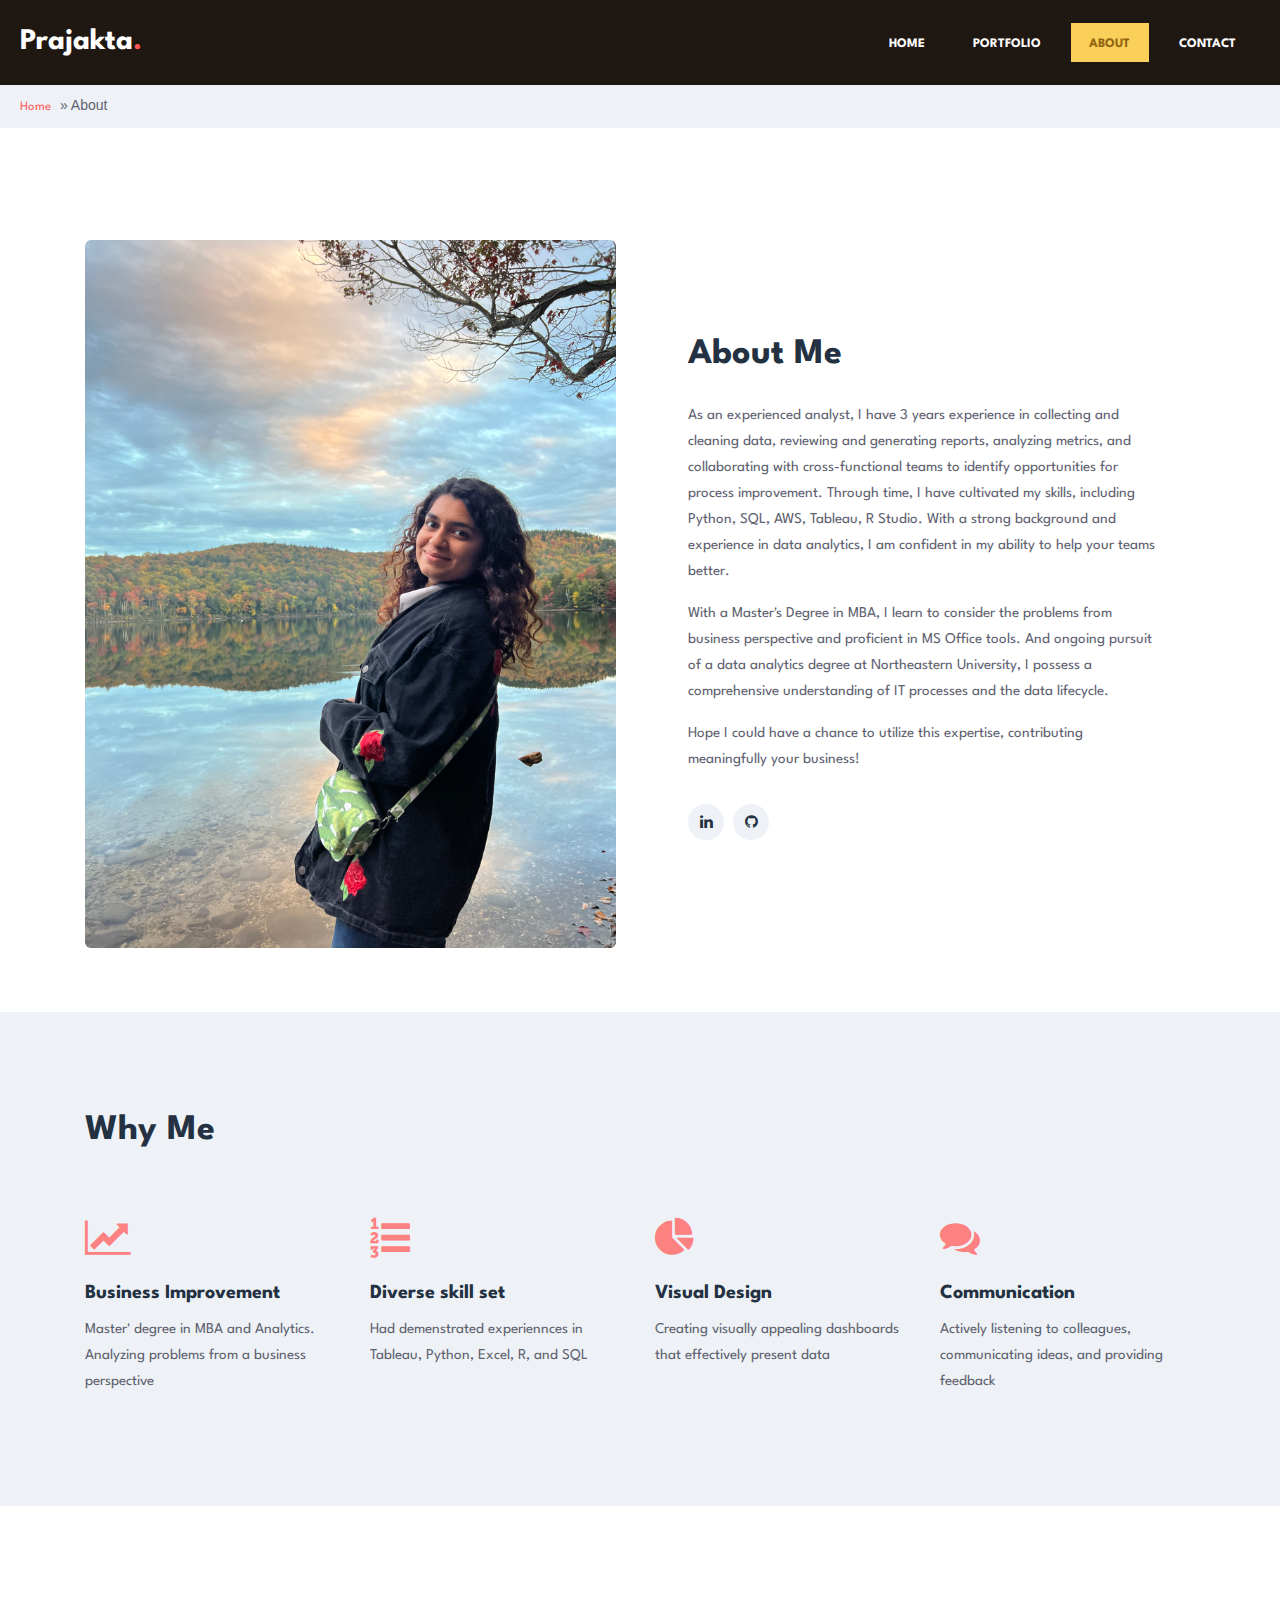
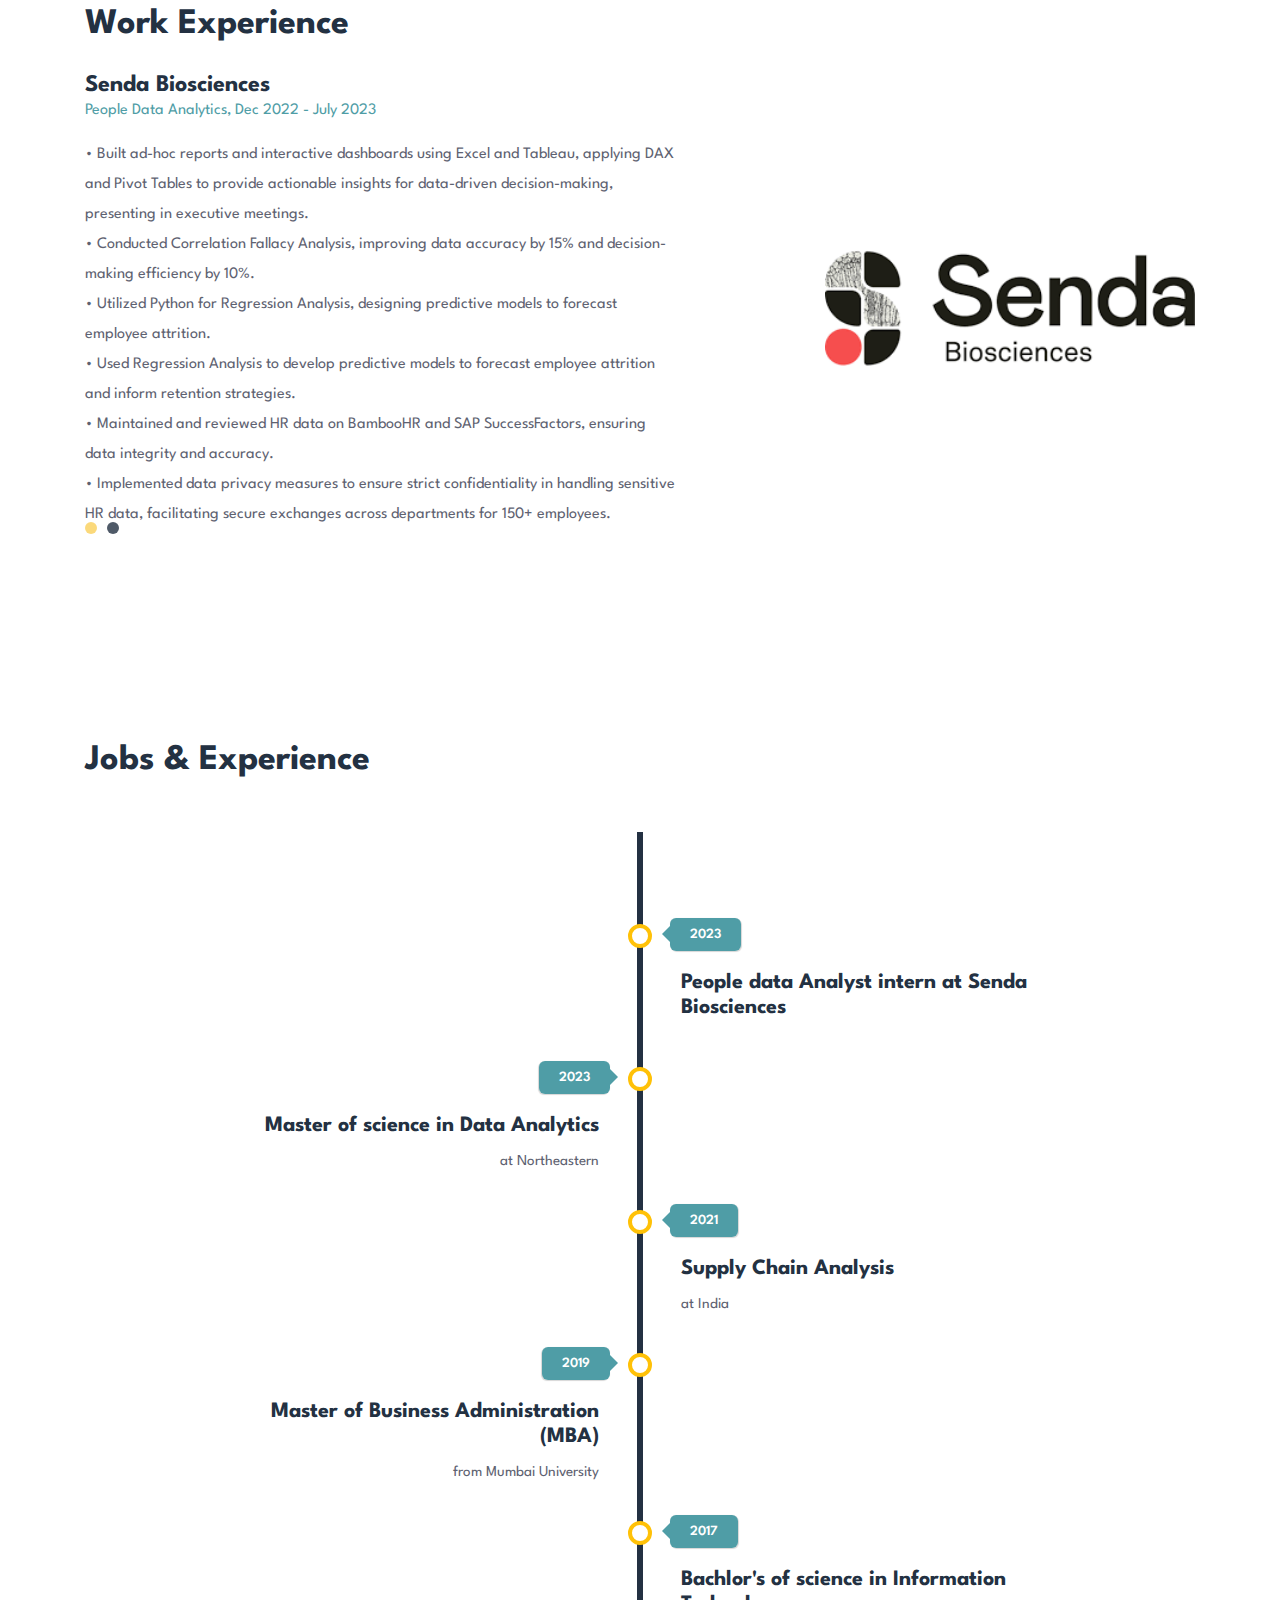
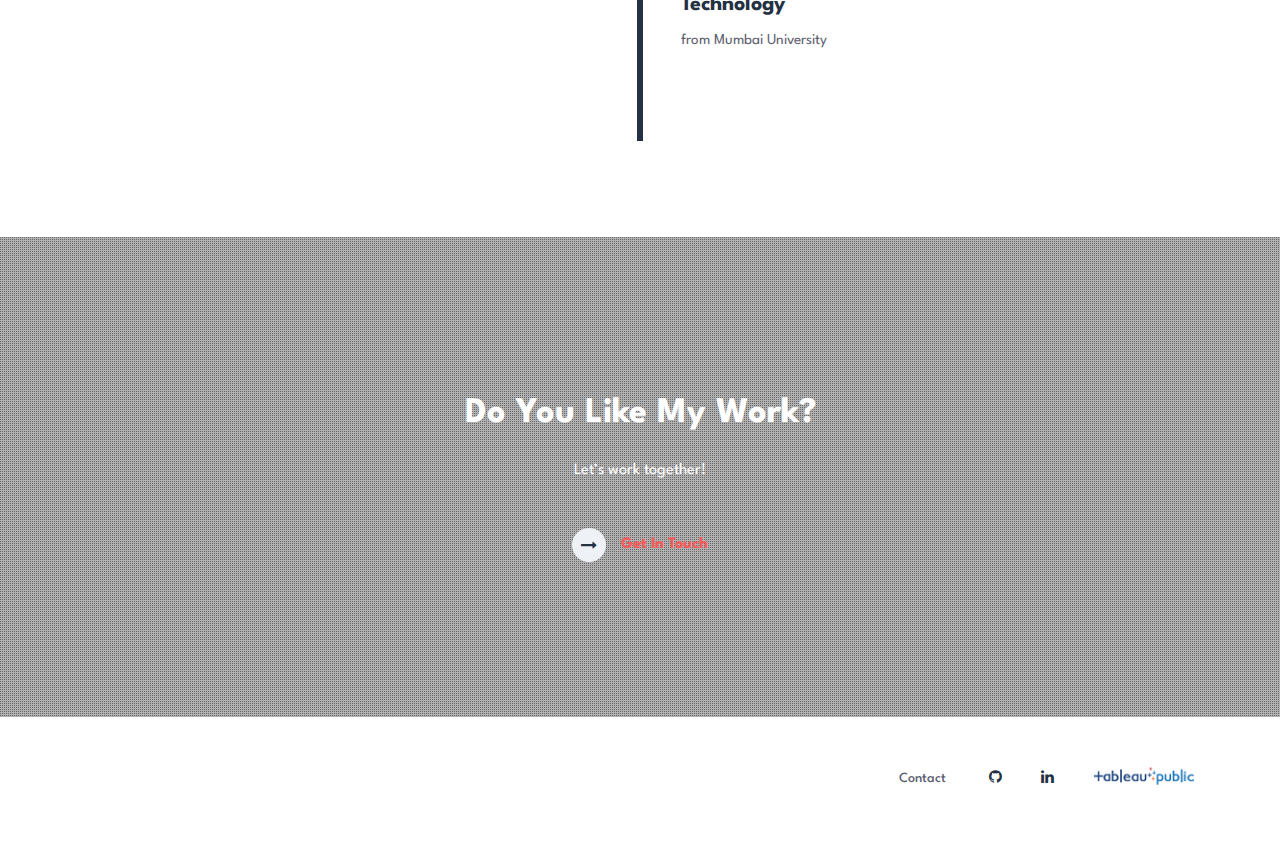
==== about.html @ 6fd49021 "Bos Fire anls update" ====
<!doctype html>
<html lang="zxx">

<head>
  <!-- Required meta tags -->
  <meta charset="utf-8">
  <meta name="viewport" content="width=device-width, initial-scale=1, shrink-to-fit=no">
  <title>About</title>
  <!-- Template CSS -->
  <link rel="stylesheet" href="assets/css/style-starter.css">
  <!-- Template CSS -->
  <link href="http://fonts.googleapis.com/css?family=Spartan:400,500,600,700,900&display=swap" rel="stylesheet">
  <!-- Template CSS -->

</head>
<!-- Google tag (gtag.js) -->
<script async src="https://www.googletagmanager.com/gtag/js?id=G-33QVKZ4LHF"></script>
<script>
  window.dataLayer = window.dataLayer || [];
  function gtag(){dataLayer.push(arguments);}
  gtag('js', new Date());

  gtag('config', 'G-33QVKZ4LHF');
</script>
<body>
<section class="w3l-banner-main w3l-inner-page-main">
  <div class="breadcrumb-infhny">
    <header id="site-header" class="header-top">
      <nav class="navbar navbar-expand-lg shift " id="header">
        <a class="navbar-brand" href="index.html">
          Prajakta<span class="dot-1">.</span>
        </a>
        <button class="navbar-toggler bg-gradient" type="button" data-toggle="collapse"
          data-target="#navbarTogglerDemo02" aria-controls="navbarTogglerDemo02" aria-expanded="false"
          aria-label="Toggle navigation"><span class="navbar-toggler-icon fa fa-bars"> </span>
        </button>

        <div class="collapse navbar-collapse" id="navbarTogglerDemo02">
          <ul class="navbar-nav ml-auto">
            <li class="nav-item">
              <a class="nav-link" href="index.html">Home <span class="sr-only">(current)</span></a>
            </li>
            <li class="nav-item">
				<a class="nav-link effect-3" href="portfolio.html">Portfolio</a>
            </li>
            <li class="nav-item active">
              <a class="nav-link effect-3" href="about.html">About</a>
            </li>          
            <li class="nav-item">
              <a class="nav-link effect-3" href="contact.html">Contact</a>
            </li>
          </ul>

        </div>
      </nav>
    </header>

  </div>
  <nav id="breadcrumbs" class="breadcrumbs">
    <div class="page-wrapper">
      <a href="index.html">Home</a> » <span class="breadcrumb_last" aria-current="page">About</span></div>
  </nav>
</section>

<section class="w3l-content-w-photo-6" id="about">
	<!-- /content-grids-->
	<div class="content-photo-info py-5">
		<div class="container py-lg-3">
			<!-- /row-->
			<div class="content-photo-grids row mt-lg-5 mt-4">
				<div class="photo-6-inf-left col-lg-6 pr-lg-4">
					<img src="assets/images/ab.jpg" class="img-fluid" alt="">
				</div>
				<div class="photo-6-inf-right col-lg-6 text-left pl-lg-5">

					<h3 class="hny-title">
						About Me<span class="dot-1"></span></h3>
					<p>As an experienced analyst, I have 3 years experience in collecting and cleaning data, reviewing and generating reports, analyzing metrics, and collaborating with cross-functional teams to identify opportunities for process improvement. Through time, I have cultivated my skills, including Python, SQL, AWS, Tableau, R Studio. With a strong background and experience in data analytics, I am confident in my ability to help your teams better.</p>
						
					<p>With a Master's Degree in MBA, I learn to consider the problems from business perspective and proficient in MS Office tools. And ongoing pursuit of a data analytics degree at Northeastern University, I possess a comprehensive understanding of IT processes and the data lifecycle. </p>
					<p>Hope I could have a chance to utilize this expertise, contributing meaningfully your business!</p>
					<ul class="social-about py-lg-3">
						<li><a href="https://www.linkedin.com/in/prajaktasable/"><span class="fa fa-linkedin" aria-hidden="true"></span></a>
						</li>
						<li><a href="https://github.com/BASH-EPIC"><span class="fa fa-github" aria-hidden="true"></span></a>
						</li>
					</ul>
				</div>
			</div>
			<!-- //row-->
			

		</div>
	</div>
</section>

<section class="w3l-ab-content-6">
	<div class="work-content">
		<!-- /about-grids-->
		<div class="work-process py-5">
			<div class="container py-lg-5">
				<h3 class="hny-title">Why Me<span class="dot-1"></span></h3>
				<!-- /row-->
				<div class="row about-content-grids mt-lg-5 mt-4">
					<div class="col-lg-3 col-md-6 about-gd mt-3">
						<div class="about-gd-inn">
							<span class="fa fa-line-chart icon-fea1" aria-hidden="true"></span>
							<h5><a href="#URL">Business Improvement</a></h5>
							<p>Master' degree in MBA and Analytics. Analyzing problems from a business perspective</p>

						</div>
					</div>
					<div class="col-lg-3 col-md-6 about-gd mt-3">
						<div class="about-gd-inn">
							<span class="fa fa-list-ol icon-fea1" aria-hidden="true"></span>
							<h5><a href="#URL">Diverse skill set</a></h5>
							<p>Had demenstrated experiennces in Tableau, Python, Excel, R, and SQL</p>

						</div>
					</div>
					<div class="col-lg-3 col-md-6 about-gd mt-3">
						<div class="about-gd-inn">
							<span class="fa fa-pie-chart icon-fea1" aria-hidden="true"></span>
							<h5><a href="#URL">Visual Design</a></h5>
							<p>Creating visually appealing dashboards that effectively present data </p>
						</div>
					</div>
					<div class="col-lg-3 col-md-6 about-gd mt-3">
						<div class="about-gd-inn">
							<span class="fa fa-comments icon-fea1" aria-hidden="true"></span>
							<h5><a href="#URL">Communication</a></h5>
							<p>Actively listening to colleagues, communicating ideas, and providing feedback</p>

						</div>
					</div>

				</div>
				<!-- //row-->
			</section>		
<!-- //about-grids-->
<!-- //blog with slider -->
<section class="w3l-customers-6">
	<!--/customers -->
	<div class="customers-6-infhny py-5">
		<div class="container py-lg-5">
			<h3 class="hny-title">Work Experience<span class="dot-1"></span></h3>
			<!--/customers -->
			<div id="owl-demo2" class="owl-carousel owl-theme">
				<!--/slide1-->
				<div class="item">
					<div class="teastimonials-content">
						<div class="teastimonials-left">
								<div class="teasti-innf">
										<p class="overview"><b>Senda Biosciences</b><span class="city">People Data Analytics, Dec 2022 - July 2023</span></p>
										<p class="testimonial"> • Built ad-hoc reports and interactive dashboards using Excel and Tableau, applying DAX and Pivot Tables to
											provide actionable insights for data-driven decision-making, presenting in executive meetings.<br>
											• Conducted Correlation Fallacy Analysis, improving data accuracy by 15% and decision-making efficiency by
											10%.<br>
											• Utilized Python for Regression Analysis, designing predictive models to forecast employee attrition.<br>
											• Used Regression Analysis to develop predictive models to forecast employee attrition and inform retention strategies.<br>
											• Maintained and reviewed HR data on BambooHR and SAP SuccessFactors, ensuring data integrity and
											accuracy.<br>
											• Implemented data privacy measures to ensure strict confidentiality in handling sensitive HR data, facilitating
											secure exchanges across departments for 150+ employees.<br>
											</p>
								</div>
						</div>
						<div class="teastimonials-right">
								<img
								src="assets/images/SENDA.png" class="img-fluid" alt="">
						</div>
					</div>
				</div>
				<!--//slide1-->
				<!--/slide1-->
				<div class="item">
					<div class="teastimonials-content">
						<div class="teastimonials-left">
								<div class="teasti-innf">
										<p class="overview"><b>Pooja Packaging (Supply chain Firm)</b><span class="city">Supply Chain Analysis,March 2019 - July 2021</span></p>
										<p class="testimonial"> • Created dashboards in Excel, deploying Pivot Tables, to provide actionable recommendations based on data
											analysis to drive informed decision-making during pandemic. <br>
											• Collaborated with cross-functional teams to examine data, generating reports & actionable insights, leading
											to a 10% reduction in warehouse costs and a 15% improvement in operational efficiency.<br>
											• Performed Random Forests algorithm using Python to generate demand forecasts by reviewing historical
											data and market trends to reduce overstocking and minimize unnecessary storage expenses.<br>
										 <br>
											</p>
								</div>
						</div>
						<div class="teastimonials-right">
								<img
								src="assets/images/Pills-bottles-pharmacy-600.jpg" class="img-fluid" alt="">
						</div>
					</div>
				</div>
				<!--//slide1-->
				<!--/slide1-->
				
				<!--//slide1-->

			</div>
			<!--//customers -->
		</div>
</section>
<!-- /experience-education--->
<section class="w3l-timeline-content-6">
	<div class="timeline-content-6 py-5">
	    <div class="container py-lg-5">
			<h3 class="hny-title">Jobs & Experience<span class="dot-1"></span></h3>
				<ul class="timeline mt-lg-5 mt-4">
						<!-- Item 1 -->
						<li>
							<div class="direction-r">
								<div class="flag-wrapper">
									<span class="flag">2023 </span>
									<span class="time-wrapper"><span class="time">2023 - present</span></span>
								</div>
								<div class="desc">
										<span class="title"> People data Analyst intern at Senda Biosciences</span> 
									</div>
							</div>
						</li>
				
						<!-- Item 2 -->
						<li>
							<div class="direction-l">
								<div class="flag-wrapper">
									<span class="flag"> 2023</span>
									<span class="time-wrapper"><span class="time"> 2023 - present</span></span>
								</div>
								<div class="desc">
										<span class="title"> Master of science in Data Analytics </span> at Northeastern
									</div>
						</li>
				     
            <!-- Item 3 -->
						<li>
							<div class="direction-r">
								<div class="flag-wrapper">
									<span class="flag">2021 </span>
									<span class="time-wrapper"><span class="time">2021 </span></span>
								</div>
								<div class="desc">
										<span class="title"> Supply Chain Analysis </span> at India
									</div>
						</li>
						
				   <!-- Item 4 -->
						<li>
							<div class="direction-l">
								<div class="flag-wrapper">
									<span class="flag">2019</span>
									<span class="time-wrapper"><span class="time">2019</span></span>
								</div>
								<div class="desc">
										<span class="title"> Master of Business Administration (MBA) </span> from Mumbai University
									</div>
						</li>
				
            <!-- Item 5 -->
						<li>
							<div class="direction-r">
								<div class="flag-wrapper">
									<span class="flag"> 2017 </span>
									<span class="time-wrapper"><span class="time">2017 </span></span>
								</div>
								<div class="desc">
										<span class="title"> Bachlor's of science in Information Technology </span> from Mumbai University
									</div>
						</li>
				
					
				
			
						
					</ul>
		</div>
	</div>
</section>
<!-- //experience-education--->
    <!--/w3l-download-main-->
    <section class="w3l-download-main">
    	<!--/download-->
    	<div class="download-content text-center">
    		<div class="layer-2 py-5">
    			<div class="container py-lg-3">
    				<h3 class="hny-title two">Do you like my work<span class="dot-1"></span>?</h3>
    				<h6>Let’s work together!</h6>
    				<div class="read-more mt-lg-5 mt-4">
    					<a href="contact.html" class="read-more">
    						<span class="more_icon fa fa-long-arrow-right"></span>
    						<span class="more_text">Get In Touch</span>
    					</a>
    				</div>
    			</div>
    		</div>
    	</div>
    	</div>
    	<!--//download-->
    </section>
    <!--//w3l-download-main-->
<!-- footer -->
<footer class="w3l-footer-16">
    <div class="footer-content py-lg-5 py-4 text-center">
        <div class="container">
            <div class="row copy-right">
                <div class="col-lg-6 footer-left text-lg-left text-center">
                </div>
                <div class="col-lg-6 footer-right text-lg-right text-center">
                    <ul class="footer-gd-16">
                        <li><a href="contact.html">Contact</a></li>
                    </ul>

					<div class="share-icons-footer ml-lg-4">
						<a href="https://github.com/BASH-EPIC" target="_blank"><span class="fa fa-github"></span></a>
					</div>
					
                    <div class="share-icons-footer ml-lg-4">
                        <a href= "https://www.linkedin.com/in/prajaktasable/" target=”_blank”><span class="fa fa-linkedin"></span></a>
                    </div>
					<div class="share-icons-footer ml-lg-4">
						<a href="https://public.tableau.com/app/profile/prajakta.sable" target="_blank"><img src="assets/images/tableau_logo.png" alt="Tableau" height="40px"></a>
					</div>
                </div>
	
            </div>
            <button onclick="topFunction()" id="movetop" title="Go to top">
                <span class="fa fa-angle-up"></span>
            </button>
        </div>
    </div>

    <!-- move top -->
    <script>
        // When the user scrolls down 20px from the top of the document, show the button
        window.onscroll = function () {
            scrollFunction()
        };

        function scrollFunction() {
            if (document.body.scrollTop > 20 || document.documentElement.scrollTop > 20) {
                document.getElementById("movetop").style.display = "block";
            } else {
                document.getElementById("movetop").style.display = "none";
            }
        }

        // When the user clicks on the button, scroll to the top of the document
        function topFunction() {
            document.body.scrollTop = 0;
            document.documentElement.scrollTop = 0;
        }
    </script>
    <!-- //move top -->
    <script>
        $(function () {
            $('.navbar-toggler').click(function () {
                $('body').toggleClass('noscroll');
            })
        });
    </script>
</footer>
<!-- //footer -->
</body>

</html>

<script src="assets/js/jquery-3.3.1.min.js"></script>
<!-- disable body scroll which navbar is in active -->
<script>
  $(function () {
    $('.navbar-toggler').click(function () {
      $('body').toggleClass('noscroll');
    })
  });
</script>
<!--/MENU-JS-->
<script>

  $(window).on("scroll", function() {
    var scroll = $(window).scrollTop();

    if (scroll >= 80) {
      $("#site-header").addClass("nav-fixed");
    } else {
      $("#site-header").removeClass("nav-fixed");
    }
  });

  //Main navigation Active Class Add Remove
  $(".navbar-toggler").on("click", function() {
    $("header").toggleClass("active");
  });
  $(document).on("ready", function() {
    if ($(window).width() > 991) {
      $("header").removeClass("active");
    }
    $(window).on("resize", function() {
      if ($(window).width() > 991) {
        $("header").removeClass("active");
      }
    });
  });
</script>
<!--//MENU-JS-->

<!-- disable body scroll which navbar is in active -->
<!-- //jQuery-Photo-filter-lightbox-portfolio-plugin -->
<script src="assets/js/bootstrap.min.js"></script>


<!-- for blog carousel slider -->
<script src="assets/js/owl.carousel1.js"></script>
<script>
  $(document).ready(function () {
    $("#owl-demo2").owlCarousel({
      items:1,
		        lazyLoad : true,
		        autoPlay : true,
		        navigation : false,
			    navigationText : ["",""],
			    rewindNav : false,
			    scrollPerPage :true,
			    pagination : false,
    			paginationNumbers: false,
      
    })
  })
</script>


<!-- //for blog carousel slider -->
<!-- jQuery-Photo-filter-lightbox-portfolio-plugin -->
<script src="assets/js/jquery-1.7.2.js"></script>
<script src="assets/js/jquery.quicksand.js"></script>
<script src="assets/js/script.js"></script>
<script src="assets/js/jquery.prettyPhoto.js"></script>
<!-- //jQuery-Photo-filter-lightbox-portfolio-plugin -->

<script src="assets/js/bootstrap.min.js"></script>
---- assets/css/style-starter.css ----
@charset "UTF-8";

html {
  scroll-behavior: smooth;
}

h1,
h2,
h3,
h4,
h5,
h6 {
  font-family: 'Spartan', sans-serif;
  font-weight: 700;
}

body,
body a,
body li,
body p,
.btn,
input {
  font-family: 'Spartan', sans-serif;
}

body p {
  line-height: 26px;
  font-weight: 400;
  font-size: 15px;
}

ol,
ul,
dl {
  margin-top: 0;
  margin-bottom: 0rem;
  padding: 0;
}

.form-control:focus {
  box-shadow: none !important;
}

body a:hover {
  color: #ff5959;
  transition: 0.3s ease;
}

body input,
button,
.btn,
textarea {
  border-radius: 6px;
  font-family: 'Spartan', sans-serif;
}

body img {
  border-radius: 6px;
}

.noscroll {
  overflow: hidden;
}

h3.hny-title,
h3.hny-title.two {
  font-size: 36px;
  line-height: 46px;
  color: #233142;
  margin-bottom: 24px;
  text-transform: capitalize;
  font-weight: 700;
}

h3.hny-title.two {
  color: #fff;
}

span.dot-1 {
  color: #ff5959;
}

.read-more a {
  color: #ff5959;
  font-weight: 700;
  font-size: 16px;
}

.read-more a:hover {
  color: #4f9da6;
}

.read-more .more_text {
  margin-left: 0.7em;
  display: inline-block;
  vertical-align: middle;
  transition: color 0.3s ease;
}

.read-more .more_icon {
  display: inline-block;
  vertical-align: middle;
  width: 34px;
  height: 34px;
  line-height: 34px;
  text-align: center;
  color: #233142;
  background-color: #EEF2F6;
  transition: color 0.3s ease, background-color 0.3s ease, border-color 0.3s ease;
  border-radius: 50%;
}

span.red-color {
  color: #ff5959;
}

@media (max-width: 1280px) {

  h3.hny-title,
  h3.hny-title.two {
    font-size: 36px;
    line-height: 46px;
  }
}

@media (max-width: 991px) {

  h3.hny-title,
  h3.hny-title.two {
    font-size: 30px;
    line-height: 40px;
  }

  a.read-more-btn.btn {
    margin-top: 10px;
  }
}

@media (max-width: 480px) {

  h3.hny-title,
  h3.hny-title.two {
    font-size: 28px;
    line-height: 38px;
  }
}

@media (max-width: 440px) {

  h3.hny-title,
  h3.hny-title.two {
    font-size: 26px;
    line-height: 36px;
  }
}

/*!
 *  Font Awesome 4.7.0 by @davegandy - http://fontawesome.io - @fontawesome
 *  License - http://fontawesome.io/license (Font: SIL OFL 1.1, CSS: MIT License)
 */
/* FONT PATH
 * -------------------------- */
@font-face {
  font-family: 'FontAwesome';
  src: url("../fonts/fontawesome-webfont.eot?v=4.7.0");
  src: url("../fonts/fontawesome-webfont.eot?#iefix&v=4.7.0") format("embedded-opentype"), url("../fonts/fontawesome-webfont.woff2?v=4.7.0") format("woff2"), url("../fonts/fontawesome-webfont.woff?v=4.7.0") format("woff"), url("../fonts/fontawesome-webfont.ttf?v=4.7.0") format("truetype"), url("../fonts/fontawesome-webfont.svg?v=4.7.0#fontawesomeregular") format("svg");
  font-weight: normal;
  font-style: normal;
}

.fa {
  display: inline-block;
  font: normal normal normal 14px/1 FontAwesome;
  font-size: inherit;
  text-rendering: auto;
  -webkit-font-smoothing: antialiased;
  -moz-osx-font-smoothing: grayscale;
}

/* makes the font 33% larger relative to the icon container */
.fa-lg {
  font-size: 1.33333em;
  line-height: 0.75em;
  vertical-align: -15%;
}

.fa-2x {
  font-size: 2em;
}

.fa-3x {
  font-size: 3em;
}

.fa-4x {
  font-size: 4em;
}

.fa-5x {
  font-size: 5em;
}

.fa-fw {
  width: 1.28571em;
  text-align: center;
}

.fa-ul {
  padding-left: 0;
  margin-left: 2.14286em;
  list-style-type: none;
}

.fa-ul>li {
  position: relative;
}

.fa-li {
  position: absolute;
  left: -2.14286em;
  width: 2.14286em;
  top: 0.14286em;
  text-align: center;
}

.fa-li.fa-lg {
  left: -1.85714em;
}

.fa-border {
  padding: .2em .25em .15em;
  border: solid 0.08em #eee;
  border-radius: .1em;
}

.fa-pull-left {
  float: left;
}

.fa-pull-right {
  float: right;
}

.fa.fa-pull-left {
  margin-right: .3em;
}

.fa.fa-pull-right {
  margin-left: .3em;
}

/* Deprecated as of 4.4.0 */
.pull-right {
  float: right;
}

.pull-left {
  float: left;
}

.fa.pull-left {
  margin-right: .3em;
}

.fa.pull-right {
  margin-left: .3em;
}

.fa-spin {
  -webkit-animation: fa-spin 2s infinite linear;
  animation: fa-spin 2s infinite linear;
}

.fa-pulse {
  -webkit-animation: fa-spin 1s infinite steps(8);
  animation: fa-spin 1s infinite steps(8);
}

@-webkit-keyframes fa-spin {
  0% {
    transform: rotate(0deg);
  }

  100% {
    transform: rotate(359deg);
  }
}

@keyframes fa-spin {
  0% {
    transform: rotate(0deg);
  }

  100% {
    transform: rotate(359deg);
  }
}

.fa-rotate-90 {
  -ms-filter: "progid:DXImageTransform.Microsoft.BasicImage(rotation=1)";
  transform: rotate(90deg);
}

.fa-rotate-180 {
  -ms-filter: "progid:DXImageTransform.Microsoft.BasicImage(rotation=2)";
  transform: rotate(180deg);
}

.fa-rotate-270 {
  -ms-filter: "progid:DXImageTransform.Microsoft.BasicImage(rotation=3)";
  transform: rotate(270deg);
}

.fa-flip-horizontal {
  -ms-filter: "progid:DXImageTransform.Microsoft.BasicImage(rotation=0, mirror=1)";
  transform: scale(-1, 1);
}

.fa-flip-vertical {
  -ms-filter: "progid:DXImageTransform.Microsoft.BasicImage(rotation=2, mirror=1)";
  transform: scale(1, -1);
}

:root .fa-rotate-90,
:root .fa-rotate-180,
:root .fa-rotate-270,
:root .fa-flip-horizontal,
:root .fa-flip-vertical {
  -webkit-filter: none;
  filter: none;
}

.fa-stack {
  position: relative;
  display: inline-block;
  width: 2em;
  height: 2em;
  line-height: 2em;
  vertical-align: middle;
}

.fa-stack-1x,
.fa-stack-2x {
  position: absolute;
  left: 0;
  width: 100%;
  text-align: center;
}

.fa-stack-1x {
  line-height: inherit;
}

.fa-stack-2x {
  font-size: 2em;
}

.fa-inverse {
  color: #fff;
}

/* Font Awesome uses the Unicode Private Use Area (PUA) to ensure screen
   readers do not read off random characters that represent icons */
.fa-glass:before {
  content: "";
}

.fa-music:before {
  content: "";
}

.fa-search:before {
  content: "";
}

.fa-envelope-o:before {
  content: "";
}

.fa-heart:before {
  content: "";
}

.fa-star:before {
  content: "";
}

.fa-star-o:before {
  content: "";
}

.fa-user:before {
  content: "";
}

.fa-film:before {
  content: "";
}

.fa-th-large:before {
  content: "";
}

.fa-th:before {
  content: "";
}

.fa-th-list:before {
  content: "";
}

.fa-check:before {
  content: "";
}

.fa-remove:before,
.fa-close:before,
.fa-times:before {
  content: "";
}

.fa-search-plus:before {
  content: "";
}

.fa-search-minus:before {
  content: "";
}

.fa-power-off:before {
  content: "";
}

.fa-signal:before {
  content: "";
}

.fa-gear:before,
.fa-cog:before {
  content: "";
}

.fa-trash-o:before {
  content: "";
}

.fa-home:before {
  content: "";
}

.fa-file-o:before {
  content: "";
}

.fa-clock-o:before {
  content: "";
}

.fa-road:before {
  content: "";
}

.fa-download:before {
  content: "";
}

.fa-arrow-circle-o-down:before {
  content: "";
}

.fa-arrow-circle-o-up:before {
  content: "";
}

.fa-inbox:before {
  content: "";
}

.fa-play-circle-o:before {
  content: "";
}

.fa-rotate-right:before,
.fa-repeat:before {
  content: "";
}

.fa-refresh:before {
  content: "";
}

.fa-list-alt:before {
  content: "";
}

.fa-lock:before {
  content: "";
}

.fa-flag:before {
  content: "";
}

.fa-headphones:before {
  content: "";
}

.fa-volume-off:before {
  content: "";
}

.fa-volume-down:before {
  content: "";
}

.fa-volume-up:before {
  content: "";
}

.fa-qrcode:before {
  content: "";
}

.fa-barcode:before {
  content: "";
}

.fa-tag:before {
  content: "";
}

.fa-tags:before {
  content: "";
}

.fa-book:before {
  content: "";
}

.fa-bookmark:before {
  content: "";
}

.fa-print:before {
  content: "";
}

.fa-camera:before {
  content: "";
}

.fa-font:before {
  content: "";
}

.fa-bold:before {
  content: "";
}

.fa-italic:before {
  content: "";
}

.fa-text-height:before {
  content: "";
}

.fa-text-width:before {
  content: "";
}

.fa-align-left:before {
  content: "";
}

.fa-align-center:before {
  content: "";
}

.fa-align-right:before {
  content: "";
}

.fa-align-justify:before {
  content: "";
}

.fa-list:before {
  content: "";
}

.fa-dedent:before,
.fa-outdent:before {
  content: "";
}

.fa-indent:before {
  content: "";
}

.fa-video-camera:before {
  content: "";
}

.fa-photo:before,
.fa-image:before,
.fa-picture-o:before {
  content: "";
}

.fa-pencil:before {
  content: "";
}

.fa-map-marker:before {
  content: "";
}

.fa-adjust:before {
  content: "";
}

.fa-tint:before {
  content: "";
}

.fa-edit:before,
.fa-pencil-square-o:before {
  content: "";
}

.fa-share-square-o:before {
  content: "";
}

.fa-check-square-o:before {
  content: "";
}

.fa-arrows:before {
  content: "";
}

.fa-step-backward:before {
  content: "";
}

.fa-fast-backward:before {
  content: "";
}

.fa-backward:before {
  content: "";
}

.fa-play:before {
  content: "";
}

.fa-pause:before {
  content: "";
}

.fa-stop:before {
  content: "";
}

.fa-forward:before {
  content: "";
}

.fa-fast-forward:before {
  content: "";
}

.fa-step-forward:before {
  content: "";
}

.fa-eject:before {
  content: "";
}

.fa-chevron-left:before {
  content: "";
}

.fa-chevron-right:before {
  content: "";
}

.fa-plus-circle:before {
  content: "";
}

.fa-minus-circle:before {
  content: "";
}

.fa-times-circle:before {
  content: "";
}

.fa-check-circle:before {
  content: "";
}

.fa-question-circle:before {
  content: "";
}

.fa-info-circle:before {
  content: "";
}

.fa-crosshairs:before {
  content: "";
}

.fa-times-circle-o:before {
  content: "";
}

.fa-check-circle-o:before {
  content: "";
}

.fa-ban:before {
  content: "";
}

.fa-arrow-left:before {
  content: "";
}

.fa-arrow-right:before {
  content: "";
}

.fa-arrow-up:before {
  content: "";
}

.fa-arrow-down:before {
  content: "";
}

.fa-mail-forward:before,
.fa-share:before {
  content: "";
}

.fa-expand:before {
  content: "";
}

.fa-compress:before {
  content: "";
}

.fa-plus:before {
  content: "";
}

.fa-minus:before {
  content: "";
}

.fa-asterisk:before {
  content: "";
}

.fa-exclamation-circle:before {
  content: "";
}

.fa-gift:before {
  content: "";
}

.fa-leaf:before {
  content: "";
}

.fa-fire:before {
  content: "";
}

.fa-eye:before {
  content: "";
}

.fa-eye-slash:before {
  content: "";
}

.fa-warning:before,
.fa-exclamation-triangle:before {
  content: "";
}

.fa-plane:before {
  content: "";
}

.fa-calendar:before {
  content: "";
}

.fa-random:before {
  content: "";
}

.fa-comment:before {
  content: "";
}

.fa-magnet:before {
  content: "";
}

.fa-chevron-up:before {
  content: "";
}

.fa-chevron-down:before {
  content: "";
}

.fa-retweet:before {
  content: "";
}

.fa-shopping-cart:before {
  content: "";
}

.fa-folder:before {
  content: "";
}

.fa-folder-open:before {
  content: "";
}

.fa-arrows-v:before {
  content: "";
}

.fa-arrows-h:before {
  content: "";
}

.fa-bar-chart-o:before,
.fa-bar-chart:before {
  content: "";
}

.fa-twitter-square:before {
  content: "";
}

.fa-facebook-square:before {
  content: "";
}

.fa-camera-retro:before {
  content: "";
}

.fa-key:before {
  content: "";
}

.fa-gears:before,
.fa-cogs:before {
  content: "";
}

.fa-comments:before {
  content: "";
}

.fa-thumbs-o-up:before {
  content: "";
}

.fa-thumbs-o-down:before {
  content: "";
}

.fa-star-half:before {
  content: "";
}

.fa-heart-o:before {
  content: "";
}

.fa-sign-out:before {
  content: "";
}

.fa-linkedin-square:before {
  content: "";
}

.fa-thumb-tack:before {
  content: "";
}

.fa-external-link:before {
  content: "";
}

.fa-sign-in:before {
  content: "";
}

.fa-trophy:before {
  content: "";
}

.fa-github-square:before {
  content: "";
}

.fa-upload:before {
  content: "";
}

.fa-lemon-o:before {
  content: "";
}

.fa-phone:before {
  content: "";
}

.fa-square-o:before {
  content: "";
}

.fa-bookmark-o:before {
  content: "";
}

.fa-phone-square:before {
  content: "";
}

.fa-twitter:before {
  content: "";
}

.fa-facebook-f:before,
.fa-facebook:before {
  content: "";
}

.fa-github:before {
  content: "";
}

.fa-unlock:before {
  content: "";
}

.fa-credit-card:before {
  content: "";
}

.fa-feed:before,
.fa-rss:before {
  content: "";
}

.fa-hdd-o:before {
  content: "";
}

.fa-bullhorn:before {
  content: "";
}

.fa-bell:before {
  content: "";
}

.fa-certificate:before {
  content: "";
}

.fa-hand-o-right:before {
  content: "";
}

.fa-hand-o-left:before {
  content: "";
}

.fa-hand-o-up:before {
  content: "";
}

.fa-hand-o-down:before {
  content: "";
}

.fa-arrow-circle-left:before {
  content: "";
}

.fa-arrow-circle-right:before {
  content: "";
}

.fa-arrow-circle-up:before {
  content: "";
}

.fa-arrow-circle-down:before {
  content: "";
}

.fa-globe:before {
  content: "";
}

.fa-wrench:before {
  content: "";
}

.fa-tasks:before {
  content: "";
}

.fa-filter:before {
  content: "";
}

.fa-briefcase:before {
  content: "";
}

.fa-arrows-alt:before {
  content: "";
}

.fa-group:before,
.fa-users:before {
  content: "";
}

.fa-chain:before,
.fa-link:before {
  content: "";
}

.fa-cloud:before {
  content: "";
}

.fa-flask:before {
  content: "";
}

.fa-cut:before,
.fa-scissors:before {
  content: "";
}

.fa-copy:before,
.fa-files-o:before {
  content: "";
}

.fa-paperclip:before {
  content: "";
}

.fa-save:before,
.fa-floppy-o:before {
  content: "";
}

.fa-square:before {
  content: "";
}

.fa-navicon:before,
.fa-reorder:before,
.fa-bars:before {
  content: "";
}

.fa-list-ul:before {
  content: "";
}

.fa-list-ol:before {
  content: "";
}

.fa-strikethrough:before {
  content: "";
}

.fa-underline:before {
  content: "";
}

.fa-table:before {
  content: "";
}

.fa-magic:before {
  content: "";
}

.fa-truck:before {
  content: "";
}

.fa-pinterest:before {
  content: "";
}

.fa-pinterest-square:before {
  content: "";
}

.fa-google-plus-square:before {
  content: "";
}

.fa-google-plus:before {
  content: "";
}

.fa-money:before {
  content: "";
}

.fa-caret-down:before {
  content: "";
}

.fa-caret-up:before {
  content: "";
}

.fa-caret-left:before {
  content: "";
}

.fa-caret-right:before {
  content: "";
}

.fa-columns:before {
  content: "";
}

.fa-unsorted:before,
.fa-sort:before {
  content: "";
}

.fa-sort-down:before,
.fa-sort-desc:before {
  content: "";
}

.fa-sort-up:before,
.fa-sort-asc:before {
  content: "";
}

.fa-envelope:before {
  content: "";
}

.fa-linkedin:before {
  content: "";
}

.fa-rotate-left:before,
.fa-undo:before {
  content: "";
}

.fa-legal:before,
.fa-gavel:before {
  content: "";
}

.fa-dashboard:before,
.fa-tachometer:before {
  content: "";
}

.fa-comment-o:before {
  content: "";
}

.fa-comments-o:before {
  content: "";
}

.fa-flash:before,
.fa-bolt:before {
  content: "";
}

.fa-sitemap:before {
  content: "";
}

.fa-umbrella:before {
  content: "";
}

.fa-paste:before,
.fa-clipboard:before {
  content: "";
}

.fa-lightbulb-o:before {
  content: "";
}

.fa-exchange:before {
  content: "";
}

.fa-cloud-download:before {
  content: "";
}

.fa-cloud-upload:before {
  content: "";
}

.fa-user-md:before {
  content: "";
}

.fa-stethoscope:before {
  content: "";
}

.fa-suitcase:before {
  content: "";
}

.fa-bell-o:before {
  content: "";
}

.fa-coffee:before {
  content: "";
}

.fa-cutlery:before {
  content: "";
}

.fa-file-text-o:before {
  content: "";
}

.fa-building-o:before {
  content: "";
}

.fa-hospital-o:before {
  content: "";
}

.fa-ambulance:before {
  content: "";
}

.fa-medkit:before {
  content: "";
}

.fa-fighter-jet:before {
  content: "";
}

.fa-beer:before {
  content: "";
}

.fa-h-square:before {
  content: "";
}

.fa-plus-square:before {
  content: "";
}

.fa-angle-double-left:before {
  content: "";
}

.fa-angle-double-right:before {
  content: "";
}

.fa-angle-double-up:before {
  content: "";
}

.fa-angle-double-down:before {
  content: "";
}

.fa-angle-left:before {
  content: "";
}

.fa-angle-right:before {
  content: "";
}

.fa-angle-up:before {
  content: "";
}

.fa-angle-down:before {
  content: "";
}

.fa-desktop:before {
  content: "";
}

.fa-laptop:before {
  content: "";
}

.fa-tablet:before {
  content: "";
}

.fa-mobile-phone:before,
.fa-mobile:before {
  content: "";
}

.fa-circle-o:before {
  content: "";
}

.fa-quote-left:before {
  content: "";
}

.fa-quote-right:before {
  content: "";
}

.fa-spinner:before {
  content: "";
}

.fa-circle:before {
  content: "";
}

.fa-mail-reply:before,
.fa-reply:before {
  content: "";
}

.fa-github-alt:before {
  content: "";
}

.fa-folder-o:before {
  content: "";
}

.fa-folder-open-o:before {
  content: "";
}

.fa-smile-o:before {
  content: "";
}

.fa-frown-o:before {
  content: "";
}

.fa-meh-o:before {
  content: "";
}

.fa-gamepad:before {
  content: "";
}

.fa-keyboard-o:before {
  content: "";
}

.fa-flag-o:before {
  content: "";
}

.fa-flag-checkered:before {
  content: "";
}

.fa-terminal:before {
  content: "";
}

.fa-code:before {
  content: "";
}

.fa-mail-reply-all:before,
.fa-reply-all:before {
  content: "";
}

.fa-star-half-empty:before,
.fa-star-half-full:before,
.fa-star-half-o:before {
  content: "";
}

.fa-location-arrow:before {
  content: "";
}

.fa-crop:before {
  content: "";
}

.fa-code-fork:before {
  content: "";
}

.fa-unlink:before,
.fa-chain-broken:before {
  content: "";
}

.fa-question:before {
  content: "";
}

.fa-info:before {
  content: "";
}

.fa-exclamation:before {
  content: "";
}

.fa-superscript:before {
  content: "";
}

.fa-subscript:before {
  content: "";
}

.fa-eraser:before {
  content: "";
}

.fa-puzzle-piece:before {
  content: "";
}

.fa-microphone:before {
  content: "";
}

.fa-microphone-slash:before {
  content: "";
}

.fa-shield:before {
  content: "";
}

.fa-calendar-o:before {
  content: "";
}

.fa-fire-extinguisher:before {
  content: "";
}

.fa-rocket:before {
  content: "";
}

.fa-maxcdn:before {
  content: "";
}

.fa-chevron-circle-left:before {
  content: "";
}

.fa-chevron-circle-right:before {
  content: "";
}

.fa-chevron-circle-up:before {
  content: "";
}

.fa-chevron-circle-down:before {
  content: "";
}

.fa-html5:before {
  content: "";
}

.fa-css3:before {
  content: "";
}

.fa-anchor:before {
  content: "";
}

.fa-unlock-alt:before {
  content: "";
}

.fa-bullseye:before {
  content: "";
}

.fa-ellipsis-h:before {
  content: "";
}

.fa-ellipsis-v:before {
  content: "";
}

.fa-rss-square:before {
  content: "";
}

.fa-play-circle:before {
  content: "";
}

.fa-ticket:before {
  content: "";
}

.fa-minus-square:before {
  content: "";
}

.fa-minus-square-o:before {
  content: "";
}

.fa-level-up:before {
  content: "";
}

.fa-level-down:before {
  content: "";
}

.fa-check-square:before {
  content: "";
}

.fa-pencil-square:before {
  content: "";
}

.fa-external-link-square:before {
  content: "";
}

.fa-share-square:before {
  content: "";
}

.fa-compass:before {
  content: "";
}

.fa-toggle-down:before,
.fa-caret-square-o-down:before {
  content: "";
}

.fa-toggle-up:before,
.fa-caret-square-o-up:before {
  content: "";
}

.fa-toggle-right:before,
.fa-caret-square-o-right:before {
  content: "";
}

.fa-euro:before,
.fa-eur:before {
  content: "";
}

.fa-gbp:before {
  content: "";
}

.fa-dollar:before,
.fa-usd:before {
  content: "";
}

.fa-rupee:before,
.fa-inr:before {
  content: "";
}

.fa-cny:before,
.fa-rmb:before,
.fa-yen:before,
.fa-jpy:before {
  content: "";
}

.fa-ruble:before,
.fa-rouble:before,
.fa-rub:before {
  content: "";
}

.fa-won:before,
.fa-krw:before {
  content: "";
}

.fa-bitcoin:before,
.fa-btc:before {
  content: "";
}

.fa-file:before {
  content: "";
}

.fa-file-text:before {
  content: "";
}

.fa-sort-alpha-asc:before {
  content: "";
}

.fa-sort-alpha-desc:before {
  content: "";
}

.fa-sort-amount-asc:before {
  content: "";
}

.fa-sort-amount-desc:before {
  content: "";
}

.fa-sort-numeric-asc:before {
  content: "";
}

.fa-sort-numeric-desc:before {
  content: "";
}

.fa-thumbs-up:before {
  content: "";
}

.fa-thumbs-down:before {
  content: "";
}

.fa-youtube-square:before {
  content: "";
}

.fa-youtube:before {
  content: "";
}

.fa-xing:before {
  content: "";
}

.fa-xing-square:before {
  content: "";
}

.fa-youtube-play:before {
  content: "";
}

.fa-dropbox:before {
  content: "";
}

.fa-stack-overflow:before {
  content: "";
}

.fa-instagram:before {
  content: "";
}

.fa-flickr:before {
  content: "";
}

.fa-adn:before {
  content: "";
}

.fa-bitbucket:before {
  content: "";
}

.fa-bitbucket-square:before {
  content: "";
}

.fa-tumblr:before {
  content: "";
}

.fa-tumblr-square:before {
  content: "";
}

.fa-long-arrow-down:before {
  content: "";
}

.fa-long-arrow-up:before {
  content: "";
}

.fa-long-arrow-left:before {
  content: "";
}

.fa-long-arrow-right:before {
  content: "";
}

.fa-apple:before {
  content: "";
}

.fa-windows:before {
  content: "";
}

.fa-android:before {
  content: "";
}

.fa-linux:before {
  content: "";
}

.fa-dribbble:before {
  content: "";
}

.fa-skype:before {
  content: "";
}

.fa-foursquare:before {
  content: "";
}

.fa-trello:before {
  content: "";
}

.fa-female:before {
  content: "";
}

.fa-male:before {
  content: "";
}

.fa-gittip:before,
.fa-gratipay:before {
  content: "";
}

.fa-sun-o:before {
  content: "";
}

.fa-moon-o:before {
  content: "";
}

.fa-archive:before {
  content: "";
}

.fa-bug:before {
  content: "";
}

.fa-vk:before {
  content: "";
}

.fa-weibo:before {
  content: "";
}

.fa-renren:before {
  content: "";
}

.fa-pagelines:before {
  content: "";
}

.fa-stack-exchange:before {
  content: "";
}

.fa-arrow-circle-o-right:before {
  content: "";
}

.fa-arrow-circle-o-left:before {
  content: "";
}

.fa-toggle-left:before,
.fa-caret-square-o-left:before {
  content: "";
}

.fa-dot-circle-o:before {
  content: "";
}

.fa-wheelchair:before {
  content: "";
}

.fa-vimeo-square:before {
  content: "";
}

.fa-turkish-lira:before,
.fa-try:before {
  content: "";
}

.fa-plus-square-o:before {
  content: "";
}

.fa-space-shuttle:before {
  content: "";
}

.fa-slack:before {
  content: "";
}

.fa-envelope-square:before {
  content: "";
}

.fa-wordpress:before {
  content: "";
}

.fa-openid:before {
  content: "";
}

.fa-institution:before,
.fa-bank:before,
.fa-university:before {
  content: "";
}

.fa-mortar-board:before,
.fa-graduation-cap:before {
  content: "";
}

.fa-yahoo:before {
  content: "";
}

.fa-google:before {
  content: "";
}

.fa-reddit:before {
  content: "";
}

.fa-reddit-square:before {
  content: "";
}

.fa-stumbleupon-circle:before {
  content: "";
}

.fa-stumbleupon:before {
  content: "";
}

.fa-delicious:before {
  content: "";
}

.fa-digg:before {
  content: "";
}

.fa-pied-piper-pp:before {
  content: "";
}

.fa-pied-piper-alt:before {
  content: "";
}

.fa-drupal:before {
  content: "";
}

.fa-joomla:before {
  content: "";
}

.fa-language:before {
  content: "";
}

.fa-fax:before {
  content: "";
}

.fa-building:before {
  content: "";
}

.fa-child:before {
  content: "";
}

.fa-paw:before {
  content: "";
}

.fa-spoon:before {
  content: "";
}

.fa-cube:before {
  content: "";
}

.fa-cubes:before {
  content: "";
}

.fa-behance:before {
  content: "";
}

.fa-behance-square:before {
  content: "";
}

.fa-steam:before {
  content: "";
}

.fa-steam-square:before {
  content: "";
}

.fa-recycle:before {
  content: "";
}

.fa-automobile:before,
.fa-car:before {
  content: "";
}

.fa-cab:before,
.fa-taxi:before {
  content: "";
}

.fa-tree:before {
  content: "";
}

.fa-spotify:before {
  content: "";
}

.fa-deviantart:before {
  content: "";
}

.fa-soundcloud:before {
  content: "";
}

.fa-database:before {
  content: "";
}

.fa-file-pdf-o:before {
  content: "";
}

.fa-file-word-o:before {
  content: "";
}

.fa-file-excel-o:before {
  content: "";
}

.fa-file-powerpoint-o:before {
  content: "";
}

.fa-file-photo-o:before,
.fa-file-picture-o:before,
.fa-file-image-o:before {
  content: "";
}

.fa-file-zip-o:before,
.fa-file-archive-o:before {
  content: "";
}

.fa-file-sound-o:before,
.fa-file-audio-o:before {
  content: "";
}

.fa-file-movie-o:before,
.fa-file-video-o:before {
  content: "";
}

.fa-file-code-o:before {
  content: "";
}

.fa-vine:before {
  content: "";
}

.fa-codepen:before {
  content: "";
}

.fa-jsfiddle:before {
  content: "";
}

.fa-life-bouy:before,
.fa-life-buoy:before,
.fa-life-saver:before,
.fa-support:before,
.fa-life-ring:before {
  content: "";
}

.fa-circle-o-notch:before {
  content: "";
}

.fa-ra:before,
.fa-resistance:before,
.fa-rebel:before {
  content: "";
}

.fa-ge:before,
.fa-empire:before {
  content: "";
}

.fa-git-square:before {
  content: "";
}

.fa-git:before {
  content: "";
}

.fa-y-combinator-square:before,
.fa-yc-square:before,
.fa-hacker-news:before {
  content: "";
}

.fa-tencent-weibo:before {
  content: "";
}

.fa-qq:before {
  content: "";
}

.fa-wechat:before,
.fa-weixin:before {
  content: "";
}

.fa-send:before,
.fa-paper-plane:before {
  content: "";
}

.fa-send-o:before,
.fa-paper-plane-o:before {
  content: "";
}

.fa-history:before {
  content: "";
}

.fa-circle-thin:before {
  content: "";
}

.fa-header:before {
  content: "";
}

.fa-paragraph:before {
  content: "";
}

.fa-sliders:before {
  content: "";
}

.fa-share-alt:before {
  content: "";
}

.fa-share-alt-square:before {
  content: "";
}

.fa-bomb:before {
  content: "";
}

.fa-soccer-ball-o:before,
.fa-futbol-o:before {
  content: "";
}

.fa-tty:before {
  content: "";
}

.fa-binoculars:before {
  content: "";
}

.fa-plug:before {
  content: "";
}

.fa-slideshare:before {
  content: "";
}

.fa-twitch:before {
  content: "";
}

.fa-yelp:before {
  content: "";
}

.fa-newspaper-o:before {
  content: "";
}

.fa-wifi:before {
  content: "";
}

.fa-calculator:before {
  content: "";
}

.fa-paypal:before {
  content: "";
}

.fa-google-wallet:before {
  content: "";
}

.fa-cc-visa:before {
  content: "";
}

.fa-cc-mastercard:before {
  content: "";
}

.fa-cc-discover:before {
  content: "";
}

.fa-cc-amex:before {
  content: "";
}

.fa-cc-paypal:before {
  content: "";
}

.fa-cc-stripe:before {
  content: "";
}

.fa-bell-slash:before {
  content: "";
}

.fa-bell-slash-o:before {
  content: "";
}

.fa-trash:before {
  content: "";
}

.fa-copyright:before {
  content: "";
}

.fa-at:before {
  content: "";
}

.fa-eyedropper:before {
  content: "";
}

.fa-paint-brush:before {
  content: "";
}

.fa-birthday-cake:before {
  content: "";
}

.fa-area-chart:before {
  content: "";
}

.fa-pie-chart:before {
  content: "";
}

.fa-line-chart:before {
  content: "";
}

.fa-lastfm:before {
  content: "";
}

.fa-lastfm-square:before {
  content: "";
}

.fa-toggle-off:before {
  content: "";
}

.fa-toggle-on:before {
  content: "";
}

.fa-bicycle:before {
  content: "";
}

.fa-bus:before {
  content: "";
}

.fa-ioxhost:before {
  content: "";
}

.fa-angellist:before {
  content: "";
}

.fa-cc:before {
  content: "";
}

.fa-shekel:before,
.fa-sheqel:before,
.fa-ils:before {
  content: "";
}

.fa-meanpath:before {
  content: "";
}

.fa-buysellads:before {
  content: "";
}

.fa-connectdevelop:before {
  content: "";
}

.fa-dashcube:before {
  content: "";
}

.fa-forumbee:before {
  content: "";
}

.fa-leanpub:before {
  content: "";
}

.fa-sellsy:before {
  content: "";
}

.fa-shirtsinbulk:before {
  content: "";
}

.fa-simplybuilt:before {
  content: "";
}

.fa-skyatlas:before {
  content: "";
}

.fa-cart-plus:before {
  content: "";
}

.fa-cart-arrow-down:before {
  content: "";
}

.fa-diamond:before {
  content: "";
}

.fa-ship:before {
  content: "";
}

.fa-user-secret:before {
  content: "";
}

.fa-motorcycle:before {
  content: "";
}

.fa-street-view:before {
  content: "";
}

.fa-heartbeat:before {
  content: "";
}

.fa-venus:before {
  content: "";
}

.fa-mars:before {
  content: "";
}

.fa-mercury:before {
  content: "";
}

.fa-intersex:before,
.fa-transgender:before {
  content: "";
}

.fa-transgender-alt:before {
  content: "";
}

.fa-venus-double:before {
  content: "";
}

.fa-mars-double:before {
  content: "";
}

.fa-venus-mars:before {
  content: "";
}

.fa-mars-stroke:before {
  content: "";
}

.fa-mars-stroke-v:before {
  content: "";
}

.fa-mars-stroke-h:before {
  content: "";
}

.fa-neuter:before {
  content: "";
}

.fa-genderless:before {
  content: "";
}

.fa-facebook-official:before {
  content: "";
}

.fa-pinterest-p:before {
  content: "";
}

.fa-whatsapp:before {
  content: "";
}

.fa-server:before {
  content: "";
}

.fa-user-plus:before {
  content: "";
}

.fa-user-times:before {
  content: "";
}

.fa-hotel:before,
.fa-bed:before {
  content: "";
}

.fa-viacoin:before {
  content: "";
}

.fa-train:before {
  content: "";
}

.fa-subway:before {
  content: "";
}

.fa-medium:before {
  content: "";
}

.fa-yc:before,
.fa-y-combinator:before {
  content: "";
}

.fa-optin-monster:before {
  content: "";
}

.fa-opencart:before {
  content: "";
}

.fa-expeditedssl:before {
  content: "";
}

.fa-battery-4:before,
.fa-battery:before,
.fa-battery-full:before {
  content: "";
}

.fa-battery-3:before,
.fa-battery-three-quarters:before {
  content: "";
}

.fa-battery-2:before,
.fa-battery-half:before {
  content: "";
}

.fa-battery-1:before,
.fa-battery-quarter:before {
  content: "";
}

.fa-battery-0:before,
.fa-battery-empty:before {
  content: "";
}

.fa-mouse-pointer:before {
  content: "";
}

.fa-i-cursor:before {
  content: "";
}

.fa-object-group:before {
  content: "";
}

.fa-object-ungroup:before {
  content: "";
}

.fa-sticky-note:before {
  content: "";
}

.fa-sticky-note-o:before {
  content: "";
}

.fa-cc-jcb:before {
  content: "";
}

.fa-cc-diners-club:before {
  content: "";
}

.fa-clone:before {
  content: "";
}

.fa-balance-scale:before {
  content: "";
}

.fa-hourglass-o:before {
  content: "";
}

.fa-hourglass-1:before,
.fa-hourglass-start:before {
  content: "";
}

.fa-hourglass-2:before,
.fa-hourglass-half:before {
  content: "";
}

.fa-hourglass-3:before,
.fa-hourglass-end:before {
  content: "";
}

.fa-hourglass:before {
  content: "";
}

.fa-hand-grab-o:before,
.fa-hand-rock-o:before {
  content: "";
}

.fa-hand-stop-o:before,
.fa-hand-paper-o:before {
  content: "";
}

.fa-hand-scissors-o:before {
  content: "";
}

.fa-hand-lizard-o:before {
  content: "";
}

.fa-hand-spock-o:before {
  content: "";
}

.fa-hand-pointer-o:before {
  content: "";
}

.fa-hand-peace-o:before {
  content: "";
}

.fa-trademark:before {
  content: "";
}

.fa-registered:before {
  content: "";
}

.fa-creative-commons:before {
  content: "";
}

.fa-gg:before {
  content: "";
}

.fa-gg-circle:before {
  content: "";
}

.fa-tripadvisor:before {
  content: "";
}

.fa-odnoklassniki:before {
  content: "";
}

.fa-odnoklassniki-square:before {
  content: "";
}

.fa-get-pocket:before {
  content: "";
}

.fa-wikipedia-w:before {
  content: "";
}

.fa-safari:before {
  content: "";
}

.fa-chrome:before {
  content: "";
}

.fa-firefox:before {
  content: "";
}

.fa-opera:before {
  content: "";
}

.fa-internet-explorer:before {
  content: "";
}

.fa-tv:before,
.fa-television:before {
  content: "";
}

.fa-contao:before {
  content: "";
}

.fa-500px:before {
  content: "";
}

.fa-amazon:before {
  content: "";
}

.fa-calendar-plus-o:before {
  content: "";
}

.fa-calendar-minus-o:before {
  content: "";
}

.fa-calendar-times-o:before {
  content: "";
}

.fa-calendar-check-o:before {
  content: "";
}

.fa-industry:before {
  content: "";
}

.fa-map-pin:before {
  content: "";
}

.fa-map-signs:before {
  content: "";
}

.fa-map-o:before {
  content: "";
}

.fa-map:before {
  content: "";
}

.fa-commenting:before {
  content: "";
}

.fa-commenting-o:before {
  content: "";
}

.fa-houzz:before {
  content: "";
}

.fa-vimeo:before {
  content: "";
}

.fa-black-tie:before {
  content: "";
}

.fa-fonticons:before {
  content: "";
}

.fa-reddit-alien:before {
  content: "";
}

.fa-edge:before {
  content: "";
}

.fa-credit-card-alt:before {
  content: "";
}

.fa-codiepie:before {
  content: "";
}

.fa-modx:before {
  content: "";
}

.fa-fort-awesome:before {
  content: "";
}

.fa-usb:before {
  content: "";
}

.fa-product-hunt:before {
  content: "";
}

.fa-mixcloud:before {
  content: "";
}

.fa-scribd:before {
  content: "";
}

.fa-pause-circle:before {
  content: "";
}

.fa-pause-circle-o:before {
  content: "";
}

.fa-stop-circle:before {
  content: "";
}

.fa-stop-circle-o:before {
  content: "";
}

.fa-shopping-bag:before {
  content: "";
}

.fa-shopping-basket:before {
  content: "";
}

.fa-hashtag:before {
  content: "";
}

.fa-bluetooth:before {
  content: "";
}

.fa-bluetooth-b:before {
  content: "";
}

.fa-percent:before {
  content: "";
}

.fa-gitlab:before {
  content: "";
}

.fa-wpbeginner:before {
  content: "";
}

.fa-wpforms:before {
  content: "";
}

.fa-envira:before {
  content: "";
}

.fa-universal-access:before {
  content: "";
}

.fa-wheelchair-alt:before {
  content: "";
}

.fa-question-circle-o:before {
  content: "";
}

.fa-blind:before {
  content: "";
}

.fa-audio-description:before {
  content: "";
}

.fa-volume-control-phone:before {
  content: "";
}

.fa-braille:before {
  content: "";
}

.fa-assistive-listening-systems:before {
  content: "";
}

.fa-asl-interpreting:before,
.fa-american-sign-language-interpreting:before {
  content: "";
}

.fa-deafness:before,
.fa-hard-of-hearing:before,
.fa-deaf:before {
  content: "";
}

.fa-glide:before {
  content: "";
}

.fa-glide-g:before {
  content: "";
}

.fa-signing:before,
.fa-sign-language:before {
  content: "";
}

.fa-low-vision:before {
  content: "";
}

.fa-viadeo:before {
  content: "";
}

.fa-viadeo-square:before {
  content: "";
}

.fa-snapchat:before {
  content: "";
}

.fa-snapchat-ghost:before {
  content: "";
}

.fa-snapchat-square:before {
  content: "";
}

.fa-pied-piper:before {
  content: "";
}

.fa-first-order:before {
  content: "";
}

.fa-yoast:before {
  content: "";
}

.fa-themeisle:before {
  content: "";
}

.fa-google-plus-circle:before,
.fa-google-plus-official:before {
  content: "";
}

.fa-fa:before,
.fa-font-awesome:before {
  content: "";
}

.fa-handshake-o:before {
  content: "";
}

.fa-envelope-open:before {
  content: "";
}

.fa-envelope-open-o:before {
  content: "";
}

.fa-linode:before {
  content: "";
}

.fa-address-book:before {
  content: "";
}

.fa-address-book-o:before {
  content: "";
}

.fa-vcard:before,
.fa-address-card:before {
  content: "";
}

.fa-vcard-o:before,
.fa-address-card-o:before {
  content: "";
}

.fa-user-circle:before {
  content: "";
}

.fa-user-circle-o:before {
  content: "";
}

.fa-user-o:before {
  content: "";
}

.fa-id-badge:before {
  content: "";
}

.fa-drivers-license:before,
.fa-id-card:before {
  content: "";
}

.fa-drivers-license-o:before,
.fa-id-card-o:before {
  content: "";
}

.fa-quora:before {
  content: "";
}

.fa-free-code-camp:before {
  content: "";
}

.fa-telegram:before {
  content: "";
}

.fa-thermometer-4:before,
.fa-thermometer:before,
.fa-thermometer-full:before {
  content: "";
}

.fa-thermometer-3:before,
.fa-thermometer-three-quarters:before {
  content: "";
}

.fa-thermometer-2:before,
.fa-thermometer-half:before {
  content: "";
}

.fa-thermometer-1:before,
.fa-thermometer-quarter:before {
  content: "";
}

.fa-thermometer-0:before,
.fa-thermometer-empty:before {
  content: "";
}

.fa-shower:before {
  content: "";
}

.fa-bathtub:before,
.fa-s15:before,
.fa-bath:before {
  content: "";
}

.fa-podcast:before {
  content: "";
}

.fa-window-maximize:before {
  content: "";
}

.fa-window-minimize:before {
  content: "";
}

.fa-window-restore:before {
  content: "";
}

.fa-times-rectangle:before,
.fa-window-close:before {
  content: "";
}

.fa-times-rectangle-o:before,
.fa-window-close-o:before {
  content: "";
}

.fa-bandcamp:before {
  content: "";
}

.fa-grav:before {
  content: "";
}

.fa-etsy:before {
  content: "";
}

.fa-imdb:before {
  content: "";
}

.fa-ravelry:before {
  content: "";
}

.fa-eercast:before {
  content: "";
}

.fa-microchip:before {
  content: "";
}

.fa-snowflake-o:before {
  content: "";
}

.fa-superpowers:before {
  content: "";
}

.fa-wpexplorer:before {
  content: "";
}

.fa-meetup:before {
  content: "";
}

.sr-only {
  position: absolute;
  width: 1px;
  height: 1px;
  padding: 0;
  margin: -1px;
  overflow: hidden;
  clip: rect(0, 0, 0, 0);
  border: 0;
}

.sr-only-focusable:active,
.sr-only-focusable:focus {
  position: static;
  width: auto;
  height: auto;
  margin: 0;
  overflow: visible;
  clip: auto;
}

.w3l-banner-main {
  /*--/header--*/
  /* NAVIGATION */
  /* SHIFT */
  /* Keyframes */
  /* Keyframes */
  /*--//header--*/
  /*--//slider--*/
  /*--//responsive design --*/
}

.w3l-banner-main .banner-main-inf {
  position: relative;
}

.w3l-banner-main a.navbar-brand {
  color: #fff;
  font-size: 30px;
  padding: 0;
  font-weight: 700;
}

.w3l-banner-main .navbar-nav .nav-link {
  padding: 0.6em 1.4em 0.4em 1.4em !important;
  color: #fff;
  background: transparent;
  text-transform: uppercase;
  font-size: 13px;
  font-weight: 700;
  display: block;
  line-height: 26px;
}

.w3l-banner-main .navbar {
  position: absolute;
  left: 0;
  top: 0;
  width: 100%;
  border: 0;
  background: transparent;
  z-index: 9;
  min-height: 70px;
  padding: 20px;
}

.w3l-banner-main .navbar-dark .navbar-nav .show>,
.w3l-banner-main .navbar-dark .navbar-nav .nav-link.show {
  color: #233142;
}

.w3l-banner-main nav ul li {
  display: inline-block;
}

.w3l-banner-main nav ul li a,
.w3l-banner-main nav ul li a:after,
.w3l-banner-main nav ul li a:before {
  transition: all .5s;
}

.w3l-banner-main nav ul li a:hover {
  color: #555;
}

.w3l-banner-main nav.shift ul li a {
  position: relative;
  z-index: 1;
}

.w3l-banner-main nav.shift ul li a:hover {
  color: #91640F;
}

.w3l-banner-main nav.shift ul li a:after {
  display: block;
  position: absolute;
  top: 0;
  left: 0;
  bottom: 0;
  right: 0;
  margin: auto;
  width: 100%;
  height: 1px;
  content: '.';
  color: transparent;
  background: #facf5a;
  visibility: none;
  opacity: 0;
  z-index: -1;
}

.w3l-banner-main nav.shift ul li a:hover:after {
  opacity: 1;
  visibility: visible;
  height: 100%;
}

@-webkit-keyframes fill {
  0% {
    width: 0%;
    height: 1px;
  }

  50% {
    width: 100%;
    height: 1px;
  }

  100% {
    width: 100%;
    height: 100%;
    background: #333;
  }
}

@-webkit-keyframes circle {
  0% {
    width: 1px;
    top: 0;
    left: 0;
    bottom: 0;
    right: 0;
    margin: auto;
    height: 1px;
    z-index: -1;
    background: #eee;
    border-radius: 100%;
  }

  100% {
    background: #aaa;
    height: 5000%;
    width: 5000%;
    z-index: -1;
    top: 0;
    bottom: 0;
    left: 0;
    right: 0;
    margin: auto;
    border-radius: 0;
  }
}

.w3l-banner-main nav.fill ul li a:hover:after {
  z-index: -10;
  animation: fill 1s forwards;
  -webkit-animation: fill 1s forwards;
  -moz-animation: fill 1s forwards;
  opacity: 1;
}

.w3l-banner-main li.nav-item {
  margin: 0 6px;
}
.w3l-banner-main li.nav-item.active,.w3l-banner-main li.nav-item.active .nav-link {
  color: #91640F;
  background: #facf5a;
}
.w3l-banner-main .dropdown-menu {
  padding: 0;
}

.w3l-banner-main .dropdown-item {
  display: block;
  width: 100%;
  padding: 0.6em 1em;
  font-weight: 500;
}

.w3l-banner-main .bannerhny-content {
  background: url(../images/banner2.jpg) top;
  background-size: cover;
  background-attachment: fixed;
  position: relative;
  z-index: 0;
  max-height: 100vh;
}

.w3l-banner-main .layer {
  /* background: url(../images/dots.png); */
  max-height: 100vh;
  display: grid;
  align-items: center;
}

.w3l-banner-main .bannerhny-content h3 {
  font-size: 50px;
  color: #000;
  font-weight: 700;
  margin: 0px 0 16px;
  line-height: 1.2;
}

.w3l-banner-main .bannerhny-content h6 {
  font-size: 2em;
  font-weight: 500;
  color: #000;
}

.w3l-banner-main .bannerhny-content h4 {
  font-size: 2em;
  padding: 0;
  font-weight: 700;
  text-align: center;
  overflow: hidden;
  color: #000;
}

.w3l-banner-main .bannerhny-content h4 span.typed-text {
  font-weight: normal;
  color: #ff2238;
}

.w3l-banner-main .bannerhny-content p span.cursor {
  display: inline-block;
  background-color: #fff;
  width: 3px;
  margin-left: 0.1rem;
  -webkit-animation: blink 1s infinite;
  animation: blink 1s infinite;
}

.w3l-banner-main .bannerhny-content p span.cursor.typing {
  -webkit-animation: none;
  animation: none;
}

@-webkit-keyframes blink {
  0% {
    background-color: #ccc;
  }

  49% {
    background-color: #ccc;
  }

  50% {
    background-color: transparent;
  }

  99% {
    background-color: transparent;
  }

  100% {
    background-color: #ccc;
  }
}

@keyframes blink {
  0% {
    background-color: #ccc;
  }

  49% {
    background-color: #ccc;
  }

  50% {
    background-color: transparent;
  }

  99% {
    background-color: transparent;
  }

  100% {
    background-color: #ccc;
  }
}

.w3l-banner-main .scroll-button {
  position: absolute;
  bottom: 10%;
  left: 0;
  right: 0;
}

.w3l-banner-main .icon-scroll {
  position: absolute;
  bottom: -29%;
  left: 50%;
  width: 1em;
  height: 3.125em;
  transform: translateX(-50%) scale(2);
  z-index: 1;
}

.w3l-banner-main .icon-arrows::after,
.w3l-banner-main .icon-arrows::before {
  content: '';
}

.w3l-banner-main .icon-arrows span,
.w3l-banner-main .icon-arrows::after,
.w3l-banner-main .icon-arrows::before {
  display: block;
  width: 0.315em;
  height: 0.315em;
  border-right: 1px solid #ff5959;
  border-bottom: 1px solid rgba(255, 255, 255, 0.8);
  margin: 0 0 0.125em 0.315em;
  transform: rotate(45deg);
  -webkit-animation: mouse-scroll 1s infinite;
  animation: mouse-scroll 1s infinite;
  -webkit-animation-direction: alternate;
  animation-direction: alternate;
}

.w3l-banner-main .icon-arrows::before {
  margin-top: 0.315em;
  -webkit-animation-delay: .1s;
  animation-delay: .1s;
}

.w3l-banner-main .icon-scroll span {
  -webkit-animation-delay: .2s;
  animation-delay: .2s;
}

.w3l-banner-main .icon-arrows::after {
  -webkit-animation-delay: .3s;
  animation-delay: .3s;
}

.w3l-banner-main .icon-scroll .mouse {
  height: 1.375em;
  width: .875em;
  border: 1px solid #d63031;
  border-radius: 2em;
}

.w3l-banner-main .icon-scroll .wheel {
  position: relative;
  display: block;
  height: 0.1875em;
  width: 0.1875em;
  margin: 0.1875em auto 0;
  background: #d63031;
  -webkit-animation: mouse-wheel 1.2s ease infinite;
  animation: mouse-wheel 1.2s ease infinite;
  border-radius: 50%;
}

@-webkit-keyframes mouse-wheel {
  0% {
    opacity: 1;
    transform: translateY(0);
  }

  100% {
    opacity: 0;
    transform: translateY(0.375em);
  }
}

@keyframes mouse-wheel {
  0% {
    opacity: 1;
    transform: translateY(0);
  }

  100% {
    opacity: 0;
    transform: translateY(0.375em);
  }
}

@-webkit-keyframes mouse-scroll {
  0% {
    opacity: 0;
  }

  50% {
    opacity: .5;
  }

  100% {
    opacity: 1;
  }
}

@keyframes mouse-scroll {
  0% {
    opacity: 0;
  }

  50% {
    opacity: .5;
  }

  100% {
    opacity: 1;
  }
}

.w3l-banner-main .breadcrumb-infhny {
  background: #1f1712;
  position: relative;
}

.w3l-banner-main .breadcrumb-infhny .navbar {
  position: static;
}

.w3l-banner-main nav#breadcrumbs {
  padding: 10px 20px;
  background: #EEF2F6;
}

.w3l-banner-main .page-wrapper {
  color: #5E6271;
  font-size: 14px;
}

.w3l-banner-main nav#breadcrumbs a {
  color: #ff5959;
  margin: 0 5px 0 0;
  font-size: 13px;
}

@media (max-width: 1080px) {
  .w3l-banner-main .bannerhny-content h3 {
    font-size: 60px;
  }
}

@media (max-width: 992px) {
  .w3l-banner-main {
    /*--/nav--*/
    /*--//nav--*/
  }

  .w3l-banner-main ul.navbar-nav.ml-auto {
    background: #150f0c;
    border-radius: 6px;
    margin-top: 10px;
    text-align: center;
    border: 1px solid #3c2f26;
  }

  .w3l-banner-main .navbar-toggler {
    padding: 0.4rem 0.4rem;
    font-size: 1.25rem;
    line-height: 1;
    background-color: #e6d3d330;
    border: 1px solid transparent;
    border-radius: 6px;
    color: #fff;
  }

  .w3l-banner-main span.navbar-toggler-icon.fa.fa-bars {
    line-height: 30px;
    font-size: 20px;
  }

  .w3l-banner-main li.nav-item {
    margin: 0px;
  }

  .w3l-banner-main .navbar-nav .nav-link {
    font-size: 13px;
  }

  .w3l-banner-main .dropdown-menu {
    color: #fff;
    background-color: #382c26;
    background-clip: padding-box;
    border: 1px solid #4e3e36;
    border-radius: 0;
    padding: 0em;
  }

  .w3l-banner-main .dropdown-item {
    padding: 0.6em 1.4em;
    clear: both;
    font-weight: 700;
    color: #fff;
    background-color: transparent;
    border: 0;
    font-size: 13px;
    text-transform: uppercase;
    text-align: center;
  }

  .w3l-banner-main .dropdown-item:hover,
  .w3l-banner-main .dropdown-item:focus {
    text-decoration: none;
    background-color: transparent;
  }
}

@media (max-width: 990px) {
  .w3l-banner-main .bannerhny-content {
    min-height: 38em;
  }
}

@media (max-width: 667px) {
  .w3l-banner-main .bannerhny-content {
    min-height: 30em;
  }
}

@media (max-width: 600px) {
  .w3l-banner-main .bannerhny-content h3 {
    font-size: 40px;
  }

  .w3l-banner-main .bannerhny-content h4 {
    font-size: 1.3em;
  }
}

@media (max-width: 490px) {
  .w3l-banner-main .bannerhny-content h3 {
    font-size: 36px;
  }
}

@media (max-width: 440px) {
  .w3l-banner-main .bannerhny-content h3 {
    font-size: 34px;
  }
}

.w3l-content-6 .content-6-mian {
  background: #EEF2F6;
}

.w3l-content-6 .content-info-in {
  align-items: center;
}

.w3l-content-6 .progress {
  display: flex;
  height: 0.5em;
  overflow: hidden;
  font-size: 0.75rem;
  background-color: #fff;
  border-radius: 0.25rem;
}

.w3l-content-6 h3 {
  text-align: left;
}

.w3l-content-6 .progress-info {
  margin-bottom: 30px;
  text-align: left;
}

.w3l-content-6 .progress-bar {
  background-color: #4f9da6;
  transition: width 0.6s ease;
}

.w3l-content-6 .progress-bar-striped {
  background-image: none;
  background-size: 1rem 1rem;
}

.w3l-content-6 h6.progress-tittle {
  font-size: 14px;
  color: #233142;
  margin-bottom: 10px;
  font-weight: 700;
}

@media (max-width: 1440px) {
  .w3l-content-6 .counter-6-inf-left h4 {
    line-height: 70px;
    font-size: 50px;
    width: 60%;
  }
}

@media (max-width: 991px) {
  .w3l-content-6 .content-gd:nth-child(2) {
    margin: 40px 0 0 0;
  }
}

@media (max-width: 668px) {
  .w3l-content-6 .content-6-mian h4 {
    font-size: 20px;
  }

  .w3l-content-6 .content-6-mian h4 span {
    font-size: 30px;
    line-height: 40px;
  }
}

@media (max-width: 568px) {
  .w3l-content-6 .content-6-mian h4 span {
    font-size: 26px;
    line-height: 26px;
  }
}

.w3l-content-w-photo-6 .content-photo-grids {
  align-items: center;
}

.w3l-content-w-photo-6 .content-photo-info h4 {
  color: #233142;
  font-size: 28px;
  line-height: 36px;
  font-weight: 700;
  margin-bottom: 16px;
}

.w3l-content-w-photo-6 .content-photo-info p {
  color: #5E6271;
  padding-right: 30px;
  font-weight: 400;
}

.w3l-content-w-photo-6 .about-gd-inn h5 {
  color: #233142;
  font-size: 20px;
  line-height: 30px;
  font-weight: 700;
}

.w3l-content-w-photo-6 .about-gd-inn h5 a {
  color: #233142;
}

.w3l-content-w-photo-6 .about-gd-inn h5 a:hover {
  color: #ff5959;
  transition: all .3s;
}

.w3l-content-w-photo-6 span.fa.icon-fea1 {
  color: #CDD8E5;
  font-size: 50px;
  line-height: 1;
  margin-bottom: 20px;
}

.w3l-content-w-photo-6 .about-gd-inn:hover span.fa.icon-fea1 {
  color: #4f9da6;
  transition: all .3s;
}

.w3l-content-w-photo-6 ul.social-about li {
  display: inline-block;
  margin-right: 5px;
}

.w3l-content-w-photo-6 ul.social-about li a {
  color: #233142;
  width: 36px;
  height: 36px;
  background: #EEF2F6;
  display: inline-block;
  border-radius: 50%;
  text-align: center;
  font-size: 15px;
}

.w3l-content-w-photo-6 ul.social-about li a:hover {
  color: #4f9da6;
}

.w3l-content-w-photo-6 ul.social-about li a span {
  line-height: 36px;
}

@media all and (max-width: 992px) {
  .w3l-content-w-photo-6 .photo-6-inf-left {
    margin-bottom: 40px;
  }

  .w3l-content-w-photo-6 .content-photo-info h4 {
    font-size: 26px;
    line-height: 32px;
  }
}


/* ------------------------------------------------------------------------------
	Works
-------------------------------------------------------------------------------*/
.work {
  -moz-box-shadow: 0 0 0 1px #fff;
  -webkit-box-shadow: 0 0 0 1px #fff;
  box-shadow: 0 0 0 1px #fff;

  overflow: hidden;
  position: relative;
  }
  .work img
  {
	width:100%;
	height:100%;  
  }
  .work .overlay {
    background: rgba(232, 83, 79, 0.9);
    height: 100%;
    left: 0;
    opacity: 0;
    position: absolute;
    top: 0;
    width: 100%;
    -moz-transition: opacity, 0.3s;
    -o-transition: opacity, 0.3s;
    -webkit-transition: opacity, 0.3s;
    transition: opacity, 0.3s; }
  .work .overlay-caption {
    position: absolute;
    text-align: center;
    top: 50%;
    width: 100%;
    -moz-transform: translateY(-50%);
    -ms-transform: translateY(-50%);
    -webkit-transform: translateY(-50%);
    transform: translateY(-50%); }
  .work h5, .work p, .work img {
    -moz-transition: all, 0.5s;
    -o-transition: all, 0.5s;
    -webkit-transition: all, 0.5s;
    transition: all, 0.5s; }
  .work h5, .work p {
    color: #fff;
    margin: 0;
    opacity: 0; }
  .work h5 {
    margin-bottom: 5px;
    -moz-transform: translate3d(0, -200%, 0);
    -ms-transform: translate3d(0, -200%, 0);
    -webkit-transform: translate3d(0, -200%, 0);
    transform: translate3d(0, -200%, 0); }
  .work p {
    -moz-transform: translate3d(0, 200%, 0);
    -ms-transform: translate3d(0, 200%, 0);
    -webkit-transform: translate3d(0, 200%, 0);
    transform: translate3d(0, 200%, 0); }

.work-box:hover img {
  -moz-transform: scale(1.2);
  -ms-transform: scale(1.2);
  -webkit-transform: scale(1.2);
  transform: scale(1.2); }
.work-box:hover .overlay {
  opacity: 1; }
  .work-box:hover .overlay h5, .work-box:hover .overlay p {
    opacity: 1;
    -moz-transform: translate3d(0, 0, 0);
    -ms-transform: translate3d(0, 0, 0);
    -webkit-transform: translate3d(0, 0, 0);
    transform: translate3d(0, 0, 0); }
.flex-control-paging li a 
{
	background: rgba(255, 255, 255, 0) none repeat scroll 0 0;
}

.flex-control-paging li a.flex-active {
	background: rgba(255, 255, 255, 0) none repeat scroll 0 0;
}

/* ------------------------------------------------------------------------------
	Work animation
-------------------------------------------------------------------------------*/
.work:nth-child(1) {
  -moz-animation-delay: 0.1s;
  -webkit-animation-delay: 0.1s;
  animation-delay: 0.1s; }
.work:nth-child(2) {
  -moz-animation-delay: 0.2s;
  -webkit-animation-delay: 0.2s;
  animation-delay: 0.2s; }
.work:nth-child(3) {
  -moz-animation-delay: 0.3s;
  -webkit-animation-delay: 0.3s;
  animation-delay: 0.3s; }
.work:nth-child(4) {
  -moz-animation-delay: 0.4s;
  -webkit-animation-delay: 0.4s;
  animation-delay: 0.4s; }
.work:nth-child(5) {
  -moz-animation-delay: 0.8s;
  -webkit-animation-delay: 0.8s;
  animation-delay: 0.8s; }
.work:nth-child(6) {
  -moz-animation-delay: 0.7s;
  -webkit-animation-delay: 0.7s;
  animation-delay: 0.7s; }
.work:nth-child(7) {
  -moz-animation-delay: 0.6s;
  -webkit-animation-delay: 0.6s;
  animation-delay: 0.6s; }
.work:nth-child(8) {
  -moz-animation-delay: 0.5s;
  -webkit-animation-delay: 0.5s;
  animation-delay: 0.5s; }

.animated {
  visibility: visible; }


.content {
  position: relative;
  width: 100%;
  margin: auto;
  overflow: hidden;
}

.content .content-overlay {
  background: rgba(16, 29, 41, 0.580392);
  position: absolute;
  height: 100%;
  width: 100%;
  left: 0;
  top: 0;
  bottom: 0;
  right: 0;
  opacity: 0;
  transition: all 0.4s ease-in-out 0s;
  border-radius: 6px;
}

.content:hover .content-overlay {
  opacity: 1;
}

.content-image {
  width: 100%;
}

.content-details {
  position: absolute;
  text-align: center;
  padding-left: 1em;
  padding-right: 1em;
  width: 100%;
  top: 50%;
  left: 50%;
  opacity: 0;
  transform: translate(-50%, -50%);
  transition: all 0.3s ease-in-out 0s;
}

.content:hover .content-details {
  top: 50%;
  left: 50%;
  opacity: 1;
}

.content-details h3 {
  color: #fff;
  font-weight: 700;
  margin-bottom: 0;
  /* text-transform: uppercase; */
  font-size: 22px;
}

.content-details p {
  color: #fff;
  font-size: 0.8em;
}

.fadeIn-bottom {
  top: 80%;
}

.fadeIn-top {
  top: 20%;
}

.fadeIn-left {
  left: 20%;
}

.fadeIn-right {
  left: 80%;
}

ul.portfolio-area li figure {
  margin: 0;
}

.portfolio-categ li {
  color: #233142;
  cursor: pointer;
  display: inline-block;
  padding: 0;
  font-size: 1em;
  text-transform: capitalize;
}

li.cat-item-1:before,
li.cat-item-2:before,
li.cat-item-3:before,
li.cat-item-4:before {
  content: "";
  background-color: #777;
  display: inline-block;
  border-radius: 50%;
  vertical-align: middle;
  margin: 0 15px;
  height: 5px;
  width: 5px;
}

.portfolio-categ li a {
  color: #233142;
  font-weight: 700;
}

.image-block {
  display: block;
  position: relative;
}

.portfolio-area li {
  float: left;
  list-style-type: none;
  overflow: hidden;
  width: 520px;
  margin: 1em;
}

.home-portfolio-text {
  margin-top: 10px;
}

.portfolio-categ li a:hover {
  color: #ff5959;
}

.portfolio-categ li.active a {
  color: #ff5959;
}

.home-portfolio-text {
  margin-top: 10px;
}

.portfolio-categ li.active a {
  color: #ff5959;
}

@media (max-width: 1190px) {
  .portfolio-area li {
    float: left;
    max-width: 430px;
    margin: 1em;
  }
}

@media (max-width: 1100px) {
  .portfolio-area li {
    float: left;
    max-width: 400px;
    margin: 1em;
  }
}

@media (max-width: 1080px) {
  .portfolio-area li {
    float: left;
    max-width: 374px;
    margin: 1em;
  }
}

@media (max-width: 992px) {
  .portfolio-area li {
    float: left;
    max-width: 300px;
    margin: 1em;
  }

  .portfolio-categ li {
    padding: 0px;
    font-size: 0.9em;
  }

  li.cat-item-1:before,
  li.cat-item-2:before,
  li.cat-item-3:before,
  li.cat-item-4:before {
    margin: 0 6px;
  }

  .content-details h3 {
    font-size: 16px;
  }
}

@media (max-width: 769px) {
  .portfolio-area li {
    float: left;
    max-width: 310px;
    margin: 1em;
  }
}

@media (max-width: 668px) {
  .portfolio-area li {
    max-width: 216px;
    margin: 0.6em;
  }
}

@media (max-width: 640px) {
  .portfolio-area li {
    max-width: 200px;
    margin: 0.6em;
  }
}

@media (max-width: 600px) {
  .portfolio-area li {
    max-width: 190px;
    margin: 0.6em;
  }
}

@media (max-width: 480px) {
  .portfolio-area li {
    max-width: 156px;
  }

  .content-details h3 {
    font-size: 14px;
  }
}

@media (max-width: 440px) {
  .portfolio-area li {
    max-width: 146px;
    margin: 0.6em;
  }

  li.cat-item-1:before,
  li.cat-item-2:before,
  li.cat-item-3:before,
  li.cat-item-4:before {
    margin: 0 2px;
  }
}

@media (max-width: 384px) {
  .portfolio-area li {
    max-width: 140px;
  }

  .content-details h3 {
    font-size: 12px;
  }
}

@media (max-width: 375px) {
  .portfolio-area li {
    max-width: 136px;
  }
}

.w3l-block {
  background: #f8f9fa;
}

div.light_rounded .pp_top .pp_left {
  background: url(../images/sprite.png) -88px -53px no-repeat;
}

div.light_rounded .pp_top .pp_middle {
  background: #fff;
}

div.light_rounded .pp_top .pp_right {
  background: url(../images/sprite.png) -110px -53px no-repeat;
}

div.light_rounded .pp_content .ppt {
  color: #000;
}

div.light_rounded .pp_content_container .pp_left,
div.light_rounded .pp_content_container .pp_right {
  background: #fff;
}

div.light_rounded .pp_content {
  background-color: #fff;
}

div.light_rounded .pp_next:hover {
  background: url(../images/btnNext.png) center right no-repeat;
  cursor: pointer;
}

div.light_rounded .pp_previous:hover {
  background: url(../images/btnPrevious.png) center left no-repeat;
  cursor: pointer;
}

div.light_rounded .pp_expand {
  background: url(../images/sprite.png) -31px -26px no-repeat;
  cursor: pointer;
}

div.light_rounded .pp_expand:hover {
  background: url(../images/sprite.png) -31px -47px no-repeat;
  cursor: pointer;
}

div.light_rounded .pp_contract {
  background: url(../images/sprite.png) 0 -26px no-repeat;
  cursor: pointer;
}

div.light_rounded .pp_contract:hover {
  background: url(../images/sprite.png) 0 -47px no-repeat;
  cursor: pointer;
}

div.light_rounded .pp_close {
  width: 75px;
  height: 22px;
  background: url(../images/sprite.png) -1px -1px no-repeat;
  cursor: pointer;
}

div.light_rounded #pp_full_res .pp_inline {
  color: #000;
}

div.light_rounded .pp_gallery a.pp_arrow_previous,
div.light_rounded .pp_gallery a.pp_arrow_next {
  margin-top: 12px !important;
}

div.light_rounded .pp_nav .pp_play {
  background: url(../images/sprite.png) -1px -100px no-repeat;
  height: 15px;
  width: 14px;
}

div.light_rounded .pp_nav .pp_pause {
  background: url(../images/sprite.png) -24px -100px no-repeat;
  height: 15px;
  width: 14px;
}

div.light_rounded .pp_arrow_previous {
  background: url(../images/sprite.png) 0 -71px no-repeat;
}

div.light_rounded .pp_arrow_previous.disabled {
  background-position: 0 -87px;
  cursor: default;
}

div.light_rounded .pp_arrow_next {
  background: url(../images/sprite.png) -22px -71px no-repeat;
}

div.light_rounded .pp_arrow_next.disabled {
  background-position: -22px -87px;
  cursor: default;
}

div.light_rounded .pp_bottom .pp_left {
  background: url(../images/sprite.png) -88px -80px no-repeat;
}

div.light_rounded .pp_bottom .pp_middle {
  background: #fff;
}

div.light_rounded .pp_bottom .pp_right {
  background: url(../images/sprite.png) -110px -80px no-repeat;
}

div.light_rounded .pp_loaderIcon {
  background: url(../images/loader.gif) center center no-repeat;
}

div.dark_rounded .pp_top .pp_left {
  background: url(../images/prettyPhoto/dark_rounded/sprite.png) -88px -53px no-repeat;
}

div.dark_rounded .pp_top .pp_middle {
  background: url(../images/prettyPhoto/dark_rounded/contentPattern.png) top left repeat;
}

div.dark_rounded .pp_top .pp_right {
  background: url(../images/prettyPhoto/dark_rounded/sprite.png) -110px -53px no-repeat;
}

div.dark_rounded .pp_content_container .pp_left {
  background: url(../images/prettyPhoto/dark_rounded/contentPattern.png) top left repeat-y;
}

div.dark_rounded .pp_content_container .pp_right {
  background: url(../images/prettyPhoto/dark_rounded/contentPattern.png) top right repeat-y;
}

div.dark_rounded .pp_content {
  background: url(../images/prettyPhoto/dark_rounded/contentPattern.png) top left repeat;
}

div.dark_rounded .pp_next:hover {
  background: url(../images/prettyPhoto/dark_rounded/btnNext.png) center right no-repeat;
  cursor: pointer;
}

div.dark_rounded .pp_previous:hover {
  background: url(../images/prettyPhoto/dark_rounded/btnPrevious.png) center left no-repeat;
  cursor: pointer;
}

div.dark_rounded .pp_expand {
  background: url(../images/prettyPhoto/dark_rounded/sprite.png) -31px -26px no-repeat;
  cursor: pointer;
}

div.dark_rounded .pp_expand:hover {
  background: url(../images/prettyPhoto/dark_rounded/sprite.png) -31px -47px no-repeat;
  cursor: pointer;
}

div.dark_rounded .pp_contract {
  background: url(../images/prettyPhoto/dark_rounded/sprite.png) 0 -26px no-repeat;
  cursor: pointer;
}

div.dark_rounded .pp_contract:hover {
  background: url(../images/prettyPhoto/dark_rounded/sprite.png) 0 -47px no-repeat;
  cursor: pointer;
}

div.dark_rounded .pp_close {
  width: 75px;
  height: 22px;
  background: url(../images/prettyPhoto/dark_rounded/sprite.png) -1px -1px no-repeat;
  cursor: pointer;
}

div.dark_rounded .currentTextHolder {
  color: #c4c4c4;
}

div.dark_rounded .pp_description {
  color: #fff;
}

div.dark_rounded #pp_full_res .pp_inline {
  color: #fff;
}

div.dark_rounded .pp_gallery a.pp_arrow_previous,
div.dark_rounded .pp_gallery a.pp_arrow_next {
  margin-top: 12px !important;
}

div.dark_rounded .pp_nav .pp_play {
  background: url(../images/prettyPhoto/dark_rounded/sprite.png) -1px -100px no-repeat;
  height: 15px;
  width: 14px;
}

div.dark_rounded .pp_nav .pp_pause {
  background: url(../images/prettyPhoto/dark_rounded/sprite.png) -24px -100px no-repeat;
  height: 15px;
  width: 14px;
}

div.dark_rounded .pp_arrow_previous {
  background: url(../images/prettyPhoto/dark_rounded/sprite.png) 0 -71px no-repeat;
}

div.dark_rounded .pp_arrow_previous.disabled {
  background-position: 0 -87px;
  cursor: default;
}

div.dark_rounded .pp_arrow_next {
  background: url(../images/prettyPhoto/dark_rounded/sprite.png) -22px -71px no-repeat;
}

div.dark_rounded .pp_arrow_next.disabled {
  background-position: -22px -87px;
  cursor: default;
}

div.dark_rounded .pp_bottom .pp_left {
  background: url(../images/prettyPhoto/dark_rounded/sprite.png) -88px -80px no-repeat;
}

div.dark_rounded .pp_bottom .pp_middle {
  background: url(../images/prettyPhoto/dark_rounded/contentPattern.png) top left repeat;
}

div.dark_rounded .pp_bottom .pp_right {
  background: url(../images/prettyPhoto/dark_rounded/sprite.png) -110px -80px no-repeat;
}

div.dark_rounded .pp_loaderIcon {
  background: url(../images/prettyPhoto/dark_rounded/loader.gif) center center no-repeat;
}

div.dark_square .pp_left,
div.dark_square .pp_middle,
div.dark_square .pp_right,
div.dark_square .pp_content {
  background: url(../images/prettyPhoto/dark_square/contentPattern.png) top left repeat;
}

div.dark_square .currentTextHolder {
  color: #c4c4c4;
}

div.dark_square .pp_description {
  color: #fff;
}

div.dark_square .pp_loaderIcon {
  background: url(../images/prettyPhoto/dark_rounded/loader.gif) center center no-repeat;
}

div.dark_square .pp_content_container .pp_left {
  background: url(../images/prettyPhoto/dark_rounded/contentPattern.png) top left repeat-y;
}

div.dark_square .pp_content_container .pp_right {
  background: url(../images/prettyPhoto/dark_rounded/contentPattern.png) top right repeat-y;
}

div.dark_square .pp_expand {
  background: url(../images/prettyPhoto/dark_square/sprite.png) -31px -26px no-repeat;
  cursor: pointer;
}

div.dark_square .pp_expand:hover {
  background: url(../images/prettyPhoto/dark_square/sprite.png) -31px -47px no-repeat;
  cursor: pointer;
}

div.dark_square .pp_contract {
  background: url(../images/prettyPhoto/dark_square/sprite.png) 0 -26px no-repeat;
  cursor: pointer;
}

div.dark_square .pp_contract:hover {
  background: url(../images/prettyPhoto/dark_square/sprite.png) 0 -47px no-repeat;
  cursor: pointer;
}

div.dark_square .pp_close {
  width: 75px;
  height: 22px;
  background: url(../images/prettyPhoto/dark_square/sprite.png) -1px -1px no-repeat;
  cursor: pointer;
}

div.dark_square #pp_full_res .pp_inline {
  color: #fff;
}

div.dark_square .pp_gallery a.pp_arrow_previous,
div.dark_square .pp_gallery a.pp_arrow_next {
  margin-top: 12px !important;
}

div.dark_square .pp_nav .pp_play {
  background: url(../images/prettyPhoto/dark_square/sprite.png) -1px -100px no-repeat;
  height: 15px;
  width: 14px;
}

div.dark_square .pp_nav .pp_pause {
  background: url(../images/prettyPhoto/dark_square/sprite.png) -24px -100px no-repeat;
  height: 15px;
  width: 14px;
}

div.dark_square .pp_arrow_previous {
  background: url(../images/prettyPhoto/dark_square/sprite.png) 0 -71px no-repeat;
}

div.dark_square .pp_arrow_previous.disabled {
  background-position: 0 -87px;
  cursor: default;
}

div.dark_square .pp_arrow_next {
  background: url(../images/prettyPhoto/dark_square/sprite.png) -22px -71px no-repeat;
}

div.dark_square .pp_arrow_next.disabled {
  background-position: -22px -87px;
  cursor: default;
}

div.dark_square .pp_next:hover {
  background: url(../images/prettyPhoto/dark_square/btnNext.png) center right no-repeat;
  cursor: pointer;
}

div.dark_square .pp_previous:hover {
  background: url(../images/prettyPhoto/dark_square/btnPrevious.png) center left no-repeat;
  cursor: pointer;
}

div.light_square .pp_left,
div.light_square .pp_middle,
div.light_square .pp_right,
div.light_square .pp_content {
  background: #fff;
}

div.light_square .pp_content .ppt {
  color: #000;
}

div.light_square .pp_expand {
  background: url(../images/prettyPhoto/light_square/sprite.png) -31px -26px no-repeat;
  cursor: pointer;
}

div.light_square .pp_expand:hover {
  background: url(../images/prettyPhoto/light_square/sprite.png) -31px -47px no-repeat;
  cursor: pointer;
}

div.light_square .pp_contract {
  background: url(../images/prettyPhoto/light_square/sprite.png) 0 -26px no-repeat;
  cursor: pointer;
}

div.light_square .pp_contract:hover {
  background: url(../images/prettyPhoto/light_square/sprite.png) 0 -47px no-repeat;
  cursor: pointer;
}

div.light_square .pp_close {
  width: 75px;
  height: 22px;
  background: url(../images/prettyPhoto/light_square/sprite.png) -1px -1px no-repeat;
  cursor: pointer;
}

div.light_square #pp_full_res .pp_inline {
  color: #000;
}

div.light_square .pp_gallery a.pp_arrow_previous,
div.light_square .pp_gallery a.pp_arrow_next {
  margin-top: 12px !important;
}

div.light_square .pp_nav .pp_play {
  background: url(../images/prettyPhoto/light_square/sprite.png) -1px -100px no-repeat;
  height: 15px;
  width: 14px;
}

div.light_square .pp_nav .pp_pause {
  background: url(../images/prettyPhoto/light_square/sprite.png) -24px -100px no-repeat;
  height: 15px;
  width: 14px;
}

div.light_square .pp_arrow_previous {
  background: url(../images/prettyPhoto/light_square/sprite.png) 0 -71px no-repeat;
}

div.light_square .pp_arrow_previous.disabled {
  background-position: 0 -87px;
  cursor: default;
}

div.light_square .pp_arrow_next {
  background: url(../images/prettyPhoto/light_square/sprite.png) -22px -71px no-repeat;
}

div.light_square .pp_arrow_next.disabled {
  background-position: -22px -87px;
  cursor: default;
}

div.light_square .pp_next:hover {
  background: url(../images/prettyPhoto/light_square/btnNext.png) center right no-repeat;
  cursor: pointer;
}

div.light_square .pp_previous:hover {
  background: url(../images/prettyPhoto/light_square/btnPrevious.png) center left no-repeat;
  cursor: pointer;
}

div.facebook .pp_top .pp_left {
  background: url(../images/prettyPhoto/facebook/sprite.png) -88px -53px no-repeat;
}

div.facebook .pp_top .pp_middle {
  background: url(../images/prettyPhoto/facebook/contentPatternTop.png) top left repeat-x;
}

div.facebook .pp_top .pp_right {
  background: url(../images/prettyPhoto/facebook/sprite.png) -110px -53px no-repeat;
}

div.facebook .pp_content .ppt {
  color: #000;
}

div.facebook .pp_content_container .pp_left {
  background: url(../images/prettyPhoto/facebook/contentPatternLeft.png) top left repeat-y;
}

div.facebook .pp_content_container .pp_right {
  background: url(../images/prettyPhoto/facebook/contentPatternRight.png) top right repeat-y;
}

div.facebook .pp_content {
  background: #fff;
}

div.facebook .pp_expand {
  background: url(../images/prettyPhoto/facebook/sprite.png) -31px -26px no-repeat;
  cursor: pointer;
}

div.facebook .pp_expand:hover {
  background: url(../images/prettyPhoto/facebook/sprite.png) -31px -47px no-repeat;
  cursor: pointer;
}

div.facebook .pp_contract {
  background: url(../images/prettyPhoto/facebook/sprite.png) 0 -26px no-repeat;
  cursor: pointer;
}

div.facebook .pp_contract:hover {
  background: url(../images/prettyPhoto/facebook/sprite.png) 0 -47px no-repeat;
  cursor: pointer;
}

div.facebook .pp_close {
  width: 22px;
  height: 22px;
  background: url(../images/prettyPhoto/facebook/sprite.png) -1px -1px no-repeat;
  cursor: pointer;
}

div.facebook #pp_full_res .pp_inline {
  color: #000;
}

div.facebook .pp_loaderIcon {
  background: url(../images/prettyPhoto/facebook/loader.gif) center center no-repeat;
}

div.facebook .pp_arrow_previous {
  background: url(../images/prettyPhoto/facebook/sprite.png) 0 -71px no-repeat;
  height: 22px;
  margin-top: 0;
  width: 22px;
}

div.facebook .pp_arrow_previous.disabled {
  background-position: 0 -96px;
  cursor: default;
}

div.facebook .pp_arrow_next {
  background: url(../images/prettyPhoto/facebook/sprite.png) -32px -71px no-repeat;
  height: 22px;
  margin-top: 0;
  width: 22px;
}

div.facebook .pp_arrow_next.disabled {
  background-position: -32px -96px;
  cursor: default;
}

div.facebook .pp_nav {
  margin-top: 0;
}

div.facebook .pp_nav p {
  font-size: 15px;
  padding: 0 3px 0 4px;
}

div.facebook .pp_nav .pp_play {
  background: url(../images/prettyPhoto/facebook/sprite.png) -1px -123px no-repeat;
  height: 22px;
  width: 22px;
}

div.facebook .pp_nav .pp_pause {
  background: url(../images/prettyPhoto/facebook/sprite.png) -32px -123px no-repeat;
  height: 22px;
  width: 22px;
}

div.facebook .pp_next:hover {
  background: url(../images/prettyPhoto/facebook/btnNext.png) center right no-repeat;
  cursor: pointer;
}

div.facebook .pp_previous:hover {
  background: url(../images/prettyPhoto/facebook/btnPrevious.png) center left no-repeat;
  cursor: pointer;
}

div.facebook .pp_bottom .pp_left {
  background: url(../images/prettyPhoto/facebook/sprite.png) -88px -80px no-repeat;
}

div.facebook .pp_bottom .pp_middle {
  background: url(../images/prettyPhoto/facebook/contentPatternBottom.png) top left repeat-x;
}

div.facebook .pp_bottom .pp_right {
  background: url(../images/prettyPhoto/facebook/sprite.png) -110px -80px no-repeat;
}

div.pp_pic_holder a:focus {
  outline: none;
}

div.pp_overlay {
  background: #000;
  display: none;
  left: 0;
  position: absolute;
  top: 0;
  width: 100%;
  z-index: 9500;
}

div.pp_pic_holder {
  display: none;
  position: absolute;
  width: 100px;
  z-index: 10000;
}

.pp_top {
  height: 20px;
  position: relative;
}

* html .pp_top {
  padding: 0 20px;
}

.pp_top .pp_left {
  height: 20px;
  left: 0;
  position: absolute;
  width: 20px;
}

.pp_top .pp_middle {
  height: 20px;
  left: 20px;
  position: absolute;
  right: 20px;
}

* html .pp_top .pp_middle {
  left: 0;
  position: static;
}

.pp_top .pp_right {
  height: 20px;
  left: auto;
  position: absolute;
  right: 0;
  top: 0;
  width: 20px;
}

.pp_content {
  height: 40px;
}

.pp_fade {
  display: none;
}

.pp_content_container {
  position: relative;
  text-align: left;
  width: 100%;
}

.pp_content_container .pp_left {
  padding-left: 20px;
}

.pp_content_container .pp_right {
  padding-right: 20px;
}

.pp_content_container .pp_details {
  float: left;
  margin: 10px 0 2px 0;
}

.pp_description {
  display: none;
  margin: 0 0 5px 0;
}

.pp_nav {
  clear: left;
  float: left;
  margin: 3px 0 0 0;
}

.pp_nav p {
  float: left;
  margin: 0 4px;
}

.pp_nav .pp_play,
.pp_nav .pp_pause {
  float: left;
  margin-right: 4px;
  text-indent: -10000px;
}

a.pp_arrow_previous,
a.pp_arrow_next {
  display: block;
  float: left;
  height: 15px;
  margin-top: 3px;
  overflow: hidden;
  text-indent: -10000px;
  width: 14px;
}

.pp_hoverContainer {
  position: absolute;
  top: 0;
  width: 100%;
  z-index: 2000;
}

.pp_gallery {
  left: 50%;
  margin-top: -50px;
  position: absolute;
  z-index: 10000;
}

.pp_gallery ul {
  float: left;
  height: 35px;
  margin: 0 0 0 5px;
  overflow: hidden;
  padding: 0;
  position: relative;
}

.pp_gallery ul a {
  border: 1px #000 solid;
  border: 1px rgba(0, 0, 0, 0.5) solid;
  display: block;
  float: left;
  height: 33px;
  overflow: hidden;
}

.pp_gallery ul a:hover,
.pp_gallery li.selected a {
  border-color: #fff;
}

.pp_gallery ul a img {
  border: 0;
}

.pp_gallery li {
  display: block;
  float: left;
  margin: 0 5px 0 0;
}

.pp_gallery li.default a {
  background: url(../images/prettyPhoto/facebook/default_thumbnail.gif) 0 0 no-repeat;
  display: block;
  height: 33px;
  width: 50px;
}

.pp_gallery li.default a img {
  display: none;
}

.pp_gallery .pp_arrow_previous,
.pp_gallery .pp_arrow_next {
  margin-top: 7px !important;
}

a.pp_next {
  background: url(../images//btnNext.png) 10000px 10000px no-repeat;
  display: block;
  float: right;
  height: 100%;
  text-indent: -10000px;
  width: 49%;
}

a.pp_previous {
  background: url(../images//btnNext.png) 10000px 10000px no-repeat;
  display: block;
  float: left;
  height: 100%;
  text-indent: -10000px;
  width: 49%;
}

a.pp_expand,
a.pp_contract {
  cursor: pointer;
  display: none;
  height: 20px;
  position: absolute;
  right: 30px;
  text-indent: -10000px;
  top: 10px;
  width: 20px;
  z-index: 20000;
}

a.pp_close {
  display: block;
  float: right;
  line-height: 22px;
  text-indent: -10000px;
}

.pp_bottom {
  height: 20px;
  position: relative;
}

* html .pp_bottom {
  padding: 0 20px;
}

.pp_bottom .pp_left {
  height: 20px;
  left: 0;
  position: absolute;
  width: 20px;
}

.pp_bottom .pp_middle {
  height: 20px;
  left: 20px;
  position: absolute;
  right: 20px;
}

* html .pp_bottom .pp_middle {
  left: 0;
  position: static;
}

.pp_bottom .pp_right {
  height: 20px;
  left: auto;
  position: absolute;
  right: 0;
  top: 0;
  width: 20px;
}

.pp_loaderIcon {
  display: block;
  height: 24px;
  left: 50%;
  margin: -12px 0 0 -12px;
  position: absolute;
  top: 50%;
  width: 24px;
}

#pp_full_res {
  line-height: 1 !important;
}

#pp_full_res .pp_inline {
  text-align: left;
}

#pp_full_res .pp_inline p {
  margin: 0 0 15px 0;
}

div.ppt {
  color: #fff;
  display: none;
  font-size: 17px;
  margin: 0 0 5px 15px;
  z-index: 9999;
}

.clearfix:after {
  content: ".";
  display: block;
  height: 0;
  clear: both;
  visibility: hidden;
}

.pp_gallery a {
  background: none !important;
  border: none !important;
  display: none !important;
  height: 146px;
  padding: 2px !important;
  width: 235px;
}

@media screen and (max-width: 375px) {
  div.light_rounded .pp_close {
    width: 40px;
    background-position: -50px 0px;
  }

  .pp_nav {
    float: none;
  }
}

.multi-post {
  background: #f8f9fa;
}

div.light_rounded .pp_top .pp_left {
  background: url(../images/sprite.png) -88px -53px no-repeat;
}

div.light_rounded .pp_top .pp_middle {
  background: #fff;
}

div.light_rounded .pp_top .pp_right {
  background: url(../images/sprite.png) -110px -53px no-repeat;
}

div.light_rounded .pp_content .ppt {
  color: #000;
}

div.light_rounded .pp_content_container .pp_left,
div.light_rounded .pp_content_container .pp_right {
  background: #fff;
}

div.light_rounded .pp_content {
  background-color: #fff;
}

div.light_rounded .pp_next:hover {
  background: url(../images/btnNext.png) center right no-repeat;
  cursor: pointer;
}

div.light_rounded .pp_previous:hover {
  background: url(../images/btnPrevious.png) center left no-repeat;
  cursor: pointer;
}

div.light_rounded .pp_expand {
  background: url(../images/sprite.png) -31px -26px no-repeat;
  cursor: pointer;
}

div.light_rounded .pp_expand:hover {
  background: url(../images/sprite.png) -31px -47px no-repeat;
  cursor: pointer;
}

div.light_rounded .pp_contract {
  background: url(../images/sprite.png) 0 -26px no-repeat;
  cursor: pointer;
}

div.light_rounded .pp_contract:hover {
  background: url(../images/sprite.png) 0 -47px no-repeat;
  cursor: pointer;
}

div.light_rounded .pp_close {
  width: 75px;
  height: 22px;
  background: url(../images/sprite.png) -1px -1px no-repeat;
  cursor: pointer;
}

div.light_rounded #pp_full_res .pp_inline {
  color: #000;
}

div.light_rounded .pp_gallery a.pp_arrow_previous,
div.light_rounded .pp_gallery a.pp_arrow_next {
  margin-top: 12px !important;
}

div.light_rounded .pp_nav .pp_play {
  background: url(../images/sprite.png) -1px -100px no-repeat;
  height: 15px;
  width: 14px;
}

div.light_rounded .pp_nav .pp_pause {
  background: url(../images/sprite.png) -24px -100px no-repeat;
  height: 15px;
  width: 14px;
}

div.light_rounded .pp_arrow_previous {
  background: url(../images/sprite.png) 0 -71px no-repeat;
}

div.light_rounded .pp_arrow_previous.disabled {
  background-position: 0 -87px;
  cursor: default;
}

div.light_rounded .pp_arrow_next {
  background: url(../images/sprite.png) -22px -71px no-repeat;
}

div.light_rounded .pp_arrow_next.disabled {
  background-position: -22px -87px;
  cursor: default;
}

div.light_rounded .pp_bottom .pp_left {
  background: url(../images/sprite.png) -88px -80px no-repeat;
}

div.light_rounded .pp_bottom .pp_middle {
  background: #fff;
}

div.light_rounded .pp_bottom .pp_right {
  background: url(../images/sprite.png) -110px -80px no-repeat;
}

div.light_rounded .pp_loaderIcon {
  background: url(../images/loader.gif) center center no-repeat;
}

div.dark_rounded .pp_top .pp_left {
  background: url(../images/prettyPhoto/dark_rounded/sprite.png) -88px -53px no-repeat;
}

div.dark_rounded .pp_top .pp_middle {
  background: url(../images/prettyPhoto/dark_rounded/contentPattern.png) top left repeat;
}

div.dark_rounded .pp_top .pp_right {
  background: url(../images/prettyPhoto/dark_rounded/sprite.png) -110px -53px no-repeat;
}

div.dark_rounded .pp_content_container .pp_left {
  background: url(../images/prettyPhoto/dark_rounded/contentPattern.png) top left repeat-y;
}

div.dark_rounded .pp_content_container .pp_right {
  background: url(../images/prettyPhoto/dark_rounded/contentPattern.png) top right repeat-y;
}

div.dark_rounded .pp_content {
  background: url(../images/prettyPhoto/dark_rounded/contentPattern.png) top left repeat;
}

div.dark_rounded .pp_next:hover {
  background: url(../images/prettyPhoto/dark_rounded/btnNext.png) center right no-repeat;
  cursor: pointer;
}

div.dark_rounded .pp_previous:hover {
  background: url(../images/prettyPhoto/dark_rounded/btnPrevious.png) center left no-repeat;
  cursor: pointer;
}

div.dark_rounded .pp_expand {
  background: url(../images/prettyPhoto/dark_rounded/sprite.png) -31px -26px no-repeat;
  cursor: pointer;
}

div.dark_rounded .pp_expand:hover {
  background: url(../images/prettyPhoto/dark_rounded/sprite.png) -31px -47px no-repeat;
  cursor: pointer;
}

div.dark_rounded .pp_contract {
  background: url(../images/prettyPhoto/dark_rounded/sprite.png) 0 -26px no-repeat;
  cursor: pointer;
}

div.dark_rounded .pp_contract:hover {
  background: url(../images/prettyPhoto/dark_rounded/sprite.png) 0 -47px no-repeat;
  cursor: pointer;
}

div.dark_rounded .pp_close {
  width: 75px;
  height: 22px;
  background: url(../images/prettyPhoto/dark_rounded/sprite.png) -1px -1px no-repeat;
  cursor: pointer;
}

div.dark_rounded .currentTextHolder {
  color: #c4c4c4;
}

div.dark_rounded .pp_description {
  color: #fff;
}

div.dark_rounded #pp_full_res .pp_inline {
  color: #fff;
}

div.dark_rounded .pp_gallery a.pp_arrow_previous,
div.dark_rounded .pp_gallery a.pp_arrow_next {
  margin-top: 12px !important;
}

div.dark_rounded .pp_nav .pp_play {
  background: url(../images/prettyPhoto/dark_rounded/sprite.png) -1px -100px no-repeat;
  height: 15px;
  width: 14px;
}

div.dark_rounded .pp_nav .pp_pause {
  background: url(../images/prettyPhoto/dark_rounded/sprite.png) -24px -100px no-repeat;
  height: 15px;
  width: 14px;
}

div.dark_rounded .pp_arrow_previous {
  background: url(../images/prettyPhoto/dark_rounded/sprite.png) 0 -71px no-repeat;
}

div.dark_rounded .pp_arrow_previous.disabled {
  background-position: 0 -87px;
  cursor: default;
}

div.dark_rounded .pp_arrow_next {
  background: url(../images/prettyPhoto/dark_rounded/sprite.png) -22px -71px no-repeat;
}

div.dark_rounded .pp_arrow_next.disabled {
  background-position: -22px -87px;
  cursor: default;
}

div.dark_rounded .pp_bottom .pp_left {
  background: url(../images/prettyPhoto/dark_rounded/sprite.png) -88px -80px no-repeat;
}

div.dark_rounded .pp_bottom .pp_middle {
  background: url(../images/prettyPhoto/dark_rounded/contentPattern.png) top left repeat;
}

div.dark_rounded .pp_bottom .pp_right {
  background: url(../images/prettyPhoto/dark_rounded/sprite.png) -110px -80px no-repeat;
}

div.dark_rounded .pp_loaderIcon {
  background: url(../images/prettyPhoto/dark_rounded/loader.gif) center center no-repeat;
}

div.dark_square .pp_left,
div.dark_square .pp_middle,
div.dark_square .pp_right,
div.dark_square .pp_content {
  background: url(../images/prettyPhoto/dark_square/contentPattern.png) top left repeat;
}

div.dark_square .currentTextHolder {
  color: #c4c4c4;
}

div.dark_square .pp_description {
  color: #fff;
}

div.dark_square .pp_loaderIcon {
  background: url(../images/prettyPhoto/dark_rounded/loader.gif) center center no-repeat;
}

div.dark_square .pp_content_container .pp_left {
  background: url(../images/prettyPhoto/dark_rounded/contentPattern.png) top left repeat-y;
}

div.dark_square .pp_content_container .pp_right {
  background: url(../images/prettyPhoto/dark_rounded/contentPattern.png) top right repeat-y;
}

div.dark_square .pp_expand {
  background: url(../images/prettyPhoto/dark_square/sprite.png) -31px -26px no-repeat;
  cursor: pointer;
}

div.dark_square .pp_expand:hover {
  background: url(../images/prettyPhoto/dark_square/sprite.png) -31px -47px no-repeat;
  cursor: pointer;
}

div.dark_square .pp_contract {
  background: url(../images/prettyPhoto/dark_square/sprite.png) 0 -26px no-repeat;
  cursor: pointer;
}

div.dark_square .pp_contract:hover {
  background: url(../images/prettyPhoto/dark_square/sprite.png) 0 -47px no-repeat;
  cursor: pointer;
}

div.dark_square .pp_close {
  width: 75px;
  height: 22px;
  background: url(../images/prettyPhoto/dark_square/sprite.png) -1px -1px no-repeat;
  cursor: pointer;
}

div.dark_square #pp_full_res .pp_inline {
  color: #fff;
}

div.dark_square .pp_gallery a.pp_arrow_previous,
div.dark_square .pp_gallery a.pp_arrow_next {
  margin-top: 12px !important;
}

div.dark_square .pp_nav .pp_play {
  background: url(../images/prettyPhoto/dark_square/sprite.png) -1px -100px no-repeat;
  height: 15px;
  width: 14px;
}

div.dark_square .pp_nav .pp_pause {
  background: url(../images/prettyPhoto/dark_square/sprite.png) -24px -100px no-repeat;
  height: 15px;
  width: 14px;
}

div.dark_square .pp_arrow_previous {
  background: url(../images/prettyPhoto/dark_square/sprite.png) 0 -71px no-repeat;
}

div.dark_square .pp_arrow_previous.disabled {
  background-position: 0 -87px;
  cursor: default;
}

div.dark_square .pp_arrow_next {
  background: url(../images/prettyPhoto/dark_square/sprite.png) -22px -71px no-repeat;
}

div.dark_square .pp_arrow_next.disabled {
  background-position: -22px -87px;
  cursor: default;
}

div.dark_square .pp_next:hover {
  background: url(../images/prettyPhoto/dark_square/btnNext.png) center right no-repeat;
  cursor: pointer;
}

div.dark_square .pp_previous:hover {
  background: url(../images/prettyPhoto/dark_square/btnPrevious.png) center left no-repeat;
  cursor: pointer;
}

div.light_square .pp_left,
div.light_square .pp_middle,
div.light_square .pp_right,
div.light_square .pp_content {
  background: #fff;
}

div.light_square .pp_content .ppt {
  color: #000;
}

div.light_square .pp_expand {
  background: url(../images/prettyPhoto/light_square/sprite.png) -31px -26px no-repeat;
  cursor: pointer;
}

div.light_square .pp_expand:hover {
  background: url(../images/prettyPhoto/light_square/sprite.png) -31px -47px no-repeat;
  cursor: pointer;
}

div.light_square .pp_contract {
  background: url(../images/prettyPhoto/light_square/sprite.png) 0 -26px no-repeat;
  cursor: pointer;
}

div.light_square .pp_contract:hover {
  background: url(../images/prettyPhoto/light_square/sprite.png) 0 -47px no-repeat;
  cursor: pointer;
}

div.light_square .pp_close {
  width: 75px;
  height: 22px;
  background: url(../images/prettyPhoto/light_square/sprite.png) -1px -1px no-repeat;
  cursor: pointer;
}

div.light_square #pp_full_res .pp_inline {
  color: #000;
}

div.light_square .pp_gallery a.pp_arrow_previous,
div.light_square .pp_gallery a.pp_arrow_next {
  margin-top: 12px !important;
}

div.light_square .pp_nav .pp_play {
  background: url(../images/prettyPhoto/light_square/sprite.png) -1px -100px no-repeat;
  height: 15px;
  width: 14px;
}

div.light_square .pp_nav .pp_pause {
  background: url(../images/prettyPhoto/light_square/sprite.png) -24px -100px no-repeat;
  height: 15px;
  width: 14px;
}

div.light_square .pp_arrow_previous {
  background: url(../images/prettyPhoto/light_square/sprite.png) 0 -71px no-repeat;
}

div.light_square .pp_arrow_previous.disabled {
  background-position: 0 -87px;
  cursor: default;
}

div.light_square .pp_arrow_next {
  background: url(../images/prettyPhoto/light_square/sprite.png) -22px -71px no-repeat;
}

div.light_square .pp_arrow_next.disabled {
  background-position: -22px -87px;
  cursor: default;
}

div.light_square .pp_next:hover {
  background: url(../images/prettyPhoto/light_square/btnNext.png) center right no-repeat;
  cursor: pointer;
}

div.light_square .pp_previous:hover {
  background: url(../images/prettyPhoto/light_square/btnPrevious.png) center left no-repeat;
  cursor: pointer;
}

div.facebook .pp_top .pp_left {
  background: url(../images/prettyPhoto/facebook/sprite.png) -88px -53px no-repeat;
}

div.facebook .pp_top .pp_middle {
  background: url(../images/prettyPhoto/facebook/contentPatternTop.png) top left repeat-x;
}

div.facebook .pp_top .pp_right {
  background: url(../images/prettyPhoto/facebook/sprite.png) -110px -53px no-repeat;
}

div.facebook .pp_content .ppt {
  color: #000;
}

div.facebook .pp_content_container .pp_left {
  background: url(../images/prettyPhoto/facebook/contentPatternLeft.png) top left repeat-y;
}

div.facebook .pp_content_container .pp_right {
  background: url(../images/prettyPhoto/facebook/contentPatternRight.png) top right repeat-y;
}

div.facebook .pp_content {
  background: #fff;
}

div.facebook .pp_expand {
  background: url(../images/prettyPhoto/facebook/sprite.png) -31px -26px no-repeat;
  cursor: pointer;
}

div.facebook .pp_expand:hover {
  background: url(../images/prettyPhoto/facebook/sprite.png) -31px -47px no-repeat;
  cursor: pointer;
}

div.facebook .pp_contract {
  background: url(../images/prettyPhoto/facebook/sprite.png) 0 -26px no-repeat;
  cursor: pointer;
}

div.facebook .pp_contract:hover {
  background: url(../images/prettyPhoto/facebook/sprite.png) 0 -47px no-repeat;
  cursor: pointer;
}

div.facebook .pp_close {
  width: 22px;
  height: 22px;
  background: url(../images/prettyPhoto/facebook/sprite.png) -1px -1px no-repeat;
  cursor: pointer;
}

div.facebook #pp_full_res .pp_inline {
  color: #000;
}

div.facebook .pp_loaderIcon {
  background: url(../images/prettyPhoto/facebook/loader.gif) center center no-repeat;
}

div.facebook .pp_arrow_previous {
  background: url(../images/prettyPhoto/facebook/sprite.png) 0 -71px no-repeat;
  height: 22px;
  margin-top: 0;
  width: 22px;
}

div.facebook .pp_arrow_previous.disabled {
  background-position: 0 -96px;
  cursor: default;
}

div.facebook .pp_arrow_next {
  background: url(../images/prettyPhoto/facebook/sprite.png) -32px -71px no-repeat;
  height: 22px;
  margin-top: 0;
  width: 22px;
}

div.facebook .pp_arrow_next.disabled {
  background-position: -32px -96px;
  cursor: default;
}

div.facebook .pp_nav {
  margin-top: 0;
}

div.facebook .pp_nav p {
  font-size: 15px;
  padding: 0 3px 0 4px;
}

div.facebook .pp_nav .pp_play {
  background: url(../images/prettyPhoto/facebook/sprite.png) -1px -123px no-repeat;
  height: 22px;
  width: 22px;
}

div.facebook .pp_nav .pp_pause {
  background: url(../images/prettyPhoto/facebook/sprite.png) -32px -123px no-repeat;
  height: 22px;
  width: 22px;
}

div.facebook .pp_next:hover {
  background: url(../images/prettyPhoto/facebook/btnNext.png) center right no-repeat;
  cursor: pointer;
}

div.facebook .pp_previous:hover {
  background: url(../images/prettyPhoto/facebook/btnPrevious.png) center left no-repeat;
  cursor: pointer;
}

div.facebook .pp_bottom .pp_left {
  background: url(../images/prettyPhoto/facebook/sprite.png) -88px -80px no-repeat;
}

div.facebook .pp_bottom .pp_middle {
  background: url(../images/prettyPhoto/facebook/contentPatternBottom.png) top left repeat-x;
}

div.facebook .pp_bottom .pp_right {
  background: url(../images/prettyPhoto/facebook/sprite.png) -110px -80px no-repeat;
}

div.pp_pic_holder a:focus {
  outline: none;
}

div.pp_overlay {
  background: #000;
  display: none;
  left: 0;
  position: absolute;
  top: 0;
  width: 100%;
  z-index: 9500;
}

div.pp_pic_holder {
  display: none;
  position: absolute;
  width: 100px;
  z-index: 10000;
}

.pp_top {
  height: 20px;
  position: relative;
}

* html .pp_top {
  padding: 0 20px;
}

.pp_top .pp_left {
  height: 20px;
  left: 0;
  position: absolute;
  width: 20px;
}

.pp_top .pp_middle {
  height: 20px;
  left: 20px;
  position: absolute;
  right: 20px;
}

* html .pp_top .pp_middle {
  left: 0;
  position: static;
}

.pp_top .pp_right {
  height: 20px;
  left: auto;
  position: absolute;
  right: 0;
  top: 0;
  width: 20px;
}

.pp_content {
  height: 40px;
}

.pp_fade {
  display: none;
}

.pp_content_container {
  position: relative;
  text-align: left;
  width: 100%;
}

.pp_content_container .pp_left {
  padding-left: 20px;
}

.pp_content_container .pp_right {
  padding-right: 20px;
}

.pp_content_container .pp_details {
  float: left;
  margin: 10px 0 2px 0;
}

.pp_description {
  display: none;
  margin: 0 0 5px 0;
}

.pp_nav {
  clear: left;
  float: left;
  margin: 3px 0 0 0;
}

.pp_nav p {
  float: left;
  margin: 0 4px;
}

.pp_nav .pp_play,
.pp_nav .pp_pause {
  float: left;
  margin-right: 4px;
  text-indent: -10000px;
}

a.pp_arrow_previous,
a.pp_arrow_next {
  display: block;
  float: left;
  height: 15px;
  margin-top: 3px;
  overflow: hidden;
  text-indent: -10000px;
  width: 14px;
}

.pp_hoverContainer {
  position: absolute;
  top: 0;
  width: 100%;
  z-index: 2000;
}

.pp_gallery {
  left: 50%;
  margin-top: -50px;
  position: absolute;
  z-index: 10000;
}

.pp_gallery ul {
  float: left;
  height: 35px;
  margin: 0 0 0 5px;
  overflow: hidden;
  padding: 0;
  position: relative;
}

.pp_gallery ul a {
  border: 1px #000 solid;
  border: 1px rgba(0, 0, 0, 0.5) solid;
  display: block;
  float: left;
  height: 33px;
  overflow: hidden;
}

.pp_gallery ul a:hover,
.pp_gallery li.selected a {
  border-color: #fff;
}

.pp_gallery ul a img {
  border: 0;
}

.pp_gallery li {
  display: block;
  float: left;
  margin: 0 5px 0 0;
}

.pp_gallery li.default a {
  background: url(../images/prettyPhoto/facebook/default_thumbnail.gif) 0 0 no-repeat;
  display: block;
  height: 33px;
  width: 50px;
}

.pp_gallery li.default a img {
  display: none;
}

.pp_gallery .pp_arrow_previous,
.pp_gallery .pp_arrow_next {
  margin-top: 7px !important;
}

a.pp_next {
  background: url(../images//btnNext.png) 10000px 10000px no-repeat;
  display: block;
  float: right;
  height: 100%;
  text-indent: -10000px;
  width: 49%;
}

a.pp_previous {
  background: url(../images//btnNext.png) 10000px 10000px no-repeat;
  display: block;
  float: left;
  height: 100%;
  text-indent: -10000px;
  width: 49%;
}

a.pp_expand,
a.pp_contract {
  cursor: pointer;
  display: none;
  height: 20px;
  position: absolute;
  right: 30px;
  text-indent: -10000px;
  top: 10px;
  width: 20px;
  z-index: 20000;
}

a.pp_close {
  display: block;
  float: right;
  line-height: 22px;
  text-indent: -10000px;
}

.pp_bottom {
  height: 20px;
  position: relative;
}

* html .pp_bottom {
  padding: 0 20px;
}

.pp_bottom .pp_left {
  height: 20px;
  left: 0;
  position: absolute;
  width: 20px;
}

.pp_bottom .pp_middle {
  height: 20px;
  left: 20px;
  position: absolute;
  right: 20px;
}

* html .pp_bottom .pp_middle {
  left: 0;
  position: static;
}

.pp_bottom .pp_right {
  height: 20px;
  left: auto;
  position: absolute;
  right: 0;
  top: 0;
  width: 20px;
}

.pp_loaderIcon {
  display: block;
  height: 24px;
  left: 50%;
  margin: -12px 0 0 -12px;
  position: absolute;
  top: 50%;
  width: 24px;
}

#pp_full_res {
  line-height: 1 !important;
}

#pp_full_res .pp_inline {
  text-align: left;
}

#pp_full_res .pp_inline p {
  margin: 0 0 15px 0;
}

div.ppt {
  color: #fff;
  display: none;
  font-size: 17px;
  margin: 0 0 5px 15px;
  z-index: 9999;
}

.clearfix:after {
  content: ".";
  display: block;
  height: 0;
  clear: both;
  visibility: hidden;
}

.clearfix {
  display: inline-block;
}

* html .clearfix {
  height: 1%;
}

.clearfix {
  display: block;
}

.pp_gallery a {
  background: none !important;
  border: none !important;
  display: none !important;
  height: 146px;
  padding: 2px !important;
  width: 235px;
}

@media screen and (max-width: 375px) {
  div.light_rounded .pp_close {
    width: 40px;
    background-position: -50px 0px;
  }

  .pp_nav {
    float: none;
  }
}

/*-- //Tabs --*/
.blog-slider .blog-slider-inner {
  background: #1f1712;
}

.blog-slider .blog-slide-grid {
  width: 100%;
  cursor: pointer;
  overflow: hidden;
  position: relative;
}

.blog-slider .blog-slide-img {
  position: relative;
}

.blog-slider .blog-slide-img:after {
  bottom: 0;
  left: 0;
  width: 100%;
  height: 40%;
  content: " ";
  position: absolute;
  background: rgba(0, 0, 0, 0);
  transition-duration: 300ms;
  transition-property: all;
  transition-timing-function: cubic-bezier(0.7, 1, 0.7, 1);
}

.blog-slider .blog-slide-img img {
  display: block;
  margin: 0 auto;
  text-align: center;
}

.blog-slider .blog-slide-info {
  left: auto;
  bottom: 0;
  width: 100%;
  padding: 0 20px;
  position: absolute;
  opacity: 0;
  color: #fff;
  transform: translate3d(0, 10%, 0);
  transition: opacity 0.3s;
}

.blog-slider .blog-slide-info h4 {
  font-size: 20px;
  letter-spacing: 1px;
  color: #fff;
}

.blog-slider .blog-slide-grid .blog-slide-img:after {
  background: linear-gradient(to bottom, rgba(0, 0, 0, 0) 0, rgba(0, 0, 0, 0.53) 69%, rgba(0, 0, 0, 0.76) 100%);
  transition-duration: 300ms;
  transition-property: all;
  transition-timing-function: cubic-bezier(0.7, 1, 0.7, 1);
}

.blog-slider .blog-slide-grid .blog-slide-info {
  transform: translate3d(0, -5%, 0);
  transform: translate3d(0, -10%, 0);
}

.blog-slider .blog-slide-grid .blog-slide-info {
  opacity: 1;
  transition: all 0.4s;
}

.blog-slider .content-left-sec a h4 {
  font-size: 24px;
  line-height: 30px;
  color: #fff;
  font-weight: 700;
}

.blog-slider .content-left-sec a:hover {
  text-decoration: none;
}

.blog-slider .content-left-sec a:hover {
  color: #4f9da6;
}

.blog-slider .content-left-sec h6 {
  display: inline-block;
  font-size: 15px;
  line-height: 25px;
  color: #ff5959;
  opacity: 0.8;
}

.blog-slider .content-left-sec a.category {
  font-size: 15px;
  color: #5E6271;
  padding-left: 10px;
}

.blog-slider .content-left-sec a.category:hover {
  color: #233142;
  text-decoration: none;
}

.w3l-customers-6 {
  /**
       * Owl Carousel v2.3.2
       * Copyright 2013-2018 David Deutsch
       * Licensed under: SEE LICENSE IN https://github.com/OwlCarousel2/OwlCarousel2/blob/master/LICENSE
       */
  /**
          * Owl Carousel v2.3.4
          * Copyright 2013-2018 David Deutsch
          * Licensed under: SEE LICENSE IN https://github.com/OwlCarousel2/OwlCarousel2/blob/master/LICENSE
          */
}

.w3l-customers-6 .teastimonials-left {
  background: #fff;
  display: grid;
  align-items: center;
}

.w3l-customers-6 .teastimonials-content {
  display: grid;
  grid-template-columns: 2fr 1fr;
  align-items: center;
}

.w3l-customers-6 .teasti-innf {
  margin-left: 0;
  width: 80%;
  text-align: left;
}

.w3l-customers-6 p.testimonial {
  font-size: 18px;
  color: #5E6271;
  line-height: 30px;
}

.w3l-customers-6 .teasti-innf p.overview {
  color: #233142;
  font-size: 24px;
}

.w3l-customers-6 .teasti-innf span.city {
  display: block;
  color: #4f9da6;
  font-size: 16px;
}

.w3l-customers-6 .owl-theme .owl-dots,
.w3l-customers-6 .owl-theme .owl-nav {
  text-align: right;
  -webkit-tap-highlight-color: transparent;
  margin-top: 20px;
}

.w3l-customers-6 .owl-theme .owl-nav {
  margin-top: 10px;
  display: none;
}

.w3l-customers-6 .owl-theme .owl-nav [class*=owl-] {
  color: #FFF;
  font-size: 14px;
  margin: 5px;
  padding: 4px 7px;
  background: #fff;
  display: inline-block;
  cursor: pointer;
  border-radius: 3px;
}

.w3l-customers-6 .owl-theme .owl-nav [class*=owl-]:hover {
  background: #fff;
  color: #FFF;
  text-decoration: none;
}

.w3l-customers-6 .owl-theme .owl-nav .disabled {
  opacity: .5;
  cursor: default;
}

.w3l-customers-6 .owl-theme .owl-nav.disabled+.owl-dots {
  margin-top: 0px;
  position: absolute;
  z-index: 9;
  left: -5px;
  /* right: 0; */
  bottom: 0px;
}

.w3l-customers-6 .owl-theme .owl-dots .owl-dot {
  display: inline-block;
  zoom: 1;
}

.w3l-customers-6 .owl-theme .owl-dots .owl-dot span {
  width: 12px;
  height: 12px;
  margin: 5px 5px;
  background: #233142;
  display: block;
  -webkit-backface-visibility: visible;
  transition: opacity .2s ease;
  border-radius: 30px;
  outline: none;
  opacity: 0.8;
}

.w3l-customers-6 .owl-theme .owl-dots .owl-dot.active span,
.w3l-customers-6 .owl-theme .owl-dots .owl-dot:hover span {
  background: #facf5a;
}

.w3l-customers-6 .owl-carousel .owl-stage {
  padding-left: 0 !important;
}

@media (max-width: 480px) {

  .w3l-customers-6 .owl-theme .owl-dots,
  .w3l-customers-6 .owl-theme .owl-nav {
    display: none;
  }
}

.w3l-customers-6 .owl-carousel,
.w3l-customers-6 .owl-carousel .owl-item {
  -webkit-tap-highlight-color: transparent;
  position: relative;
}

.w3l-customers-6 .owl-carousel {
  display: none;
  width: 100%;
  z-index: 1;
}

.w3l-customers-6 .owl-carousel .owl-stage {
  position: relative;
  touch-action: manipulation;
  -webkit-backface-visibility: hidden;
  backface-visibility: hidden;
  -moz-backface-visibility: hidden;
}

.w3l-customers-6 .owl-carousel .owl-stage:after {
  content: ".";
  display: block;
  clear: both;
  visibility: hidden;
  line-height: 0;
  height: 0;
}

.w3l-customers-6 .owl-carousel .owl-stage-outer {
  position: relative;
  overflow: hidden;
  transform: translate3d(0, 0, 0);
  -webkit-transform: translate3d(0, 0, 0);
}

.w3l-customers-6 .owl-carousel .owl-item,
.w3l-customers-6 .owl-carousel .owl-wrapper {
  backface-visibility: hidden;
  -webkit-backface-visibility: hidden;
  -moz-backface-visibility: hidden;
  -ms-backface-visibility: hidden;
  transform: translate3d(0, 0, 0);
  -webkit-transform: translate3d(0, 0, 0);
  -moz-transform: translate3d(0, 0, 0);
  -ms-transform: translate3d(0, 0, 0);
}

.w3l-customers-6 .owl-carousel .owl-item {
  min-height: 1px;
  float: left;
  backface-visibility: hidden;
  -webkit-backface-visibility: hidden;
  -webkit-touch-callout: none;
}

.w3l-customers-6 .owl-carousel .owl-item img {
  display: block;
  width: 100%;
  border-radius: 6px;
}

.w3l-customers-6 .owl-carousel .owl-dots.disabled,
.w3l-customers-6 .owl-carousel .owl-nav.disabled {
  display: none;
}

.w3l-customers-6 .no-js .owl-carousel,
.w3l-customers-6 .owl-carousel.owl-loaded {
  display: block;
}

.w3l-customers-6 .owl-carousel .owl-dot,
.w3l-customers-6 .owl-carousel .owl-nav .owl-next,
.w3l-customers-6 .owl-carousel .owl-nav .owl-prev {
  cursor: pointer;
  -webkit-user-select: none;
  -moz-user-select: none;
  -ms-user-select: none;
  user-select: none;
}

.w3l-customers-6 .owl-carousel .owl-nav button.owl-next,
.w3l-customers-6 .owl-carousel .owl-nav button.owl-prev,
.w3l-customers-6 .owl-carousel button.owl-dot {
  background: 0 0;
  color: inherit;
  border: none;
  padding: 0 !important;
  font: inherit;
}

.w3l-customers-6 .owl-carousel.owl-loading {
  opacity: 0;
  display: block;
}

.w3l-customers-6 .owl-carousel.owl-hidden {
  opacity: 0;
}

.w3l-customers-6 .owl-carousel.owl-refresh .owl-item {
  visibility: hidden;
}

.w3l-customers-6 .owl-carousel.owl-drag .owl-item {
  touch-action: pan-y;
  -webkit-user-select: none;
  -moz-user-select: none;
  -ms-user-select: none;
  user-select: none;
}

.w3l-customers-6 .owl-carousel.owl-grab {
  cursor: move;
  cursor: -webkit-grab;
  cursor: grab;
}

.w3l-customers-6 .owl-carousel.owl-rtl {
  direction: rtl;
}

.w3l-customers-6 .owl-carousel.owl-rtl .owl-item {
  float: right;
}

.w3l-customers-6 .owl-carousel .animated {
  -webkit-animation-duration: 1s;
  animation-duration: 1s;
  -webkit-animation-fill-mode: both;
  animation-fill-mode: both;
}

.w3l-customers-6 .owl-carousel .owl-animated-in {
  z-index: 0;
}

.w3l-customers-6 .owl-carousel .owl-animated-out {
  z-index: 1;
}

.w3l-customers-6 .owl-carousel .fadeOut {
  -webkit-animation-name: fadeOut;
  animation-name: fadeOut;
}

@-webkit-keyframes fadeOut {
  0% {
    opacity: 1;
  }

  100% {
    opacity: 0;
  }
}

@keyframes fadeOut {
  0% {
    opacity: 1;
  }

  100% {
    opacity: 0;
  }
}

.w3l-customers-6 .owl-height {
  transition: height .5s ease-in-out;
}

.w3l-customers-6 .owl-carousel .owl-item .owl-lazy {
  opacity: 0;
  transition: opacity .4s ease;
}

.w3l-customers-6 .owl-carousel .owl-item .owl-lazy:not([src]),
.w3l-customers-6 .owl-carousel .owl-item .owl-lazy[src^=""] {
  max-height: 0;
}

.w3l-customers-6 .owl-carousel .owl-item img.owl-lazy {
  transform-style: preserve-3d;
}

.w3l-customers-6 .owl-carousel .owl-video-wrapper {
  position: relative;
  height: 100%;
  background: #000;
}

.w3l-customers-6 .owl-carousel .owl-video-play-icon {
  position: absolute;
  height: 80px;
  width: 80px;
  left: 50%;
  top: 50%;
  margin-left: -40px;
  margin-top: -40px;
  background: url(owl.video.play.png) no-repeat;
  cursor: pointer;
  z-index: 1;
  backface-visibility: hidden;
  -webkit-backface-visibility: hidden;
  transition: transform .1s ease;
}

.w3l-customers-6 .owl-carousel .owl-video-play-icon:hover {
  transform: scale(1.3, 1.3);
}

.w3l-customers-6 .owl-carousel .owl-video-playing .owl-video-play-icon,
.w3l-customers-6 .owl-carousel .owl-video-playing .owl-video-tn {
  display: none;
}

.w3l-customers-6 .owl-carousel .owl-video-tn {
  opacity: 0;
  height: 100%;
  background-position: center center;
  background-repeat: no-repeat;
  background-size: contain;
  transition: opacity .4s ease;
}

.w3l-customers-6 .owl-carousel .owl-video-frame {
  position: relative;
  z-index: 1;
  height: 100%;
  width: 100%;
}

@media (max-width: 1280px) {
  .w3l-customers-6 p.testimonial {
    font-size: 16px;
  }
}

@media (max-width: 991px) {
  .w3l-customers-6 p.testimonial {
    font-size: 15px;
  }
}

@media (max-width: 768px) {
  .w3l-customers-6 .teasti-innf {
    margin-left: 0;
    width: 100%;
    text-align: left;
  }

  .w3l-customers-6 p.testimonial {
    font-size: 16px;
    line-height: 26px;
  }

  .w3l-customers-6 .teastimonials-left {
    display: grid;
    align-items: center;
  }
}

@media (max-width: 767px) {
  .w3l-customers-6 .teastimonials-content {
    display: grid;
    grid-template-columns: 1fr;
    align-items: center;
  }

  .w3l-customers-6 .teastimonials-left {
    min-height: auto;
    margin-bottom: 20px;
  }

  .w3l-customers-6 .owl-theme .owl-nav.disabled+.owl-dots {
    display: none;
  }
}

.w3l-download-main {
  /*--//slider--*/
  /*--//responsive design --*/
}

.w3l-download-main .download-content {
  background: url(../images/banner3.jpg) top;
  background-size: cover;
  background-attachment: fixed;
  position: relative;
  min-height: 30em;
}

.w3l-download-main .layer-2 {
  background: url(../images/dots.png);
  min-height: 30em;
  display: grid;
  align-items: center;
}

.w3l-download-main .download-content h6 {
  margin-top: 15px;
  color: #fff;
  font-size: 16px;
  font-weight: 400;
}

@media (max-width: 1080px) {

  .w3l-download-main .download-content,
  .w3l-download-main .layer-2 {
    min-height: 28em;
  }
}

@media (max-width: 900px) {
  .w3l-download-main .download-content h3 {
    font-size: 26px;
    line-height: 24px;
  }

  .w3l-download-main .download-content,
  .w3l-download-main .layer-2 {
    min-height: 20em;
  }
}

@media (max-width: 569px) {

  .w3l-download-main .download-content,
  .w3l-download-main .layer-2 {
    min-height: 20em;
  }
}

.w3l-footer-16 {
  /*--//responsive--*/
}

.w3l-footer-16 .footer-content {
  background: #ffffff;
  position: relative;
}

.w3l-footer-16 .copy-right h6 {
  font-size: 14px;
  line-height: 25px;
  color: #233142;
  font-weight: 400;
  margin: 0;
}

.w3l-footer-16 .copy-right h6 a {
  font-weight: 600;
}

.w3l-footer-16 .copy-right span.fa {
  color: #ff4c4c;
}

.w3l-footer-16 .footer-gd-16 li {
  display: inline-block;
  list-style: none;
  margin: 0px 4px;
  color: #5E6271;
  font-size: 14px;
}

.w3l-footer-16 .footer-gd-16 li a {
  color: #5E6271;
  padding: 0;
  font-weight: 500;
}

.w3l-footer-16 .footer-gd-16 li a:hover {
  opacity: 0.8;
}

.w3l-footer-16 .copy-right p {
  font-style: normal;
  font-weight: normal;
  line-height: 22px;
  color: #5E6271;
}

.w3l-footer-16 .footer-right {
  display: flex;
  justify-content: flex-end;
}

.w3l-footer-16 .share-icons-footer a {
  font-size: 15px;
  line-height: 1;
  color: #233142;
  margin-left: 15px;
}

.w3l-footer-16 .share-icons-footer a span.fa {
  color: #233142;
}

.w3l-footer-16 .share-icons-footer a:hover span.fa {
  transition: 0.3s ease;
  color: #4f9da6;
}

.w3l-footer-16 #movetop {
  display: none;
  position: fixed;
  bottom: 15px;
  right: 15px;
  z-index: 99;
  border: none;
  outline: none;
  cursor: pointer;
  width: 36px;
  height: 36px;
  background: #233142;
  border-radius: 50px;
  -webkit-border-radius: 50px;
  -o-border-radius: 50px;
  -moz-border-radius: 50px;
  -ms-border-radius: 50px;
  padding: 0;
}

.w3l-footer-16 #movetop span.fa {
  line-height: 24px;
  color: #fff;
  font-size: 22px;
}

@media screen and (max-width: 991px) {
  .w3l-footer-16 .footer-right {
    display: block;
    justify-content: center;
  }
}

@media screen and (max-width: 420px) {
  .w3l-footer-16 .footer-gd-16 li {
    margin: 0px 2px;
    font-size: 14px;
  }
}

.w3l-about-info-6 .grdis-about-inf {
  display: grid;
  grid-template-columns: 2fr 1fr;
  align-items: center;
  grid-gap: 30px;
  margin-top: 40px;
}

.w3l-about-info-6 ul.social-about li {
  display: inline-block;
  margin-right: 5px;
}

.w3l-about-info-6 ul.social-about li a {
  color: #233142;
  width: 36px;
  height: 36px;
  background: #EEF2F6;
  display: inline-block;
  border-radius: 50%;
  text-align: center;
  font-size: 15px;
}

.w3l-about-info-6 ul.social-about li a:hover {
  color: #4f9da6;
}

.w3l-about-info-6 ul.social-about li a span {
  line-height: 36px;
}

.w3l-about-info-6 p {
  color: #5E6271;
}

.w3l-about-info-6 .biography-para p {
  line-height: 16px;
}

@media (max-width: 991px) {
  .w3l-about-info-6 .grdis-about-inf {
    display: grid;
    grid-template-columns: 1fr 1fr;
    align-items: center;
    grid-gap: 30px;
    margin-top: 40px;
  }
}

@media (max-width: 767px) {
  .w3l-about-info-6 .grdis-about-inf {
    display: grid;
    grid-template-columns: 1fr;
    align-items: center;
    grid-gap: 30px;
    margin-top: 40px;
  }

  .w3l-about-info-6 .one-left-ab:nth-child(2) {
    margin-top: 24px;
  }
}

.w3l-ab-content-6 .work-content {
  background: #EEF2F6;
}

.w3l-ab-content-6 p {
  color: #5E6271;
}

.w3l-ab-content-6 .about-gd-inn h5 {
  color: #233142;
  font-size: 20px;
  line-height: 30px;
  font-weight: 700;
}

.w3l-ab-content-6 .about-gd-inn h5 a {
  color: #233142;
}

.w3l-ab-content-6 .about-gd-inn h5 a:hover {
  color: #ff5959;
  transition: all .3s;
}

.w3l-ab-content-6 span.fa.icon-fea1 {
  color: #fd8181;
  font-size: 40px;
  line-height: 1;
  margin-bottom: 20px;
}

.w3l-ab-content-6 .about-gd-inn:hover span.fa.icon-fea1 {
  color: #4f9da6;
  transition: all .3s;
}

.w3l-ab-content-6 .abouthy-img-grids {
  grid-template-columns: 1fr 1fr 1fr;
  align-items: center;
  display: grid;
}

.w3l-ab-content-6 .img-one img {
  border-radius: 0;
}

.w3l-ab-content-6 .img-one.content-mid {
  background: #4f9da6;
  min-height: 100%;
  align-items: center;
  display: grid;
  padding: 0px 40px;
}

.w3l-ab-content-6 .img-one.content-mid h3 {
  margin: 0;
  text-align: center;
}

@media all and (max-width: 992px) {
  .w3l-ab-content-6 .abouthy-img-grids {
    grid-template-columns: 1fr 1fr;
    align-items: center;
    display: grid;
  }
}

@media all and (max-width: 667px) {
  .w3l-ab-content-6 .img-one.content-mid h3 {
    margin-bottom: 0;
  }
}

@media all and (max-width: 640px) {
  .w3l-ab-content-6 .abouthy-img-grids {
    grid-template-columns: 1fr;
    align-items: center;
    display: grid;
  }

  .w3l-ab-content-6 .img-one.content-mid {
    padding: 40px 40px;
  }

  .w3l-ab-content-6 .img-one.content-mid h3 {
    margin-bottom: 0;
  }

  .w3l-ab-content-6 .img-one.content-mid {
    min-height: auto;
  }
}

@media all and (max-width: 568px) {
  .w3l-ab-content-6 .img-one.content-mid h3 {
    margin-bottom: 0;
  }
}

@media all and (max-width: 480px) {
  .w3l-ab-content-6 .img-one.content-mid h3 {
    margin-bottom: 0;
  }
}

.w3l-timeline-content-6 .timeline-content-6 .timeline {
  position: relative;
  width: 860px;
  margin: 0 auto;
  padding: 4.5em 0;
  list-style-type: none;
}

.w3l-timeline-content-6 .timeline-content-6 .timeline:before {
  position: absolute;
  left: 50%;
  top: 0;
  content: ' ';
  display: block;
  width: 6px;
  height: 100%;
  margin-left: -3px;
  background: #233142;
  z-index: 5;
}

.w3l-timeline-content-6 .timeline-content-6 .timeline li {
  padding: 1em 0;
}

.w3l-timeline-content-6 .timeline-content-6 .timeline li:after {
  content: "";
  display: block;
  height: 0;
  clear: both;
  visibility: hidden;
}

.w3l-timeline-content-6 .timeline-content-6 .direction-l {
  position: relative;
  width: 400px;
  float: left;
  text-align: right;
}

.w3l-timeline-content-6 .timeline-content-6 .direction-r {
  position: relative;
  width: 400px;
  float: right;
}

.w3l-timeline-content-6 .timeline-content-6 .flag-wrapper {
  position: relative;
  display: inline-block;
  text-align: center;
}

.w3l-timeline-content-6 .timeline-content-6 .flag {
  position: relative;
  display: inline;
  background: #4f9da6;
  padding: 10px 20px;
  border-radius: 6px;
  font-weight: 600;
  text-align: left;
  font-size: 14px;
  color: #fff;
  line-height: 30px;
}

.w3l-timeline-content-6 .timeline-content-6 .direction-l .flag {
  box-shadow: -1px 1px 1px rgba(0, 0, 0, 0.15), 0 0 1px rgba(0, 0, 0, 0.15);
}

.w3l-timeline-content-6 .timeline-content-6 .direction-r .flag {
  box-shadow: 1px 1px 1px rgba(0, 0, 0, 0.15), 0 0 1px rgba(0, 0, 0, 0.15);
}

.w3l-timeline-content-6 .timeline-content-6 .direction-l .flag:before,
.w3l-timeline-content-6 .timeline-content-6 .direction-r .flag:before {
  position: absolute;
  top: 50%;
  right: -42px;
  content: ' ';
  display: block;
  width: 24px;
  height: 24px;
  margin-top: -10px;
  background: #fff;
  border-radius: 50%;
  border: 4px solid #ffc107;
  z-index: 10;
}

.w3l-timeline-content-6 .timeline-content-6 .direction-r .flag:before {
  left: -42px;
}

.w3l-timeline-content-6 .timeline-content-6 .direction-l .flag:after {
  content: "";
  position: absolute;
  left: 100%;
  top: 50%;
  height: 0;
  width: 0;
  margin-top: -8px;
  border: solid transparent;
  border-left-color: #4f9da6;
  border-width: 8px;
  pointer-events: none;
}

.w3l-timeline-content-6 .timeline-content-6 .direction-r .flag:after {
  content: "";
  position: absolute;
  right: 100%;
  top: 50%;
  height: 0;
  width: 0;
  margin-top: -8px;
  border: solid transparent;
  border-right-color: #4f9da6;
  border-width: 8px;
  pointer-events: none;
}

.w3l-timeline-content-6 .timeline-content-6 .time-wrapper {
  display: inline;
  line-height: 1em;
  font-size: 0.66666em;
  color: #ff5959;
  vertical-align: middle;
}

.w3l-timeline-content-6 .timeline-content-6 .direction-l .time-wrapper {
  float: left;
}

.w3l-timeline-content-6 .timeline-content-6 .direction-r .time-wrapper {
  float: right;
}

.w3l-timeline-content-6 .timeline-content-6 .time {
  display: inline-block;
  padding: 6px 6px;
  background: #EEF2F6;
  color: #5E6271;
  display: none;
}

.w3l-timeline-content-6 .timeline-content-6 .desc {
  margin: 1.4em 0.75em 0 0;
  color: #5E6271;
  font-size: 15px;
  line-height: 25px;
}

.w3l-timeline-content-6 .timeline-content-6 .desc span.title {
  display: block;
  font-size: 22px;
  font-weight: 700;
  color: #233142;
  margin-bottom: 10px;
}

.w3l-timeline-content-6 .timeline-content-6 .direction-r .desc {
  margin: 1.4em 0 0 0.75em;
}

@media screen and (max-width: 991px) {
  .w3l-timeline-content-6 .timeline-content-6 .timeline {
    position: relative;
    width: 680px;
  }

  .w3l-timeline-content-6 .timeline-content-6 .direction-l {
    position: relative;
    width: 310px;
    float: left;
    text-align: right;
  }

  .w3l-timeline-content-6 .timeline-content-6 .direction-r {
    position: relative;
    width: 310px;
    float: right;
  }

  .w3l-timeline-content-6 .timeline-content-6 desc span.title {
    display: block;
    font-size: 18px;
  }
}

@media screen and (max-width: 737px) {
  .w3l-timeline-content-6 .timeline-content-6 .timeline {
    width: 100%;
    padding: 4em 0 1em 0;
  }

  .w3l-timeline-content-6 .timeline-content-6 .timeline li {
    padding: 2em 0;
  }

  .w3l-timeline-content-6 .timeline-content-6 .direction-l,
  .w3l-timeline-content-6 .timeline-content-6 .direction-r {
    float: none;
    width: 100%;
    text-align: center;
  }

  .w3l-timeline-content-6 .timeline-content-6 .flag-wrapper {
    text-align: center;
  }

  .w3l-timeline-content-6 .timeline-content-6 .flag {
    z-index: 15;
  }

  .w3l-timeline-content-6 .timeline-content-6 .direction-l .flag:before,
  .w3l-timeline-content-6 .timeline-content-6 .direction-r .flag:before {
    position: absolute;
    top: -30px;
    left: 50%;
    content: ' ';
    display: block;
    width: 16px;
    height: 16px;
    margin-left: -9px;
    background: #fff;
    border-radius: 10px;
    z-index: 10;
  }

  .w3l-timeline-content-6 .timeline-content-6 .direction-l .flag:after,
  .w3l-timeline-content-6 .timeline-content-6 .direction-r .flag:after {
    content: "";
    position: absolute;
    left: 50%;
    top: -8px;
    height: 0;
    width: 0;
    margin-left: -8px;
    border: solid transparent;
    border-bottom-color: #4f9da6;
    border-width: 8px;
    pointer-events: none;
  }

  .w3l-timeline-content-6 .timeline-content-6 .time-wrapper {
    display: block;
    position: relative;
    margin: 4px 0 0 0;
    z-index: 14;
  }

  .w3l-timeline-content-6 .timeline-content-6 .direction-l .time-wrapper {
    float: none;
  }

  .w3l-timeline-content-6 .timeline-content-6 .direction-r .time-wrapper {
    float: none;
  }

  .w3l-timeline-content-6 .timeline-content-6 .desc {
    position: relative;
    margin: 1em 0 0 0;
    padding: 1em;
    background: whitesmoke;
    box-shadow: 0 0 1px rgba(0, 0, 0, 0.2);
    z-index: 15;
  }

  .w3l-timeline-content-6 .timeline-content-6 .direction-l .desc,
  .w3l-timeline-content-6 .timeline-content-6 .direction-r .desc {
    position: relative;
    margin: 1em 1em 0 1em;
    padding: 1em;
    z-index: 15;
  }

  .w3l-timeline-content-6 .timeline-content-6 .desc span.title {
    display: block;
    font-size: 20px;
  }
}

.w3l-services-6-main .story-gd-right {
  align-items: center;
  padding-left: 30px;
}

.w3l-services-6-main .serve-6-hny h6 {
  color: #233142;
  font-size: 20px;
  line-height: 30px;
  font-weight: 700;
}

.w3l-services-6-main .serve-6-hny h6 a {
  color: #233142;
}

.w3l-services-6-main .serve-6-hny span.fa {
  color: #CDD8E5;
  font-size: 40px;
  line-height: 1;
  margin-bottom: 20px;
}

.w3l-services-6-main .serve-6-hny h6 a:hover {
  color: #ff5959;
}

.w3l-services-6-main .serve-6-hny:hover span.fa {
  color: #4f9da6;
}

@media (max-width: 991px) {
  .w3l-services-6-main .story-gd-right {

    align-items: center;

    padding-left: 15px;
    margin-top: 50px;
  }
}

@media (max-width: 767px) {
  .w3l-services-6-main .story-gd-right {
    grid-template-columns: 1fr;
    align-items: center;
    display: grid;
    grid-gap: 20px;
    padding-left: 15px;
    margin-top: 40px;
  }
}

.features-4 {
  /*--//features4--*/
}

.features-4 .features4-block {
  background: url(../images/services.jpg) top;
  background-size: cover;
  background-attachment: fixed;
  position: relative;
  z-index: 0;
}

.features-4 .features4-block::before {
  content: "";
  background: rgba(6, 14, 21, 0.55);
  position: absolute;
  top: 0;
  min-height: 100%;
  left: 0;
  right: 0;
  z-index: -1;
}

.features-4 .features4-grid-inn {
  padding: 30px 30px;
  transition: all 0.3s ease-in-out;
  -o-transition: all 0.3s ease-in-out;
  -webkit-transition: all 0.3s ease-in-out;
  background: #fff;
  border-radius: 6px;
}

.features-4 .features4-grid {
  margin-bottom: 30px;
}

.features-4 .features4-block h6 {
  text-align: center;
  font-weight: 700;
  text-transform: uppercase;
  color: #ff5959;
}

.features-4 .features4-grid h5 a {
  font-size: 20px;
  line-height: 25px;
  color: #233142;
  display: block;
  text-transform: capitalize;
  margin: 0;
  font-weight: 700;
}

.features-4 .features4-grid p {
  margin-top: 0px;
  margin-bottom: 0px;
  color: #5E6271;
}

.features-4 span.fa.icon-fea4 {
  font-size: 40px;
  margin-bottom: 16px;
  color: #ff5959;
}

.features-4 .features4-grid h5 a:hover,
.features-4 .features4-grid:hover span.fa.icon-fea4 {
  color: #4f9da6;
  transition: all 0.3s ease-in-out;
  -o-transition: all 0.3s ease-in-out;
  -webkit-transition: all 0.3s ease-in-out;
}

@media all and (max-width: 767px) {
  .features-4 .features4-grid {
    margin-bottom: 20px;
  }
}

.w3l-satisfied-main {
  /*-- stats --*/
  /*-- //stats --*/
}

.w3l-satisfied-main .satisfy-content {
  background: url(../images/clients.jpg) center;
  background-size: cover;
  background-attachment: fixed;
  position: relative;
  min-height: 30em;
}

.w3l-satisfied-main .layer-3 {
  background: url(../images/dots.png);
  display: grid;
  align-items: center;
  min-height: 30em;
}

.w3l-satisfied-main .skill_info {
  display: grid;
  grid-template-columns: 1fr 1fr 1fr;
  align-items: center;
  grid-gap: 30px;
}

.w3l-satisfied-main .stats_left {
  background: #fff;
  text-align: center;
  padding: 40px 20px;
  border-radius: 6px;
}

.w3l-satisfied-main .icon_info {
  text-align: left;
}

.w3l-satisfied-main .stats_left p {
  font-size: 36px;
  font-weight: 700;
  color: #4f9da6;
}

.w3l-satisfied-main .counter_grid {
  display: grid;
  grid-template-columns: 1fr 3fr;
  align-items: center;
  grid-gap: 20px;
}

.w3l-satisfied-main .icon_info_w3l {
  text-align: left;
}

.w3l-satisfied-main .stats_left h3 {
  color: #5E6271;
  font-size: 16px;
  font-weight: 300;
  text-align: left;
}

.w3l-satisfied-main .stats_left span.fa {
  font-size: 36px;
  color: #ff5959;
}

@media (max-width: 991px) {
  .w3l-satisfied-main .skill_info {
    display: grid;
    grid-template-columns: 1fr 1fr;
    align-items: center;
    grid-gap: 20px;
  }
}

@media (max-width: 667px) {
  .w3l-satisfied-main .skill_info {
    display: grid;
    grid-template-columns: 1fr;
    align-items: center;
    grid-gap: 20px;
  }
}

.w3l-pricing-12-main {
  /*-- Pricing --*/
  /*--/tabs --*/
  /*--//tabs--*/
  /*--// Pricing --*/
  /*--/responsive--*/
  /*--//responsive--*/
}

.w3l-pricing-12-main .price-main-info .card-body {
  background: transparent;
  padding: 4em 1em;
}

.w3l-pricing-12-main .price-inner.card.box-shadow {
  border-radius: 6px;
  border: 1px solid #ddd;
}

.w3l-pricing-12-main .pricing-card-title span {
  font-size: .5em;
  display: inline-block;
  color: #5E6271;
  font-weight: 300;
}

.w3l-pricing-12-main .price-main-info small.text-muted {
  font-size: 0.5em;
}

.w3l-pricing-12-main ul.list-unstyled li {
  font-size: 15px;
  color: #5E6271;
  line-height: 2.5em;
}

.w3l-pricing-12-main .price-main-info h5.card-title {
  font-size: 3em;
  color: #233142;
  font-weight: 700;
}

.w3l-pricing-12-main .card-deck .card {
  padding: 0px;
}

.w3l-pricing-12-main .price-inner.card h4 {
  color: #4f9da6;
  font-size: 13px;
  font-weight: 700;
}

.w3l-pricing-12-main .price-main-info.card {
  border-radius: 0;
  border: none;
  background: none;
}

.w3l-pricing-12-main .price-inner.card.box-shadow:hover,
.w3l-pricing-12-main .price-inner.card.box-shadow.active {
  background: #eff6f7;
  transition: all .3s;
  border: 1px solid rgba(28, 193, 224, 0.25);
}

.w3l-pricing-12-main .price-inner.card.box-shadow.active h5.card-title,
.w3l-pricing-12-main .price-inner.card.box-shadow:hover h5.card-title {
  color: #ff5959;
  transition: all .3s;
}

.w3l-pricing-12-main .nav-pills .nav-link {
  padding: 0em 2em;
  letter-spacing: 0;
  color: #233142;
  background: transparent;
  font-weight: 700;
  font-size: 16px;
  margin: 0 0.5em;
  border-radius: 6px;
  height: 50px;
  line-height: 55px;
}

.w3l-pricing-12-main .nav-pills .nav-link.active,
.w3l-pricing-12-main .nav-pills .show>.nav-link {
  color: #fff;
  background: #ff5959;
}

.w3l-pricing-12-main .tech-btm h5 {
  font-size: 0.9em;
  line-height: 1.4em;
  font-weight: 600;
}

.w3l-pricing-12-main .menu-img-info h5 {
  font-size: 1.8em;
  color: #7b7d80;
  text-shadow: 0 1px 2px rgba(0, 0, 0, 0.37);
  line-height: 1.4em;
}

.w3l-pricing-12-main p.sub-meta {
  color: #1cbbb4;
  font-size: 1.2em;
  font-weight: 600;
}

.w3l-pricing-12-main .text-info-sec p {
  color: #8c9398;
}

.w3l-pricing-12-main .text-info-sec h5 {
  font-size: 1.4em;
  color: #4e4f50;
  text-shadow: 0 1px 2px rgba(18, 18, 19, 0.13);
  font-weight: 700;
  text-transform: uppercase;
}

.w3l-pricing-12-main .text-info-sec i {
  color: #EB2941;
}

.w3l-pricing-12-main a.hover-2 {
  position: relative;
  color: inherit;
  text-decoration: none;
  line-height: 24px;
  padding: 0.7em 1.5em;
  font-weight: 700;
}

.w3l-pricing-12-main a.hover-2:before,
.w3l-pricing-12-main a.hover-2:after {
  content: '';
  position: absolute;
  transition: transform .5s ease;
}

.w3l-pricing-12-main .hover-2:before,
.w3l-pricing-12-main .hover-2:after {
  left: 0;
  top: 0;
  width: 100%;
  height: 100%;
  border-style: solid;
  border-color: #ec1c24;
}

.w3l-pricing-12-main .hover-2:before {
  border-width: 2px 0 2px 0;
  transform: scaleX(0);
}

.w3l-pricing-12-main .hover-2:after {
  border-width: 0 2px 0 2px;
  transform: scaleY(0);
}

.w3l-pricing-12-main .hover-2:hover:before,
.w3l-pricing-12-main .hover-2:hover:after {
  transform: scale(1, 1);
}

.w3l-pricing-12-main .bottom-bg a.hover-2 {
  color: #fff;
}

@media (max-width: 991px) {
  .w3l-pricing-12-main .price-main-info {
    margin-bottom: 20px;
  }
}

.w3l-contact-main .d-grid {
  display: grid;
}

.w3l-contact-main .grid-col-2 {
  grid-template-columns: 1fr 1fr;
}

.w3l-contact-main .grid-col-3 {
  grid-template-columns: 1fr 1fr 1fr;
}

.w3l-contact-main .grid-col-4 {
  grid-template-columns: 1fr 1fr 1fr 1fr;
}

.w3l-contact-main p {
  color: #5E6271;
}

.w3l-contact-main a.action img {
  margin-left: 4px;
}

.w3l-contact-main .form-top-left {
  display: grid;
  grid-template-columns: 1fr 1fr;
  grid-gap: 20px;
}

.w3l-contact-main .top-map {
  margin: 0 auto;
  max-width: 700px;
}

.w3l-contact-main .map iframe {
  border: none;
  width: 100%;
  min-height: 400px;
  display: block;
}

.w3l-contact-main .map-content-9 form input,
.w3l-contact-main .map-content-9 form textarea {
  outline: none;
  border: 1px solid #DEE5ED;
  padding: 10px 15px;
  font-size: 16px;
  line-height: 26px;
  color: #5E6271;
  width: 100%;
  height: inherit;
  border-radius: 6px;
  background: #fff;
}

.w3l-contact-main .map-content-9 h5 {
  font-size: 25px;
  line-height: 30px;
  margin-bottom: 20px;
  color: #233142;
}

.w3l-contact-main .map-content-9 form textarea {
  resize: none;
  height: 130px;
  margin: 30px 0;
  font-family: 'Spartan', sans-serif;
}

.w3l-contact-main .map-content-9 form input:focus,
.w3l-contact-main .map-content-9 form textarea:focus {
  outline: none;
  border: 1px solid #4f9da6;
  background: #fff;
}

.w3l-contact-main button {
  font-size: 14px;
  cursor: pointer;
  line-height: 25px;
  padding: 12px 35px;
  border-radius: 6px;
  transition: 0.3s ease;
  text-transform: uppercase;
  font-weight: bold;
  border: 1px solid #4f9da6;
  transition: 0.3s ease;
  background: #4f9da6;
  color: #fff;
}

.w3l-contact-main button:hover {
  border: 1px solid #ff5959;
  transition: 0.3s ease;
  background: #ff5959;
}

.w3l-contact-main .cont-details {
  border-top: 1px solid #ddd;
  margin-top: 60px;
  text-align: center;
}

.w3l-contact-main ul.address.two {
  display: grid;
  grid-template-columns: 1fr 1fr 1fr;
  margin-top: 50px;
  grid-gap: 20px;
}

.w3l-contact-main .cont-details h6 a {
  color: #ff5959;
}

.w3l-contact-main .address li,
.w3l-contact-main .address li a {
  list-style: none;
  display: inline-block;
  color: #5E6271;
  font-size: 14px;
}

.w3l-contact-main ul.address.two li,
.w3l-contact-main ul.address.two li a {
  color: #5E6271;
}

.w3l-contact-main .address li span.fa {
  margin-right: 8px;
  color: #ff5959;
  /* width: 26px; */
  /* height: 32px; */
  text-align: center;
  line-height: 30px;
}

@media (max-width: 992px) {

  .w3l-contact-main .cont-details p,
  .w3l-contact-main .cont-details p a {
    font-size: 16px;
  }

  .w3l-contact-main .cont-details h5 {
    font-size: 32px;
    line-height: 35px;
  }

  .w3l-contact-main .cont-details {
    grid-template-columns: 1fr;
    margin-top: 50px;
  }

  .w3l-contact-main .form-top-left {
    grid-template-columns: 1fr;
    grid-column-gap: 0px;
  }
}

@media (max-width: 800px) {
  .w3l-contact-main h4.sub-feat-text {
    margin-bottom: 10px;
    font-size: 33px;
  }

  .w3l-contact-main p.sub-para {
    font-size: 15px;
  }

  .w3l-contact-main ul.address.two {
    display: grid;
    grid-template-columns: 1fr 1fr;
    grid-gap: 30px;
  }
}

@media (max-width: 640px) {
  .w3l-contact-main .map iframe {
    min-height: 350px;
  }
}

@media (max-width: 600px) {
  .w3l-contact-main ul.address.two {
    display: grid;
    grid-template-columns: 1fr;
    grid-gap: 20px;
    margin-top: 40px;
  }
}

@media (max-width: 568px) {
  .w3l-contact-main .map iframe {
    min-height: 300px;
  }
}

@media (max-width: 480px) {
  .w3l-contact-main h4.sub-feat-text {
    margin-bottom: 8px;
    font-size: 30px;
  }

  .w3l-contact-main p.sub-para {
    font-size: 14px;
    margin-bottom: 35px;
    line-height: 20px;
  }

  .w3l-contact-main .map iframe {
    min-height: 270px;
  }

  .w3l-contact-main .twice-two {
    grid-template-columns: 1fr;
  }

  .w3l-contact-main button {
    width: 100%;
  }
}

@media (max-width: 414px) {
  .w3l-contact-main .cont-details h4 {
    font-size: 26px;
    line-height: 31px;
    margin-bottom: 30px;
  }

  .w3l-contact-main .cont-details h6 {
    font-size: 20px;
    line-height: 24px;
  }
}

@media (max-width: 384px) {
  .w3l-contact-main h4.sub-feat-text {
    margin-bottom: 20px;
    font-size: 28px;
    line-height: 28px;
  }
}

/*!
 * Bootstrap v4.4.1 (https://getbootstrap.com/)
 * Copyright 2011-2019 The Bootstrap Authors
 * Copyright 2011-2019 Twitter, Inc.
 * Licensed under MIT (https://github.com/twbs/bootstrap/blob/master/LICENSE)
 */
:root {
  --blue: #007bff;
  --indigo: #6610f2;
  --purple: #6f42c1;
  --pink: #e83e8c;
  --red: #dc3545;
  --orange: #fd7e14;
  --yellow: #ffc107;
  --green: #28a745;
  --teal: #20c997;
  --cyan: #17a2b8;
  --white: #fff;
  --gray: #6c757d;
  --gray-dark: #343a40;
  --primary: #007bff;
  --secondary: #6c757d;
  --success: #28a745;
  --info: #17a2b8;
  --warning: #ffc107;
  --danger: #dc3545;
  --light: #f8f9fa;
  --dark: #343a40;
  --breakpoint-xs: 0;
  --breakpoint-sm: 576px;
  --breakpoint-md: 768px;
  --breakpoint-lg: 992px;
  --breakpoint-xl: 1200px;
  --font-family-sans-serif: -apple-system, BlinkMacSystemFont, "Segoe UI", Roboto, "Helvetica Neue", Arial, "Noto Sans", sans-serif, "Apple Color Emoji", "Segoe UI Emoji", "Segoe UI Symbol", "Noto Color Emoji";
  --font-family-monospace: SFMono-Regular, Menlo, Monaco, Consolas, "Liberation Mono", "Courier New", monospace;
}

*,
*::before,
*::after {
  box-sizing: border-box;
}

html {
  font-family: sans-serif;
  line-height: 1.15;
  -webkit-text-size-adjust: 100%;
  -webkit-tap-highlight-color: rgba(0, 0, 0, 0);
}

article,
aside,
figcaption,
figure,
footer,
header,
hgroup,
main,
nav,
section {
  display: block;
}

body {
  margin: 0;
  font-family: -apple-system, BlinkMacSystemFont, "Segoe UI", Roboto, "Helvetica Neue", Arial, "Noto Sans", sans-serif, "Apple Color Emoji", "Segoe UI Emoji", "Segoe UI Symbol", "Noto Color Emoji";
  font-size: 1rem;
  font-weight: 400;
  line-height: 1.5;
  color: #212529;
  text-align: left;
  background-color: #fff;
}

[tabindex="-1"]:focus:not(:focus-visible) {
  outline: 0 !important;
}

hr {
  box-sizing: content-box;
  height: 0;
  overflow: visible;
}

h1,
h2,
h3,
h4,
h5,
h6 {
  margin-top: 0;
  margin-bottom: 0.5rem;
}

p {
  margin-top: 0;
  margin-bottom: 1rem;
}

abbr[title],
abbr[data-original-title] {
  text-decoration: underline;
  -webkit-text-decoration: underline dotted;
  text-decoration: underline dotted;
  cursor: help;
  border-bottom: 0;
  -webkit-text-decoration-skip-ink: none;
  text-decoration-skip-ink: none;
}

address {
  margin-bottom: 1rem;
  font-style: normal;
  line-height: inherit;
}

ol,
ul,
dl {
  margin-top: 0;
  margin-bottom: 0rem;
}

ol ol,
ul ul,
ol ul,
ul ol {
  margin-bottom: 0;
}

.section {
	padding: 50px 0;
}
.no-padding {
	padding: 0;
}
.no-gutter [class*=col-] {
	padding-right: 0;
	padding-left: 0;
}

dt {
  font-weight: 700;
}

dd {
  margin-bottom: .5rem;
  margin-left: 0;
}

blockquote {
  margin: 0 0 1rem;
}

b,
strong {
  font-weight: bolder;
}

small {
  font-size: 80%;
}

sub,
sup {
  position: relative;
  font-size: 75%;
  line-height: 0;
  vertical-align: baseline;
}

sub {
  bottom: -.25em;
}

sup {
  top: -.5em;
}

a {
  color: #232222;
  text-decoration: none;
  background-color: transparent;
}

a:hover {
  text-decoration: none;
  color: #232222;
}

a:not([href]) {
  color: #232222;
  text-decoration: none;
}

a:not([href]):hover {
  color: #232222;
  text-decoration: none;
}

pre,
code,
kbd,
samp {
  font-family: SFMono-Regular, Menlo, Monaco, Consolas, "Liberation Mono", "Courier New", monospace;
  font-size: 1em;
}

pre {
  margin-top: 0;
  margin-bottom: 1rem;
  overflow: auto;
}

figure {
  margin: 0 0 1rem;
}

img {
  vertical-align: middle;
  border-style: none;
}

svg {
  overflow: hidden;
  vertical-align: middle;
}

table {
  border-collapse: collapse;
}

caption {
  padding-top: 0.75rem;
  padding-bottom: 0.75rem;
  color: #6c757d;
  text-align: left;
  caption-side: bottom;
}

th {
  text-align: inherit;
}

label {
  display: inline-block;
  margin-bottom: 0.5rem;
}

button {
  border-radius: 0;
}

button:focus {
  outline: 1px dotted;
  outline: 5px auto -webkit-focus-ring-color;
}

input,
button,
select,
optgroup,
textarea {
  margin: 0;
  font-family: inherit;
  font-size: inherit;
  line-height: inherit;
}

button,
input {
  overflow: visible;
}

button,
select {
  text-transform: none;
}

select {
  word-wrap: normal;
}

button,
[type="button"],
[type="reset"],
[type="submit"] {
  -webkit-appearance: button;
}

button:not(:disabled),
[type="button"]:not(:disabled),
[type="reset"]:not(:disabled),
[type="submit"]:not(:disabled) {
  cursor: pointer;
}

button::-moz-focus-inner,
[type="button"]::-moz-focus-inner,
[type="reset"]::-moz-focus-inner,
[type="submit"]::-moz-focus-inner {
  padding: 0;
  border-style: none;
}

input[type="radio"],
input[type="checkbox"] {
  box-sizing: border-box;
  padding: 0;
}

input[type="date"],
input[type="time"],
input[type="datetime-local"],
input[type="month"] {
  -webkit-appearance: listbox;
}

textarea {
  overflow: auto;
  resize: vertical;
}

fieldset {
  min-width: 0;
  padding: 0;
  margin: 0;
  border: 0;
}

legend {
  display: block;
  width: 100%;
  max-width: 100%;
  padding: 0;
  margin-bottom: .5rem;
  font-size: 1.5rem;
  line-height: inherit;
  color: inherit;
  white-space: normal;
}

@media (max-width: 1200px) {
  legend {
    font-size: calc(1.275rem + 0.3vw);
  }
}

progress {
  vertical-align: baseline;
}

[type="number"]::-webkit-inner-spin-button,
[type="number"]::-webkit-outer-spin-button {
  height: auto;
}

[type="search"] {
  outline-offset: -2px;
  -webkit-appearance: none;
}

[type="search"]::-webkit-search-decoration {
  -webkit-appearance: none;
}

::-webkit-file-upload-button {
  font: inherit;
  -webkit-appearance: button;
}

output {
  display: inline-block;
}

summary {
  display: list-item;
  cursor: pointer;
}

template {
  display: none;
}

[hidden] {
  display: none !important;
}

h1,
h2,
h3,
h4,
h5,
h6,
.h1,
.h2,
.h3,
.h4,
.h5,
.h6 {
  margin-bottom: 0.5rem;
  font-weight: 500;
  line-height: 1.2;
}

h1,
.h1 {
  font-size: 2.5rem;
}

@media (max-width: 1200px) {

  h1,
  .h1 {
    font-size: calc(1.375rem + 1.5vw);
  }
}

h2,
.h2 {
  font-size: 2rem;
}

@media (max-width: 1200px) {

  h2,
  .h2 {
    font-size: calc(1.325rem + 0.9vw);
  }
}

h3,
.h3 {
  font-size: 1.75rem;
}

@media (max-width: 1200px) {

  h3,
  .h3 {
    font-size: calc(1.3rem + 0.6vw);
  }
}

h4,
.h4 {
  font-size: 1.5rem;
}

@media (max-width: 1200px) {

  h4,
  .h4 {
    font-size: calc(1.275rem + 0.3vw);
  }
}

h5,
.h5 {
  font-size: 1.25rem;
}

h6,
.h6 {
  font-size: 1rem;
}

.lead {
  font-size: 1.25rem;
  font-weight: 300;
}

.display-1 {
  font-size: 6rem;
  font-weight: 300;
  line-height: 1.2;
}

@media (max-width: 1200px) {
  .display-1 {
    font-size: calc(1.725rem + 5.7vw);
  }
}

.display-2 {
  font-size: 5.5rem;
  font-weight: 300;
  line-height: 1.2;
}

@media (max-width: 1200px) {
  .display-2 {
    font-size: calc(1.675rem + 5.1vw);
  }
}

.display-3 {
  font-size: 4.5rem;
  font-weight: 300;
  line-height: 1.2;
}

@media (max-width: 1200px) {
  .display-3 {
    font-size: calc(1.575rem + 3.9vw);
  }
}

.display-4 {
  font-size: 3.5rem;
  font-weight: 300;
  line-height: 1.2;
}

@media (max-width: 1200px) {
  .display-4 {
    font-size: calc(1.475rem + 2.7vw);
  }
}

hr {
  margin-top: 1rem;
  margin-bottom: 1rem;
  border: 0;
  border-top: 1px solid rgba(0, 0, 0, 0.1);
}

small,
.small {
  font-size: 80%;
  font-weight: 400;
}

mark,
.mark {
  padding: 0.2em;
  background-color: #fcf8e3;
}

.list-unstyled {
  padding-left: 0;
  list-style: none;
}

.list-inline {
  padding-left: 0;
  list-style: none;
}

.list-inline-item {
  display: inline-block;
}

.list-inline-item:not(:last-child) {
  margin-right: 0.5rem;
}

.initialism {
  font-size: 90%;
  text-transform: uppercase;
}

.blockquote {
  margin-bottom: 1rem;
  font-size: 1.25rem;
}

.blockquote-footer {
  display: block;
  font-size: 80%;
  color: #6c757d;
}

.blockquote-footer::before {
  content: "\2014\00A0";
}

.img-fluid {
  max-width: 100%;
  height: auto;
}

.img-customized {
  max-width: 60%;
  height: auto;
}

.img-thumbnail {
  padding: 0.25rem;
  background-color: #fff;
  border: 1px solid #dee2e6;
  border-radius: 0.25rem;
  max-width: 100%;
  height: auto;
}

.figure {
  display: inline-block;
}

.figure-img {
  margin-bottom: 0.5rem;
  line-height: 1;
}

.figure-caption {
  font-size: 90%;
  color: #6c757d;
}

code {
  font-size: 87.5%;
  color: #e83e8c;
  word-wrap: break-word;
}

a>code {
  color: inherit;
}

kbd {
  padding: 0.2rem 0.4rem;
  font-size: 87.5%;
  color: #fff;
  background-color: #212529;
  border-radius: 0.2rem;
}

kbd kbd {
  padding: 0;
  font-size: 100%;
  font-weight: 700;
}

pre {
  display: block;
  font-size: 87.5%;
  color: #212529;
}

pre code {
  font-size: inherit;
  color: inherit;
  word-break: normal;
}

.pre-scrollable {
  max-height: 340px;
  overflow-y: scroll;
}

.container {
  width: 100%;
  padding-right: 15px;
  padding-left: 15px;
  margin-right: auto;
  margin-left: auto;
}

@media (min-width: 576px) {
  .container {
    max-width: 540px;
  }
}

@media (min-width: 768px) {
  .container {
    max-width: 720px;
  }
}

@media (min-width: 992px) {
  .container {
    max-width: 960px;
  }
}

@media (min-width: 1200px) {
  .container {
    max-width: 1140px;
  }
}

.container-fluid,
.container-sm,
.container-md,
.container-lg,
.container-xl {
  width: 100%;
  padding-right: 15px;
  padding-left: 15px;
  margin-right: auto;
  margin-left: auto;
}

@media (min-width: 576px) {

  .container,
  .container-sm {
    max-width: 540px;
  }
}

@media (min-width: 768px) {

  .container,
  .container-sm,
  .container-md {
    max-width: 720px;
  }
}

@media (min-width: 992px) {

  .container,
  .container-sm,
  .container-md,
  .container-lg {
    max-width: 960px;
  }
}

@media (min-width: 1200px) {

  .container,
  .container-sm,
  .container-md,
  .container-lg,
  .container-xl {
    max-width: 1140px;
  }
}

.row {
  display: flex;
  flex-wrap: wrap;
  margin-right: -15px;
  margin-left: -15px;
}

.no-gutters {
  margin-right: 0;
  margin-left: 0;
}

.no-gutters>.col,
.no-gutters>[class*="col-"] {
  padding-right: 0;
  padding-left: 0;
}

.col-1,
.col-2,
.col-3,
.col-4,
.col-5,
.col-6,
.col-7,
.col-8,
.col-9,
.col-10,
.col-11,
.col-12,
.col,
.col-auto,
.col-sm-1,
.col-sm-2,
.col-sm-3,
.col-sm-4,
.col-sm-5,
.col-sm-6,
.col-sm-7,
.col-sm-8,
.col-sm-9,
.col-sm-10,
.col-sm-11,
.col-sm-12,
.col-sm,
.col-sm-auto,
.col-md-1,
.col-md-2,
.col-md-3,
.col-md-4,
.col-md-5,
.col-md-6,
.col-md-7,
.col-md-8,
.col-md-9,
.col-md-10,
.col-md-11,
.col-md-12,
.col-md,
.col-md-auto,
.col-lg-1,
.col-lg-2,
.col-lg-3,
.col-lg-4,
.col-lg-5,
.col-lg-6,
.col-lg-7,
.col-lg-8,
.col-lg-9,
.col-lg-10,
.col-lg-11,
.col-lg-12,
.col-lg,
.col-lg-auto,
.col-xl-1,
.col-xl-2,
.col-xl-3,
.col-xl-4,
.col-xl-5,
.col-xl-6,
.col-xl-7,
.col-xl-8,
.col-xl-9,
.col-xl-10,
.col-xl-11,
.col-xl-12,
.col-xl,
.col-xl-auto {
  position: relative;
  width: 100%;
  padding-right: 15px;
  padding-left: 15px;
}

.col {
  flex-basis: 0;
  flex-grow: 1;
  max-width: 100%;
}

.row-cols-1>* {
  flex: 0 0 100%;
  max-width: 100%;
}

.row-cols-2>* {
  flex: 0 0 50%;
  max-width: 50%;
}

.row-cols-3>* {
  flex: 0 0 33.33333%;
  max-width: 33.33333%;
}

.row-cols-4>* {
  flex: 0 0 25%;
  max-width: 25%;
}

.row-cols-5>* {
  flex: 0 0 20%;
  max-width: 20%;
}

.row-cols-6>* {
  flex: 0 0 16.66667%;
  max-width: 16.66667%;
}

.col-auto {
  flex: 0 0 auto;
  width: auto;
  max-width: 100%;
}

.col-1 {
  flex: 0 0 8.33333%;
  max-width: 8.33333%;
}

.col-2 {
  flex: 0 0 16.66667%;
  max-width: 16.66667%;
}

.col-3 {
  flex: 0 0 25%;
  max-width: 25%;
}

.col-4 {
  flex: 0 0 33.33333%;
  max-width: 33.33333%;
}

.col-5 {
  flex: 0 0 41.66667%;
  max-width: 41.66667%;
}

.col-6 {
  flex: 0 0 50%;
  max-width: 50%;
}

.col-7 {
  flex: 0 0 58.33333%;
  max-width: 58.33333%;
}

.col-8 {
  flex: 0 0 66.66667%;
  max-width: 66.66667%;
}

.col-9 {
  flex: 0 0 75%;
  max-width: 75%;
}

.col-10 {
  flex: 0 0 83.33333%;
  max-width: 83.33333%;
}

.col-11 {
  flex: 0 0 91.66667%;
  max-width: 91.66667%;
}

.col-12 {
  flex: 0 0 100%;
  max-width: 100%;
}

.order-first {
  order: -1;
}

.order-last {
  order: 13;
}

.order-0 {
  order: 0;
}

.order-1 {
  order: 1;
}

.order-2 {
  order: 2;
}

.order-3 {
  order: 3;
}

.order-4 {
  order: 4;
}

.order-5 {
  order: 5;
}

.order-6 {
  order: 6;
}

.order-7 {
  order: 7;
}

.order-8 {
  order: 8;
}

.order-9 {
  order: 9;
}

.order-10 {
  order: 10;
}

.order-11 {
  order: 11;
}

.order-12 {
  order: 12;
}

.offset-1 {
  margin-left: 8.33333%;
}

.offset-2 {
  margin-left: 16.66667%;
}

.offset-3 {
  margin-left: 25%;
}

.offset-4 {
  margin-left: 33.33333%;
}

.offset-5 {
  margin-left: 41.66667%;
}

.offset-6 {
  margin-left: 50%;
}

.offset-7 {
  margin-left: 58.33333%;
}

.offset-8 {
  margin-left: 66.66667%;
}

.offset-9 {
  margin-left: 75%;
}

.offset-10 {
  margin-left: 83.33333%;
}

.offset-11 {
  margin-left: 91.66667%;
}

@media (min-width: 576px) {
  .col-sm {
    flex-basis: 0;
    flex-grow: 1;
    max-width: 100%;
  }

  .row-cols-sm-1>* {
    flex: 0 0 100%;
    max-width: 100%;
  }

  .row-cols-sm-2>* {
    flex: 0 0 50%;
    max-width: 50%;
  }

  .row-cols-sm-3>* {
    flex: 0 0 33.33333%;
    max-width: 33.33333%;
  }

  .row-cols-sm-4>* {
    flex: 0 0 25%;
    max-width: 25%;
  }

  .row-cols-sm-5>* {
    flex: 0 0 20%;
    max-width: 20%;
  }

  .row-cols-sm-6>* {
    flex: 0 0 16.66667%;
    max-width: 16.66667%;
  }

  .col-sm-auto {
    flex: 0 0 auto;
    width: auto;
    max-width: 100%;
  }

  .col-sm-1 {
    flex: 0 0 8.33333%;
    max-width: 8.33333%;
  }

  .col-sm-2 {
    flex: 0 0 16.66667%;
    max-width: 16.66667%;
  }

  .col-sm-3 {
    flex: 0 0 25%;
    max-width: 25%;
  }

  .col-sm-4 {
    flex: 0 0 33.33333%;
    max-width: 33.33333%;
  }

  .col-sm-5 {
    flex: 0 0 41.66667%;
    max-width: 41.66667%;
  }

  .col-sm-6 {
    flex: 0 0 50%;
    max-width: 50%;
  }

  .col-sm-7 {
    flex: 0 0 58.33333%;
    max-width: 58.33333%;
  }

  .col-sm-8 {
    flex: 0 0 66.66667%;
    max-width: 66.66667%;
  }

  .col-sm-9 {
    flex: 0 0 75%;
    max-width: 75%;
  }

  .col-sm-10 {
    flex: 0 0 83.33333%;
    max-width: 83.33333%;
  }

  .col-sm-11 {
    flex: 0 0 91.66667%;
    max-width: 91.66667%;
  }

  .col-sm-12 {
    flex: 0 0 100%;
    max-width: 100%;
  }

  .order-sm-first {
    order: -1;
  }

  .order-sm-last {
    order: 13;
  }

  .order-sm-0 {
    order: 0;
  }

  .order-sm-1 {
    order: 1;
  }

  .order-sm-2 {
    order: 2;
  }

  .order-sm-3 {
    order: 3;
  }

  .order-sm-4 {
    order: 4;
  }

  .order-sm-5 {
    order: 5;
  }

  .order-sm-6 {
    order: 6;
  }

  .order-sm-7 {
    order: 7;
  }

  .order-sm-8 {
    order: 8;
  }

  .order-sm-9 {
    order: 9;
  }

  .order-sm-10 {
    order: 10;
  }

  .order-sm-11 {
    order: 11;
  }

  .order-sm-12 {
    order: 12;
  }

  .offset-sm-0 {
    margin-left: 0;
  }

  .offset-sm-1 {
    margin-left: 8.33333%;
  }

  .offset-sm-2 {
    margin-left: 16.66667%;
  }

  .offset-sm-3 {
    margin-left: 25%;
  }

  .offset-sm-4 {
    margin-left: 33.33333%;
  }

  .offset-sm-5 {
    margin-left: 41.66667%;
  }

  .offset-sm-6 {
    margin-left: 50%;
  }

  .offset-sm-7 {
    margin-left: 58.33333%;
  }

  .offset-sm-8 {
    margin-left: 66.66667%;
  }

  .offset-sm-9 {
    margin-left: 75%;
  }

  .offset-sm-10 {
    margin-left: 83.33333%;
  }

  .offset-sm-11 {
    margin-left: 91.66667%;
  }
}

@media (min-width: 768px) {
  .col-md {
    flex-basis: 0;
    flex-grow: 1;
    max-width: 100%;
  }

  .row-cols-md-1>* {
    flex: 0 0 100%;
    max-width: 100%;
  }

  .row-cols-md-2>* {
    flex: 0 0 50%;
    max-width: 50%;
  }

  .row-cols-md-3>* {
    flex: 0 0 33.33333%;
    max-width: 33.33333%;
  }

  .row-cols-md-4>* {
    flex: 0 0 25%;
    max-width: 25%;
  }

  .row-cols-md-5>* {
    flex: 0 0 20%;
    max-width: 20%;
  }

  .row-cols-md-6>* {
    flex: 0 0 16.66667%;
    max-width: 16.66667%;
  }

  .col-md-auto {
    flex: 0 0 auto;
    width: auto;
    max-width: 100%;
  }

  .col-md-1 {
    flex: 0 0 8.33333%;
    max-width: 8.33333%;
  }

  .col-md-2 {
    flex: 0 0 16.66667%;
    max-width: 16.66667%;
  }

  .col-md-3 {
    flex: 0 0 25%;
    max-width: 25%;
  }

  .col-md-4 {
    flex: 0 0 33.33333%;
    max-width: 33.33333%;
  }

  .col-md-5 {
    flex: 0 0 41.66667%;
    max-width: 41.66667%;
  }

  .col-md-6 {
    flex: 0 0 50%;
    max-width: 50%;
  }

  .col-md-7 {
    flex: 0 0 58.33333%;
    max-width: 58.33333%;
  }

  .col-md-8 {
    flex: 0 0 66.66667%;
    max-width: 66.66667%;
  }

  .col-md-9 {
    flex: 0 0 75%;
    max-width: 75%;
  }

  .col-md-10 {
    flex: 0 0 83.33333%;
    max-width: 83.33333%;
  }

  .col-md-11 {
    flex: 0 0 91.66667%;
    max-width: 91.66667%;
  }

  .col-md-12 {
    flex: 0 0 100%;
    max-width: 100%;
  }

  .order-md-first {
    order: -1;
  }

  .order-md-last {
    order: 13;
  }

  .order-md-0 {
    order: 0;
  }

  .order-md-1 {
    order: 1;
  }

  .order-md-2 {
    order: 2;
  }

  .order-md-3 {
    order: 3;
  }

  .order-md-4 {
    order: 4;
  }

  .order-md-5 {
    order: 5;
  }

  .order-md-6 {
    order: 6;
  }

  .order-md-7 {
    order: 7;
  }

  .order-md-8 {
    order: 8;
  }

  .order-md-9 {
    order: 9;
  }

  .order-md-10 {
    order: 10;
  }

  .order-md-11 {
    order: 11;
  }

  .order-md-12 {
    order: 12;
  }

  .offset-md-0 {
    margin-left: 0;
  }

  .offset-md-1 {
    margin-left: 8.33333%;
  }

  .offset-md-2 {
    margin-left: 16.66667%;
  }

  .offset-md-3 {
    margin-left: 25%;
  }

  .offset-md-4 {
    margin-left: 33.33333%;
  }

  .offset-md-5 {
    margin-left: 41.66667%;
  }

  .offset-md-6 {
    margin-left: 50%;
  }

  .offset-md-7 {
    margin-left: 58.33333%;
  }

  .offset-md-8 {
    margin-left: 66.66667%;
  }

  .offset-md-9 {
    margin-left: 75%;
  }

  .offset-md-10 {
    margin-left: 83.33333%;
  }

  .offset-md-11 {
    margin-left: 91.66667%;
  }
}

@media (min-width: 992px) {
  .col-lg {
    flex-basis: 0;
    flex-grow: 1;
    max-width: 100%;
  }

  .row-cols-lg-1>* {
    flex: 0 0 100%;
    max-width: 100%;
  }

  .row-cols-lg-2>* {
    flex: 0 0 50%;
    max-width: 50%;
  }

  .row-cols-lg-3>* {
    flex: 0 0 33.33333%;
    max-width: 33.33333%;
  }

  .row-cols-lg-4>* {
    flex: 0 0 25%;
    max-width: 25%;
  }

  .row-cols-lg-5>* {
    flex: 0 0 20%;
    max-width: 20%;
  }

  .row-cols-lg-6>* {
    flex: 0 0 16.66667%;
    max-width: 16.66667%;
  }

  .col-lg-auto {
    flex: 0 0 auto;
    width: auto;
    max-width: 100%;
  }

  .col-lg-1 {
    flex: 0 0 8.33333%;
    max-width: 8.33333%;
  }

  .col-lg-2 {
    flex: 0 0 16.66667%;
    max-width: 16.66667%;
  }

  .col-lg-3 {
    flex: 0 0 25%;
    max-width: 25%;
  }

  .col-lg-4 {
    flex: 0 0 33.33333%;
    max-width: 33.33333%;
  }

  .col-lg-5 {
    flex: 0 0 41.66667%;
    max-width: 41.66667%;
  }

  .col-lg-6 {
    flex: 0 0 50%;
    max-width: 50%;
  }

  .col-lg-7 {
    flex: 0 0 58.33333%;
    max-width: 58.33333%;
  }

  .col-lg-8 {
    flex: 0 0 66.66667%;
    max-width: 66.66667%;
  }

  .col-lg-9 {
    flex: 0 0 75%;
    max-width: 75%;
  }

  .col-lg-10 {
    flex: 0 0 83.33333%;
    max-width: 83.33333%;
  }

  .col-lg-11 {
    flex: 0 0 91.66667%;
    max-width: 91.66667%;
  }

  .col-lg-12 {
    flex: 0 0 100%;
    max-width: 100%;
  }

  .order-lg-first {
    order: -1;
  }

  .order-lg-last {
    order: 13;
  }

  .order-lg-0 {
    order: 0;
  }

  .order-lg-1 {
    order: 1;
  }

  .order-lg-2 {
    order: 2;
  }

  .order-lg-3 {
    order: 3;
  }

  .order-lg-4 {
    order: 4;
  }

  .order-lg-5 {
    order: 5;
  }

  .order-lg-6 {
    order: 6;
  }

  .order-lg-7 {
    order: 7;
  }

  .order-lg-8 {
    order: 8;
  }

  .order-lg-9 {
    order: 9;
  }

  .order-lg-10 {
    order: 10;
  }

  .order-lg-11 {
    order: 11;
  }

  .order-lg-12 {
    order: 12;
  }

  .offset-lg-0 {
    margin-left: 0;
  }

  .offset-lg-1 {
    margin-left: 8.33333%;
  }

  .offset-lg-2 {
    margin-left: 16.66667%;
  }

  .offset-lg-3 {
    margin-left: 25%;
  }

  .offset-lg-4 {
    margin-left: 33.33333%;
  }

  .offset-lg-5 {
    margin-left: 41.66667%;
  }

  .offset-lg-6 {
    margin-left: 50%;
  }

  .offset-lg-7 {
    margin-left: 58.33333%;
  }

  .offset-lg-8 {
    margin-left: 66.66667%;
  }

  .offset-lg-9 {
    margin-left: 75%;
  }

  .offset-lg-10 {
    margin-left: 83.33333%;
  }

  .offset-lg-11 {
    margin-left: 91.66667%;
  }
}

@media (min-width: 1200px) {
  .col-xl {
    flex-basis: 0;
    flex-grow: 1;
    max-width: 100%;
  }

  .row-cols-xl-1>* {
    flex: 0 0 100%;
    max-width: 100%;
  }

  .row-cols-xl-2>* {
    flex: 0 0 50%;
    max-width: 50%;
  }

  .row-cols-xl-3>* {
    flex: 0 0 33.33333%;
    max-width: 33.33333%;
  }

  .row-cols-xl-4>* {
    flex: 0 0 25%;
    max-width: 25%;
  }

  .row-cols-xl-5>* {
    flex: 0 0 20%;
    max-width: 20%;
  }

  .row-cols-xl-6>* {
    flex: 0 0 16.66667%;
    max-width: 16.66667%;
  }

  .col-xl-auto {
    flex: 0 0 auto;
    width: auto;
    max-width: 100%;
  }

  .col-xl-1 {
    flex: 0 0 8.33333%;
    max-width: 8.33333%;
  }

  .col-xl-2 {
    flex: 0 0 16.66667%;
    max-width: 16.66667%;
  }

  .col-xl-3 {
    flex: 0 0 25%;
    max-width: 25%;
  }

  .col-xl-4 {
    flex: 0 0 33.33333%;
    max-width: 33.33333%;
  }

  .col-xl-5 {
    flex: 0 0 41.66667%;
    max-width: 41.66667%;
  }

  .col-xl-6 {
    flex: 0 0 50%;
    max-width: 50%;
  }

  .col-xl-7 {
    flex: 0 0 58.33333%;
    max-width: 58.33333%;
  }

  .col-xl-8 {
    flex: 0 0 66.66667%;
    max-width: 66.66667%;
  }

  .col-xl-9 {
    flex: 0 0 75%;
    max-width: 75%;
  }

  .col-xl-10 {
    flex: 0 0 83.33333%;
    max-width: 83.33333%;
  }

  .col-xl-11 {
    flex: 0 0 91.66667%;
    max-width: 91.66667%;
  }

  .col-xl-12 {
    flex: 0 0 100%;
    max-width: 100%;
  }

  .order-xl-first {
    order: -1;
  }

  .order-xl-last {
    order: 13;
  }

  .order-xl-0 {
    order: 0;
  }

  .order-xl-1 {
    order: 1;
  }

  .order-xl-2 {
    order: 2;
  }

  .order-xl-3 {
    order: 3;
  }

  .order-xl-4 {
    order: 4;
  }

  .order-xl-5 {
    order: 5;
  }

  .order-xl-6 {
    order: 6;
  }

  .order-xl-7 {
    order: 7;
  }

  .order-xl-8 {
    order: 8;
  }

  .order-xl-9 {
    order: 9;
  }

  .order-xl-10 {
    order: 10;
  }

  .order-xl-11 {
    order: 11;
  }

  .order-xl-12 {
    order: 12;
  }

  .offset-xl-0 {
    margin-left: 0;
  }

  .offset-xl-1 {
    margin-left: 8.33333%;
  }

  .offset-xl-2 {
    margin-left: 16.66667%;
  }

  .offset-xl-3 {
    margin-left: 25%;
  }

  .offset-xl-4 {
    margin-left: 33.33333%;
  }

  .offset-xl-5 {
    margin-left: 41.66667%;
  }

  .offset-xl-6 {
    margin-left: 50%;
  }

  .offset-xl-7 {
    margin-left: 58.33333%;
  }

  .offset-xl-8 {
    margin-left: 66.66667%;
  }

  .offset-xl-9 {
    margin-left: 75%;
  }

  .offset-xl-10 {
    margin-left: 83.33333%;
  }

  .offset-xl-11 {
    margin-left: 91.66667%;
  }
}

.table {
  width: 100%;
  margin-bottom: 1rem;
  color: #212529;
}

.table th,
.table td {
  padding: 0.75rem;
  vertical-align: top;
  border-top: 1px solid #dee2e6;
}

.table thead th {
  vertical-align: bottom;
  border-bottom: 2px solid #dee2e6;
}

.table tbody+tbody {
  border-top: 2px solid #dee2e6;
}

.table-sm th,
.table-sm td {
  padding: 0.3rem;
}

.table-bordered {
  border: 1px solid #dee2e6;
}

.table-bordered th,
.table-bordered td {
  border: 1px solid #dee2e6;
}

.table-bordered thead th,
.table-bordered thead td {
  border-bottom-width: 2px;
}

.table-borderless th,
.table-borderless td,
.table-borderless thead th,
.table-borderless tbody+tbody {
  border: 0;
}

.table-striped tbody tr:nth-of-type(odd) {
  background-color: rgba(0, 0, 0, 0.05);
}

.table-hover tbody tr:hover {
  color: #212529;
  background-color: rgba(0, 0, 0, 0.075);
}

.table-primary,
.table-primary>th,
.table-primary>td {
  background-color: #b8daff;
}

.table-primary th,
.table-primary td,
.table-primary thead th,
.table-primary tbody+tbody {
  border-color: #7abaff;
}

.table-hover .table-primary:hover {
  background-color: #9fcdff;
}

.table-hover .table-primary:hover>td,
.table-hover .table-primary:hover>th {
  background-color: #9fcdff;
}

.table-secondary,
.table-secondary>th,
.table-secondary>td {
  background-color: #d6d8db;
}

.table-secondary th,
.table-secondary td,
.table-secondary thead th,
.table-secondary tbody+tbody {
  border-color: #b3b7bb;
}

.table-hover .table-secondary:hover {
  background-color: #c8cbcf;
}

.table-hover .table-secondary:hover>td,
.table-hover .table-secondary:hover>th {
  background-color: #c8cbcf;
}

.table-success,
.table-success>th,
.table-success>td {
  background-color: #c3e6cb;
}

.table-success th,
.table-success td,
.table-success thead th,
.table-success tbody+tbody {
  border-color: #8fd19e;
}

.table-hover .table-success:hover {
  background-color: #b1dfbb;
}

.table-hover .table-success:hover>td,
.table-hover .table-success:hover>th {
  background-color: #b1dfbb;
}

.table-info,
.table-info>th,
.table-info>td {
  background-color: #bee5eb;
}

.table-info th,
.table-info td,
.table-info thead th,
.table-info tbody+tbody {
  border-color: #86cfda;
}

.table-hover .table-info:hover {
  background-color: #abdde5;
}

.table-hover .table-info:hover>td,
.table-hover .table-info:hover>th {
  background-color: #abdde5;
}

.table-warning,
.table-warning>th,
.table-warning>td {
  background-color: #ffeeba;
}

.table-warning th,
.table-warning td,
.table-warning thead th,
.table-warning tbody+tbody {
  border-color: #ffdf7e;
}

.table-hover .table-warning:hover {
  background-color: #ffe8a1;
}

.table-hover .table-warning:hover>td,
.table-hover .table-warning:hover>th {
  background-color: #ffe8a1;
}

.table-danger,
.table-danger>th,
.table-danger>td {
  background-color: #f5c6cb;
}

.table-danger th,
.table-danger td,
.table-danger thead th,
.table-danger tbody+tbody {
  border-color: #ed969e;
}

.table-hover .table-danger:hover {
  background-color: #f1b0b7;
}

.table-hover .table-danger:hover>td,
.table-hover .table-danger:hover>th {
  background-color: #f1b0b7;
}

.table-light,
.table-light>th,
.table-light>td {
  background-color: #fdfdfe;
}

.table-light th,
.table-light td,
.table-light thead th,
.table-light tbody+tbody {
  border-color: #fbfcfc;
}

.table-hover .table-light:hover {
  background-color: #ececf6;
}

.table-hover .table-light:hover>td,
.table-hover .table-light:hover>th {
  background-color: #ececf6;
}

.table-dark,
.table-dark>th,
.table-dark>td {
  background-color: #c6c8ca;
}

.table-dark th,
.table-dark td,
.table-dark thead th,
.table-dark tbody+tbody {
  border-color: #95999c;
}

.table-hover .table-dark:hover {
  background-color: #b9bbbe;
}

.table-hover .table-dark:hover>td,
.table-hover .table-dark:hover>th {
  background-color: #b9bbbe;
}

.table-active,
.table-active>th,
.table-active>td {
  background-color: rgba(0, 0, 0, 0.075);
}

.table-hover .table-active:hover {
  background-color: rgba(0, 0, 0, 0.075);
}

.table-hover .table-active:hover>td,
.table-hover .table-active:hover>th {
  background-color: rgba(0, 0, 0, 0.075);
}

.table .thead-dark th {
  color: #fff;
  background-color: #343a40;
  border-color: #454d55;
}

.table .thead-light th {
  color: #495057;
  background-color: #e9ecef;
  border-color: #dee2e6;
}

.table-dark {
  color: #fff;
  background-color: #343a40;
}

.table-dark th,
.table-dark td,
.table-dark thead th {
  border-color: #454d55;
}

.table-dark.table-bordered {
  border: 0;
}

.table-dark.table-striped tbody tr:nth-of-type(odd) {
  background-color: rgba(255, 255, 255, 0.05);
}

.table-dark.table-hover tbody tr:hover {
  color: #fff;
  background-color: rgba(255, 255, 255, 0.075);
}

@media (max-width: 575.98px) {
  .table-responsive-sm {
    display: block;
    width: 100%;
    overflow-x: auto;
    -webkit-overflow-scrolling: touch;
  }

  .table-responsive-sm>.table-bordered {
    border: 0;
  }
}

@media (max-width: 767.98px) {
  .table-responsive-md {
    display: block;
    width: 100%;
    overflow-x: auto;
    -webkit-overflow-scrolling: touch;
  }

  .table-responsive-md>.table-bordered {
    border: 0;
  }
}

@media (max-width: 991.98px) {
  .table-responsive-lg {
    display: block;
    width: 100%;
    overflow-x: auto;
    -webkit-overflow-scrolling: touch;
  }

  .table-responsive-lg>.table-bordered {
    border: 0;
  }
}

@media (max-width: 1199.98px) {
  .table-responsive-xl {
    display: block;
    width: 100%;
    overflow-x: auto;
    -webkit-overflow-scrolling: touch;
  }

  .table-responsive-xl>.table-bordered {
    border: 0;
  }
}

.table-responsive {
  display: block;
  width: 100%;
  overflow-x: auto;
  -webkit-overflow-scrolling: touch;
}

.table-responsive>.table-bordered {
  border: 0;
}

.form-control {
  display: block;
  width: 100%;
  height: calc(1.5em + 0.75rem + 2px);
  padding: 0.375rem 0.75rem;
  font-size: 1rem;
  font-weight: 400;
  line-height: 1.5;
  color: #495057;
  background-color: #fff;
  background-clip: padding-box;
  border: 1px solid #ced4da;
  border-radius: 0.25rem;
  transition: border-color 0.15s ease-in-out, box-shadow 0.15s ease-in-out;
}

@media (prefers-reduced-motion: reduce) {
  .form-control {
    transition: none;
  }
}

.form-control::-ms-expand {
  background-color: transparent;
  border: 0;
}

.form-control:-moz-focusring {
  color: transparent;
  text-shadow: 0 0 0 #495057;
}

.form-control:focus {
  color: #495057;
  background-color: #fff;
  border-color: #80bdff;
  outline: 0;
  box-shadow: 0 0 0 0.2rem rgba(0, 123, 255, 0.25);
}

.form-control::-webkit-input-placeholder {
  color: #6c757d;
  opacity: 1;
}

.form-control::-moz-placeholder {
  color: #6c757d;
  opacity: 1;
}

.form-control:-ms-input-placeholder {
  color: #6c757d;
  opacity: 1;
}

.form-control::-ms-input-placeholder {
  color: #6c757d;
  opacity: 1;
}

.form-control::placeholder {
  color: #6c757d;
  opacity: 1;
}

.form-control:disabled,
.form-control[readonly] {
  background-color: #e9ecef;
  opacity: 1;
}

select.form-control:focus::-ms-value {
  color: #495057;
  background-color: #fff;
}

.form-control-file,
.form-control-range {
  display: block;
  width: 100%;
}

.col-form-label {
  padding-top: calc(0.375rem + 1px);
  padding-bottom: calc(0.375rem + 1px);
  margin-bottom: 0;
  font-size: inherit;
  line-height: 1.5;
}

.col-form-label-lg {
  padding-top: calc(0.5rem + 1px);
  padding-bottom: calc(0.5rem + 1px);
  font-size: 1.25rem;
  line-height: 1.5;
}

.col-form-label-sm {
  padding-top: calc(0.25rem + 1px);
  padding-bottom: calc(0.25rem + 1px);
  font-size: 0.875rem;
  line-height: 1.5;
}

.form-control-plaintext {
  display: block;
  width: 100%;
  padding: 0.375rem 0;
  margin-bottom: 0;
  font-size: 1rem;
  line-height: 1.5;
  color: #212529;
  background-color: transparent;
  border: solid transparent;
  border-width: 1px 0;
}

.form-control-plaintext.form-control-sm,
.form-control-plaintext.form-control-lg {
  padding-right: 0;
  padding-left: 0;
}

.form-control-sm {
  height: calc(1.5em + 0.5rem + 2px);
  padding: 0.25rem 0.5rem;
  font-size: 0.875rem;
  line-height: 1.5;
  border-radius: 0.2rem;
}

.form-control-lg {
  height: calc(1.5em + 1rem + 2px);
  padding: 0.5rem 1rem;
  font-size: 1.25rem;
  line-height: 1.5;
  border-radius: 0.3rem;
}

select.form-control[size],
select.form-control[multiple] {
  height: auto;
}

textarea.form-control {
  height: auto;
}

.form-group {
  margin-bottom: 1rem;
}

.form-text {
  display: block;
  margin-top: 0.25rem;
}

.form-row {
  display: flex;
  flex-wrap: wrap;
  margin-right: -5px;
  margin-left: -5px;
}

.form-row>.col,
.form-row>[class*="col-"] {
  padding-right: 5px;
  padding-left: 5px;
}

.form-check {
  position: relative;
  display: block;
  padding-left: 1.25rem;
}

.form-check-input {
  position: absolute;
  margin-top: 0.3rem;
  margin-left: -1.25rem;
}

.form-check-input[disabled]~.form-check-label,
.form-check-input:disabled~.form-check-label {
  color: #6c757d;
}

.form-check-label {
  margin-bottom: 0;
}

.form-check-inline {
  display: inline-flex;
  align-items: center;
  padding-left: 0;
  margin-right: 0.75rem;
}

.form-check-inline .form-check-input {
  position: static;
  margin-top: 0;
  margin-right: 0.3125rem;
  margin-left: 0;
}

.valid-feedback {
  display: none;
  width: 100%;
  margin-top: 0.25rem;
  font-size: 80%;
  color: #28a745;
}

.valid-tooltip {
  position: absolute;
  top: 100%;
  z-index: 5;
  display: none;
  max-width: 100%;
  padding: 0.25rem 0.5rem;
  margin-top: .1rem;
  font-size: 0.875rem;
  line-height: 1.5;
  color: #fff;
  background-color: rgba(40, 167, 69, 0.9);
  border-radius: 0.25rem;
}

.was-validated :valid~.valid-feedback,
.was-validated :valid~.valid-tooltip,
.is-valid~.valid-feedback,
.is-valid~.valid-tooltip {
  display: block;
}

.was-validated .form-control:valid,
.form-control.is-valid {
  border-color: #28a745;
  padding-right: calc(1.5em + 0.75rem);
  background-image: url("data:image/svg+xml,%3csvg xmlns='http://www.w3.org/2000/svg' width='8' height='8' viewBox='0 0 8 8'%3e%3cpath fill='%2328a745' d='M2.3 6.73L.6 4.53c-.4-1.04.46-1.4 1.1-.8l1.1 1.4 3.4-3.8c.6-.63 1.6-.27 1.2.7l-4 4.6c-.43.5-.8.4-1.1.1z'/%3e%3c/svg%3e");
  background-repeat: no-repeat;
  background-position: right calc(0.375em + 0.1875rem) center;
  background-size: calc(0.75em + 0.375rem) calc(0.75em + 0.375rem);
}

.was-validated .form-control:valid:focus,
.form-control.is-valid:focus {
  border-color: #28a745;
  box-shadow: 0 0 0 0.2rem rgba(40, 167, 69, 0.25);
}

.was-validated textarea.form-control:valid,
textarea.form-control.is-valid {
  padding-right: calc(1.5em + 0.75rem);
  background-position: top calc(0.375em + 0.1875rem) right calc(0.375em + 0.1875rem);
}

.was-validated .custom-select:valid,
.custom-select.is-valid {
  border-color: #28a745;
  padding-right: calc(0.75em + 2.3125rem);
  background: url("data:image/svg+xml,%3csvg xmlns='http://www.w3.org/2000/svg' width='4' height='5' viewBox='0 0 4 5'%3e%3cpath fill='%23343a40' d='M2 0L0 2h4zm0 5L0 3h4z'/%3e%3c/svg%3e") no-repeat right 0.75rem center/8px 10px, url("data:image/svg+xml,%3csvg xmlns='http://www.w3.org/2000/svg' width='8' height='8' viewBox='0 0 8 8'%3e%3cpath fill='%2328a745' d='M2.3 6.73L.6 4.53c-.4-1.04.46-1.4 1.1-.8l1.1 1.4 3.4-3.8c.6-.63 1.6-.27 1.2.7l-4 4.6c-.43.5-.8.4-1.1.1z'/%3e%3c/svg%3e") #fff no-repeat center right 1.75rem/calc(0.75em + 0.375rem) calc(0.75em + 0.375rem);
}

.was-validated .custom-select:valid:focus,
.custom-select.is-valid:focus {
  border-color: #28a745;
  box-shadow: 0 0 0 0.2rem rgba(40, 167, 69, 0.25);
}

.was-validated .form-check-input:valid~.form-check-label,
.form-check-input.is-valid~.form-check-label {
  color: #28a745;
}

.was-validated .form-check-input:valid~.valid-feedback,
.was-validated .form-check-input:valid~.valid-tooltip,
.form-check-input.is-valid~.valid-feedback,
.form-check-input.is-valid~.valid-tooltip {
  display: block;
}

.was-validated .custom-control-input:valid~.custom-control-label,
.custom-control-input.is-valid~.custom-control-label {
  color: #28a745;
}

.was-validated .custom-control-input:valid~.custom-control-label::before,
.custom-control-input.is-valid~.custom-control-label::before {
  border-color: #28a745;
}

.was-validated .custom-control-input:valid:checked~.custom-control-label::before,
.custom-control-input.is-valid:checked~.custom-control-label::before {
  border-color: #34ce57;
  background-color: #34ce57;
}

.was-validated .custom-control-input:valid:focus~.custom-control-label::before,
.custom-control-input.is-valid:focus~.custom-control-label::before {
  box-shadow: 0 0 0 0.2rem rgba(40, 167, 69, 0.25);
}

.was-validated .custom-control-input:valid:focus:not(:checked)~.custom-control-label::before,
.custom-control-input.is-valid:focus:not(:checked)~.custom-control-label::before {
  border-color: #28a745;
}

.was-validated .custom-file-input:valid~.custom-file-label,
.custom-file-input.is-valid~.custom-file-label {
  border-color: #28a745;
}

.was-validated .custom-file-input:valid:focus~.custom-file-label,
.custom-file-input.is-valid:focus~.custom-file-label {
  border-color: #28a745;
  box-shadow: 0 0 0 0.2rem rgba(40, 167, 69, 0.25);
}

.invalid-feedback {
  display: none;
  width: 100%;
  margin-top: 0.25rem;
  font-size: 80%;
  color: #dc3545;
}

.invalid-tooltip {
  position: absolute;
  top: 100%;
  z-index: 5;
  display: none;
  max-width: 100%;
  padding: 0.25rem 0.5rem;
  margin-top: .1rem;
  font-size: 0.875rem;
  line-height: 1.5;
  color: #fff;
  background-color: rgba(220, 53, 69, 0.9);
  border-radius: 0.25rem;
}

.was-validated :invalid~.invalid-feedback,
.was-validated :invalid~.invalid-tooltip,
.is-invalid~.invalid-feedback,
.is-invalid~.invalid-tooltip {
  display: block;
}

.was-validated .form-control:invalid,
.form-control.is-invalid {
  border-color: #dc3545;
  padding-right: calc(1.5em + 0.75rem);
  background-image: url("data:image/svg+xml,%3csvg xmlns='http://www.w3.org/2000/svg' width='12' height='12' fill='none' stroke='%23dc3545' viewBox='0 0 12 12'%3e%3ccircle cx='6' cy='6' r='4.5'/%3e%3cpath stroke-linejoin='round' d='M5.8 3.6h.4L6 6.5z'/%3e%3ccircle cx='6' cy='8.2' r='.6' fill='%23dc3545' stroke='none'/%3e%3c/svg%3e");
  background-repeat: no-repeat;
  background-position: right calc(0.375em + 0.1875rem) center;
  background-size: calc(0.75em + 0.375rem) calc(0.75em + 0.375rem);
}

.was-validated .form-control:invalid:focus,
.form-control.is-invalid:focus {
  border-color: #dc3545;
  box-shadow: 0 0 0 0.2rem rgba(220, 53, 69, 0.25);
}

.was-validated textarea.form-control:invalid,
textarea.form-control.is-invalid {
  padding-right: calc(1.5em + 0.75rem);
  background-position: top calc(0.375em + 0.1875rem) right calc(0.375em + 0.1875rem);
}

.was-validated .custom-select:invalid,
.custom-select.is-invalid {
  border-color: #dc3545;
  padding-right: calc(0.75em + 2.3125rem);
  background: url("data:image/svg+xml,%3csvg xmlns='http://www.w3.org/2000/svg' width='4' height='5' viewBox='0 0 4 5'%3e%3cpath fill='%23343a40' d='M2 0L0 2h4zm0 5L0 3h4z'/%3e%3c/svg%3e") no-repeat right 0.75rem center/8px 10px, url("data:image/svg+xml,%3csvg xmlns='http://www.w3.org/2000/svg' width='12' height='12' fill='none' stroke='%23dc3545' viewBox='0 0 12 12'%3e%3ccircle cx='6' cy='6' r='4.5'/%3e%3cpath stroke-linejoin='round' d='M5.8 3.6h.4L6 6.5z'/%3e%3ccircle cx='6' cy='8.2' r='.6' fill='%23dc3545' stroke='none'/%3e%3c/svg%3e") #fff no-repeat center right 1.75rem/calc(0.75em + 0.375rem) calc(0.75em + 0.375rem);
}

.was-validated .custom-select:invalid:focus,
.custom-select.is-invalid:focus {
  border-color: #dc3545;
  box-shadow: 0 0 0 0.2rem rgba(220, 53, 69, 0.25);
}

.was-validated .form-check-input:invalid~.form-check-label,
.form-check-input.is-invalid~.form-check-label {
  color: #dc3545;
}

.was-validated .form-check-input:invalid~.invalid-feedback,
.was-validated .form-check-input:invalid~.invalid-tooltip,
.form-check-input.is-invalid~.invalid-feedback,
.form-check-input.is-invalid~.invalid-tooltip {
  display: block;
}

.was-validated .custom-control-input:invalid~.custom-control-label,
.custom-control-input.is-invalid~.custom-control-label {
  color: #dc3545;
}

.was-validated .custom-control-input:invalid~.custom-control-label::before,
.custom-control-input.is-invalid~.custom-control-label::before {
  border-color: #dc3545;
}

.was-validated .custom-control-input:invalid:checked~.custom-control-label::before,
.custom-control-input.is-invalid:checked~.custom-control-label::before {
  border-color: #e4606d;
  background-color: #e4606d;
}

.was-validated .custom-control-input:invalid:focus~.custom-control-label::before,
.custom-control-input.is-invalid:focus~.custom-control-label::before {
  box-shadow: 0 0 0 0.2rem rgba(220, 53, 69, 0.25);
}

.was-validated .custom-control-input:invalid:focus:not(:checked)~.custom-control-label::before,
.custom-control-input.is-invalid:focus:not(:checked)~.custom-control-label::before {
  border-color: #dc3545;
}

.was-validated .custom-file-input:invalid~.custom-file-label,
.custom-file-input.is-invalid~.custom-file-label {
  border-color: #dc3545;
}

.was-validated .custom-file-input:invalid:focus~.custom-file-label,
.custom-file-input.is-invalid:focus~.custom-file-label {
  border-color: #dc3545;
  box-shadow: 0 0 0 0.2rem rgba(220, 53, 69, 0.25);
}

.form-inline {
  display: flex;
  flex-flow: row wrap;
  align-items: center;
}

.form-inline .form-check {
  width: 100%;
}

@media (min-width: 576px) {
  .form-inline label {
    display: flex;
    align-items: center;
    justify-content: center;
    margin-bottom: 0;
  }

  .form-inline .form-group {
    display: flex;
    flex: 0 0 auto;
    flex-flow: row wrap;
    align-items: center;
    margin-bottom: 0;
  }

  .form-inline .form-control {
    display: inline-block;
    width: auto;
    vertical-align: middle;
  }

  .form-inline .form-control-plaintext {
    display: inline-block;
  }

  .form-inline .input-group,
  .form-inline .custom-select {
    width: auto;
  }

  .form-inline .form-check {
    display: flex;
    align-items: center;
    justify-content: center;
    width: auto;
    padding-left: 0;
  }

  .form-inline .form-check-input {
    position: relative;
    flex-shrink: 0;
    margin-top: 0;
    margin-right: 0.25rem;
    margin-left: 0;
  }

  .form-inline .custom-control {
    align-items: center;
    justify-content: center;
  }

  .form-inline .custom-control-label {
    margin-bottom: 0;
  }
}

.btn {
  display: inline-block;
  font-weight: 400;
  color: #212529;
  text-align: center;
  vertical-align: middle;
  cursor: pointer;
  -webkit-user-select: none;
  -moz-user-select: none;
  -ms-user-select: none;
  user-select: none;
  background-color: transparent;
  border: 1px solid transparent;
  padding: 0.375rem 0.75rem;
  font-size: 1rem;
  line-height: 1.5;
  border-radius: 0.25rem;
  transition: color 0.15s ease-in-out, background-color 0.15s ease-in-out, border-color 0.15s ease-in-out, box-shadow 0.15s ease-in-out;
}

@media (prefers-reduced-motion: reduce) {
  .btn {
    transition: none;
  }
}

.btn:hover {
  color: #212529;
  text-decoration: none;
}

.btn:focus,
.btn.focus {
  outline: 0;
  box-shadow: 0 0 0 0.2rem rgba(0, 123, 255, 0.25);
}

.btn.disabled,
.btn:disabled {
  opacity: 0.65;
}

a.btn.disabled,
fieldset:disabled a.btn {
  pointer-events: none;
}

.btn-primary {
  color: #fff;
  background-color: #007bff;
  border-color: #007bff;
}

.btn-primary:hover {
  color: #fff;
  background-color: #0069d9;
  border-color: #0062cc;
}

.btn-primary:focus,
.btn-primary.focus {
  color: #fff;
  background-color: #0069d9;
  border-color: #0062cc;
  box-shadow: 0 0 0 0.2rem rgba(38, 143, 255, 0.5);
}

.btn-primary.disabled,
.btn-primary:disabled {
  color: #fff;
  background-color: #007bff;
  border-color: #007bff;
}

.btn-primary:not(:disabled):not(.disabled):active,
.btn-primary:not(:disabled):not(.disabled).active,
.show>.btn-primary.dropdown-toggle {
  color: #fff;
  background-color: #0062cc;
  border-color: #005cbf;
}

.btn-primary:not(:disabled):not(.disabled):active:focus,
.btn-primary:not(:disabled):not(.disabled).active:focus,
.show>.btn-primary.dropdown-toggle:focus {
  box-shadow: 0 0 0 0.2rem rgba(38, 143, 255, 0.5);
}

.btn-secondary {
  color: #fff;
  background-color: #6c757d;
  border-color: #6c757d;
}

.btn-secondary:hover {
  color: #fff;
  background-color: #5a6268;
  border-color: #545b62;
}

.btn-secondary:focus,
.btn-secondary.focus {
  color: #fff;
  background-color: #5a6268;
  border-color: #545b62;
  box-shadow: 0 0 0 0.2rem rgba(130, 138, 145, 0.5);
}

.btn-secondary.disabled,
.btn-secondary:disabled {
  color: #fff;
  background-color: #6c757d;
  border-color: #6c757d;
}

.btn-secondary:not(:disabled):not(.disabled):active,
.btn-secondary:not(:disabled):not(.disabled).active,
.show>.btn-secondary.dropdown-toggle {
  color: #fff;
  background-color: #545b62;
  border-color: #4e555b;
}

.btn-secondary:not(:disabled):not(.disabled):active:focus,
.btn-secondary:not(:disabled):not(.disabled).active:focus,
.show>.btn-secondary.dropdown-toggle:focus {
  box-shadow: 0 0 0 0.2rem rgba(130, 138, 145, 0.5);
}

.btn-success {
  color: #fff;
  background-color: #28a745;
  border-color: #28a745;
}

.btn-success:hover {
  color: #fff;
  background-color: #218838;
  border-color: #1e7e34;
}

.btn-success:focus,
.btn-success.focus {
  color: #fff;
  background-color: #218838;
  border-color: #1e7e34;
  box-shadow: 0 0 0 0.2rem rgba(72, 180, 97, 0.5);
}

.btn-success.disabled,
.btn-success:disabled {
  color: #fff;
  background-color: #28a745;
  border-color: #28a745;
}

.btn-success:not(:disabled):not(.disabled):active,
.btn-success:not(:disabled):not(.disabled).active,
.show>.btn-success.dropdown-toggle {
  color: #fff;
  background-color: #1e7e34;
  border-color: #1c7430;
}

.btn-success:not(:disabled):not(.disabled):active:focus,
.btn-success:not(:disabled):not(.disabled).active:focus,
.show>.btn-success.dropdown-toggle:focus {
  box-shadow: 0 0 0 0.2rem rgba(72, 180, 97, 0.5);
}

.btn-info {
  color: #fff;
  background-color: #17a2b8;
  border-color: #17a2b8;
}

.btn-info:hover {
  color: #fff;
  background-color: #138496;
  border-color: #117a8b;
}

.btn-info:focus,
.btn-info.focus {
  color: #fff;
  background-color: #138496;
  border-color: #117a8b;
  box-shadow: 0 0 0 0.2rem rgba(58, 176, 195, 0.5);
}

.btn-info.disabled,
.btn-info:disabled {
  color: #fff;
  background-color: #17a2b8;
  border-color: #17a2b8;
}

.btn-info:not(:disabled):not(.disabled):active,
.btn-info:not(:disabled):not(.disabled).active,
.show>.btn-info.dropdown-toggle {
  color: #fff;
  background-color: #117a8b;
  border-color: #10707f;
}

.btn-info:not(:disabled):not(.disabled):active:focus,
.btn-info:not(:disabled):not(.disabled).active:focus,
.show>.btn-info.dropdown-toggle:focus {
  box-shadow: 0 0 0 0.2rem rgba(58, 176, 195, 0.5);
}

.btn-warning {
  color: #212529;
  background-color: #ffc107;
  border-color: #ffc107;
}

.btn-warning:hover {
  color: #212529;
  background-color: #e0a800;
  border-color: #d39e00;
}

.btn-warning:focus,
.btn-warning.focus {
  color: #212529;
  background-color: #e0a800;
  border-color: #d39e00;
  box-shadow: 0 0 0 0.2rem rgba(222, 170, 12, 0.5);
}

.btn-warning.disabled,
.btn-warning:disabled {
  color: #212529;
  background-color: #ffc107;
  border-color: #ffc107;
}

.btn-warning:not(:disabled):not(.disabled):active,
.btn-warning:not(:disabled):not(.disabled).active,
.show>.btn-warning.dropdown-toggle {
  color: #212529;
  background-color: #d39e00;
  border-color: #c69500;
}

.btn-warning:not(:disabled):not(.disabled):active:focus,
.btn-warning:not(:disabled):not(.disabled).active:focus,
.show>.btn-warning.dropdown-toggle:focus {
  box-shadow: 0 0 0 0.2rem rgba(222, 170, 12, 0.5);
}

.btn-danger {
  color: #fff;
  background-color: #dc3545;
  border-color: #dc3545;
}

.btn-danger:hover {
  color: #fff;
  background-color: #c82333;
  border-color: #bd2130;
}

.btn-danger:focus,
.btn-danger.focus {
  color: #fff;
  background-color: #c82333;
  border-color: #bd2130;
  box-shadow: 0 0 0 0.2rem rgba(225, 83, 97, 0.5);
}

.btn-danger.disabled,
.btn-danger:disabled {
  color: #fff;
  background-color: #dc3545;
  border-color: #dc3545;
}

.btn-danger:not(:disabled):not(.disabled):active,
.btn-danger:not(:disabled):not(.disabled).active,
.show>.btn-danger.dropdown-toggle {
  color: #fff;
  background-color: #bd2130;
  border-color: #b21f2d;
}

.btn-danger:not(:disabled):not(.disabled):active:focus,
.btn-danger:not(:disabled):not(.disabled).active:focus,
.show>.btn-danger.dropdown-toggle:focus {
  box-shadow: 0 0 0 0.2rem rgba(225, 83, 97, 0.5);
}

.btn-light {
  color: #212529;
  background-color: #f8f9fa;
  border-color: #f8f9fa;
}

.btn-light:hover {
  color: #212529;
  background-color: #e2e6ea;
  border-color: #dae0e5;
}

.btn-light:focus,
.btn-light.focus {
  color: #212529;
  background-color: #e2e6ea;
  border-color: #dae0e5;
  box-shadow: 0 0 0 0.2rem rgba(216, 217, 219, 0.5);
}

.btn-light.disabled,
.btn-light:disabled {
  color: #212529;
  background-color: #f8f9fa;
  border-color: #f8f9fa;
}

.btn-light:not(:disabled):not(.disabled):active,
.btn-light:not(:disabled):not(.disabled).active,
.show>.btn-light.dropdown-toggle {
  color: #212529;
  background-color: #dae0e5;
  border-color: #d3d9df;
}

.btn-light:not(:disabled):not(.disabled):active:focus,
.btn-light:not(:disabled):not(.disabled).active:focus,
.show>.btn-light.dropdown-toggle:focus {
  box-shadow: 0 0 0 0.2rem rgba(216, 217, 219, 0.5);
}

.btn-dark {
  color: #fff;
  background-color: #343a40;
  border-color: #343a40;
}

.btn-dark:hover {
  color: #fff;
  background-color: #23272b;
  border-color: #1d2124;
}

.btn-dark:focus,
.btn-dark.focus {
  color: #fff;
  background-color: #23272b;
  border-color: #1d2124;
  box-shadow: 0 0 0 0.2rem rgba(82, 88, 93, 0.5);
}

.btn-dark.disabled,
.btn-dark:disabled {
  color: #fff;
  background-color: #343a40;
  border-color: #343a40;
}

.btn-dark:not(:disabled):not(.disabled):active,
.btn-dark:not(:disabled):not(.disabled).active,
.show>.btn-dark.dropdown-toggle {
  color: #fff;
  background-color: #1d2124;
  border-color: #171a1d;
}

.btn-dark:not(:disabled):not(.disabled):active:focus,
.btn-dark:not(:disabled):not(.disabled).active:focus,
.show>.btn-dark.dropdown-toggle:focus {
  box-shadow: 0 0 0 0.2rem rgba(82, 88, 93, 0.5);
}

.btn-outline-primary {
  color: #007bff;
  border-color: #007bff;
}

.btn-outline-primary:hover {
  color: #fff;
  background-color: #007bff;
  border-color: #007bff;
}

.btn-outline-primary:focus,
.btn-outline-primary.focus {
  box-shadow: 0 0 0 0.2rem rgba(0, 123, 255, 0.5);
}

.btn-outline-primary.disabled,
.btn-outline-primary:disabled {
  color: #007bff;
  background-color: transparent;
}

.btn-outline-primary:not(:disabled):not(.disabled):active,
.btn-outline-primary:not(:disabled):not(.disabled).active,
.show>.btn-outline-primary.dropdown-toggle {
  color: #fff;
  background-color: #007bff;
  border-color: #007bff;
}

.btn-outline-primary:not(:disabled):not(.disabled):active:focus,
.btn-outline-primary:not(:disabled):not(.disabled).active:focus,
.show>.btn-outline-primary.dropdown-toggle:focus {
  box-shadow: 0 0 0 0.2rem rgba(0, 123, 255, 0.5);
}

.btn-outline-secondary {
  color: #6c757d;
  border-color: #6c757d;
}

.btn-outline-secondary:hover {
  color: #fff;
  background-color: #6c757d;
  border-color: #6c757d;
}

.btn-outline-secondary:focus,
.btn-outline-secondary.focus {
  box-shadow: 0 0 0 0.2rem rgba(108, 117, 125, 0.5);
}

.btn-outline-secondary.disabled,
.btn-outline-secondary:disabled {
  color: #6c757d;
  background-color: transparent;
}

.btn-outline-secondary:not(:disabled):not(.disabled):active,
.btn-outline-secondary:not(:disabled):not(.disabled).active,
.show>.btn-outline-secondary.dropdown-toggle {
  color: #fff;
  background-color: #6c757d;
  border-color: #6c757d;
}

.btn-outline-secondary:not(:disabled):not(.disabled):active:focus,
.btn-outline-secondary:not(:disabled):not(.disabled).active:focus,
.show>.btn-outline-secondary.dropdown-toggle:focus {
  box-shadow: 0 0 0 0.2rem rgba(108, 117, 125, 0.5);
}

.btn-outline-success {
  color: #28a745;
  border-color: #28a745;
}

.btn-outline-success:hover {
  color: #fff;
  background-color: #28a745;
  border-color: #28a745;
}

.btn-outline-success:focus,
.btn-outline-success.focus {
  box-shadow: 0 0 0 0.2rem rgba(40, 167, 69, 0.5);
}

.btn-outline-success.disabled,
.btn-outline-success:disabled {
  color: #28a745;
  background-color: transparent;
}

.btn-outline-success:not(:disabled):not(.disabled):active,
.btn-outline-success:not(:disabled):not(.disabled).active,
.show>.btn-outline-success.dropdown-toggle {
  color: #fff;
  background-color: #28a745;
  border-color: #28a745;
}

.btn-outline-success:not(:disabled):not(.disabled):active:focus,
.btn-outline-success:not(:disabled):not(.disabled).active:focus,
.show>.btn-outline-success.dropdown-toggle:focus {
  box-shadow: 0 0 0 0.2rem rgba(40, 167, 69, 0.5);
}

.btn-outline-info {
  color: #17a2b8;
  border-color: #17a2b8;
}

.btn-outline-info:hover {
  color: #fff;
  background-color: #17a2b8;
  border-color: #17a2b8;
}

.btn-outline-info:focus,
.btn-outline-info.focus {
  box-shadow: 0 0 0 0.2rem rgba(23, 162, 184, 0.5);
}

.btn-outline-info.disabled,
.btn-outline-info:disabled {
  color: #17a2b8;
  background-color: transparent;
}

.btn-outline-info:not(:disabled):not(.disabled):active,
.btn-outline-info:not(:disabled):not(.disabled).active,
.show>.btn-outline-info.dropdown-toggle {
  color: #fff;
  background-color: #17a2b8;
  border-color: #17a2b8;
}

.btn-outline-info:not(:disabled):not(.disabled):active:focus,
.btn-outline-info:not(:disabled):not(.disabled).active:focus,
.show>.btn-outline-info.dropdown-toggle:focus {
  box-shadow: 0 0 0 0.2rem rgba(23, 162, 184, 0.5);
}

.btn-outline-warning {
  color: #ffc107;
  border-color: #ffc107;
}

.btn-outline-warning:hover {
  color: #212529;
  background-color: #ffc107;
  border-color: #ffc107;
}

.btn-outline-warning:focus,
.btn-outline-warning.focus {
  box-shadow: 0 0 0 0.2rem rgba(255, 193, 7, 0.5);
}

.btn-outline-warning.disabled,
.btn-outline-warning:disabled {
  color: #ffc107;
  background-color: transparent;
}

.btn-outline-warning:not(:disabled):not(.disabled):active,
.btn-outline-warning:not(:disabled):not(.disabled).active,
.show>.btn-outline-warning.dropdown-toggle {
  color: #212529;
  background-color: #ffc107;
  border-color: #ffc107;
}

.btn-outline-warning:not(:disabled):not(.disabled):active:focus,
.btn-outline-warning:not(:disabled):not(.disabled).active:focus,
.show>.btn-outline-warning.dropdown-toggle:focus {
  box-shadow: 0 0 0 0.2rem rgba(255, 193, 7, 0.5);
}

.btn-outline-danger {
  color: #dc3545;
  border-color: #dc3545;
}

.btn-outline-danger:hover {
  color: #fff;
  background-color: #dc3545;
  border-color: #dc3545;
}

.btn-outline-danger:focus,
.btn-outline-danger.focus {
  box-shadow: 0 0 0 0.2rem rgba(220, 53, 69, 0.5);
}

.btn-outline-danger.disabled,
.btn-outline-danger:disabled {
  color: #dc3545;
  background-color: transparent;
}

.btn-outline-danger:not(:disabled):not(.disabled):active,
.btn-outline-danger:not(:disabled):not(.disabled).active,
.show>.btn-outline-danger.dropdown-toggle {
  color: #fff;
  background-color: #dc3545;
  border-color: #dc3545;
}

.btn-outline-danger:not(:disabled):not(.disabled):active:focus,
.btn-outline-danger:not(:disabled):not(.disabled).active:focus,
.show>.btn-outline-danger.dropdown-toggle:focus {
  box-shadow: 0 0 0 0.2rem rgba(220, 53, 69, 0.5);
}

.btn-outline-light {
  color: #f8f9fa;
  border-color: #f8f9fa;
}

.btn-outline-light:hover {
  color: #212529;
  background-color: #f8f9fa;
  border-color: #f8f9fa;
}

.btn-outline-light:focus,
.btn-outline-light.focus {
  box-shadow: 0 0 0 0.2rem rgba(248, 249, 250, 0.5);
}

.btn-outline-light.disabled,
.btn-outline-light:disabled {
  color: #f8f9fa;
  background-color: transparent;
}

.btn-outline-light:not(:disabled):not(.disabled):active,
.btn-outline-light:not(:disabled):not(.disabled).active,
.show>.btn-outline-light.dropdown-toggle {
  color: #212529;
  background-color: #f8f9fa;
  border-color: #f8f9fa;
}

.btn-outline-light:not(:disabled):not(.disabled):active:focus,
.btn-outline-light:not(:disabled):not(.disabled).active:focus,
.show>.btn-outline-light.dropdown-toggle:focus {
  box-shadow: 0 0 0 0.2rem rgba(248, 249, 250, 0.5);
}

.btn-outline-dark {
  color: #343a40;
  border-color: #343a40;
}

.btn-outline-dark:hover {
  color: #fff;
  background-color: #343a40;
  border-color: #343a40;
}

.btn-outline-dark:focus,
.btn-outline-dark.focus {
  box-shadow: 0 0 0 0.2rem rgba(52, 58, 64, 0.5);
}

.btn-outline-dark.disabled,
.btn-outline-dark:disabled {
  color: #343a40;
  background-color: transparent;
}

.btn-outline-dark:not(:disabled):not(.disabled):active,
.btn-outline-dark:not(:disabled):not(.disabled).active,
.show>.btn-outline-dark.dropdown-toggle {
  color: #fff;
  background-color: #343a40;
  border-color: #343a40;
}

.btn-outline-dark:not(:disabled):not(.disabled):active:focus,
.btn-outline-dark:not(:disabled):not(.disabled).active:focus,
.show>.btn-outline-dark.dropdown-toggle:focus {
  box-shadow: 0 0 0 0.2rem rgba(52, 58, 64, 0.5);
}

.btn-link {
  font-weight: 400;
  color: #007bff;
  text-decoration: none;
}

.btn-link:hover {
  color: #0056b3;
  text-decoration: underline;
}

.btn-link:focus,
.btn-link.focus {
  text-decoration: underline;
  box-shadow: none;
}

.btn-link:disabled,
.btn-link.disabled {
  color: #6c757d;
  pointer-events: none;
}

.btn-lg,
.btn-group-lg>.btn {
  padding: 0.5rem 1rem;
  font-size: 1.25rem;
  line-height: 1.5;
  border-radius: 0.3rem;
}

.btn-sm,
.btn-group-sm>.btn {
  padding: 0.25rem 0.5rem;
  font-size: 0.875rem;
  line-height: 1.5;
  border-radius: 0.2rem;
}

.btn-block {
  display: block;
  width: 100%;
}

.btn-block+.btn-block {
  margin-top: 0.5rem;
}

input[type="submit"].btn-block,
input[type="reset"].btn-block,
input[type="button"].btn-block {
  width: 100%;
}

.fade {
  transition: opacity 0.15s linear;
}

@media (prefers-reduced-motion: reduce) {
  .fade {
    transition: none;
  }
}

.fade:not(.show) {
  opacity: 0;
}

.collapse:not(.show) {
  display: none;
}

.collapsing {
  position: relative;
  height: 0;
  overflow: hidden;
  transition: height 0.35s ease;
}

@media (prefers-reduced-motion: reduce) {
  .collapsing {
    transition: none;
  }
}

.dropup,
.dropright,
.dropdown,
.dropleft {
  position: relative;
}

.dropdown-toggle {
  white-space: nowrap;
}

.dropdown-toggle::after {
  display: inline-block;
  margin-left: 0.255em;
  vertical-align: 0.255em;
  content: "";
  border-top: 0.3em solid;
  border-right: 0.3em solid transparent;
  border-bottom: 0;
  border-left: 0.3em solid transparent;
}

.dropdown-toggle:empty::after {
  margin-left: 0;
}

.dropdown-menu {
  position: absolute;
  top: 100%;
  left: 0;
  z-index: 1000;
  display: none;
  float: left;
  min-width: 10rem;
  padding: 0.5rem 0;
  margin: 0.125rem 0 0;
  font-size: 1rem;
  color: #212529;
  text-align: left;
  list-style: none;
  background-color: #fff;
  background-clip: padding-box;
  border: 1px solid rgba(0, 0, 0, 0.15);
  border-radius: 0.25rem;
}

.dropdown-menu-left {
  right: auto;
  left: 0;
}

.dropdown-menu-right {
  right: 0;
  left: auto;
}

@media (min-width: 576px) {
  .dropdown-menu-sm-left {
    right: auto;
    left: 0;
  }

  .dropdown-menu-sm-right {
    right: 0;
    left: auto;
  }
}

@media (min-width: 768px) {
  .dropdown-menu-md-left {
    right: auto;
    left: 0;
  }

  .dropdown-menu-md-right {
    right: 0;
    left: auto;
  }
}

@media (min-width: 992px) {
  .dropdown-menu-lg-left {
    right: auto;
    left: 0;
  }

  .dropdown-menu-lg-right {
    right: 0;
    left: auto;
  }
}

@media (min-width: 1200px) {
  .dropdown-menu-xl-left {
    right: auto;
    left: 0;
  }

  .dropdown-menu-xl-right {
    right: 0;
    left: auto;
  }
}

.dropup .dropdown-menu {
  top: auto;
  bottom: 100%;
  margin-top: 0;
  margin-bottom: 0.125rem;
}

.dropup .dropdown-toggle::after {
  display: inline-block;
  margin-left: 0.255em;
  vertical-align: 0.255em;
  content: "";
  border-top: 0;
  border-right: 0.3em solid transparent;
  border-bottom: 0.3em solid;
  border-left: 0.3em solid transparent;
}

.dropup .dropdown-toggle:empty::after {
  margin-left: 0;
}

.dropright .dropdown-menu {
  top: 0;
  right: auto;
  left: 100%;
  margin-top: 0;
  margin-left: 0.125rem;
}

.dropright .dropdown-toggle::after {
  display: inline-block;
  margin-left: 0.255em;
  vertical-align: 0.255em;
  content: "";
  border-top: 0.3em solid transparent;
  border-right: 0;
  border-bottom: 0.3em solid transparent;
  border-left: 0.3em solid;
}

.dropright .dropdown-toggle:empty::after {
  margin-left: 0;
}

.dropright .dropdown-toggle::after {
  vertical-align: 0;
}

.dropleft .dropdown-menu {
  top: 0;
  right: 100%;
  left: auto;
  margin-top: 0;
  margin-right: 0.125rem;
}

.dropleft .dropdown-toggle::after {
  display: inline-block;
  margin-left: 0.255em;
  vertical-align: 0.255em;
  content: "";
}

.dropleft .dropdown-toggle::after {
  display: none;
}

.dropleft .dropdown-toggle::before {
  display: inline-block;
  margin-right: 0.255em;
  vertical-align: 0.255em;
  content: "";
  border-top: 0.3em solid transparent;
  border-right: 0.3em solid;
  border-bottom: 0.3em solid transparent;
}

.dropleft .dropdown-toggle:empty::after {
  margin-left: 0;
}

.dropleft .dropdown-toggle::before {
  vertical-align: 0;
}

.dropdown-menu[x-placement^="top"],
.dropdown-menu[x-placement^="right"],
.dropdown-menu[x-placement^="bottom"],
.dropdown-menu[x-placement^="left"] {
  right: auto;
  bottom: auto;
}

.dropdown-divider {
  height: 0;
  margin: 0.5rem 0;
  overflow: hidden;
  border-top: 1px solid #e9ecef;
}

.dropdown-item {
  display: block;
  width: 100%;
  padding: 0.25rem 1.5rem;
  clear: both;
  font-weight: 400;
  color: #212529;
  text-align: inherit;
  white-space: nowrap;
  background-color: transparent;
  border: 0;
}

.dropdown-item:hover,
.dropdown-item:focus {
  color: #16181b;
  text-decoration: none;
  background-color: #f8f9fa;
}

.dropdown-item.active,
.dropdown-item:active {
  color: #fff;
  text-decoration: none;
  background-color: #007bff;
}

.dropdown-item.disabled,
.dropdown-item:disabled {
  color: #6c757d;
  pointer-events: none;
  background-color: transparent;
}

.dropdown-menu.show {
  display: block;
}

.dropdown-header {
  display: block;
  padding: 0.5rem 1.5rem;
  margin-bottom: 0;
  font-size: 0.875rem;
  color: #6c757d;
  white-space: nowrap;
}

.dropdown-item-text {
  display: block;
  padding: 0.25rem 1.5rem;
  color: #212529;
}

.btn-group,
.btn-group-vertical {
  position: relative;
  display: inline-flex;
  vertical-align: middle;
}

.btn-group>.btn,
.btn-group-vertical>.btn {
  position: relative;
  flex: 1 1 auto;
}

.btn-group>.btn:hover,
.btn-group-vertical>.btn:hover {
  z-index: 1;
}

.btn-group>.btn:focus,
.btn-group>.btn:active,
.btn-group>.btn.active,
.btn-group-vertical>.btn:focus,
.btn-group-vertical>.btn:active,
.btn-group-vertical>.btn.active {
  z-index: 1;
}

.btn-toolbar {
  display: flex;
  flex-wrap: wrap;
  justify-content: flex-start;
}

.btn-toolbar .input-group {
  width: auto;
}

.btn-group>.btn:not(:first-child),
.btn-group>.btn-group:not(:first-child) {
  margin-left: -1px;
}

.btn-group>.btn:not(:last-child):not(.dropdown-toggle),
.btn-group>.btn-group:not(:last-child)>.btn {
  border-top-right-radius: 0;
  border-bottom-right-radius: 0;
}

.btn-group>.btn:not(:first-child),
.btn-group>.btn-group:not(:first-child)>.btn {
  border-top-left-radius: 0;
  border-bottom-left-radius: 0;
}

.dropdown-toggle-split {
  padding-right: 0.5625rem;
  padding-left: 0.5625rem;
}

.dropdown-toggle-split::after,
.dropup .dropdown-toggle-split::after,
.dropright .dropdown-toggle-split::after {
  margin-left: 0;
}

.dropleft .dropdown-toggle-split::before {
  margin-right: 0;
}

.btn-sm+.dropdown-toggle-split,
.btn-group-sm>.btn+.dropdown-toggle-split {
  padding-right: 0.375rem;
  padding-left: 0.375rem;
}

.btn-lg+.dropdown-toggle-split,
.btn-group-lg>.btn+.dropdown-toggle-split {
  padding-right: 0.75rem;
  padding-left: 0.75rem;
}

.btn-group-vertical {
  flex-direction: column;
  align-items: flex-start;
  justify-content: center;
}

.btn-group-vertical>.btn,
.btn-group-vertical>.btn-group {
  width: 100%;
}

.btn-group-vertical>.btn:not(:first-child),
.btn-group-vertical>.btn-group:not(:first-child) {
  margin-top: -1px;
}

.btn-group-vertical>.btn:not(:last-child):not(.dropdown-toggle),
.btn-group-vertical>.btn-group:not(:last-child)>.btn {
  border-bottom-right-radius: 0;
  border-bottom-left-radius: 0;
}

.btn-group-vertical>.btn:not(:first-child),
.btn-group-vertical>.btn-group:not(:first-child)>.btn {
  border-top-left-radius: 0;
  border-top-right-radius: 0;
}

.btn-group-toggle>.btn,
.btn-group-toggle>.btn-group>.btn {
  margin-bottom: 0;
}

.btn-group-toggle>.btn input[type="radio"],
.btn-group-toggle>.btn input[type="checkbox"],
.btn-group-toggle>.btn-group>.btn input[type="radio"],
.btn-group-toggle>.btn-group>.btn input[type="checkbox"] {
  position: absolute;
  clip: rect(0, 0, 0, 0);
  pointer-events: none;
}

.input-group {
  position: relative;
  display: flex;
  flex-wrap: wrap;
  align-items: stretch;
  width: 100%;
}

.input-group>.form-control,
.input-group>.form-control-plaintext,
.input-group>.custom-select,
.input-group>.custom-file {
  position: relative;
  flex: 1 1 0%;
  min-width: 0;
  margin-bottom: 0;
}

.input-group>.form-control+.form-control,
.input-group>.form-control+.custom-select,
.input-group>.form-control+.custom-file,
.input-group>.form-control-plaintext+.form-control,
.input-group>.form-control-plaintext+.custom-select,
.input-group>.form-control-plaintext+.custom-file,
.input-group>.custom-select+.form-control,
.input-group>.custom-select+.custom-select,
.input-group>.custom-select+.custom-file,
.input-group>.custom-file+.form-control,
.input-group>.custom-file+.custom-select,
.input-group>.custom-file+.custom-file {
  margin-left: -1px;
}

.input-group>.form-control:focus,
.input-group>.custom-select:focus,
.input-group>.custom-file .custom-file-input:focus~.custom-file-label {
  z-index: 3;
}

.input-group>.custom-file .custom-file-input:focus {
  z-index: 4;
}

.input-group>.form-control:not(:last-child),
.input-group>.custom-select:not(:last-child) {
  border-top-right-radius: 0;
  border-bottom-right-radius: 0;
}

.input-group>.form-control:not(:first-child),
.input-group>.custom-select:not(:first-child) {
  border-top-left-radius: 0;
  border-bottom-left-radius: 0;
}

.input-group>.custom-file {
  display: flex;
  align-items: center;
}

.input-group>.custom-file:not(:last-child) .custom-file-label,
.input-group>.custom-file:not(:last-child) .custom-file-label::after {
  border-top-right-radius: 0;
  border-bottom-right-radius: 0;
}

.input-group>.custom-file:not(:first-child) .custom-file-label {
  border-top-left-radius: 0;
  border-bottom-left-radius: 0;
}

.input-group-prepend,
.input-group-append {
  display: flex;
}

.input-group-prepend .btn,
.input-group-append .btn {
  position: relative;
  z-index: 2;
}

.input-group-prepend .btn:focus,
.input-group-append .btn:focus {
  z-index: 3;
}

.input-group-prepend .btn+.btn,
.input-group-prepend .btn+.input-group-text,
.input-group-prepend .input-group-text+.input-group-text,
.input-group-prepend .input-group-text+.btn,
.input-group-append .btn+.btn,
.input-group-append .btn+.input-group-text,
.input-group-append .input-group-text+.input-group-text,
.input-group-append .input-group-text+.btn {
  margin-left: -1px;
}

.input-group-prepend {
  margin-right: -1px;
}

.input-group-append {
  margin-left: -1px;
}

.input-group-text {
  display: flex;
  align-items: center;
  padding: 0.375rem 0.75rem;
  margin-bottom: 0;
  font-size: 1rem;
  font-weight: 400;
  line-height: 1.5;
  color: #495057;
  text-align: center;
  white-space: nowrap;
  background-color: #e9ecef;
  border: 1px solid #ced4da;
  border-radius: 0.25rem;
}

.input-group-text input[type="radio"],
.input-group-text input[type="checkbox"] {
  margin-top: 0;
}

.input-group-lg>.form-control:not(textarea),
.input-group-lg>.custom-select {
  height: calc(1.5em + 1rem + 2px);
}

.input-group-lg>.form-control,
.input-group-lg>.custom-select,
.input-group-lg>.input-group-prepend>.input-group-text,
.input-group-lg>.input-group-append>.input-group-text,
.input-group-lg>.input-group-prepend>.btn,
.input-group-lg>.input-group-append>.btn {
  padding: 0.5rem 1rem;
  font-size: 1.25rem;
  line-height: 1.5;
  border-radius: 0.3rem;
}

.input-group-sm>.form-control:not(textarea),
.input-group-sm>.custom-select {
  height: calc(1.5em + 0.5rem + 2px);
}

.input-group-sm>.form-control,
.input-group-sm>.custom-select,
.input-group-sm>.input-group-prepend>.input-group-text,
.input-group-sm>.input-group-append>.input-group-text,
.input-group-sm>.input-group-prepend>.btn,
.input-group-sm>.input-group-append>.btn {
  padding: 0.25rem 0.5rem;
  font-size: 0.875rem;
  line-height: 1.5;
  border-radius: 0.2rem;
}

.input-group-lg>.custom-select,
.input-group-sm>.custom-select {
  padding-right: 1.75rem;
}

.input-group>.input-group-prepend>.btn,
.input-group>.input-group-prepend>.input-group-text,
.input-group>.input-group-append:not(:last-child)>.btn,
.input-group>.input-group-append:not(:last-child)>.input-group-text,
.input-group>.input-group-append:last-child>.btn:not(:last-child):not(.dropdown-toggle),
.input-group>.input-group-append:last-child>.input-group-text:not(:last-child) {
  border-top-right-radius: 0;
  border-bottom-right-radius: 0;
}

.input-group>.input-group-append>.btn,
.input-group>.input-group-append>.input-group-text,
.input-group>.input-group-prepend:not(:first-child)>.btn,
.input-group>.input-group-prepend:not(:first-child)>.input-group-text,
.input-group>.input-group-prepend:first-child>.btn:not(:first-child),
.input-group>.input-group-prepend:first-child>.input-group-text:not(:first-child) {
  border-top-left-radius: 0;
  border-bottom-left-radius: 0;
}

.custom-control {
  position: relative;
  display: block;
  min-height: 1.5rem;
  padding-left: 1.5rem;
}

.custom-control-inline {
  display: inline-flex;
  margin-right: 1rem;
}

.custom-control-input {
  position: absolute;
  left: 0;
  z-index: -1;
  width: 1rem;
  height: 1.25rem;
  opacity: 0;
}

.custom-control-input:checked~.custom-control-label::before {
  color: #fff;
  border-color: #007bff;
  background-color: #007bff;
}

.custom-control-input:focus~.custom-control-label::before {
  box-shadow: 0 0 0 0.2rem rgba(0, 123, 255, 0.25);
}

.custom-control-input:focus:not(:checked)~.custom-control-label::before {
  border-color: #80bdff;
}

.custom-control-input:not(:disabled):active~.custom-control-label::before {
  color: #fff;
  background-color: #b3d7ff;
  border-color: #b3d7ff;
}

.custom-control-input[disabled]~.custom-control-label,
.custom-control-input:disabled~.custom-control-label {
  color: #6c757d;
}

.custom-control-input[disabled]~.custom-control-label::before,
.custom-control-input:disabled~.custom-control-label::before {
  background-color: #e9ecef;
}

.custom-control-label {
  position: relative;
  margin-bottom: 0;
  vertical-align: top;
}

.custom-control-label::before {
  position: absolute;
  top: 0.25rem;
  left: -1.5rem;
  display: block;
  width: 1rem;
  height: 1rem;
  pointer-events: none;
  content: "";
  background-color: #fff;
  border: #adb5bd solid 1px;
}

.custom-control-label::after {
  position: absolute;
  top: 0.25rem;
  left: -1.5rem;
  display: block;
  width: 1rem;
  height: 1rem;
  content: "";
  background: no-repeat 50% / 50% 50%;
}

.custom-checkbox .custom-control-label::before {
  border-radius: 0.25rem;
}

.custom-checkbox .custom-control-input:checked~.custom-control-label::after {
  background-image: url("data:image/svg+xml,%3csvg xmlns='http://www.w3.org/2000/svg' width='8' height='8' viewBox='0 0 8 8'%3e%3cpath fill='%23fff' d='M6.564.75l-3.59 3.612-1.538-1.55L0 4.26l2.974 2.99L8 2.193z'/%3e%3c/svg%3e");
}

.custom-checkbox .custom-control-input:indeterminate~.custom-control-label::before {
  border-color: #007bff;
  background-color: #007bff;
}

.custom-checkbox .custom-control-input:indeterminate~.custom-control-label::after {
  background-image: url("data:image/svg+xml,%3csvg xmlns='http://www.w3.org/2000/svg' width='4' height='4' viewBox='0 0 4 4'%3e%3cpath stroke='%23fff' d='M0 2h4'/%3e%3c/svg%3e");
}

.custom-checkbox .custom-control-input:disabled:checked~.custom-control-label::before {
  background-color: rgba(0, 123, 255, 0.5);
}

.custom-checkbox .custom-control-input:disabled:indeterminate~.custom-control-label::before {
  background-color: rgba(0, 123, 255, 0.5);
}

.custom-radio .custom-control-label::before {
  border-radius: 50%;
}

.custom-radio .custom-control-input:checked~.custom-control-label::after {
  background-image: url("data:image/svg+xml,%3csvg xmlns='http://www.w3.org/2000/svg' width='12' height='12' viewBox='-4 -4 8 8'%3e%3ccircle r='3' fill='%23fff'/%3e%3c/svg%3e");
}

.custom-radio .custom-control-input:disabled:checked~.custom-control-label::before {
  background-color: rgba(0, 123, 255, 0.5);
}

.custom-switch {
  padding-left: 2.25rem;
}

.custom-switch .custom-control-label::before {
  left: -2.25rem;
  width: 1.75rem;
  pointer-events: all;
  border-radius: 0.5rem;
}

.custom-switch .custom-control-label::after {
  top: calc(0.25rem + 2px);
  left: calc(-2.25rem + 2px);
  width: calc(1rem - 4px);
  height: calc(1rem - 4px);
  background-color: #adb5bd;
  border-radius: 0.5rem;
  transition: transform 0.15s ease-in-out, background-color 0.15s ease-in-out, border-color 0.15s ease-in-out, box-shadow 0.15s ease-in-out;
}

@media (prefers-reduced-motion: reduce) {
  .custom-switch .custom-control-label::after {
    transition: none;
  }
}

.custom-switch .custom-control-input:checked~.custom-control-label::after {
  background-color: #fff;
  transform: translateX(0.75rem);
}

.custom-switch .custom-control-input:disabled:checked~.custom-control-label::before {
  background-color: rgba(0, 123, 255, 0.5);
}

.custom-select {
  display: inline-block;
  width: 100%;
  height: calc(1.5em + 0.75rem + 2px);
  padding: 0.375rem 1.75rem 0.375rem 0.75rem;
  font-size: 1rem;
  font-weight: 400;
  line-height: 1.5;
  color: #495057;
  vertical-align: middle;
  background: #fff url("data:image/svg+xml,%3csvg xmlns='http://www.w3.org/2000/svg' width='4' height='5' viewBox='0 0 4 5'%3e%3cpath fill='%23343a40' d='M2 0L0 2h4zm0 5L0 3h4z'/%3e%3c/svg%3e") no-repeat right 0.75rem center/8px 10px;
  border: 1px solid #ced4da;
  border-radius: 0.25rem;
  -webkit-appearance: none;
  -moz-appearance: none;
  appearance: none;
}

.custom-select:focus {
  border-color: #80bdff;
  outline: 0;
  box-shadow: 0 0 0 0.2rem rgba(0, 123, 255, 0.25);
}

.custom-select:focus::-ms-value {
  color: #495057;
  background-color: #fff;
}

.custom-select[multiple],
.custom-select[size]:not([size="1"]) {
  height: auto;
  padding-right: 0.75rem;
  background-image: none;
}

.custom-select:disabled {
  color: #6c757d;
  background-color: #e9ecef;
}

.custom-select::-ms-expand {
  display: none;
}

.custom-select:-moz-focusring {
  color: transparent;
  text-shadow: 0 0 0 #495057;
}

.custom-select-sm {
  height: calc(1.5em + 0.5rem + 2px);
  padding-top: 0.25rem;
  padding-bottom: 0.25rem;
  padding-left: 0.5rem;
  font-size: 0.875rem;
}

.custom-select-lg {
  height: calc(1.5em + 1rem + 2px);
  padding-top: 0.5rem;
  padding-bottom: 0.5rem;
  padding-left: 1rem;
  font-size: 1.25rem;
}

.custom-file {
  position: relative;
  display: inline-block;
  width: 100%;
  height: calc(1.5em + 0.75rem + 2px);
  margin-bottom: 0;
}

.custom-file-input {
  position: relative;
  z-index: 2;
  width: 100%;
  height: calc(1.5em + 0.75rem + 2px);
  margin: 0;
  opacity: 0;
}

.custom-file-input:focus~.custom-file-label {
  border-color: #80bdff;
  box-shadow: 0 0 0 0.2rem rgba(0, 123, 255, 0.25);
}

.custom-file-input[disabled]~.custom-file-label,
.custom-file-input:disabled~.custom-file-label {
  background-color: #e9ecef;
}

.custom-file-input:lang(en)~.custom-file-label::after {
  content: "Browse";
}

.custom-file-input~.custom-file-label[data-browse]::after {
  content: attr(data-browse);
}

.custom-file-label {
  position: absolute;
  top: 0;
  right: 0;
  left: 0;
  z-index: 1;
  height: calc(1.5em + 0.75rem + 2px);
  padding: 0.375rem 0.75rem;
  font-weight: 400;
  line-height: 1.5;
  color: #495057;
  background-color: #fff;
  border: 1px solid #ced4da;
  border-radius: 0.25rem;
}

.custom-file-label::after {
  position: absolute;
  top: 0;
  right: 0;
  bottom: 0;
  z-index: 3;
  display: block;
  height: calc(1.5em + 0.75rem);
  padding: 0.375rem 0.75rem;
  line-height: 1.5;
  color: #495057;
  content: "Browse";
  background-color: #e9ecef;
  border-left: inherit;
  border-radius: 0 0.25rem 0.25rem 0;
}

.custom-range {
  width: 100%;
  height: 1.4rem;
  padding: 0;
  background-color: transparent;
  -webkit-appearance: none;
  -moz-appearance: none;
  appearance: none;
}

.custom-range:focus {
  outline: none;
}

.custom-range:focus::-webkit-slider-thumb {
  box-shadow: 0 0 0 1px #fff, 0 0 0 0.2rem rgba(0, 123, 255, 0.25);
}

.custom-range:focus::-moz-range-thumb {
  box-shadow: 0 0 0 1px #fff, 0 0 0 0.2rem rgba(0, 123, 255, 0.25);
}

.custom-range:focus::-ms-thumb {
  box-shadow: 0 0 0 1px #fff, 0 0 0 0.2rem rgba(0, 123, 255, 0.25);
}

.custom-range::-moz-focus-outer {
  border: 0;
}

.custom-range::-webkit-slider-thumb {
  width: 1rem;
  height: 1rem;
  margin-top: -0.25rem;
  background-color: #007bff;
  border: 0;
  border-radius: 1rem;
  transition: background-color 0.15s ease-in-out, border-color 0.15s ease-in-out, box-shadow 0.15s ease-in-out;
  -webkit-appearance: none;
  appearance: none;
}

@media (prefers-reduced-motion: reduce) {
  .custom-range::-webkit-slider-thumb {
    transition: none;
  }
}

.custom-range::-webkit-slider-thumb:active {
  background-color: #b3d7ff;
}

.custom-range::-webkit-slider-runnable-track {
  width: 100%;
  height: 0.5rem;
  color: transparent;
  cursor: pointer;
  background-color: #dee2e6;
  border-color: transparent;
  border-radius: 1rem;
}

.custom-range::-moz-range-thumb {
  width: 1rem;
  height: 1rem;
  background-color: #007bff;
  border: 0;
  border-radius: 1rem;
  transition: background-color 0.15s ease-in-out, border-color 0.15s ease-in-out, box-shadow 0.15s ease-in-out;
  -moz-appearance: none;
  appearance: none;
}

@media (prefers-reduced-motion: reduce) {
  .custom-range::-moz-range-thumb {
    transition: none;
  }
}

.custom-range::-moz-range-thumb:active {
  background-color: #b3d7ff;
}

.custom-range::-moz-range-track {
  width: 100%;
  height: 0.5rem;
  color: transparent;
  cursor: pointer;
  background-color: #dee2e6;
  border-color: transparent;
  border-radius: 1rem;
}

.custom-range::-ms-thumb {
  width: 1rem;
  height: 1rem;
  margin-top: 0;
  margin-right: 0.2rem;
  margin-left: 0.2rem;
  background-color: #007bff;
  border: 0;
  border-radius: 1rem;
  transition: background-color 0.15s ease-in-out, border-color 0.15s ease-in-out, box-shadow 0.15s ease-in-out;
  appearance: none;
}

@media (prefers-reduced-motion: reduce) {
  .custom-range::-ms-thumb {
    transition: none;
  }
}

.custom-range::-ms-thumb:active {
  background-color: #b3d7ff;
}

.custom-range::-ms-track {
  width: 100%;
  height: 0.5rem;
  color: transparent;
  cursor: pointer;
  background-color: transparent;
  border-color: transparent;
  border-width: 0.5rem;
}

.custom-range::-ms-fill-lower {
  background-color: #dee2e6;
  border-radius: 1rem;
}

.custom-range::-ms-fill-upper {
  margin-right: 15px;
  background-color: #dee2e6;
  border-radius: 1rem;
}

.custom-range:disabled::-webkit-slider-thumb {
  background-color: #adb5bd;
}

.custom-range:disabled::-webkit-slider-runnable-track {
  cursor: default;
}

.custom-range:disabled::-moz-range-thumb {
  background-color: #adb5bd;
}

.custom-range:disabled::-moz-range-track {
  cursor: default;
}

.custom-range:disabled::-ms-thumb {
  background-color: #adb5bd;
}

.custom-control-label::before,
.custom-file-label,
.custom-select {
  transition: background-color 0.15s ease-in-out, border-color 0.15s ease-in-out, box-shadow 0.15s ease-in-out;
}

@media (prefers-reduced-motion: reduce) {

  .custom-control-label::before,
  .custom-file-label,
  .custom-select {
    transition: none;
  }
}

.nav {
  display: flex;
  flex-wrap: wrap;
  padding-left: 0;
  margin-bottom: 0;
  list-style: none;
}

.nav-link {
  display: block;
  padding: 0.5rem 1rem;
}

.nav-link:hover,
.nav-link:focus {
  text-decoration: none;
}

.nav-link.disabled {
  color: #6c757d;
  pointer-events: none;
  cursor: default;
}

.nav-tabs {
  border-bottom: 1px solid #dee2e6;
}

.nav-tabs .nav-item {
  margin-bottom: -1px;
}

.nav-tabs .nav-link {
  border: 1px solid transparent;
  border-top-left-radius: 0.25rem;
  border-top-right-radius: 0.25rem;
}

.nav-tabs .nav-link:hover,
.nav-tabs .nav-link:focus {
  border-color: #e9ecef #e9ecef #dee2e6;
}

.nav-tabs .nav-link.disabled {
  color: #6c757d;
  background-color: transparent;
  border-color: transparent;
}

.nav-tabs .nav-link.active,
.nav-tabs .nav-item.show .nav-link {
  color: #495057;
  background-color: #fff;
  border-color: #dee2e6 #dee2e6 #fff;
}

.nav-tabs .dropdown-menu {
  margin-top: -1px;
  border-top-left-radius: 0;
  border-top-right-radius: 0;
}

.nav-pills .nav-link {
  border-radius: 0.25rem;
}

.nav-pills .nav-link.active,
.nav-pills .show>.nav-link {
  color: #fff;
  background-color: #007bff;
}

.nav-fill .nav-item {
  flex: 1 1 auto;
  text-align: center;
}

.nav-justified .nav-item {
  flex-basis: 0;
  flex-grow: 1;
  text-align: center;
}

.tab-content>.tab-pane {
  display: none;
}

.tab-content>.active {
  display: block;
}

.navbar {
  position: relative;
  display: flex;
  flex-wrap: wrap;
  align-items: center;
  justify-content: space-between;
  padding: 0.5rem 1rem;
}

.navbar .container,
.navbar .container-fluid,
.navbar .container-sm,
.navbar .container-md,
.navbar .container-lg,
.navbar .container-xl {
  display: flex;
  flex-wrap: wrap;
  align-items: center;
  justify-content: space-between;
}

.navbar-brand {
  display: inline-block;
  padding-top: 0.3125rem;
  padding-bottom: 0.3125rem;
  margin-right: 1rem;
  font-size: 1.25rem;
  line-height: inherit;
  white-space: nowrap;
}

.navbar-brand:hover,
.navbar-brand:focus {
  text-decoration: none;
}

.navbar-nav {
  display: flex;
  flex-direction: column;
  padding-left: 0;
  margin-bottom: 0;
  list-style: none;
}

.navbar-nav .nav-link {
  padding-right: 0;
  padding-left: 0;
}

.navbar-nav .dropdown-menu {
  position: static;
  float: none;
}

.navbar-text {
  display: inline-block;
  padding-top: 0.5rem;
  padding-bottom: 0.5rem;
}

.navbar-collapse {
  flex-basis: 100%;
  flex-grow: 1;
  align-items: center;
}

.navbar-toggler {
  padding: 0.25rem 0.75rem;
  font-size: 1.25rem;
  line-height: 1;
  background-color: transparent;
  border: 1px solid transparent;
  border-radius: 0.25rem;
}

.navbar-toggler:hover,
.navbar-toggler:focus {
  text-decoration: none;
}

.navbar-toggler-icon {
  display: inline-block;
  width: 1.5em;
  height: 1.5em;
  vertical-align: middle;
  content: "";
  background: no-repeat center center;
  background-size: 100% 100%;
}

@media (max-width: 575.98px) {

  .navbar-expand-sm>.container,
  .navbar-expand-sm>.container-fluid,
  .navbar-expand-sm>.container-sm,
  .navbar-expand-sm>.container-md,
  .navbar-expand-sm>.container-lg,
  .navbar-expand-sm>.container-xl {
    padding-right: 0;
    padding-left: 0;
  }
}

@media (min-width: 576px) {
  .navbar-expand-sm {
    flex-flow: row nowrap;
    justify-content: flex-start;
  }

  .navbar-expand-sm .navbar-nav {
    flex-direction: row;
  }

  .navbar-expand-sm .navbar-nav .dropdown-menu {
    position: absolute;
  }

  .navbar-expand-sm .navbar-nav .nav-link {
    padding-right: 0.5rem;
    padding-left: 0.5rem;
  }

  .navbar-expand-sm>.container,
  .navbar-expand-sm>.container-fluid,
  .navbar-expand-sm>.container-sm,
  .navbar-expand-sm>.container-md,
  .navbar-expand-sm>.container-lg,
  .navbar-expand-sm>.container-xl {
    flex-wrap: nowrap;
  }

  .navbar-expand-sm .navbar-collapse {
    display: flex !important;
    flex-basis: auto;
  }

  .navbar-expand-sm .navbar-toggler {
    display: none;
  }
}

@media (max-width: 767.98px) {

  .navbar-expand-md>.container,
  .navbar-expand-md>.container-fluid,
  .navbar-expand-md>.container-sm,
  .navbar-expand-md>.container-md,
  .navbar-expand-md>.container-lg,
  .navbar-expand-md>.container-xl {
    padding-right: 0;
    padding-left: 0;
  }
}

@media (min-width: 768px) {
  .navbar-expand-md {
    flex-flow: row nowrap;
    justify-content: flex-start;
  }

  .navbar-expand-md .navbar-nav {
    flex-direction: row;
  }

  .navbar-expand-md .navbar-nav .dropdown-menu {
    position: absolute;
  }

  .navbar-expand-md .navbar-nav .nav-link {
    padding-right: 0.5rem;
    padding-left: 0.5rem;
  }

  .navbar-expand-md>.container,
  .navbar-expand-md>.container-fluid,
  .navbar-expand-md>.container-sm,
  .navbar-expand-md>.container-md,
  .navbar-expand-md>.container-lg,
  .navbar-expand-md>.container-xl {
    flex-wrap: nowrap;
  }

  .navbar-expand-md .navbar-collapse {
    display: flex !important;
    flex-basis: auto;
  }

  .navbar-expand-md .navbar-toggler {
    display: none;
  }
}

@media (max-width: 991.98px) {

  .navbar-expand-lg>.container,
  .navbar-expand-lg>.container-fluid,
  .navbar-expand-lg>.container-sm,
  .navbar-expand-lg>.container-md,
  .navbar-expand-lg>.container-lg,
  .navbar-expand-lg>.container-xl {
    padding-right: 0;
    padding-left: 0;
  }
}

@media (min-width: 992px) {
  .navbar-expand-lg {
    flex-flow: row nowrap;
    justify-content: flex-start;
  }

  .navbar-expand-lg .navbar-nav {
    flex-direction: row;
  }

  .navbar-expand-lg .navbar-nav .dropdown-menu {
    position: absolute;
  }

  .navbar-expand-lg .navbar-nav .nav-link {
    padding-right: 0.5rem;
    padding-left: 0.5rem;
  }

  .navbar-expand-lg>.container,
  .navbar-expand-lg>.container-fluid,
  .navbar-expand-lg>.container-sm,
  .navbar-expand-lg>.container-md,
  .navbar-expand-lg>.container-lg,
  .navbar-expand-lg>.container-xl {
    flex-wrap: nowrap;
  }

  .navbar-expand-lg .navbar-collapse {
    display: flex !important;
    flex-basis: auto;
  }

  .navbar-expand-lg .navbar-toggler {
    display: none;
  }
}

@media (max-width: 1199.98px) {

  .navbar-expand-xl>.container,
  .navbar-expand-xl>.container-fluid,
  .navbar-expand-xl>.container-sm,
  .navbar-expand-xl>.container-md,
  .navbar-expand-xl>.container-lg,
  .navbar-expand-xl>.container-xl {
    padding-right: 0;
    padding-left: 0;
  }
}

@media (min-width: 1200px) {
  .navbar-expand-xl {
    flex-flow: row nowrap;
    justify-content: flex-start;
  }

  .navbar-expand-xl .navbar-nav {
    flex-direction: row;
  }

  .navbar-expand-xl .navbar-nav .dropdown-menu {
    position: absolute;
  }

  .navbar-expand-xl .navbar-nav .nav-link {
    padding-right: 0.5rem;
    padding-left: 0.5rem;
  }

  .navbar-expand-xl>.container,
  .navbar-expand-xl>.container-fluid,
  .navbar-expand-xl>.container-sm,
  .navbar-expand-xl>.container-md,
  .navbar-expand-xl>.container-lg,
  .navbar-expand-xl>.container-xl {
    flex-wrap: nowrap;
  }

  .navbar-expand-xl .navbar-collapse {
    display: flex !important;
    flex-basis: auto;
  }

  .navbar-expand-xl .navbar-toggler {
    display: none;
  }
}

.navbar-expand {
  flex-flow: row nowrap;
  justify-content: flex-start;
}

.navbar-expand>.container,
.navbar-expand>.container-fluid,
.navbar-expand>.container-sm,
.navbar-expand>.container-md,
.navbar-expand>.container-lg,
.navbar-expand>.container-xl {
  padding-right: 0;
  padding-left: 0;
}

.navbar-expand .navbar-nav {
  flex-direction: row;
}

.navbar-expand .navbar-nav .dropdown-menu {
  position: absolute;
}

.navbar-expand .navbar-nav .nav-link {
  padding-right: 0.5rem;
  padding-left: 0.5rem;
}

.navbar-expand>.container,
.navbar-expand>.container-fluid,
.navbar-expand>.container-sm,
.navbar-expand>.container-md,
.navbar-expand>.container-lg,
.navbar-expand>.container-xl {
  flex-wrap: nowrap;
}

.navbar-expand .navbar-collapse {
  display: flex !important;
  flex-basis: auto;
}

.navbar-expand .navbar-toggler {
  display: none;
}

.navbar-light .navbar-brand {
  color: rgba(0, 0, 0, 0.9);
}

.navbar-light .navbar-brand:hover,
.navbar-light .navbar-brand:focus {
  color: rgba(0, 0, 0, 0.9);
}

.navbar-light .navbar-nav .nav-link {
  color: rgba(0, 0, 0, 0.5);
}

.navbar-light .navbar-nav .nav-link:hover,
.navbar-light .navbar-nav .nav-link:focus {
  color: rgba(0, 0, 0, 0.7);
}

.navbar-light .navbar-nav .nav-link.disabled {
  color: rgba(0, 0, 0, 0.3);
}

.navbar-light .navbar-nav .show>.nav-link,
.navbar-light .navbar-nav .active>.nav-link,
.navbar-light .navbar-nav .nav-link.show,
.navbar-light .navbar-nav .nav-link.active {
  color: rgba(0, 0, 0, 0.9);
}

.navbar-light .navbar-toggler {
  color: rgba(0, 0, 0, 0.5);
  border-color: rgba(0, 0, 0, 0.1);
}

.navbar-light .navbar-toggler-icon {
  background-image: url("data:image/svg+xml,%3csvg xmlns='http://www.w3.org/2000/svg' width='30' height='30' viewBox='0 0 30 30'%3e%3cpath stroke='rgba(0, 0, 0, 0.5)' stroke-linecap='round' stroke-miterlimit='10' stroke-width='2' d='M4 7h22M4 15h22M4 23h22'/%3e%3c/svg%3e");
}

.navbar-light .navbar-text {
  color: rgba(0, 0, 0, 0.5);
}

.navbar-light .navbar-text a {
  color: rgba(0, 0, 0, 0.9);
}

.navbar-light .navbar-text a:hover,
.navbar-light .navbar-text a:focus {
  color: rgba(0, 0, 0, 0.9);
}

.navbar-dark .navbar-brand {
  color: #fff;
}

.navbar-dark .navbar-brand:hover,
.navbar-dark .navbar-brand:focus {
  color: #fff;
}

.navbar-dark .navbar-nav .nav-link {
  color: rgba(255, 255, 255, 0.5);
}

.navbar-dark .navbar-nav .nav-link:hover,
.navbar-dark .navbar-nav .nav-link:focus {
  color: rgba(255, 255, 255, 0.75);
}

.navbar-dark .navbar-nav .nav-link.disabled {
  color: rgba(255, 255, 255, 0.25);
}

.navbar-dark .navbar-nav .show>.nav-link,
.navbar-dark .navbar-nav .active>.nav-link,
.navbar-dark .navbar-nav .nav-link.show,
.navbar-dark .navbar-nav .nav-link.active {
  color: #fff;
}

.navbar-dark .navbar-toggler {
  color: rgba(255, 255, 255, 0.5);
  border-color: rgba(255, 255, 255, 0.1);
}

.navbar-dark .navbar-toggler-icon {
  background-image: url("data:image/svg+xml,%3csvg xmlns='http://www.w3.org/2000/svg' width='30' height='30' viewBox='0 0 30 30'%3e%3cpath stroke='rgba(255, 255, 255, 0.5)' stroke-linecap='round' stroke-miterlimit='10' stroke-width='2' d='M4 7h22M4 15h22M4 23h22'/%3e%3c/svg%3e");
}

.navbar-dark .navbar-text {
  color: rgba(255, 255, 255, 0.5);
}

.navbar-dark .navbar-text a {
  color: #fff;
}

.navbar-dark .navbar-text a:hover,
.navbar-dark .navbar-text a:focus {
  color: #fff;
}

.card {
  position: relative;
  display: flex;
  flex-direction: column;
  min-width: 0;
  word-wrap: break-word;
  background-color: #fff;
  background-clip: border-box;
  border: 1px solid rgba(0, 0, 0, 0.125);
  border-radius: 0.25rem;
}

.card>hr {
  margin-right: 0;
  margin-left: 0;
}

.card>.list-group:first-child .list-group-item:first-child {
  border-top-left-radius: 0.25rem;
  border-top-right-radius: 0.25rem;
}

.card>.list-group:last-child .list-group-item:last-child {
  border-bottom-right-radius: 0.25rem;
  border-bottom-left-radius: 0.25rem;
}

.card-body {
  flex: 1 1 auto;
  min-height: 1px;
  padding: 1.25rem;
}

.card-title {
  margin-bottom: 0.75rem;
}

.card-subtitle {
  margin-top: -0.375rem;
  margin-bottom: 0;
}

.card-text:last-child {
  margin-bottom: 0;
}

.card-link:hover {
  text-decoration: none;
}

.card-link+.card-link {
  margin-left: 1.25rem;
}

.card-header {
  padding: 0.75rem 1.25rem;
  margin-bottom: 0;
  background-color: rgba(0, 0, 0, 0.03);
  border-bottom: 1px solid rgba(0, 0, 0, 0.125);
}

.card-header:first-child {
  border-radius: calc(0.25rem - 1px) calc(0.25rem - 1px) 0 0;
}

.card-header+.list-group .list-group-item:first-child {
  border-top: 0;
}

.card-footer {
  padding: 0.75rem 1.25rem;
  background-color: rgba(0, 0, 0, 0.03);
  border-top: 1px solid rgba(0, 0, 0, 0.125);
}

.card-footer:last-child {
  border-radius: 0 0 calc(0.25rem - 1px) calc(0.25rem - 1px);
}

.card-header-tabs {
  margin-right: -0.625rem;
  margin-bottom: -0.75rem;
  margin-left: -0.625rem;
  border-bottom: 0;
}

.card-header-pills {
  margin-right: -0.625rem;
  margin-left: -0.625rem;
}

.card-img-overlay {
  position: absolute;
  top: 0;
  right: 0;
  bottom: 0;
  left: 0;
  padding: 1.25rem;
}

.card-img,
.card-img-top,
.card-img-bottom {
  flex-shrink: 0;
  width: 100%;
}

.card-img,
.card-img-top {
  border-top-left-radius: calc(0.25rem - 1px);
  border-top-right-radius: calc(0.25rem - 1px);
}

.card-img,
.card-img-bottom {
  border-bottom-right-radius: calc(0.25rem - 1px);
  border-bottom-left-radius: calc(0.25rem - 1px);
}

.card-deck .card {
  margin-bottom: 15px;
}

@media (min-width: 576px) {
  .card-deck {
    display: flex;
    flex-flow: row wrap;
    margin-right: -15px;
    margin-left: -15px;
  }

  .card-deck .card {
    flex: 1 0 0%;
    margin-right: 15px;
    margin-bottom: 0;
    margin-left: 15px;
  }
}

.card-group>.card {
  margin-bottom: 15px;
}

@media (min-width: 576px) {
  .card-group {
    display: flex;
    flex-flow: row wrap;
  }

  .card-group>.card {
    flex: 1 0 0%;
    margin-bottom: 0;
  }

  .card-group>.card+.card {
    margin-left: 0;
    border-left: 0;
  }

  .card-group>.card:not(:last-child) {
    border-top-right-radius: 0;
    border-bottom-right-radius: 0;
  }

  .card-group>.card:not(:last-child) .card-img-top,
  .card-group>.card:not(:last-child) .card-header {
    border-top-right-radius: 0;
  }

  .card-group>.card:not(:last-child) .card-img-bottom,
  .card-group>.card:not(:last-child) .card-footer {
    border-bottom-right-radius: 0;
  }

  .card-group>.card:not(:first-child) {
    border-top-left-radius: 0;
    border-bottom-left-radius: 0;
  }

  .card-group>.card:not(:first-child) .card-img-top,
  .card-group>.card:not(:first-child) .card-header {
    border-top-left-radius: 0;
  }

  .card-group>.card:not(:first-child) .card-img-bottom,
  .card-group>.card:not(:first-child) .card-footer {
    border-bottom-left-radius: 0;
  }
}

.card-columns .card {
  margin-bottom: 0.75rem;
}

@media (min-width: 576px) {
  .card-columns {
    -webkit-column-count: 3;
    -moz-column-count: 3;
    column-count: 3;
    -webkit-column-gap: 1.25rem;
    -moz-column-gap: 1.25rem;
    column-gap: 1.25rem;
    orphans: 1;
    widows: 1;
  }

  .card-columns .card {
    display: inline-block;
    width: 100%;
  }
}

.accordion>.card {
  overflow: hidden;
}

.accordion>.card:not(:last-of-type) {
  border-bottom: 0;
  border-bottom-right-radius: 0;
  border-bottom-left-radius: 0;
}

.accordion>.card:not(:first-of-type) {
  border-top-left-radius: 0;
  border-top-right-radius: 0;
}

.accordion>.card>.card-header {
  border-radius: 0;
  margin-bottom: -1px;
}

.breadcrumb {
  display: flex;
  flex-wrap: wrap;
  padding: 0.75rem 1rem;
  margin-bottom: 1rem;
  list-style: none;
  background-color: #e9ecef;
  border-radius: 0.25rem;
}

.breadcrumb-item+.breadcrumb-item {
  padding-left: 0.5rem;
}

.breadcrumb-item+.breadcrumb-item::before {
  display: inline-block;
  padding-right: 0.5rem;
  color: #6c757d;
  content: "/";
}

.breadcrumb-item+.breadcrumb-item:hover::before {
  text-decoration: underline;
}

.breadcrumb-item+.breadcrumb-item:hover::before {
  text-decoration: none;
}

.breadcrumb-item.active {
  color: #6c757d;
}

.pagination {
  display: flex;
  padding-left: 0;
  list-style: none;
  border-radius: 0.25rem;
}

.page-link {
  position: relative;
  display: block;
  padding: 0.5rem 0.75rem;
  margin-left: -1px;
  line-height: 1.25;
  color: #007bff;
  background-color: #fff;
  border: 1px solid #dee2e6;
}

.page-link:hover {
  z-index: 2;
  color: #0056b3;
  text-decoration: none;
  background-color: #e9ecef;
  border-color: #dee2e6;
}

.page-link:focus {
  z-index: 3;
  outline: 0;
  box-shadow: 0 0 0 0.2rem rgba(0, 123, 255, 0.25);
}

.page-item:first-child .page-link {
  margin-left: 0;
  border-top-left-radius: 0.25rem;
  border-bottom-left-radius: 0.25rem;
}

.page-item:last-child .page-link {
  border-top-right-radius: 0.25rem;
  border-bottom-right-radius: 0.25rem;
}

.page-item.active .page-link {
  z-index: 3;
  color: #fff;
  background-color: #007bff;
  border-color: #007bff;
}

.page-item.disabled .page-link {
  color: #6c757d;
  pointer-events: none;
  cursor: auto;
  background-color: #fff;
  border-color: #dee2e6;
}

.pagination-lg .page-link {
  padding: 0.75rem 1.5rem;
  font-size: 1.25rem;
  line-height: 1.5;
}

.pagination-lg .page-item:first-child .page-link {
  border-top-left-radius: 0.3rem;
  border-bottom-left-radius: 0.3rem;
}

.pagination-lg .page-item:last-child .page-link {
  border-top-right-radius: 0.3rem;
  border-bottom-right-radius: 0.3rem;
}

.pagination-sm .page-link {
  padding: 0.25rem 0.5rem;
  font-size: 0.875rem;
  line-height: 1.5;
}

.pagination-sm .page-item:first-child .page-link {
  border-top-left-radius: 0.2rem;
  border-bottom-left-radius: 0.2rem;
}

.pagination-sm .page-item:last-child .page-link {
  border-top-right-radius: 0.2rem;
  border-bottom-right-radius: 0.2rem;
}

.badge {
  display: inline-block;
  padding: 0.25em 0.4em;
  font-size: 75%;
  font-weight: 700;
  line-height: 1;
  text-align: center;
  white-space: nowrap;
  vertical-align: baseline;
  border-radius: 0.25rem;
  transition: color 0.15s ease-in-out, background-color 0.15s ease-in-out, border-color 0.15s ease-in-out, box-shadow 0.15s ease-in-out;
}

@media (prefers-reduced-motion: reduce) {
  .badge {
    transition: none;
  }
}

a.badge:hover,
a.badge:focus {
  text-decoration: none;
}

.badge:empty {
  display: none;
}

.btn .badge {
  position: relative;
  top: -1px;
}

.badge-pill {
  padding-right: 0.6em;
  padding-left: 0.6em;
  border-radius: 10rem;
}

.badge-primary {
  color: #fff;
  background-color: #007bff;
}

a.badge-primary:hover,
a.badge-primary:focus {
  color: #fff;
  background-color: #0062cc;
}

a.badge-primary:focus,
a.badge-primary.focus {
  outline: 0;
  box-shadow: 0 0 0 0.2rem rgba(0, 123, 255, 0.5);
}

.badge-secondary {
  color: #fff;
  background-color: #6c757d;
}

a.badge-secondary:hover,
a.badge-secondary:focus {
  color: #fff;
  background-color: #545b62;
}

a.badge-secondary:focus,
a.badge-secondary.focus {
  outline: 0;
  box-shadow: 0 0 0 0.2rem rgba(108, 117, 125, 0.5);
}

.badge-success {
  color: #fff;
  background-color: #28a745;
}

a.badge-success:hover,
a.badge-success:focus {
  color: #fff;
  background-color: #1e7e34;
}

a.badge-success:focus,
a.badge-success.focus {
  outline: 0;
  box-shadow: 0 0 0 0.2rem rgba(40, 167, 69, 0.5);
}

.badge-info {
  color: #fff;
  background-color: #17a2b8;
}

a.badge-info:hover,
a.badge-info:focus {
  color: #fff;
  background-color: #117a8b;
}

a.badge-info:focus,
a.badge-info.focus {
  outline: 0;
  box-shadow: 0 0 0 0.2rem rgba(23, 162, 184, 0.5);
}

.badge-warning {
  color: #212529;
  background-color: #ffc107;
}

a.badge-warning:hover,
a.badge-warning:focus {
  color: #212529;
  background-color: #d39e00;
}

a.badge-warning:focus,
a.badge-warning.focus {
  outline: 0;
  box-shadow: 0 0 0 0.2rem rgba(255, 193, 7, 0.5);
}

.badge-danger {
  color: #fff;
  background-color: #dc3545;
}

a.badge-danger:hover,
a.badge-danger:focus {
  color: #fff;
  background-color: #bd2130;
}

a.badge-danger:focus,
a.badge-danger.focus {
  outline: 0;
  box-shadow: 0 0 0 0.2rem rgba(220, 53, 69, 0.5);
}

.badge-light {
  color: #212529;
  background-color: #f8f9fa;
}

a.badge-light:hover,
a.badge-light:focus {
  color: #212529;
  background-color: #dae0e5;
}

a.badge-light:focus,
a.badge-light.focus {
  outline: 0;
  box-shadow: 0 0 0 0.2rem rgba(248, 249, 250, 0.5);
}

.badge-dark {
  color: #fff;
  background-color: #343a40;
}

a.badge-dark:hover,
a.badge-dark:focus {
  color: #fff;
  background-color: #1d2124;
}

a.badge-dark:focus,
a.badge-dark.focus {
  outline: 0;
  box-shadow: 0 0 0 0.2rem rgba(52, 58, 64, 0.5);
}

.jumbotron {
  padding: 2rem 1rem;
  margin-bottom: 2rem;
  background-color: #e9ecef;
  border-radius: 0.3rem;
}

@media (min-width: 576px) {
  .jumbotron {
    padding: 4rem 2rem;
  }
}

.jumbotron-fluid {
  padding-right: 0;
  padding-left: 0;
  border-radius: 0;
}

.alert {
  position: relative;
  padding: 0.75rem 1.25rem;
  margin-bottom: 1rem;
  border: 1px solid transparent;
  border-radius: 0.25rem;
}

.alert-heading {
  color: inherit;
}

.alert-link {
  font-weight: 700;
}

.alert-dismissible {
  padding-right: 4rem;
}

.alert-dismissible .close {
  position: absolute;
  top: 0;
  right: 0;
  padding: 0.75rem 1.25rem;
  color: inherit;
}

.alert-primary {
  color: #004085;
  background-color: #cce5ff;
  border-color: #b8daff;
}

.alert-primary hr {
  border-top-color: #9fcdff;
}

.alert-primary .alert-link {
  color: #002752;
}

.alert-secondary {
  color: #383d41;
  background-color: #e2e3e5;
  border-color: #d6d8db;
}

.alert-secondary hr {
  border-top-color: #c8cbcf;
}

.alert-secondary .alert-link {
  color: #202326;
}

.alert-success {
  color: #155724;
  background-color: #d4edda;
  border-color: #c3e6cb;
}

.alert-success hr {
  border-top-color: #b1dfbb;
}

.alert-success .alert-link {
  color: #0b2e13;
}

.alert-info {
  color: #0c5460;
  background-color: #d1ecf1;
  border-color: #bee5eb;
}

.alert-info hr {
  border-top-color: #abdde5;
}

.alert-info .alert-link {
  color: #062c33;
}

.alert-warning {
  color: #856404;
  background-color: #fff3cd;
  border-color: #ffeeba;
}

.alert-warning hr {
  border-top-color: #ffe8a1;
}

.alert-warning .alert-link {
  color: #533f03;
}

.alert-danger {
  color: #721c24;
  background-color: #f8d7da;
  border-color: #f5c6cb;
}

.alert-danger hr {
  border-top-color: #f1b0b7;
}

.alert-danger .alert-link {
  color: #491217;
}

.alert-light {
  color: #818182;
  background-color: #fefefe;
  border-color: #fdfdfe;
}

.alert-light hr {
  border-top-color: #ececf6;
}

.alert-light .alert-link {
  color: #686868;
}

.alert-dark {
  color: #1b1e21;
  background-color: #d6d8d9;
  border-color: #c6c8ca;
}

.alert-dark hr {
  border-top-color: #b9bbbe;
}

.alert-dark .alert-link {
  color: #040505;
}

@-webkit-keyframes progress-bar-stripes {
  from {
    background-position: 1rem 0;
  }

  to {
    background-position: 0 0;
  }
}

@keyframes progress-bar-stripes {
  from {
    background-position: 1rem 0;
  }

  to {
    background-position: 0 0;
  }
}

.progress {
  display: flex;
  height: 1rem;
  overflow: hidden;
  font-size: 0.75rem;
  background-color: #e9ecef;
  border-radius: 0.25rem;
}

.progress-bar {
  display: flex;
  flex-direction: column;
  justify-content: center;
  overflow: hidden;
  color: #fff;
  text-align: center;
  white-space: nowrap;
  background-color: #007bff;
  transition: width 0.6s ease;
}

@media (prefers-reduced-motion: reduce) {
  .progress-bar {
    transition: none;
  }
}

.progress-bar-striped {
  background-image: linear-gradient(45deg, rgba(255, 255, 255, 0.15) 25%, transparent 25%, transparent 50%, rgba(255, 255, 255, 0.15) 50%, rgba(255, 255, 255, 0.15) 75%, transparent 75%, transparent);
  background-size: 1rem 1rem;
}

.progress-bar-animated {
  -webkit-animation: progress-bar-stripes 1s linear infinite;
  animation: progress-bar-stripes 1s linear infinite;
}

@media (prefers-reduced-motion: reduce) {
  .progress-bar-animated {
    -webkit-animation: none;
    animation: none;
  }
}

.media {
  display: flex;
  align-items: flex-start;
}

.media-body {
  flex: 1;
}

.list-group {
  display: flex;
  flex-direction: column;
  padding-left: 0;
  margin-bottom: 0;
}

.list-group-item-action {
  width: 100%;
  color: #495057;
  text-align: inherit;
}

.list-group-item-action:hover,
.list-group-item-action:focus {
  z-index: 1;
  color: #495057;
  text-decoration: none;
  background-color: #f8f9fa;
}

.list-group-item-action:active {
  color: #212529;
  background-color: #e9ecef;
}

.list-group-item {
  position: relative;
  display: block;
  padding: 0.75rem 1.25rem;
  background-color: #fff;
  border: 1px solid rgba(0, 0, 0, 0.125);
}

.list-group-item:first-child {
  border-top-left-radius: 0.25rem;
  border-top-right-radius: 0.25rem;
}

.list-group-item:last-child {
  border-bottom-right-radius: 0.25rem;
  border-bottom-left-radius: 0.25rem;
}

.list-group-item.disabled,
.list-group-item:disabled {
  color: #6c757d;
  pointer-events: none;
  background-color: #fff;
}

.list-group-item.active {
  z-index: 2;
  color: #fff;
  background-color: #007bff;
  border-color: #007bff;
}

.list-group-item+.list-group-item {
  border-top-width: 0;
}

.list-group-item+.list-group-item.active {
  margin-top: -1px;
  border-top-width: 1px;
}

.list-group-horizontal {
  flex-direction: row;
}

.list-group-horizontal .list-group-item:first-child {
  border-bottom-left-radius: 0.25rem;
  border-top-right-radius: 0;
}

.list-group-horizontal .list-group-item:last-child {
  border-top-right-radius: 0.25rem;
  border-bottom-left-radius: 0;
}

.list-group-horizontal .list-group-item.active {
  margin-top: 0;
}

.list-group-horizontal .list-group-item+.list-group-item {
  border-top-width: 1px;
  border-left-width: 0;
}

.list-group-horizontal .list-group-item+.list-group-item.active {
  margin-left: -1px;
  border-left-width: 1px;
}

@media (min-width: 576px) {
  .list-group-horizontal-sm {
    flex-direction: row;
  }

  .list-group-horizontal-sm .list-group-item:first-child {
    border-bottom-left-radius: 0.25rem;
    border-top-right-radius: 0;
  }

  .list-group-horizontal-sm .list-group-item:last-child {
    border-top-right-radius: 0.25rem;
    border-bottom-left-radius: 0;
  }

  .list-group-horizontal-sm .list-group-item.active {
    margin-top: 0;
  }

  .list-group-horizontal-sm .list-group-item+.list-group-item {
    border-top-width: 1px;
    border-left-width: 0;
  }

  .list-group-horizontal-sm .list-group-item+.list-group-item.active {
    margin-left: -1px;
    border-left-width: 1px;
  }
}

@media (min-width: 768px) {
  .list-group-horizontal-md {
    flex-direction: row;
  }

  .list-group-horizontal-md .list-group-item:first-child {
    border-bottom-left-radius: 0.25rem;
    border-top-right-radius: 0;
  }

  .list-group-horizontal-md .list-group-item:last-child {
    border-top-right-radius: 0.25rem;
    border-bottom-left-radius: 0;
  }

  .list-group-horizontal-md .list-group-item.active {
    margin-top: 0;
  }

  .list-group-horizontal-md .list-group-item+.list-group-item {
    border-top-width: 1px;
    border-left-width: 0;
  }

  .list-group-horizontal-md .list-group-item+.list-group-item.active {
    margin-left: -1px;
    border-left-width: 1px;
  }
}

@media (min-width: 992px) {
  .list-group-horizontal-lg {
    flex-direction: row;
  }

  .list-group-horizontal-lg .list-group-item:first-child {
    border-bottom-left-radius: 0.25rem;
    border-top-right-radius: 0;
  }

  .list-group-horizontal-lg .list-group-item:last-child {
    border-top-right-radius: 0.25rem;
    border-bottom-left-radius: 0;
  }

  .list-group-horizontal-lg .list-group-item.active {
    margin-top: 0;
  }

  .list-group-horizontal-lg .list-group-item+.list-group-item {
    border-top-width: 1px;
    border-left-width: 0;
  }

  .list-group-horizontal-lg .list-group-item+.list-group-item.active {
    margin-left: -1px;
    border-left-width: 1px;
  }
}

@media (min-width: 1200px) {
  .list-group-horizontal-xl {
    flex-direction: row;
  }

  .list-group-horizontal-xl .list-group-item:first-child {
    border-bottom-left-radius: 0.25rem;
    border-top-right-radius: 0;
  }

  .list-group-horizontal-xl .list-group-item:last-child {
    border-top-right-radius: 0.25rem;
    border-bottom-left-radius: 0;
  }

  .list-group-horizontal-xl .list-group-item.active {
    margin-top: 0;
  }

  .list-group-horizontal-xl .list-group-item+.list-group-item {
    border-top-width: 1px;
    border-left-width: 0;
  }

  .list-group-horizontal-xl .list-group-item+.list-group-item.active {
    margin-left: -1px;
    border-left-width: 1px;
  }
}

.list-group-flush .list-group-item {
  border-right-width: 0;
  border-left-width: 0;
  border-radius: 0;
}

.list-group-flush .list-group-item:first-child {
  border-top-width: 0;
}

.list-group-flush:last-child .list-group-item:last-child {
  border-bottom-width: 0;
}

.list-group-item-primary {
  color: #004085;
  background-color: #b8daff;
}

.list-group-item-primary.list-group-item-action:hover,
.list-group-item-primary.list-group-item-action:focus {
  color: #004085;
  background-color: #9fcdff;
}

.list-group-item-primary.list-group-item-action.active {
  color: #fff;
  background-color: #004085;
  border-color: #004085;
}

.list-group-item-secondary {
  color: #383d41;
  background-color: #d6d8db;
}

.list-group-item-secondary.list-group-item-action:hover,
.list-group-item-secondary.list-group-item-action:focus {
  color: #383d41;
  background-color: #c8cbcf;
}

.list-group-item-secondary.list-group-item-action.active {
  color: #fff;
  background-color: #383d41;
  border-color: #383d41;
}

.list-group-item-success {
  color: #155724;
  background-color: #c3e6cb;
}

.list-group-item-success.list-group-item-action:hover,
.list-group-item-success.list-group-item-action:focus {
  color: #155724;
  background-color: #b1dfbb;
}

.list-group-item-success.list-group-item-action.active {
  color: #fff;
  background-color: #155724;
  border-color: #155724;
}

.list-group-item-info {
  color: #0c5460;
  background-color: #bee5eb;
}

.list-group-item-info.list-group-item-action:hover,
.list-group-item-info.list-group-item-action:focus {
  color: #0c5460;
  background-color: #abdde5;
}

.list-group-item-info.list-group-item-action.active {
  color: #fff;
  background-color: #0c5460;
  border-color: #0c5460;
}

.list-group-item-warning {
  color: #856404;
  background-color: #ffeeba;
}

.list-group-item-warning.list-group-item-action:hover,
.list-group-item-warning.list-group-item-action:focus {
  color: #856404;
  background-color: #ffe8a1;
}

.list-group-item-warning.list-group-item-action.active {
  color: #fff;
  background-color: #856404;
  border-color: #856404;
}

.list-group-item-danger {
  color: #721c24;
  background-color: #f5c6cb;
}

.list-group-item-danger.list-group-item-action:hover,
.list-group-item-danger.list-group-item-action:focus {
  color: #721c24;
  background-color: #f1b0b7;
}

.list-group-item-danger.list-group-item-action.active {
  color: #fff;
  background-color: #721c24;
  border-color: #721c24;
}

.list-group-item-light {
  color: #818182;
  background-color: #fdfdfe;
}

.list-group-item-light.list-group-item-action:hover,
.list-group-item-light.list-group-item-action:focus {
  color: #818182;
  background-color: #ececf6;
}

.list-group-item-light.list-group-item-action.active {
  color: #fff;
  background-color: #818182;
  border-color: #818182;
}

.list-group-item-dark {
  color: #1b1e21;
  background-color: #c6c8ca;
}

.list-group-item-dark.list-group-item-action:hover,
.list-group-item-dark.list-group-item-action:focus {
  color: #1b1e21;
  background-color: #b9bbbe;
}

.list-group-item-dark.list-group-item-action.active {
  color: #fff;
  background-color: #1b1e21;
  border-color: #1b1e21;
}

.close {
  float: right;
  font-size: 1.5rem;
  font-weight: 700;
  line-height: 1;
  color: #000;
  text-shadow: 0 1px 0 #fff;
  opacity: .5;
}

@media (max-width: 1200px) {
  .close {
    font-size: calc(1.275rem + 0.3vw);
  }
}

.close:hover {
  color: #000;
  text-decoration: none;
}

.close:not(:disabled):not(.disabled):hover,
.close:not(:disabled):not(.disabled):focus {
  opacity: .75;
}

button.close {
  padding: 0;
  background-color: transparent;
  border: 0;
  -webkit-appearance: none;
  -moz-appearance: none;
  appearance: none;
}

a.close.disabled {
  pointer-events: none;
}

.toast {
  max-width: 350px;
  overflow: hidden;
  font-size: 0.875rem;
  background-color: rgba(255, 255, 255, 0.85);
  background-clip: padding-box;
  border: 1px solid rgba(0, 0, 0, 0.1);
  box-shadow: 0 0.25rem 0.75rem rgba(0, 0, 0, 0.1);
  -webkit-backdrop-filter: blur(10px);
  backdrop-filter: blur(10px);
  opacity: 0;
  border-radius: 0.25rem;
}

.toast:not(:last-child) {
  margin-bottom: 0.75rem;
}

.toast.showing {
  opacity: 1;
}

.toast.show {
  display: block;
  opacity: 1;
}

.toast.hide {
  display: none;
}

.toast-header {
  display: flex;
  align-items: center;
  padding: 0.25rem 0.75rem;
  color: #6c757d;
  background-color: rgba(255, 255, 255, 0.85);
  background-clip: padding-box;
  border-bottom: 1px solid rgba(0, 0, 0, 0.05);
}

.toast-body {
  padding: 0.75rem;
}

.modal-open {
  overflow: hidden;
}

.modal-open .modal {
  overflow-x: hidden;
  overflow-y: auto;
}

.modal {
  position: fixed;
  top: 0;
  left: 0;
  z-index: 1050;
  display: none;
  width: 100%;
  height: 100%;
  overflow: hidden;
  outline: 0;
}

.modal-dialog {
  position: relative;
  width: auto;
  margin: 0.5rem;
  pointer-events: none;
}

.modal.fade .modal-dialog {
  transition: transform 0.3s ease-out;
  transform: translate(0, -50px);
}

@media (prefers-reduced-motion: reduce) {
  .modal.fade .modal-dialog {
    transition: none;
  }
}

.modal.show .modal-dialog {
  transform: none;
}

.modal.modal-static .modal-dialog {
  transform: scale(1.02);
}

.modal-dialog-scrollable {
  display: flex;
  max-height: calc(100% - 1rem);
}

.modal-dialog-scrollable .modal-content {
  max-height: calc(100vh - 1rem);
  overflow: hidden;
}

.modal-dialog-scrollable .modal-header,
.modal-dialog-scrollable .modal-footer {
  flex-shrink: 0;
}

.modal-dialog-scrollable .modal-body {
  overflow-y: auto;
}

.modal-dialog-centered {
  display: flex;
  align-items: center;
  min-height: calc(100% - 1rem);
}

.modal-dialog-centered::before {
  display: block;
  height: calc(100vh - 1rem);
  content: "";
}

.modal-dialog-centered.modal-dialog-scrollable {
  flex-direction: column;
  justify-content: center;
  height: 100%;
}

.modal-dialog-centered.modal-dialog-scrollable .modal-content {
  max-height: none;
}

.modal-dialog-centered.modal-dialog-scrollable::before {
  content: none;
}

.modal-content {
  position: relative;
  display: flex;
  flex-direction: column;
  width: 100%;
  pointer-events: auto;
  background-color: #fff;
  background-clip: padding-box;
  border: 1px solid rgba(0, 0, 0, 0.2);
  border-radius: 0.3rem;
  outline: 0;
}

.modal-backdrop {
  position: fixed;
  top: 0;
  left: 0;
  z-index: 1040;
  width: 100vw;
  height: 100vh;
  background-color: #000;
}

.modal-backdrop.fade {
  opacity: 0;
}

.modal-backdrop.show {
  opacity: 0.5;
}

.modal-header {
  display: flex;
  align-items: flex-start;
  justify-content: space-between;
  padding: 1rem 1rem;
  border-bottom: 1px solid #dee2e6;
  border-top-left-radius: calc(0.3rem - 1px);
  border-top-right-radius: calc(0.3rem - 1px);
}

.modal-header .close {
  padding: 1rem 1rem;
  margin: -1rem -1rem -1rem auto;
}

.modal-title {
  margin-bottom: 0;
  line-height: 1.5;
}

.modal-body {
  position: relative;
  flex: 1 1 auto;
  padding: 1rem;
}

.modal-footer {
  display: flex;
  flex-wrap: wrap;
  align-items: center;
  justify-content: flex-end;
  padding: 0.75rem;
  border-top: 1px solid #dee2e6;
  border-bottom-right-radius: calc(0.3rem - 1px);
  border-bottom-left-radius: calc(0.3rem - 1px);
}

.modal-footer>* {
  margin: 0.25rem;
}

.modal-scrollbar-measure {
  position: absolute;
  top: -9999px;
  width: 50px;
  height: 50px;
  overflow: scroll;
}

@media (min-width: 576px) {
  .modal-dialog {
    max-width: 500px;
    margin: 1.75rem auto;
  }

  .modal-dialog-scrollable {
    max-height: calc(100% - 3.5rem);
  }

  .modal-dialog-scrollable .modal-content {
    max-height: calc(100vh - 3.5rem);
  }

  .modal-dialog-centered {
    min-height: calc(100% - 3.5rem);
  }

  .modal-dialog-centered::before {
    height: calc(100vh - 3.5rem);
  }

  .modal-sm {
    max-width: 300px;
  }
}

@media (min-width: 992px) {

  .modal-lg,
  .modal-xl {
    max-width: 800px;
  }
}

@media (min-width: 1200px) {
  .modal-xl {
    max-width: 1140px;
  }
}

.tooltip {
  position: absolute;
  z-index: 1070;
  display: block;
  margin: 0;
  font-family: -apple-system, BlinkMacSystemFont, "Segoe UI", Roboto, "Helvetica Neue", Arial, "Noto Sans", sans-serif, "Apple Color Emoji", "Segoe UI Emoji", "Segoe UI Symbol", "Noto Color Emoji";
  font-style: normal;
  font-weight: 400;
  line-height: 1.5;
  text-align: left;
  text-align: start;
  text-decoration: none;
  text-shadow: none;
  text-transform: none;
  letter-spacing: normal;
  word-break: normal;
  word-spacing: normal;
  white-space: normal;
  line-break: auto;
  font-size: 0.875rem;
  word-wrap: break-word;
  opacity: 0;
}

.tooltip.show {
  opacity: 0.9;
}

.tooltip .arrow {
  position: absolute;
  display: block;
  width: 0.8rem;
  height: 0.4rem;
}

.tooltip .arrow::before {
  position: absolute;
  content: "";
  border-color: transparent;
  border-style: solid;
}

.bs-tooltip-top,
.bs-tooltip-auto[x-placement^="top"] {
  padding: 0.4rem 0;
}

.bs-tooltip-top .arrow,
.bs-tooltip-auto[x-placement^="top"] .arrow {
  bottom: 0;
}

.bs-tooltip-top .arrow::before,
.bs-tooltip-auto[x-placement^="top"] .arrow::before {
  top: 0;
  border-width: 0.4rem 0.4rem 0;
  border-top-color: #000;
}

.bs-tooltip-right,
.bs-tooltip-auto[x-placement^="right"] {
  padding: 0 0.4rem;
}

.bs-tooltip-right .arrow,
.bs-tooltip-auto[x-placement^="right"] .arrow {
  left: 0;
  width: 0.4rem;
  height: 0.8rem;
}

.bs-tooltip-right .arrow::before,
.bs-tooltip-auto[x-placement^="right"] .arrow::before {
  right: 0;
  border-width: 0.4rem 0.4rem 0.4rem 0;
  border-right-color: #000;
}

.bs-tooltip-bottom,
.bs-tooltip-auto[x-placement^="bottom"] {
  padding: 0.4rem 0;
}

.bs-tooltip-bottom .arrow,
.bs-tooltip-auto[x-placement^="bottom"] .arrow {
  top: 0;
}

.bs-tooltip-bottom .arrow::before,
.bs-tooltip-auto[x-placement^="bottom"] .arrow::before {
  bottom: 0;
  border-width: 0 0.4rem 0.4rem;
  border-bottom-color: #000;
}

.bs-tooltip-left,
.bs-tooltip-auto[x-placement^="left"] {
  padding: 0 0.4rem;
}

.bs-tooltip-left .arrow,
.bs-tooltip-auto[x-placement^="left"] .arrow {
  right: 0;
  width: 0.4rem;
  height: 0.8rem;
}

.bs-tooltip-left .arrow::before,
.bs-tooltip-auto[x-placement^="left"] .arrow::before {
  left: 0;
  border-width: 0.4rem 0 0.4rem 0.4rem;
  border-left-color: #000;
}

.tooltip-inner {
  max-width: 200px;
  padding: 0.25rem 0.5rem;
  color: #fff;
  text-align: center;
  background-color: #000;
  border-radius: 0.25rem;
}

.popover {
  position: absolute;
  top: 0;
  left: 0;
  z-index: 1060;
  display: block;
  max-width: 276px;
  font-family: -apple-system, BlinkMacSystemFont, "Segoe UI", Roboto, "Helvetica Neue", Arial, "Noto Sans", sans-serif, "Apple Color Emoji", "Segoe UI Emoji", "Segoe UI Symbol", "Noto Color Emoji";
  font-style: normal;
  font-weight: 400;
  line-height: 1.5;
  text-align: left;
  text-align: start;
  text-decoration: none;
  text-shadow: none;
  text-transform: none;
  letter-spacing: normal;
  word-break: normal;
  word-spacing: normal;
  white-space: normal;
  line-break: auto;
  font-size: 0.875rem;
  word-wrap: break-word;
  background-color: #fff;
  background-clip: padding-box;
  border: 1px solid rgba(0, 0, 0, 0.2);
  border-radius: 0.3rem;
}

.popover .arrow {
  position: absolute;
  display: block;
  width: 1rem;
  height: 0.5rem;
  margin: 0 0.3rem;
}

.popover .arrow::before,
.popover .arrow::after {
  position: absolute;
  display: block;
  content: "";
  border-color: transparent;
  border-style: solid;
}

.bs-popover-top,
.bs-popover-auto[x-placement^="top"] {
  margin-bottom: 0.5rem;
}

.bs-popover-top>.arrow,
.bs-popover-auto[x-placement^="top"]>.arrow {
  bottom: calc(-0.5rem - 1px);
}

.bs-popover-top>.arrow::before,
.bs-popover-auto[x-placement^="top"]>.arrow::before {
  bottom: 0;
  border-width: 0.5rem 0.5rem 0;
  border-top-color: rgba(0, 0, 0, 0.25);
}

.bs-popover-top>.arrow::after,
.bs-popover-auto[x-placement^="top"]>.arrow::after {
  bottom: 1px;
  border-width: 0.5rem 0.5rem 0;
  border-top-color: #fff;
}

.bs-popover-right,
.bs-popover-auto[x-placement^="right"] {
  margin-left: 0.5rem;
}

.bs-popover-right>.arrow,
.bs-popover-auto[x-placement^="right"]>.arrow {
  left: calc(-0.5rem - 1px);
  width: 0.5rem;
  height: 1rem;
  margin: 0.3rem 0;
}

.bs-popover-right>.arrow::before,
.bs-popover-auto[x-placement^="right"]>.arrow::before {
  left: 0;
  border-width: 0.5rem 0.5rem 0.5rem 0;
  border-right-color: rgba(0, 0, 0, 0.25);
}

.bs-popover-right>.arrow::after,
.bs-popover-auto[x-placement^="right"]>.arrow::after {
  left: 1px;
  border-width: 0.5rem 0.5rem 0.5rem 0;
  border-right-color: #fff;
}

.bs-popover-bottom,
.bs-popover-auto[x-placement^="bottom"] {
  margin-top: 0.5rem;
}

.bs-popover-bottom>.arrow,
.bs-popover-auto[x-placement^="bottom"]>.arrow {
  top: calc(-0.5rem - 1px);
}

.bs-popover-bottom>.arrow::before,
.bs-popover-auto[x-placement^="bottom"]>.arrow::before {
  top: 0;
  border-width: 0 0.5rem 0.5rem 0.5rem;
  border-bottom-color: rgba(0, 0, 0, 0.25);
}

.bs-popover-bottom>.arrow::after,
.bs-popover-auto[x-placement^="bottom"]>.arrow::after {
  top: 1px;
  border-width: 0 0.5rem 0.5rem 0.5rem;
  border-bottom-color: #fff;
}

.bs-popover-bottom .popover-header::before,
.bs-popover-auto[x-placement^="bottom"] .popover-header::before {
  position: absolute;
  top: 0;
  left: 50%;
  display: block;
  width: 1rem;
  margin-left: -0.5rem;
  content: "";
  border-bottom: 1px solid #f7f7f7;
}

.bs-popover-left,
.bs-popover-auto[x-placement^="left"] {
  margin-right: 0.5rem;
}

.bs-popover-left>.arrow,
.bs-popover-auto[x-placement^="left"]>.arrow {
  right: calc(-0.5rem - 1px);
  width: 0.5rem;
  height: 1rem;
  margin: 0.3rem 0;
}

.bs-popover-left>.arrow::before,
.bs-popover-auto[x-placement^="left"]>.arrow::before {
  right: 0;
  border-width: 0.5rem 0 0.5rem 0.5rem;
  border-left-color: rgba(0, 0, 0, 0.25);
}

.bs-popover-left>.arrow::after,
.bs-popover-auto[x-placement^="left"]>.arrow::after {
  right: 1px;
  border-width: 0.5rem 0 0.5rem 0.5rem;
  border-left-color: #fff;
}

.popover-header {
  padding: 0.5rem 0.75rem;
  margin-bottom: 0;
  font-size: 1rem;
  background-color: #f7f7f7;
  border-bottom: 1px solid #ebebeb;
  border-top-left-radius: calc(0.3rem - 1px);
  border-top-right-radius: calc(0.3rem - 1px);
}

.popover-header:empty {
  display: none;
}

.popover-body {
  padding: 0.5rem 0.75rem;
  color: #212529;
}

.carousel {
  position: relative;
}

.carousel.pointer-event {
  touch-action: pan-y;
}

.carousel-inner {
  position: relative;
  width: 100%;
  overflow: hidden;
}

.carousel-inner::after {
  display: block;
  clear: both;
  content: "";
}

.carousel-item {
  position: relative;
  display: none;
  float: left;
  width: 100%;
  margin-right: -100%;
  -webkit-backface-visibility: hidden;
  backface-visibility: hidden;
  transition: transform 0.6s ease-in-out;
}

@media (prefers-reduced-motion: reduce) {
  .carousel-item {
    transition: none;
  }
}

.carousel-item.active,
.carousel-item-next,
.carousel-item-prev {
  display: block;
}

.carousel-item-next:not(.carousel-item-left),
.active.carousel-item-right {
  transform: translateX(100%);
}

.carousel-item-prev:not(.carousel-item-right),
.active.carousel-item-left {
  transform: translateX(-100%);
}

.carousel-fade .carousel-item {
  opacity: 0;
  transition-property: opacity;
  transform: none;
}

.carousel-fade .carousel-item.active,
.carousel-fade .carousel-item-next.carousel-item-left,
.carousel-fade .carousel-item-prev.carousel-item-right {
  z-index: 1;
  opacity: 1;
}

.carousel-fade .active.carousel-item-left,
.carousel-fade .active.carousel-item-right {
  z-index: 0;
  opacity: 0;
  transition: opacity 0s 0.6s;
}

@media (prefers-reduced-motion: reduce) {

  .carousel-fade .active.carousel-item-left,
  .carousel-fade .active.carousel-item-right {
    transition: none;
  }
}

.carousel-control-prev,
.carousel-control-next {
  position: absolute;
  top: 0;
  bottom: 0;
  z-index: 1;
  display: flex;
  align-items: center;
  justify-content: center;
  width: 15%;
  color: #fff;
  text-align: center;
  opacity: 0.5;
  transition: opacity 0.15s ease;
}

@media (prefers-reduced-motion: reduce) {

  .carousel-control-prev,
  .carousel-control-next {
    transition: none;
  }
}

.carousel-control-prev:hover,
.carousel-control-prev:focus,
.carousel-control-next:hover,
.carousel-control-next:focus {
  color: #fff;
  text-decoration: none;
  outline: 0;
  opacity: 0.9;
}

.carousel-control-prev {
  left: 0;
}

.carousel-control-next {
  right: 0;
}

.carousel-control-prev-icon,
.carousel-control-next-icon {
  display: inline-block;
  width: 20px;
  height: 20px;
  background: no-repeat 50% / 100% 100%;
}

.carousel-control-prev-icon {
  background-image: url("data:image/svg+xml,%3csvg xmlns='http://www.w3.org/2000/svg' fill='%23fff' width='8' height='8' viewBox='0 0 8 8'%3e%3cpath d='M5.25 0l-4 4 4 4 1.5-1.5L4.25 4l2.5-2.5L5.25 0z'/%3e%3c/svg%3e");
}

.carousel-control-next-icon {
  background-image: url("data:image/svg+xml,%3csvg xmlns='http://www.w3.org/2000/svg' fill='%23fff' width='8' height='8' viewBox='0 0 8 8'%3e%3cpath d='M2.75 0l-1.5 1.5L3.75 4l-2.5 2.5L2.75 8l4-4-4-4z'/%3e%3c/svg%3e");
}

.carousel-indicators {
  position: absolute;
  right: 0;
  bottom: 0;
  left: 0;
  z-index: 15;
  display: flex;
  justify-content: center;
  padding-left: 0;
  margin-right: 15%;
  margin-left: 15%;
  list-style: none;
}

.carousel-indicators li {
  box-sizing: content-box;
  flex: 0 1 auto;
  width: 30px;
  height: 3px;
  margin-right: 3px;
  margin-left: 3px;
  text-indent: -999px;
  cursor: pointer;
  background-color: #fff;
  background-clip: padding-box;
  border-top: 10px solid transparent;
  border-bottom: 10px solid transparent;
  opacity: .5;
  transition: opacity 0.6s ease;
}

@media (prefers-reduced-motion: reduce) {
  .carousel-indicators li {
    transition: none;
  }
}

.carousel-indicators .active {
  opacity: 1;
}

.carousel-caption {
  position: absolute;
  right: 15%;
  bottom: 20px;
  left: 15%;
  z-index: 10;
  padding-top: 20px;
  padding-bottom: 20px;
  color: #fff;
  text-align: center;
}

@-webkit-keyframes spinner-border {
  to {
    transform: rotate(360deg);
  }
}

@keyframes spinner-border {
  to {
    transform: rotate(360deg);
  }
}

.spinner-border {
  display: inline-block;
  width: 2rem;
  height: 2rem;
  vertical-align: text-bottom;
  border: 0.25em solid currentColor;
  border-right-color: transparent;
  border-radius: 50%;
  -webkit-animation: spinner-border .75s linear infinite;
  animation: spinner-border .75s linear infinite;
}

.spinner-border-sm {
  width: 1rem;
  height: 1rem;
  border-width: 0.2em;
}

@-webkit-keyframes spinner-grow {
  0% {
    transform: scale(0);
  }

  50% {
    opacity: 1;
  }
}

@keyframes spinner-grow {
  0% {
    transform: scale(0);
  }

  50% {
    opacity: 1;
  }
}

.spinner-grow {
  display: inline-block;
  width: 2rem;
  height: 2rem;
  vertical-align: text-bottom;
  background-color: currentColor;
  border-radius: 50%;
  opacity: 0;
  -webkit-animation: spinner-grow .75s linear infinite;
  animation: spinner-grow .75s linear infinite;
}

.spinner-grow-sm {
  width: 1rem;
  height: 1rem;
}

.align-baseline {
  vertical-align: baseline !important;
}

.align-top {
  vertical-align: top !important;
}

.align-middle {
  vertical-align: middle !important;
}

.align-bottom {
  vertical-align: bottom !important;
}

.align-text-bottom {
  vertical-align: text-bottom !important;
}

.align-text-top {
  vertical-align: text-top !important;
}

.bg-primary {
  background-color: #007bff !important;
}

a.bg-primary:hover,
a.bg-primary:focus,
button.bg-primary:hover,
button.bg-primary:focus {
  background-color: #0062cc !important;
}

.bg-secondary {
  background-color: #6c757d !important;
}

a.bg-secondary:hover,
a.bg-secondary:focus,
button.bg-secondary:hover,
button.bg-secondary:focus {
  background-color: #545b62 !important;
}

.bg-success {
  background-color: #28a745 !important;
}

a.bg-success:hover,
a.bg-success:focus,
button.bg-success:hover,
button.bg-success:focus {
  background-color: #1e7e34 !important;
}

.bg-info {
  background-color: #17a2b8 !important;
}

a.bg-info:hover,
a.bg-info:focus,
button.bg-info:hover,
button.bg-info:focus {
  background-color: #117a8b !important;
}

.bg-warning {
  background-color: #ffc107 !important;
}

a.bg-warning:hover,
a.bg-warning:focus,
button.bg-warning:hover,
button.bg-warning:focus {
  background-color: #d39e00 !important;
}

.bg-danger {
  background-color: #dc3545 !important;
}

a.bg-danger:hover,
a.bg-danger:focus,
button.bg-danger:hover,
button.bg-danger:focus {
  background-color: #bd2130 !important;
}

.bg-light {
  background-color: #f8f9fa !important;
}

a.bg-light:hover,
a.bg-light:focus,
button.bg-light:hover,
button.bg-light:focus {
  background-color: #dae0e5 !important;
}

.bg-dark {
  background-color: #343a40 !important;
}

a.bg-dark:hover,
a.bg-dark:focus,
button.bg-dark:hover,
button.bg-dark:focus {
  background-color: #1d2124 !important;
}

.bg-white {
  background-color: #fff !important;
}

.bg-transparent {
  background-color: transparent !important;
}

.border {
  border: 1px solid #dee2e6 !important;
}

.border-top {
  border-top: 1px solid #dee2e6 !important;
}

.border-right {
  border-right: 1px solid #dee2e6 !important;
}

.border-bottom {
  border-bottom: 1px solid #dee2e6 !important;
}

.border-left {
  border-left: 1px solid #dee2e6 !important;
}

.border-0 {
  border: 0 !important;
}

.border-top-0 {
  border-top: 0 !important;
}

.border-right-0 {
  border-right: 0 !important;
}

.border-bottom-0 {
  border-bottom: 0 !important;
}

.border-left-0 {
  border-left: 0 !important;
}

.border-primary {
  border-color: #007bff !important;
}

.border-secondary {
  border-color: #6c757d !important;
}

.border-success {
  border-color: #28a745 !important;
}

.border-info {
  border-color: #17a2b8 !important;
}

.border-warning {
  border-color: #ffc107 !important;
}

.border-danger {
  border-color: #dc3545 !important;
}

.border-light {
  border-color: #f8f9fa !important;
}

.border-dark {
  border-color: #343a40 !important;
}

.border-white {
  border-color: #fff !important;
}

.rounded-sm {
  border-radius: 0.2rem !important;
}

.rounded {
  border-radius: 0.25rem !important;
}

.rounded-top {
  border-top-left-radius: 0.25rem !important;
  border-top-right-radius: 0.25rem !important;
}

.rounded-right {
  border-top-right-radius: 0.25rem !important;
  border-bottom-right-radius: 0.25rem !important;
}

.rounded-bottom {
  border-bottom-right-radius: 0.25rem !important;
  border-bottom-left-radius: 0.25rem !important;
}

.rounded-left {
  border-top-left-radius: 0.25rem !important;
  border-bottom-left-radius: 0.25rem !important;
}

.rounded-lg {
  border-radius: 0.3rem !important;
}

.rounded-circle {
  border-radius: 50% !important;
}

.rounded-pill {
  border-radius: 50rem !important;
}

.rounded-0 {
  border-radius: 0 !important;
}

.clearfix::after {
  display: block;
  clear: both;
  content: "";
}

.d-none {
  display: none !important;
}

.d-inline {
  display: inline !important;
}

.d-inline-block {
  display: inline-block !important;
}

.d-block {
  display: block !important;
}

.d-table {
  display: table !important;
}

.d-table-row {
  display: table-row !important;
}

.d-table-cell {
  display: table-cell !important;
}

.d-flex {
  display: flex !important;
}

.d-inline-flex {
  display: inline-flex !important;
}

@media (min-width: 576px) {
  .d-sm-none {
    display: none !important;
  }

  .d-sm-inline {
    display: inline !important;
  }

  .d-sm-inline-block {
    display: inline-block !important;
  }

  .d-sm-block {
    display: block !important;
  }

  .d-sm-table {
    display: table !important;
  }

  .d-sm-table-row {
    display: table-row !important;
  }

  .d-sm-table-cell {
    display: table-cell !important;
  }

  .d-sm-flex {
    display: flex !important;
  }

  .d-sm-inline-flex {
    display: inline-flex !important;
  }
}

@media (min-width: 768px) {
  .d-md-none {
    display: none !important;
  }

  .d-md-inline {
    display: inline !important;
  }

  .d-md-inline-block {
    display: inline-block !important;
  }

  .d-md-block {
    display: block !important;
  }

  .d-md-table {
    display: table !important;
  }

  .d-md-table-row {
    display: table-row !important;
  }

  .d-md-table-cell {
    display: table-cell !important;
  }

  .d-md-flex {
    display: flex !important;
  }

  .d-md-inline-flex {
    display: inline-flex !important;
  }
}

@media (min-width: 992px) {
  .d-lg-none {
    display: none !important;
  }

  .d-lg-inline {
    display: inline !important;
  }

  .d-lg-inline-block {
    display: inline-block !important;
  }

  .d-lg-block {
    display: block !important;
  }

  .d-lg-table {
    display: table !important;
  }

  .d-lg-table-row {
    display: table-row !important;
  }

  .d-lg-table-cell {
    display: table-cell !important;
  }

  .d-lg-flex {
    display: flex !important;
  }

  .d-lg-inline-flex {
    display: inline-flex !important;
  }
}

@media (min-width: 1200px) {
  .d-xl-none {
    display: none !important;
  }

  .d-xl-inline {
    display: inline !important;
  }

  .d-xl-inline-block {
    display: inline-block !important;
  }

  .d-xl-block {
    display: block !important;
  }

  .d-xl-table {
    display: table !important;
  }

  .d-xl-table-row {
    display: table-row !important;
  }

  .d-xl-table-cell {
    display: table-cell !important;
  }

  .d-xl-flex {
    display: flex !important;
  }

  .d-xl-inline-flex {
    display: inline-flex !important;
  }
}

@media print {
  .d-print-none {
    display: none !important;
  }

  .d-print-inline {
    display: inline !important;
  }

  .d-print-inline-block {
    display: inline-block !important;
  }

  .d-print-block {
    display: block !important;
  }

  .d-print-table {
    display: table !important;
  }

  .d-print-table-row {
    display: table-row !important;
  }

  .d-print-table-cell {
    display: table-cell !important;
  }

  .d-print-flex {
    display: flex !important;
  }

  .d-print-inline-flex {
    display: inline-flex !important;
  }
}

.embed-responsive {
  position: relative;
  display: block;
  width: 100%;
  padding: 0;
  overflow: hidden;
}

.embed-responsive::before {
  display: block;
  content: "";
}

.embed-responsive .embed-responsive-item,
.embed-responsive iframe,
.embed-responsive embed,
.embed-responsive object,
.embed-responsive video {
  position: absolute;
  top: 0;
  bottom: 0;
  left: 0;
  width: 100%;
  height: 100%;
  border: 0;
}

.embed-responsive-21by9::before {
  padding-top: 42.85714%;
}

.embed-responsive-16by9::before {
  padding-top: 56.25%;
}

.embed-responsive-4by3::before {
  padding-top: 75%;
}

.embed-responsive-1by1::before {
  padding-top: 100%;
}

.embed-responsive-21by9::before {
  padding-top: 42.85714%;
}

.embed-responsive-16by9::before {
  padding-top: 56.25%;
}

.embed-responsive-4by3::before {
  padding-top: 75%;
}

.embed-responsive-1by1::before {
  padding-top: 100%;
}

.flex-row {
  flex-direction: row !important;
}

.flex-column {
  flex-direction: column !important;
}

.flex-row-reverse {
  flex-direction: row-reverse !important;
}

.flex-column-reverse {
  flex-direction: column-reverse !important;
}

.flex-wrap {
  flex-wrap: wrap !important;
}

.flex-nowrap {
  flex-wrap: nowrap !important;
}

.flex-wrap-reverse {
  flex-wrap: wrap-reverse !important;
}

.flex-fill {
  flex: 1 1 auto !important;
}

.flex-grow-0 {
  flex-grow: 0 !important;
}

.flex-grow-1 {
  flex-grow: 1 !important;
}

.flex-shrink-0 {
  flex-shrink: 0 !important;
}

.flex-shrink-1 {
  flex-shrink: 1 !important;
}

.justify-content-start {
  justify-content: flex-start !important;
}

.justify-content-end {
  justify-content: flex-end !important;
}

.justify-content-center {
  justify-content: center !important;
}

.justify-content-between {
  justify-content: space-between !important;
}

.justify-content-around {
  justify-content: space-around !important;
}

.align-items-start {
  align-items: flex-start !important;
}

.align-items-end {
  align-items: flex-end !important;
}

.align-items-center {
  align-items: center !important;
}

.align-items-baseline {
  align-items: baseline !important;
}

.align-items-stretch {
  align-items: stretch !important;
}

.align-content-start {
  align-content: flex-start !important;
}

.align-content-end {
  align-content: flex-end !important;
}

.align-content-center {
  align-content: center !important;
}

.align-content-between {
  align-content: space-between !important;
}

.align-content-around {
  align-content: space-around !important;
}

.align-content-stretch {
  align-content: stretch !important;
}

.align-self-auto {
  align-self: auto !important;
}

.align-self-start {
  align-self: flex-start !important;
}

.align-self-end {
  align-self: flex-end !important;
}

.align-self-center {
  align-self: center !important;
}

.align-self-baseline {
  align-self: baseline !important;
}

.align-self-stretch {
  align-self: stretch !important;
}

@media (min-width: 576px) {
  .flex-sm-row {
    flex-direction: row !important;
  }

  .flex-sm-column {
    flex-direction: column !important;
  }

  .flex-sm-row-reverse {
    flex-direction: row-reverse !important;
  }

  .flex-sm-column-reverse {
    flex-direction: column-reverse !important;
  }

  .flex-sm-wrap {
    flex-wrap: wrap !important;
  }

  .flex-sm-nowrap {
    flex-wrap: nowrap !important;
  }

  .flex-sm-wrap-reverse {
    flex-wrap: wrap-reverse !important;
  }

  .flex-sm-fill {
    flex: 1 1 auto !important;
  }

  .flex-sm-grow-0 {
    flex-grow: 0 !important;
  }

  .flex-sm-grow-1 {
    flex-grow: 1 !important;
  }

  .flex-sm-shrink-0 {
    flex-shrink: 0 !important;
  }

  .flex-sm-shrink-1 {
    flex-shrink: 1 !important;
  }

  .justify-content-sm-start {
    justify-content: flex-start !important;
  }

  .justify-content-sm-end {
    justify-content: flex-end !important;
  }

  .justify-content-sm-center {
    justify-content: center !important;
  }

  .justify-content-sm-between {
    justify-content: space-between !important;
  }

  .justify-content-sm-around {
    justify-content: space-around !important;
  }

  .align-items-sm-start {
    align-items: flex-start !important;
  }

  .align-items-sm-end {
    align-items: flex-end !important;
  }

  .align-items-sm-center {
    align-items: center !important;
  }

  .align-items-sm-baseline {
    align-items: baseline !important;
  }

  .align-items-sm-stretch {
    align-items: stretch !important;
  }

  .align-content-sm-start {
    align-content: flex-start !important;
  }

  .align-content-sm-end {
    align-content: flex-end !important;
  }

  .align-content-sm-center {
    align-content: center !important;
  }

  .align-content-sm-between {
    align-content: space-between !important;
  }

  .align-content-sm-around {
    align-content: space-around !important;
  }

  .align-content-sm-stretch {
    align-content: stretch !important;
  }

  .align-self-sm-auto {
    align-self: auto !important;
  }

  .align-self-sm-start {
    align-self: flex-start !important;
  }

  .align-self-sm-end {
    align-self: flex-end !important;
  }

  .align-self-sm-center {
    align-self: center !important;
  }

  .align-self-sm-baseline {
    align-self: baseline !important;
  }

  .align-self-sm-stretch {
    align-self: stretch !important;
  }
}

@media (min-width: 768px) {
  .flex-md-row {
    flex-direction: row !important;
  }

  .flex-md-column {
    flex-direction: column !important;
  }

  .flex-md-row-reverse {
    flex-direction: row-reverse !important;
  }

  .flex-md-column-reverse {
    flex-direction: column-reverse !important;
  }

  .flex-md-wrap {
    flex-wrap: wrap !important;
  }

  .flex-md-nowrap {
    flex-wrap: nowrap !important;
  }

  .flex-md-wrap-reverse {
    flex-wrap: wrap-reverse !important;
  }

  .flex-md-fill {
    flex: 1 1 auto !important;
  }

  .flex-md-grow-0 {
    flex-grow: 0 !important;
  }

  .flex-md-grow-1 {
    flex-grow: 1 !important;
  }

  .flex-md-shrink-0 {
    flex-shrink: 0 !important;
  }

  .flex-md-shrink-1 {
    flex-shrink: 1 !important;
  }

  .justify-content-md-start {
    justify-content: flex-start !important;
  }

  .justify-content-md-end {
    justify-content: flex-end !important;
  }

  .justify-content-md-center {
    justify-content: center !important;
  }

  .justify-content-md-between {
    justify-content: space-between !important;
  }

  .justify-content-md-around {
    justify-content: space-around !important;
  }

  .align-items-md-start {
    align-items: flex-start !important;
  }

  .align-items-md-end {
    align-items: flex-end !important;
  }

  .align-items-md-center {
    align-items: center !important;
  }

  .align-items-md-baseline {
    align-items: baseline !important;
  }

  .align-items-md-stretch {
    align-items: stretch !important;
  }

  .align-content-md-start {
    align-content: flex-start !important;
  }

  .align-content-md-end {
    align-content: flex-end !important;
  }

  .align-content-md-center {
    align-content: center !important;
  }

  .align-content-md-between {
    align-content: space-between !important;
  }

  .align-content-md-around {
    align-content: space-around !important;
  }

  .align-content-md-stretch {
    align-content: stretch !important;
  }

  .align-self-md-auto {
    align-self: auto !important;
  }

  .align-self-md-start {
    align-self: flex-start !important;
  }

  .align-self-md-end {
    align-self: flex-end !important;
  }

  .align-self-md-center {
    align-self: center !important;
  }

  .align-self-md-baseline {
    align-self: baseline !important;
  }

  .align-self-md-stretch {
    align-self: stretch !important;
  }
}

@media (min-width: 992px) {
  .flex-lg-row {
    flex-direction: row !important;
  }

  .flex-lg-column {
    flex-direction: column !important;
  }

  .flex-lg-row-reverse {
    flex-direction: row-reverse !important;
  }

  .flex-lg-column-reverse {
    flex-direction: column-reverse !important;
  }

  .flex-lg-wrap {
    flex-wrap: wrap !important;
  }

  .flex-lg-nowrap {
    flex-wrap: nowrap !important;
  }

  .flex-lg-wrap-reverse {
    flex-wrap: wrap-reverse !important;
  }

  .flex-lg-fill {
    flex: 1 1 auto !important;
  }

  .flex-lg-grow-0 {
    flex-grow: 0 !important;
  }

  .flex-lg-grow-1 {
    flex-grow: 1 !important;
  }

  .flex-lg-shrink-0 {
    flex-shrink: 0 !important;
  }

  .flex-lg-shrink-1 {
    flex-shrink: 1 !important;
  }

  .justify-content-lg-start {
    justify-content: flex-start !important;
  }

  .justify-content-lg-end {
    justify-content: flex-end !important;
  }

  .justify-content-lg-center {
    justify-content: center !important;
  }

  .justify-content-lg-between {
    justify-content: space-between !important;
  }

  .justify-content-lg-around {
    justify-content: space-around !important;
  }

  .align-items-lg-start {
    align-items: flex-start !important;
  }

  .align-items-lg-end {
    align-items: flex-end !important;
  }

  .align-items-lg-center {
    align-items: center !important;
  }

  .align-items-lg-baseline {
    align-items: baseline !important;
  }

  .align-items-lg-stretch {
    align-items: stretch !important;
  }

  .align-content-lg-start {
    align-content: flex-start !important;
  }

  .align-content-lg-end {
    align-content: flex-end !important;
  }

  .align-content-lg-center {
    align-content: center !important;
  }

  .align-content-lg-between {
    align-content: space-between !important;
  }

  .align-content-lg-around {
    align-content: space-around !important;
  }

  .align-content-lg-stretch {
    align-content: stretch !important;
  }

  .align-self-lg-auto {
    align-self: auto !important;
  }

  .align-self-lg-start {
    align-self: flex-start !important;
  }

  .align-self-lg-end {
    align-self: flex-end !important;
  }

  .align-self-lg-center {
    align-self: center !important;
  }

  .align-self-lg-baseline {
    align-self: baseline !important;
  }

  .align-self-lg-stretch {
    align-self: stretch !important;
  }
}

@media (min-width: 1200px) {
  .flex-xl-row {
    flex-direction: row !important;
  }

  .flex-xl-column {
    flex-direction: column !important;
  }

  .flex-xl-row-reverse {
    flex-direction: row-reverse !important;
  }

  .flex-xl-column-reverse {
    flex-direction: column-reverse !important;
  }

  .flex-xl-wrap {
    flex-wrap: wrap !important;
  }

  .flex-xl-nowrap {
    flex-wrap: nowrap !important;
  }

  .flex-xl-wrap-reverse {
    flex-wrap: wrap-reverse !important;
  }

  .flex-xl-fill {
    flex: 1 1 auto !important;
  }

  .flex-xl-grow-0 {
    flex-grow: 0 !important;
  }

  .flex-xl-grow-1 {
    flex-grow: 1 !important;
  }

  .flex-xl-shrink-0 {
    flex-shrink: 0 !important;
  }

  .flex-xl-shrink-1 {
    flex-shrink: 1 !important;
  }

  .justify-content-xl-start {
    justify-content: flex-start !important;
  }

  .justify-content-xl-end {
    justify-content: flex-end !important;
  }

  .justify-content-xl-center {
    justify-content: center !important;
  }

  .justify-content-xl-between {
    justify-content: space-between !important;
  }

  .justify-content-xl-around {
    justify-content: space-around !important;
  }

  .align-items-xl-start {
    align-items: flex-start !important;
  }

  .align-items-xl-end {
    align-items: flex-end !important;
  }

  .align-items-xl-center {
    align-items: center !important;
  }

  .align-items-xl-baseline {
    align-items: baseline !important;
  }

  .align-items-xl-stretch {
    align-items: stretch !important;
  }

  .align-content-xl-start {
    align-content: flex-start !important;
  }

  .align-content-xl-end {
    align-content: flex-end !important;
  }

  .align-content-xl-center {
    align-content: center !important;
  }

  .align-content-xl-between {
    align-content: space-between !important;
  }

  .align-content-xl-around {
    align-content: space-around !important;
  }

  .align-content-xl-stretch {
    align-content: stretch !important;
  }

  .align-self-xl-auto {
    align-self: auto !important;
  }

  .align-self-xl-start {
    align-self: flex-start !important;
  }

  .align-self-xl-end {
    align-self: flex-end !important;
  }

  .align-self-xl-center {
    align-self: center !important;
  }

  .align-self-xl-baseline {
    align-self: baseline !important;
  }

  .align-self-xl-stretch {
    align-self: stretch !important;
  }
}

.float-left {
  float: left !important;
}

.float-right {
  float: right !important;
}

.float-none {
  float: none !important;
}

@media (min-width: 576px) {
  .float-sm-left {
    float: left !important;
  }

  .float-sm-right {
    float: right !important;
  }

  .float-sm-none {
    float: none !important;
  }
}

@media (min-width: 768px) {
  .float-md-left {
    float: left !important;
  }

  .float-md-right {
    float: right !important;
  }

  .float-md-none {
    float: none !important;
  }
}

@media (min-width: 992px) {
  .float-lg-left {
    float: left !important;
  }

  .float-lg-right {
    float: right !important;
  }

  .float-lg-none {
    float: none !important;
  }
}

@media (min-width: 1200px) {
  .float-xl-left {
    float: left !important;
  }

  .float-xl-right {
    float: right !important;
  }

  .float-xl-none {
    float: none !important;
  }
}

.overflow-auto {
  overflow: auto !important;
}

.overflow-hidden {
  overflow: hidden !important;
}

.position-static {
  position: static !important;
}

.position-relative {
  position: relative !important;
}

.position-absolute {
  position: absolute !important;
}

.position-fixed {
  position: fixed !important;
}

.position-sticky {
  position: -webkit-sticky !important;
  position: sticky !important;
}

.fixed-top {
  position: fixed;
  top: 0;
  right: 0;
  left: 0;
  z-index: 1030;
}

.fixed-bottom {
  position: fixed;
  right: 0;
  bottom: 0;
  left: 0;
  z-index: 1030;
}

@supports ((position: -webkit-sticky) or (position: sticky)) {
  .sticky-top {
    position: -webkit-sticky;
    position: sticky;
    top: 0;
    z-index: 1020;
  }
}

.sr-only {
  position: absolute;
  width: 1px;
  height: 1px;
  padding: 0;
  margin: -1px;
  overflow: hidden;
  clip: rect(0, 0, 0, 0);
  white-space: nowrap;
  border: 0;
}

.sr-only-focusable:active,
.sr-only-focusable:focus {
  position: static;
  width: auto;
  height: auto;
  overflow: visible;
  clip: auto;
  white-space: normal;
}

.shadow-sm {
  box-shadow: 0 0.125rem 0.25rem rgba(0, 0, 0, 0.075) !important;
}

.shadow {
  box-shadow: 0 0.5rem 1rem rgba(0, 0, 0, 0.15) !important;
}

.shadow-lg {
  box-shadow: 0 1rem 3rem rgba(0, 0, 0, 0.175) !important;
}

.shadow-none {
  box-shadow: none !important;
}

.w-25 {
  width: 25% !important;
}

.w-50 {
  width: 50% !important;
}

.w-75 {
  width: 75% !important;
}

.w-100 {
  width: 100% !important;
}

.w-auto {
  width: auto !important;
}

.h-25 {
  height: 25% !important;
}

.h-50 {
  height: 50% !important;
}

.h-75 {
  height: 75% !important;
}

.h-100 {
  height: 100% !important;
}

.h-auto {
  height: auto !important;
}

.mw-100 {
  max-width: 100% !important;
}

.mh-100 {
  max-height: 100% !important;
}

.min-vw-100 {
  min-width: 100vw !important;
}

.min-vh-100 {
  min-height: 100vh !important;
}

.vw-100 {
  width: 100vw !important;
}

.vh-100 {
  height: 100vh !important;
}

.stretched-link::after {
  position: absolute;
  top: 0;
  right: 0;
  bottom: 0;
  left: 0;
  z-index: 1;
  pointer-events: auto;
  content: "";
  background-color: rgba(0, 0, 0, 0);
}

.m-0 {
  margin: 0 !important;
}

.mt-0,
.my-0 {
  margin-top: 0 !important;
}

.mr-0,
.mx-0 {
  margin-right: 0 !important;
}

.mb-0,
.my-0 {
  margin-bottom: 0 !important;
}

.ml-0,
.mx-0 {
  margin-left: 0 !important;
}

.m-1 {
  margin: 0.25rem !important;
}

.mt-1,
.my-1 {
  margin-top: 0.25rem !important;
}

.mr-1,
.mx-1 {
  margin-right: 0.25rem !important;
}

.mb-1,
.my-1 {
  margin-bottom: 0.25rem !important;
}

.ml-1,
.mx-1 {
  margin-left: 0.25rem !important;
}

.m-2 {
  margin: 0.5rem !important;
}

.mt-2,
.my-2 {
  margin-top: 0.5rem !important;
}

.mr-2,
.mx-2 {
  margin-right: 0.5rem !important;
}

.mb-2,
.my-2 {
  margin-bottom: 0.5rem !important;
}

.ml-2,
.mx-2 {
  margin-left: 0.5rem !important;
}

.m-3 {
  margin: 1rem !important;
}

.mt-3,
.my-3 {
  margin-top: 1rem !important;
}

.mr-3,
.mx-3 {
  margin-right: 1rem !important;
}

.mb-3,
.my-3 {
  margin-bottom: 1rem !important;
}

.ml-3,
.mx-3 {
  margin-left: 1rem !important;
}

.m-4 {
  margin: 1.5rem !important;
}

.mt-4,
.my-4 {
  margin-top: 1.5rem !important;
}

.mr-4,
.mx-4 {
  margin-right: 1.5rem !important;
}

.mb-4,
.my-4 {
  margin-bottom: 1.5rem !important;
}

.ml-4,
.mx-4 {
  margin-left: 1.5rem !important;
}

.m-5 {
  margin: 3rem !important;
}

.mt-5,
.my-5 {
  margin-top: 3rem !important;
}

.mr-5,
.mx-5 {
  margin-right: 3rem !important;
}

.mb-5,
.my-5 {
  margin-bottom: 3rem !important;
}

.ml-5,
.mx-5 {
  margin-left: 3rem !important;
}

.p-0 {
  padding: 0 !important;
}

.pt-0,
.py-0 {
  padding-top: 0 !important;
}

.pr-0,
.px-0 {
  padding-right: 0 !important;
}

.pb-0,
.py-0 {
  padding-bottom: 0 !important;
}

.pl-0,
.px-0 {
  padding-left: 0 !important;
}

.p-1 {
  padding: 0.25rem !important;
}

.pt-1,
.py-1 {
  padding-top: 0.25rem !important;
}

.pr-1,
.px-1 {
  padding-right: 0.25rem !important;
}

.pb-1,
.py-1 {
  padding-bottom: 0.25rem !important;
}

.pl-1,
.px-1 {
  padding-left: 0.25rem !important;
}

.p-2 {
  padding: 0.5rem !important;
}

.pt-2,
.py-2 {
  padding-top: 0.5rem !important;
}

.pr-2,
.px-2 {
  padding-right: 0.5rem !important;
}

.pb-2,
.py-2 {
  padding-bottom: 0.5rem !important;
}

.pl-2,
.px-2 {
  padding-left: 0.5rem !important;
}

.p-3 {
  padding: 1rem !important;
}

.pt-3,
.py-3 {
  padding-top: 1rem !important;
}

.pr-3,
.px-3 {
  padding-right: 1rem !important;
}

.pb-3,
.py-3 {
  padding-bottom: 1rem !important;
}

.pl-3,
.px-3 {
  padding-left: 1rem !important;
}

.p-4 {
  padding: 1.5rem !important;
}

.pt-4,
.py-4 {
  padding-top: 1.5rem !important;
}

.pr-4,
.px-4 {
  padding-right: 1.5rem !important;
}

.pb-4,
.py-4 {
  padding-bottom: 1.5rem !important;
}

.pl-4,
.px-4 {
  padding-left: 1.5rem !important;
}

.p-5 {
  padding: 3rem !important;
}

.pt-5,
.py-5 {
  padding-top: 3rem !important;
}

.pr-5,
.px-5 {
  padding-right: 3rem !important;
}

.pb-5,
.py-5 {
  padding-bottom: 3rem !important;
}

.pl-5,
.px-5 {
  padding-left: 3rem !important;
}

.m-n1 {
  margin: -0.25rem !important;
}

.mt-n1,
.my-n1 {
  margin-top: -0.25rem !important;
}

.mr-n1,
.mx-n1 {
  margin-right: -0.25rem !important;
}

.mb-n1,
.my-n1 {
  margin-bottom: -0.25rem !important;
}

.ml-n1,
.mx-n1 {
  margin-left: -0.25rem !important;
}

.m-n2 {
  margin: -0.5rem !important;
}

.mt-n2,
.my-n2 {
  margin-top: -0.5rem !important;
}

.mr-n2,
.mx-n2 {
  margin-right: -0.5rem !important;
}

.mb-n2,
.my-n2 {
  margin-bottom: -0.5rem !important;
}

.ml-n2,
.mx-n2 {
  margin-left: -0.5rem !important;
}

.m-n3 {
  margin: -1rem !important;
}

.mt-n3,
.my-n3 {
  margin-top: -1rem !important;
}

.mr-n3,
.mx-n3 {
  margin-right: -1rem !important;
}

.mb-n3,
.my-n3 {
  margin-bottom: -1rem !important;
}

.ml-n3,
.mx-n3 {
  margin-left: -1rem !important;
}

.m-n4 {
  margin: -1.5rem !important;
}

.mt-n4,
.my-n4 {
  margin-top: -1.5rem !important;
}

.mr-n4,
.mx-n4 {
  margin-right: -1.5rem !important;
}

.mb-n4,
.my-n4 {
  margin-bottom: -1.5rem !important;
}

.ml-n4,
.mx-n4 {
  margin-left: -1.5rem !important;
}

.m-n5 {
  margin: -3rem !important;
}

.mt-n5,
.my-n5 {
  margin-top: -3rem !important;
}

.mr-n5,
.mx-n5 {
  margin-right: -3rem !important;
}

.mb-n5,
.my-n5 {
  margin-bottom: -3rem !important;
}

.ml-n5,
.mx-n5 {
  margin-left: -3rem !important;
}

.m-auto {
  margin: auto !important;
}

.mt-auto,
.my-auto {
  margin-top: auto !important;
}

.mr-auto,
.mx-auto {
  margin-right: auto !important;
}

.mb-auto,
.my-auto {
  margin-bottom: auto !important;
}

.ml-auto,
.mx-auto {
  margin-left: auto !important;
}

@media (min-width: 576px) {
  .m-sm-0 {
    margin: 0 !important;
  }

  .mt-sm-0,
  .my-sm-0 {
    margin-top: 0 !important;
  }

  .mr-sm-0,
  .mx-sm-0 {
    margin-right: 0 !important;
  }

  .mb-sm-0,
  .my-sm-0 {
    margin-bottom: 0 !important;
  }

  .ml-sm-0,
  .mx-sm-0 {
    margin-left: 0 !important;
  }

  .m-sm-1 {
    margin: 0.25rem !important;
  }

  .mt-sm-1,
  .my-sm-1 {
    margin-top: 0.25rem !important;
  }

  .mr-sm-1,
  .mx-sm-1 {
    margin-right: 0.25rem !important;
  }

  .mb-sm-1,
  .my-sm-1 {
    margin-bottom: 0.25rem !important;
  }

  .ml-sm-1,
  .mx-sm-1 {
    margin-left: 0.25rem !important;
  }

  .m-sm-2 {
    margin: 0.5rem !important;
  }

  .mt-sm-2,
  .my-sm-2 {
    margin-top: 0.5rem !important;
  }

  .mr-sm-2,
  .mx-sm-2 {
    margin-right: 0.5rem !important;
  }

  .mb-sm-2,
  .my-sm-2 {
    margin-bottom: 0.5rem !important;
  }

  .ml-sm-2,
  .mx-sm-2 {
    margin-left: 0.5rem !important;
  }

  .m-sm-3 {
    margin: 1rem !important;
  }

  .mt-sm-3,
  .my-sm-3 {
    margin-top: 1rem !important;
  }

  .mr-sm-3,
  .mx-sm-3 {
    margin-right: 1rem !important;
  }

  .mb-sm-3,
  .my-sm-3 {
    margin-bottom: 1rem !important;
  }

  .ml-sm-3,
  .mx-sm-3 {
    margin-left: 1rem !important;
  }

  .m-sm-4 {
    margin: 1.5rem !important;
  }

  .mt-sm-4,
  .my-sm-4 {
    margin-top: 1.5rem !important;
  }

  .mr-sm-4,
  .mx-sm-4 {
    margin-right: 1.5rem !important;
  }

  .mb-sm-4,
  .my-sm-4 {
    margin-bottom: 1.5rem !important;
  }

  .ml-sm-4,
  .mx-sm-4 {
    margin-left: 1.5rem !important;
  }

  .m-sm-5 {
    margin: 3rem !important;
  }

  .mt-sm-5,
  .my-sm-5 {
    margin-top: 3rem !important;
  }

  .mr-sm-5,
  .mx-sm-5 {
    margin-right: 3rem !important;
  }

  .mb-sm-5,
  .my-sm-5 {
    margin-bottom: 3rem !important;
  }

  .ml-sm-5,
  .mx-sm-5 {
    margin-left: 3rem !important;
  }

  .p-sm-0 {
    padding: 0 !important;
  }

  .pt-sm-0,
  .py-sm-0 {
    padding-top: 0 !important;
  }

  .pr-sm-0,
  .px-sm-0 {
    padding-right: 0 !important;
  }

  .pb-sm-0,
  .py-sm-0 {
    padding-bottom: 0 !important;
  }

  .pl-sm-0,
  .px-sm-0 {
    padding-left: 0 !important;
  }

  .p-sm-1 {
    padding: 0.25rem !important;
  }

  .pt-sm-1,
  .py-sm-1 {
    padding-top: 0.25rem !important;
  }

  .pr-sm-1,
  .px-sm-1 {
    padding-right: 0.25rem !important;
  }

  .pb-sm-1,
  .py-sm-1 {
    padding-bottom: 0.25rem !important;
  }

  .pl-sm-1,
  .px-sm-1 {
    padding-left: 0.25rem !important;
  }

  .p-sm-2 {
    padding: 0.5rem !important;
  }

  .pt-sm-2,
  .py-sm-2 {
    padding-top: 0.5rem !important;
  }

  .pr-sm-2,
  .px-sm-2 {
    padding-right: 0.5rem !important;
  }

  .pb-sm-2,
  .py-sm-2 {
    padding-bottom: 0.5rem !important;
  }

  .pl-sm-2,
  .px-sm-2 {
    padding-left: 0.5rem !important;
  }

  .p-sm-3 {
    padding: 1rem !important;
  }

  .pt-sm-3,
  .py-sm-3 {
    padding-top: 1rem !important;
  }

  .pr-sm-3,
  .px-sm-3 {
    padding-right: 1rem !important;
  }

  .pb-sm-3,
  .py-sm-3 {
    padding-bottom: 1rem !important;
  }

  .pl-sm-3,
  .px-sm-3 {
    padding-left: 1rem !important;
  }

  .p-sm-4 {
    padding: 1.5rem !important;
  }

  .pt-sm-4,
  .py-sm-4 {
    padding-top: 1.5rem !important;
  }

  .pr-sm-4,
  .px-sm-4 {
    padding-right: 1.5rem !important;
  }

  .pb-sm-4,
  .py-sm-4 {
    padding-bottom: 1.5rem !important;
  }

  .pl-sm-4,
  .px-sm-4 {
    padding-left: 1.5rem !important;
  }

  .p-sm-5 {
    padding: 3rem !important;
  }

  .pt-sm-5,
  .py-sm-5 {
    padding-top: 3rem !important;
  }

  .pr-sm-5,
  .px-sm-5 {
    padding-right: 3rem !important;
  }

  .pb-sm-5,
  .py-sm-5 {
    padding-bottom: 3rem !important;
  }

  .pl-sm-5,
  .px-sm-5 {
    padding-left: 3rem !important;
  }

  .m-sm-n1 {
    margin: -0.25rem !important;
  }

  .mt-sm-n1,
  .my-sm-n1 {
    margin-top: -0.25rem !important;
  }

  .mr-sm-n1,
  .mx-sm-n1 {
    margin-right: -0.25rem !important;
  }

  .mb-sm-n1,
  .my-sm-n1 {
    margin-bottom: -0.25rem !important;
  }

  .ml-sm-n1,
  .mx-sm-n1 {
    margin-left: -0.25rem !important;
  }

  .m-sm-n2 {
    margin: -0.5rem !important;
  }

  .mt-sm-n2,
  .my-sm-n2 {
    margin-top: -0.5rem !important;
  }

  .mr-sm-n2,
  .mx-sm-n2 {
    margin-right: -0.5rem !important;
  }

  .mb-sm-n2,
  .my-sm-n2 {
    margin-bottom: -0.5rem !important;
  }

  .ml-sm-n2,
  .mx-sm-n2 {
    margin-left: -0.5rem !important;
  }

  .m-sm-n3 {
    margin: -1rem !important;
  }

  .mt-sm-n3,
  .my-sm-n3 {
    margin-top: -1rem !important;
  }

  .mr-sm-n3,
  .mx-sm-n3 {
    margin-right: -1rem !important;
  }

  .mb-sm-n3,
  .my-sm-n3 {
    margin-bottom: -1rem !important;
  }

  .ml-sm-n3,
  .mx-sm-n3 {
    margin-left: -1rem !important;
  }

  .m-sm-n4 {
    margin: -1.5rem !important;
  }

  .mt-sm-n4,
  .my-sm-n4 {
    margin-top: -1.5rem !important;
  }

  .mr-sm-n4,
  .mx-sm-n4 {
    margin-right: -1.5rem !important;
  }

  .mb-sm-n4,
  .my-sm-n4 {
    margin-bottom: -1.5rem !important;
  }

  .ml-sm-n4,
  .mx-sm-n4 {
    margin-left: -1.5rem !important;
  }

  .m-sm-n5 {
    margin: -3rem !important;
  }

  .mt-sm-n5,
  .my-sm-n5 {
    margin-top: -3rem !important;
  }

  .mr-sm-n5,
  .mx-sm-n5 {
    margin-right: -3rem !important;
  }

  .mb-sm-n5,
  .my-sm-n5 {
    margin-bottom: -3rem !important;
  }

  .ml-sm-n5,
  .mx-sm-n5 {
    margin-left: -3rem !important;
  }

  .m-sm-auto {
    margin: auto !important;
  }

  .mt-sm-auto,
  .my-sm-auto {
    margin-top: auto !important;
  }

  .mr-sm-auto,
  .mx-sm-auto {
    margin-right: auto !important;
  }

  .mb-sm-auto,
  .my-sm-auto {
    margin-bottom: auto !important;
  }

  .ml-sm-auto,
  .mx-sm-auto {
    margin-left: auto !important;
  }
}

@media (min-width: 768px) {
  .m-md-0 {
    margin: 0 !important;
  }

  .mt-md-0,
  .my-md-0 {
    margin-top: 0 !important;
  }

  .mr-md-0,
  .mx-md-0 {
    margin-right: 0 !important;
  }

  .mb-md-0,
  .my-md-0 {
    margin-bottom: 0 !important;
  }

  .ml-md-0,
  .mx-md-0 {
    margin-left: 0 !important;
  }

  .m-md-1 {
    margin: 0.25rem !important;
  }

  .mt-md-1,
  .my-md-1 {
    margin-top: 0.25rem !important;
  }

  .mr-md-1,
  .mx-md-1 {
    margin-right: 0.25rem !important;
  }

  .mb-md-1,
  .my-md-1 {
    margin-bottom: 0.25rem !important;
  }

  .ml-md-1,
  .mx-md-1 {
    margin-left: 0.25rem !important;
  }

  .m-md-2 {
    margin: 0.5rem !important;
  }

  .mt-md-2,
  .my-md-2 {
    margin-top: 0.5rem !important;
  }

  .mr-md-2,
  .mx-md-2 {
    margin-right: 0.5rem !important;
  }

  .mb-md-2,
  .my-md-2 {
    margin-bottom: 0.5rem !important;
  }

  .ml-md-2,
  .mx-md-2 {
    margin-left: 0.5rem !important;
  }

  .m-md-3 {
    margin: 1rem !important;
  }

  .mt-md-3,
  .my-md-3 {
    margin-top: 1rem !important;
  }

  .mr-md-3,
  .mx-md-3 {
    margin-right: 1rem !important;
  }

  .mb-md-3,
  .my-md-3 {
    margin-bottom: 1rem !important;
  }

  .ml-md-3,
  .mx-md-3 {
    margin-left: 1rem !important;
  }

  .m-md-4 {
    margin: 1.5rem !important;
  }

  .mt-md-4,
  .my-md-4 {
    margin-top: 1.5rem !important;
  }

  .mr-md-4,
  .mx-md-4 {
    margin-right: 1.5rem !important;
  }

  .mb-md-4,
  .my-md-4 {
    margin-bottom: 1.5rem !important;
  }

  .ml-md-4,
  .mx-md-4 {
    margin-left: 1.5rem !important;
  }

  .m-md-5 {
    margin: 3rem !important;
  }

  .mt-md-5,
  .my-md-5 {
    margin-top: 3rem !important;
  }

  .mr-md-5,
  .mx-md-5 {
    margin-right: 3rem !important;
  }

  .mb-md-5,
  .my-md-5 {
    margin-bottom: 3rem !important;
  }

  .ml-md-5,
  .mx-md-5 {
    margin-left: 3rem !important;
  }

  .p-md-0 {
    padding: 0 !important;
  }

  .pt-md-0,
  .py-md-0 {
    padding-top: 0 !important;
  }

  .pr-md-0,
  .px-md-0 {
    padding-right: 0 !important;
  }

  .pb-md-0,
  .py-md-0 {
    padding-bottom: 0 !important;
  }

  .pl-md-0,
  .px-md-0 {
    padding-left: 0 !important;
  }

  .p-md-1 {
    padding: 0.25rem !important;
  }

  .pt-md-1,
  .py-md-1 {
    padding-top: 0.25rem !important;
  }

  .pr-md-1,
  .px-md-1 {
    padding-right: 0.25rem !important;
  }

  .pb-md-1,
  .py-md-1 {
    padding-bottom: 0.25rem !important;
  }

  .pl-md-1,
  .px-md-1 {
    padding-left: 0.25rem !important;
  }

  .p-md-2 {
    padding: 0.5rem !important;
  }

  .pt-md-2,
  .py-md-2 {
    padding-top: 0.5rem !important;
  }

  .pr-md-2,
  .px-md-2 {
    padding-right: 0.5rem !important;
  }

  .pb-md-2,
  .py-md-2 {
    padding-bottom: 0.5rem !important;
  }

  .pl-md-2,
  .px-md-2 {
    padding-left: 0.5rem !important;
  }

  .p-md-3 {
    padding: 1rem !important;
  }

  .pt-md-3,
  .py-md-3 {
    padding-top: 1rem !important;
  }

  .pr-md-3,
  .px-md-3 {
    padding-right: 1rem !important;
  }

  .pb-md-3,
  .py-md-3 {
    padding-bottom: 1rem !important;
  }

  .pl-md-3,
  .px-md-3 {
    padding-left: 1rem !important;
  }

  .p-md-4 {
    padding: 1.5rem !important;
  }

  .pt-md-4,
  .py-md-4 {
    padding-top: 1.5rem !important;
  }

  .pr-md-4,
  .px-md-4 {
    padding-right: 1.5rem !important;
  }

  .pb-md-4,
  .py-md-4 {
    padding-bottom: 1.5rem !important;
  }

  .pl-md-4,
  .px-md-4 {
    padding-left: 1.5rem !important;
  }

  .p-md-5 {
    padding: 3rem !important;
  }

  .pt-md-5,
  .py-md-5 {
    padding-top: 3rem !important;
  }

  .pr-md-5,
  .px-md-5 {
    padding-right: 3rem !important;
  }

  .pb-md-5,
  .py-md-5 {
    padding-bottom: 3rem !important;
  }

  .pl-md-5,
  .px-md-5 {
    padding-left: 3rem !important;
  }

  .m-md-n1 {
    margin: -0.25rem !important;
  }

  .mt-md-n1,
  .my-md-n1 {
    margin-top: -0.25rem !important;
  }

  .mr-md-n1,
  .mx-md-n1 {
    margin-right: -0.25rem !important;
  }

  .mb-md-n1,
  .my-md-n1 {
    margin-bottom: -0.25rem !important;
  }

  .ml-md-n1,
  .mx-md-n1 {
    margin-left: -0.25rem !important;
  }

  .m-md-n2 {
    margin: -0.5rem !important;
  }

  .mt-md-n2,
  .my-md-n2 {
    margin-top: -0.5rem !important;
  }

  .mr-md-n2,
  .mx-md-n2 {
    margin-right: -0.5rem !important;
  }

  .mb-md-n2,
  .my-md-n2 {
    margin-bottom: -0.5rem !important;
  }

  .ml-md-n2,
  .mx-md-n2 {
    margin-left: -0.5rem !important;
  }

  .m-md-n3 {
    margin: -1rem !important;
  }

  .mt-md-n3,
  .my-md-n3 {
    margin-top: -1rem !important;
  }

  .mr-md-n3,
  .mx-md-n3 {
    margin-right: -1rem !important;
  }

  .mb-md-n3,
  .my-md-n3 {
    margin-bottom: -1rem !important;
  }

  .ml-md-n3,
  .mx-md-n3 {
    margin-left: -1rem !important;
  }

  .m-md-n4 {
    margin: -1.5rem !important;
  }

  .mt-md-n4,
  .my-md-n4 {
    margin-top: -1.5rem !important;
  }

  .mr-md-n4,
  .mx-md-n4 {
    margin-right: -1.5rem !important;
  }

  .mb-md-n4,
  .my-md-n4 {
    margin-bottom: -1.5rem !important;
  }

  .ml-md-n4,
  .mx-md-n4 {
    margin-left: -1.5rem !important;
  }

  .m-md-n5 {
    margin: -3rem !important;
  }

  .mt-md-n5,
  .my-md-n5 {
    margin-top: -3rem !important;
  }

  .mr-md-n5,
  .mx-md-n5 {
    margin-right: -3rem !important;
  }

  .mb-md-n5,
  .my-md-n5 {
    margin-bottom: -3rem !important;
  }

  .ml-md-n5,
  .mx-md-n5 {
    margin-left: -3rem !important;
  }

  .m-md-auto {
    margin: auto !important;
  }

  .mt-md-auto,
  .my-md-auto {
    margin-top: auto !important;
  }

  .mr-md-auto,
  .mx-md-auto {
    margin-right: auto !important;
  }

  .mb-md-auto,
  .my-md-auto {
    margin-bottom: auto !important;
  }

  .ml-md-auto,
  .mx-md-auto {
    margin-left: auto !important;
  }
}

@media (min-width: 992px) {
  .m-lg-0 {
    margin: 0 !important;
  }

  .mt-lg-0,
  .my-lg-0 {
    margin-top: 0 !important;
  }

  .mr-lg-0,
  .mx-lg-0 {
    margin-right: 0 !important;
  }

  .mb-lg-0,
  .my-lg-0 {
    margin-bottom: 0 !important;
  }

  .ml-lg-0,
  .mx-lg-0 {
    margin-left: 0 !important;
  }

  .m-lg-1 {
    margin: 0.25rem !important;
  }

  .mt-lg-1,
  .my-lg-1 {
    margin-top: 0.25rem !important;
  }

  .mr-lg-1,
  .mx-lg-1 {
    margin-right: 0.25rem !important;
  }

  .mb-lg-1,
  .my-lg-1 {
    margin-bottom: 0.25rem !important;
  }

  .ml-lg-1,
  .mx-lg-1 {
    margin-left: 0.25rem !important;
  }

  .m-lg-2 {
    margin: 0.5rem !important;
  }

  .mt-lg-2,
  .my-lg-2 {
    margin-top: 0.5rem !important;
  }

  .mr-lg-2,
  .mx-lg-2 {
    margin-right: 0.5rem !important;
  }

  .mb-lg-2,
  .my-lg-2 {
    margin-bottom: 0.5rem !important;
  }

  .ml-lg-2,
  .mx-lg-2 {
    margin-left: 0.5rem !important;
  }

  .m-lg-3 {
    margin: 1rem !important;
  }

  .mt-lg-3,
  .my-lg-3 {
    margin-top: 1rem !important;
  }

  .mr-lg-3,
  .mx-lg-3 {
    margin-right: 1rem !important;
  }

  .mb-lg-3,
  .my-lg-3 {
    margin-bottom: 1rem !important;
  }

  .ml-lg-3,
  .mx-lg-3 {
    margin-left: 1rem !important;
  }

  .m-lg-4 {
    margin: 1.5rem !important;
  }

  .mt-lg-4,
  .my-lg-4 {
    margin-top: 1.5rem !important;
  }

  .mr-lg-4,
  .mx-lg-4 {
    margin-right: 1.5rem !important;
  }

  .mb-lg-4,
  .my-lg-4 {
    margin-bottom: 1.5rem !important;
  }

  .ml-lg-4,
  .mx-lg-4 {
    margin-left: 1.5rem !important;
  }

  .m-lg-5 {
    margin: 3rem !important;
  }

  .mt-lg-5,
  .my-lg-5 {
    margin-top: 3rem !important;
  }

  .mr-lg-5,
  .mx-lg-5 {
    margin-right: 3rem !important;
  }

  .mb-lg-5,
  .my-lg-5 {
    margin-bottom: 3rem !important;
  }

  .ml-lg-5,
  .mx-lg-5 {
    margin-left: 3rem !important;
  }

  .p-lg-0 {
    padding: 0 !important;
  }

  .pt-lg-0,
  .py-lg-0 {
    padding-top: 0 !important;
  }

  .pr-lg-0,
  .px-lg-0 {
    padding-right: 0 !important;
  }

  .pb-lg-0,
  .py-lg-0 {
    padding-bottom: 0 !important;
  }

  .pl-lg-0,
  .px-lg-0 {
    padding-left: 0 !important;
  }

  .p-lg-1 {
    padding: 0.25rem !important;
  }

  .pt-lg-1,
  .py-lg-1 {
    padding-top: 0.25rem !important;
  }

  .pr-lg-1,
  .px-lg-1 {
    padding-right: 0.25rem !important;
  }

  .pb-lg-1,
  .py-lg-1 {
    padding-bottom: 0.25rem !important;
  }

  .pl-lg-1,
  .px-lg-1 {
    padding-left: 0.25rem !important;
  }

  .p-lg-2 {
    padding: 0.5rem !important;
  }

  .pt-lg-2,
  .py-lg-2 {
    padding-top: 0.5rem !important;
  }

  .pr-lg-2,
  .px-lg-2 {
    padding-right: 0.5rem !important;
  }

  .pb-lg-2,
  .py-lg-2 {
    padding-bottom: 0.5rem !important;
  }

  .pl-lg-2,
  .px-lg-2 {
    padding-left: 0.5rem !important;
  }

  .p-lg-3 {
    padding: 1rem !important;
  }

  .pt-lg-3,
  .py-lg-3 {
    padding-top: 1rem !important;
  }

  .pr-lg-3,
  .px-lg-3 {
    padding-right: 1rem !important;
  }

  .pb-lg-3,
  .py-lg-3 {
    padding-bottom: 1rem !important;
  }

  .pl-lg-3,
  .px-lg-3 {
    padding-left: 1rem !important;
  }

  .p-lg-4 {
    padding: 1.5rem !important;
  }

  .pt-lg-4,
  .py-lg-4 {
    padding-top: 1.5rem !important;
  }

  .pr-lg-4,
  .px-lg-4 {
    padding-right: 1.5rem !important;
  }

  .pb-lg-4,
  .py-lg-4 {
    padding-bottom: 1.5rem !important;
  }

  .pl-lg-4,
  .px-lg-4 {
    padding-left: 1.5rem !important;
  }

  .p-lg-5 {
    padding: 3rem !important;
  }

  .pt-lg-5,
  .py-lg-5 {
    padding-top: 3rem !important;
  }

  .pr-lg-5,
  .px-lg-5 {
    padding-right: 3rem !important;
  }

  .pb-lg-5,
  .py-lg-5 {
    padding-bottom: 3rem !important;
  }

  .pl-lg-5,
  .px-lg-5 {
    padding-left: 3rem !important;
  }

  .m-lg-n1 {
    margin: -0.25rem !important;
  }

  .mt-lg-n1,
  .my-lg-n1 {
    margin-top: -0.25rem !important;
  }

  .mr-lg-n1,
  .mx-lg-n1 {
    margin-right: -0.25rem !important;
  }

  .mb-lg-n1,
  .my-lg-n1 {
    margin-bottom: -0.25rem !important;
  }

  .ml-lg-n1,
  .mx-lg-n1 {
    margin-left: -0.25rem !important;
  }

  .m-lg-n2 {
    margin: -0.5rem !important;
  }

  .mt-lg-n2,
  .my-lg-n2 {
    margin-top: -0.5rem !important;
  }

  .mr-lg-n2,
  .mx-lg-n2 {
    margin-right: -0.5rem !important;
  }

  .mb-lg-n2,
  .my-lg-n2 {
    margin-bottom: -0.5rem !important;
  }

  .ml-lg-n2,
  .mx-lg-n2 {
    margin-left: -0.5rem !important;
  }

  .m-lg-n3 {
    margin: -1rem !important;
  }

  .mt-lg-n3,
  .my-lg-n3 {
    margin-top: -1rem !important;
  }

  .mr-lg-n3,
  .mx-lg-n3 {
    margin-right: -1rem !important;
  }

  .mb-lg-n3,
  .my-lg-n3 {
    margin-bottom: -1rem !important;
  }

  .ml-lg-n3,
  .mx-lg-n3 {
    margin-left: -1rem !important;
  }

  .m-lg-n4 {
    margin: -1.5rem !important;
  }

  .mt-lg-n4,
  .my-lg-n4 {
    margin-top: -1.5rem !important;
  }

  .mr-lg-n4,
  .mx-lg-n4 {
    margin-right: -1.5rem !important;
  }

  .mb-lg-n4,
  .my-lg-n4 {
    margin-bottom: -1.5rem !important;
  }

  .ml-lg-n4,
  .mx-lg-n4 {
    margin-left: -1.5rem !important;
  }

  .m-lg-n5 {
    margin: -3rem !important;
  }

  .mt-lg-n5,
  .my-lg-n5 {
    margin-top: -3rem !important;
  }

  .mr-lg-n5,
  .mx-lg-n5 {
    margin-right: -3rem !important;
  }

  .mb-lg-n5,
  .my-lg-n5 {
    margin-bottom: -3rem !important;
  }

  .ml-lg-n5,
  .mx-lg-n5 {
    margin-left: -3rem !important;
  }

  .m-lg-auto {
    margin: auto !important;
  }

  .mt-lg-auto,
  .my-lg-auto {
    margin-top: auto !important;
  }

  .mr-lg-auto,
  .mx-lg-auto {
    margin-right: auto !important;
  }

  .mb-lg-auto,
  .my-lg-auto {
    margin-bottom: auto !important;
  }

  .ml-lg-auto,
  .mx-lg-auto {
    margin-left: auto !important;
  }
}

@media (min-width: 1200px) {
  .m-xl-0 {
    margin: 0 !important;
  }

  .mt-xl-0,
  .my-xl-0 {
    margin-top: 0 !important;
  }

  .mr-xl-0,
  .mx-xl-0 {
    margin-right: 0 !important;
  }

  .mb-xl-0,
  .my-xl-0 {
    margin-bottom: 0 !important;
  }

  .ml-xl-0,
  .mx-xl-0 {
    margin-left: 0 !important;
  }

  .m-xl-1 {
    margin: 0.25rem !important;
  }

  .mt-xl-1,
  .my-xl-1 {
    margin-top: 0.25rem !important;
  }

  .mr-xl-1,
  .mx-xl-1 {
    margin-right: 0.25rem !important;
  }

  .mb-xl-1,
  .my-xl-1 {
    margin-bottom: 0.25rem !important;
  }

  .ml-xl-1,
  .mx-xl-1 {
    margin-left: 0.25rem !important;
  }

  .m-xl-2 {
    margin: 0.5rem !important;
  }

  .mt-xl-2,
  .my-xl-2 {
    margin-top: 0.5rem !important;
  }

  .mr-xl-2,
  .mx-xl-2 {
    margin-right: 0.5rem !important;
  }

  .mb-xl-2,
  .my-xl-2 {
    margin-bottom: 0.5rem !important;
  }

  .ml-xl-2,
  .mx-xl-2 {
    margin-left: 0.5rem !important;
  }

  .m-xl-3 {
    margin: 1rem !important;
  }

  .mt-xl-3,
  .my-xl-3 {
    margin-top: 1rem !important;
  }

  .mr-xl-3,
  .mx-xl-3 {
    margin-right: 1rem !important;
  }

  .mb-xl-3,
  .my-xl-3 {
    margin-bottom: 1rem !important;
  }

  .ml-xl-3,
  .mx-xl-3 {
    margin-left: 1rem !important;
  }

  .m-xl-4 {
    margin: 1.5rem !important;
  }

  .mt-xl-4,
  .my-xl-4 {
    margin-top: 1.5rem !important;
  }

  .mr-xl-4,
  .mx-xl-4 {
    margin-right: 1.5rem !important;
  }

  .mb-xl-4,
  .my-xl-4 {
    margin-bottom: 1.5rem !important;
  }

  .ml-xl-4,
  .mx-xl-4 {
    margin-left: 1.5rem !important;
  }

  .m-xl-5 {
    margin: 3rem !important;
  }

  .mt-xl-5,
  .my-xl-5 {
    margin-top: 3rem !important;
  }

  .mr-xl-5,
  .mx-xl-5 {
    margin-right: 3rem !important;
  }

  .mb-xl-5,
  .my-xl-5 {
    margin-bottom: 3rem !important;
  }

  .ml-xl-5,
  .mx-xl-5 {
    margin-left: 3rem !important;
  }

  .p-xl-0 {
    padding: 0 !important;
  }

  .pt-xl-0,
  .py-xl-0 {
    padding-top: 0 !important;
  }

  .pr-xl-0,
  .px-xl-0 {
    padding-right: 0 !important;
  }

  .pb-xl-0,
  .py-xl-0 {
    padding-bottom: 0 !important;
  }

  .pl-xl-0,
  .px-xl-0 {
    padding-left: 0 !important;
  }

  .p-xl-1 {
    padding: 0.25rem !important;
  }

  .pt-xl-1,
  .py-xl-1 {
    padding-top: 0.25rem !important;
  }

  .pr-xl-1,
  .px-xl-1 {
    padding-right: 0.25rem !important;
  }

  .pb-xl-1,
  .py-xl-1 {
    padding-bottom: 0.25rem !important;
  }

  .pl-xl-1,
  .px-xl-1 {
    padding-left: 0.25rem !important;
  }

  .p-xl-2 {
    padding: 0.5rem !important;
  }

  .pt-xl-2,
  .py-xl-2 {
    padding-top: 0.5rem !important;
  }

  .pr-xl-2,
  .px-xl-2 {
    padding-right: 0.5rem !important;
  }

  .pb-xl-2,
  .py-xl-2 {
    padding-bottom: 0.5rem !important;
  }

  .pl-xl-2,
  .px-xl-2 {
    padding-left: 0.5rem !important;
  }

  .p-xl-3 {
    padding: 1rem !important;
  }

  .pt-xl-3,
  .py-xl-3 {
    padding-top: 1rem !important;
  }

  .pr-xl-3,
  .px-xl-3 {
    padding-right: 1rem !important;
  }

  .pb-xl-3,
  .py-xl-3 {
    padding-bottom: 1rem !important;
  }

  .pl-xl-3,
  .px-xl-3 {
    padding-left: 1rem !important;
  }

  .p-xl-4 {
    padding: 1.5rem !important;
  }

  .pt-xl-4,
  .py-xl-4 {
    padding-top: 1.5rem !important;
  }

  .pr-xl-4,
  .px-xl-4 {
    padding-right: 1.5rem !important;
  }

  .pb-xl-4,
  .py-xl-4 {
    padding-bottom: 1.5rem !important;
  }

  .pl-xl-4,
  .px-xl-4 {
    padding-left: 1.5rem !important;
  }

  .p-xl-5 {
    padding: 3rem !important;
  }

  .pt-xl-5,
  .py-xl-5 {
    padding-top: 3rem !important;
  }

  .pr-xl-5,
  .px-xl-5 {
    padding-right: 3rem !important;
  }

  .pb-xl-5,
  .py-xl-5 {
    padding-bottom: 3rem !important;
  }

  .pl-xl-5,
  .px-xl-5 {
    padding-left: 3rem !important;
  }

  .m-xl-n1 {
    margin: -0.25rem !important;
  }

  .mt-xl-n1,
  .my-xl-n1 {
    margin-top: -0.25rem !important;
  }

  .mr-xl-n1,
  .mx-xl-n1 {
    margin-right: -0.25rem !important;
  }

  .mb-xl-n1,
  .my-xl-n1 {
    margin-bottom: -0.25rem !important;
  }

  .ml-xl-n1,
  .mx-xl-n1 {
    margin-left: -0.25rem !important;
  }

  .m-xl-n2 {
    margin: -0.5rem !important;
  }

  .mt-xl-n2,
  .my-xl-n2 {
    margin-top: -0.5rem !important;
  }

  .mr-xl-n2,
  .mx-xl-n2 {
    margin-right: -0.5rem !important;
  }

  .mb-xl-n2,
  .my-xl-n2 {
    margin-bottom: -0.5rem !important;
  }

  .ml-xl-n2,
  .mx-xl-n2 {
    margin-left: -0.5rem !important;
  }

  .m-xl-n3 {
    margin: -1rem !important;
  }

  .mt-xl-n3,
  .my-xl-n3 {
    margin-top: -1rem !important;
  }

  .mr-xl-n3,
  .mx-xl-n3 {
    margin-right: -1rem !important;
  }

  .mb-xl-n3,
  .my-xl-n3 {
    margin-bottom: -1rem !important;
  }

  .ml-xl-n3,
  .mx-xl-n3 {
    margin-left: -1rem !important;
  }

  .m-xl-n4 {
    margin: -1.5rem !important;
  }

  .mt-xl-n4,
  .my-xl-n4 {
    margin-top: -1.5rem !important;
  }

  .mr-xl-n4,
  .mx-xl-n4 {
    margin-right: -1.5rem !important;
  }

  .mb-xl-n4,
  .my-xl-n4 {
    margin-bottom: -1.5rem !important;
  }

  .ml-xl-n4,
  .mx-xl-n4 {
    margin-left: -1.5rem !important;
  }

  .m-xl-n5 {
    margin: -3rem !important;
  }

  .mt-xl-n5,
  .my-xl-n5 {
    margin-top: -3rem !important;
  }

  .mr-xl-n5,
  .mx-xl-n5 {
    margin-right: -3rem !important;
  }

  .mb-xl-n5,
  .my-xl-n5 {
    margin-bottom: -3rem !important;
  }

  .ml-xl-n5,
  .mx-xl-n5 {
    margin-left: -3rem !important;
  }

  .m-xl-auto {
    margin: auto !important;
  }

  .mt-xl-auto,
  .my-xl-auto {
    margin-top: auto !important;
  }

  .mr-xl-auto,
  .mx-xl-auto {
    margin-right: auto !important;
  }

  .mb-xl-auto,
  .my-xl-auto {
    margin-bottom: auto !important;
  }

  .ml-xl-auto,
  .mx-xl-auto {
    margin-left: auto !important;
  }
}

.text-monospace {
  font-family: SFMono-Regular, Menlo, Monaco, Consolas, "Liberation Mono", "Courier New", monospace !important;
}

.text-justify {
  text-align: justify !important;
}

.text-wrap {
  white-space: normal !important;
}

.text-nowrap {
  white-space: nowrap !important;
}

.text-truncate {
  overflow: hidden;
  text-overflow: ellipsis;
  white-space: nowrap;
}

.text-left {
  text-align: left !important;
}

.text-right {
  text-align: right !important;
}

.text-center {
  text-align: center !important;
}

@media (min-width: 576px) {
  .text-sm-left {
    text-align: left !important;
  }

  .text-sm-right {
    text-align: right !important;
  }

  .text-sm-center {
    text-align: center !important;
  }
}

@media (min-width: 768px) {
  .text-md-left {
    text-align: left !important;
  }

  .text-md-right {
    text-align: right !important;
  }

  .text-md-center {
    text-align: center !important;
  }
}

@media (min-width: 992px) {
  .text-lg-left {
    text-align: left !important;
  }

  .text-lg-right {
    text-align: right !important;
  }

  .text-lg-center {
    text-align: center !important;
  }
}

@media (min-width: 1200px) {
  .text-xl-left {
    text-align: left !important;
  }

  .text-xl-right {
    text-align: right !important;
  }

  .text-xl-center {
    text-align: center !important;
  }
}

.text-lowercase {
  text-transform: lowercase !important;
}

.text-uppercase {
  text-transform: uppercase !important;
}

.text-capitalize {
  text-transform: capitalize !important;
}

.font-weight-light {
  font-weight: 300 !important;
}

.font-weight-lighter {
  font-weight: lighter !important;
}

.font-weight-normal {
  font-weight: 400 !important;
}

.font-weight-bold {
  font-weight: 700 !important;
}

.font-weight-bolder {
  font-weight: bolder !important;
}

.font-italic {
  font-style: italic !important;
}

.text-white {
  color: #fff !important;
}

.text-primary {
  color: #007bff !important;
}

a.text-primary:hover,
a.text-primary:focus {
  color: #0056b3 !important;
}

.text-secondary {
  color: #6c757d !important;
}

a.text-secondary:hover,
a.text-secondary:focus {
  color: #494f54 !important;
}

.text-success {
  color: #28a745 !important;
}

a.text-success:hover,
a.text-success:focus {
  color: #19692c !important;
}

.text-info {
  color: #17a2b8 !important;
}

a.text-info:hover,
a.text-info:focus {
  color: #0f6674 !important;
}

.text-warning {
  color: #ffc107 !important;
}

a.text-warning:hover,
a.text-warning:focus {
  color: #ba8b00 !important;
}

.text-danger {
  color: #dc3545 !important;
}

a.text-danger:hover,
a.text-danger:focus {
  color: #a71d2a !important;
}

.text-light {
  color: #f8f9fa !important;
}

a.text-light:hover,
a.text-light:focus {
  color: #cbd3da !important;
}

.text-dark {
  color: #343a40 !important;
}

a.text-dark:hover,
a.text-dark:focus {
  color: #121416 !important;
}

.text-body {
  color: #212529 !important;
}

.text-muted {
  color: #6c757d !important;
}

.text-black-50 {
  color: rgba(0, 0, 0, 0.5) !important;
}

.text-white-50 {
  color: rgba(255, 255, 255, 0.5) !important;
}

.text-hide {
  font: 0/0 a;
  color: transparent;
  text-shadow: none;
  background-color: transparent;
  border: 0;
}

.text-decoration-none {
  text-decoration: none !important;
}

.text-break {
  word-break: break-word !important;
  overflow-wrap: break-word !important;
}

.text-reset {
  color: inherit !important;
}

.visible {
  visibility: visible !important;
}

.invisible {
  visibility: hidden !important;
}

@media print {

  *,
  *::before,
  *::after {
    text-shadow: none !important;
    box-shadow: none !important;
  }

  a:not(.btn) {
    text-decoration: underline;
  }

  abbr[title]::after {
    content: " ("attr(title) ")";
  }

  pre {
    white-space: pre-wrap !important;
  }

  pre,
  blockquote {
    border: 1px solid #adb5bd;
    page-break-inside: avoid;
  }

  thead {
    display: table-header-group;
  }

  tr,
  img {
    page-break-inside: avoid;
  }

  p,
  h2,
  h3 {
    orphans: 3;
    widows: 3;
  }

  h2,
  h3 {
    page-break-after: avoid;
  }

  @page {
    size: a3;
  }

  body {
    min-width: 992px !important;
  }

  .container {
    min-width: 992px !important;
  }

  .navbar {
    display: none;
  }

  .badge {
    border: 1px solid #000;
  }

  .table {
    border-collapse: collapse !important;
  }

  .table td,
  .table th {
    background-color: #fff !important;
  }

  .table-bordered th,
  .table-bordered td {
    border: 1px solid #dee2e6 !important;
  }

  .table-dark {
    color: inherit;
  }

  .table-dark th,
  .table-dark td,
  .table-dark thead th,
  .table-dark tbody+tbody {
    border-color: #dee2e6;
  }

  .table .thead-dark th {
    color: inherit;
    border-color: #dee2e6;
  }
}

/*# sourceMappingURL=style-freedom.css.map */
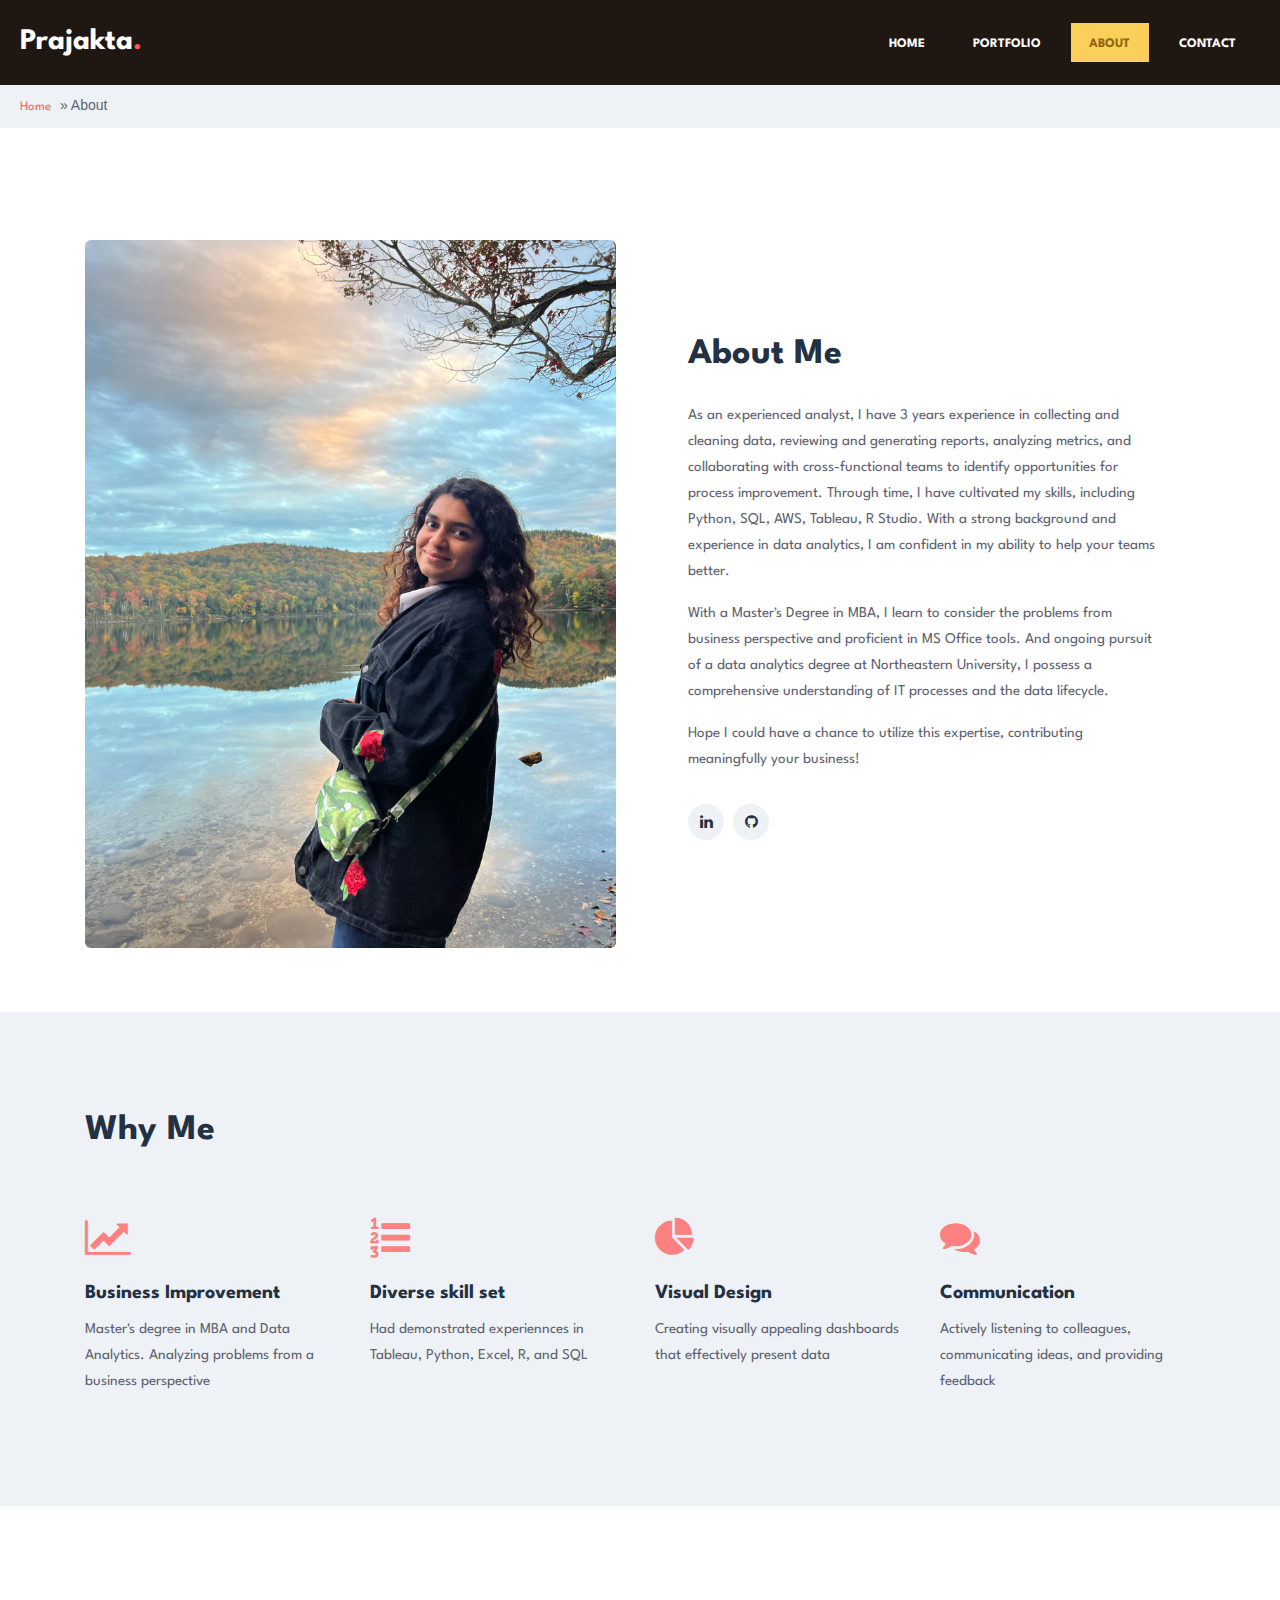
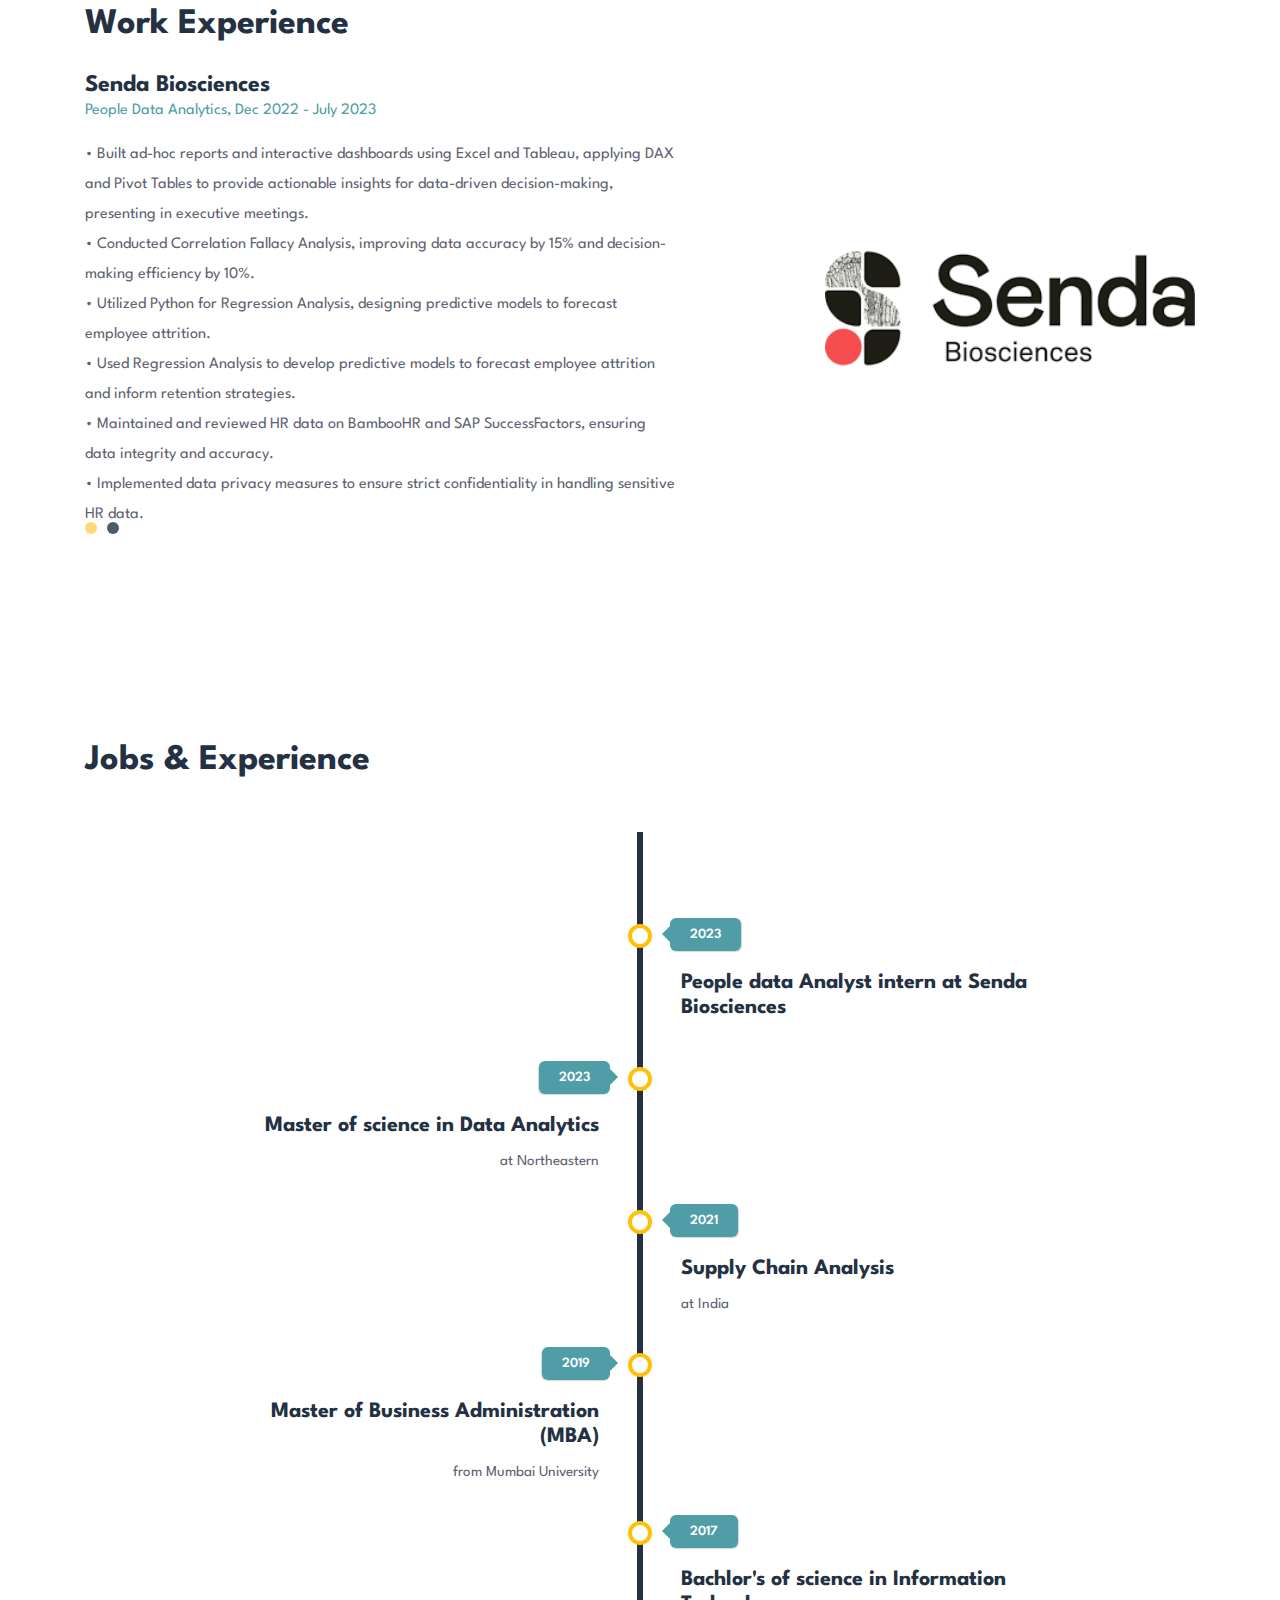
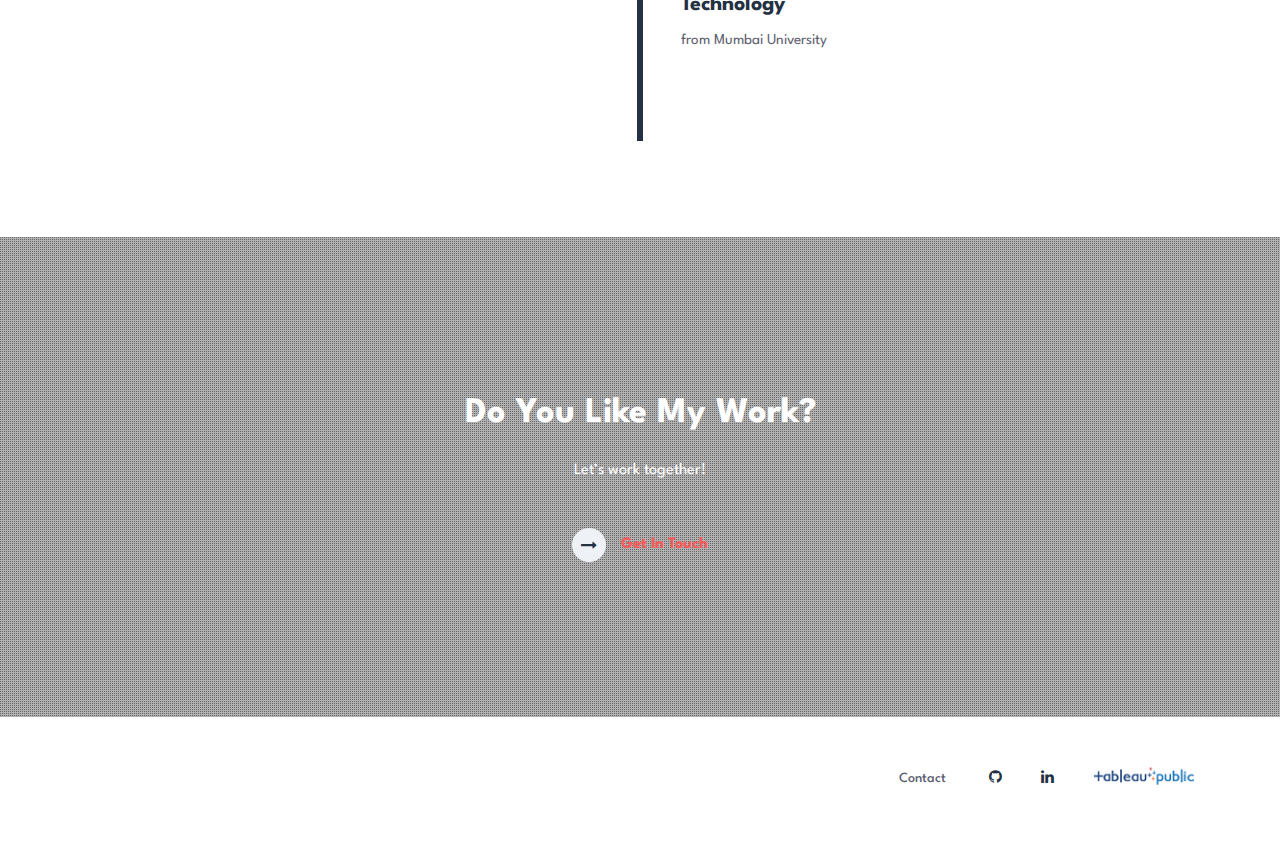
==== commit 41eac94a: "Spelling mistaked on  diverse skill set and educatins" ====
--- a/about.html
+++ b/about.html
@@ -107,7 +107,7 @@
 						<div class="about-gd-inn">
 							<span class="fa fa-line-chart icon-fea1" aria-hidden="true"></span>
 							<h5><a href="#URL">Business Improvement</a></h5>
-							<p>Master' degree in MBA and Analytics. Analyzing problems from a business perspective</p>
+							<p>Master's degree in MBA and Data Analytics. Analyzing problems from a business perspective</p>
 
 						</div>
 					</div>
@@ -115,7 +115,7 @@
 						<div class="about-gd-inn">
 							<span class="fa fa-list-ol icon-fea1" aria-hidden="true"></span>
 							<h5><a href="#URL">Diverse skill set</a></h5>
-							<p>Had demenstrated experiennces in Tableau, Python, Excel, R, and SQL</p>
+							<p>Had demonstrated experiennces in Tableau, Python, Excel, R, and SQL</p>
 
 						</div>
 					</div>
@@ -161,8 +161,7 @@
 											• Used Regression Analysis to develop predictive models to forecast employee attrition and inform retention strategies.<br>
 											• Maintained and reviewed HR data on BambooHR and SAP SuccessFactors, ensuring data integrity and
 											accuracy.<br>
-											• Implemented data privacy measures to ensure strict confidentiality in handling sensitive HR data, facilitating
-											secure exchanges across departments for 150+ employees.<br>
+											• Implemented data privacy measures to ensure strict confidentiality in handling sensitive HR data.<br>
 											</p>
 								</div>
 						</div>
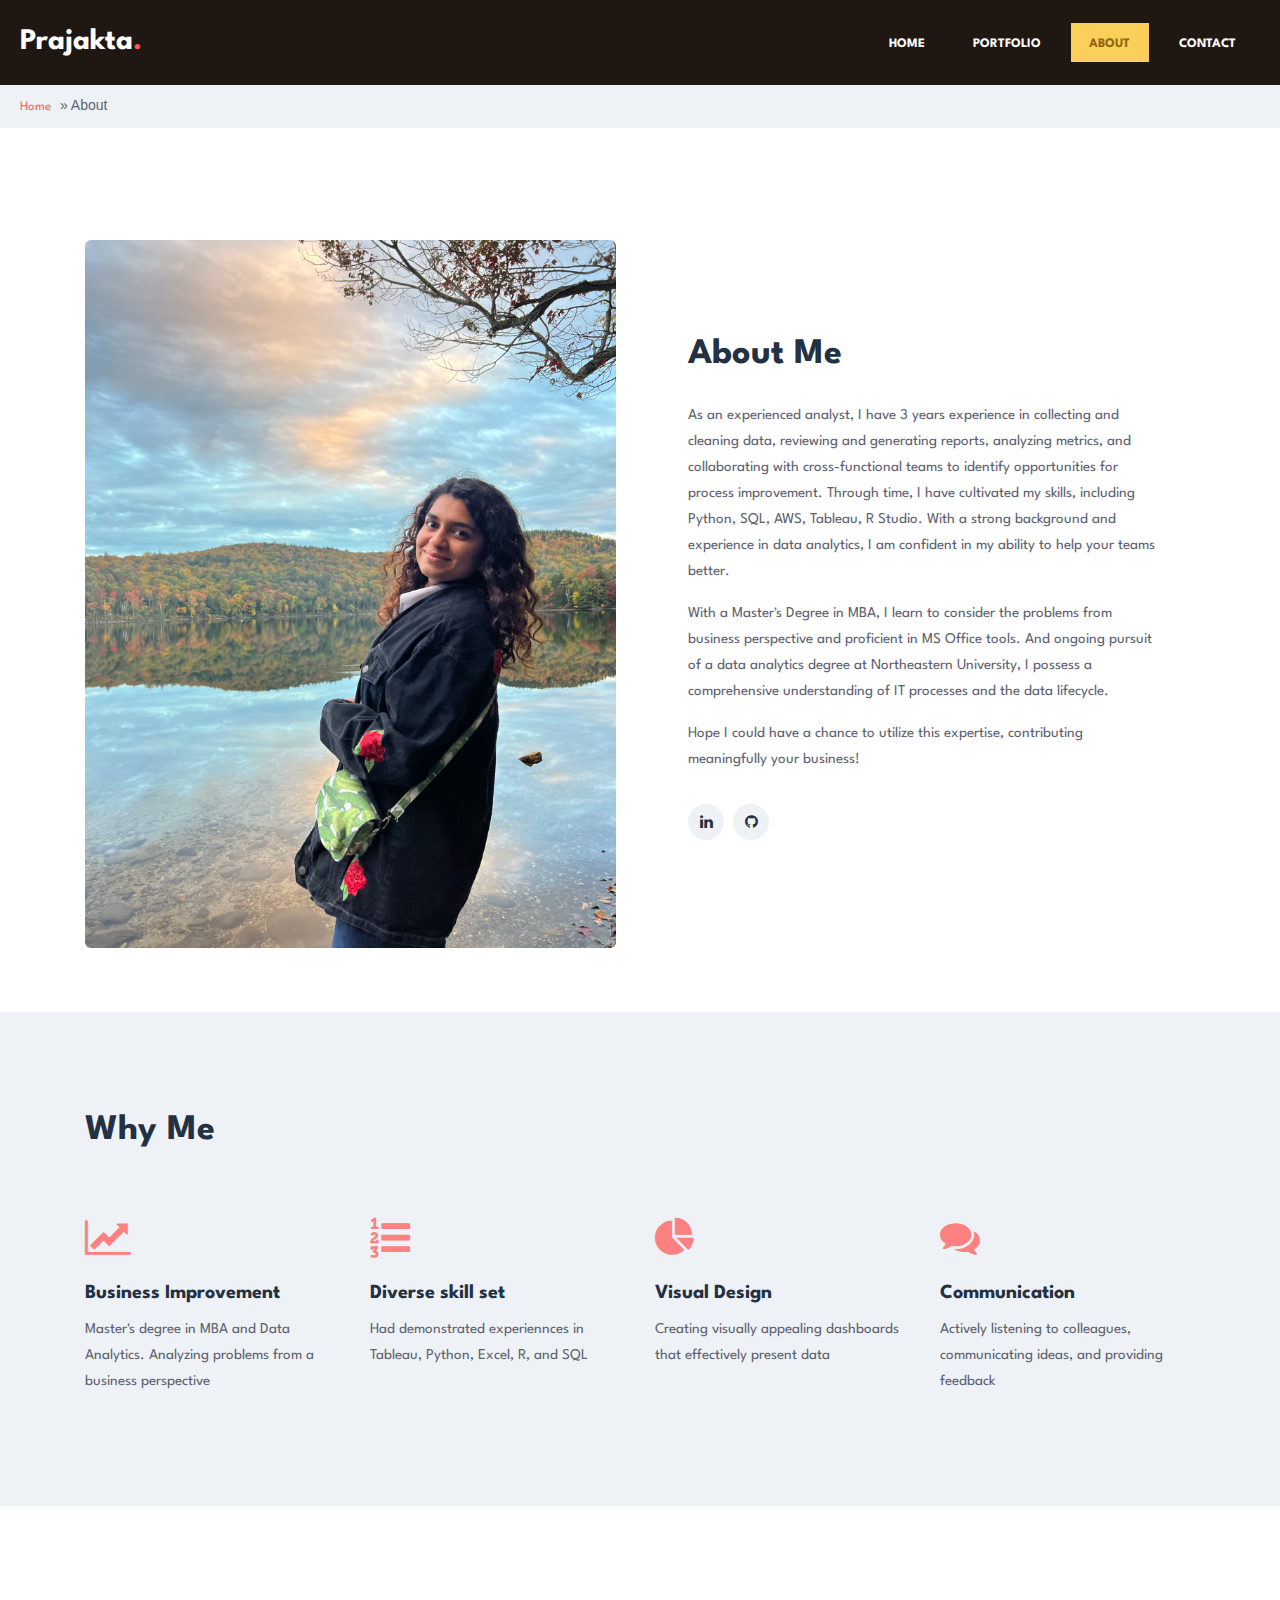
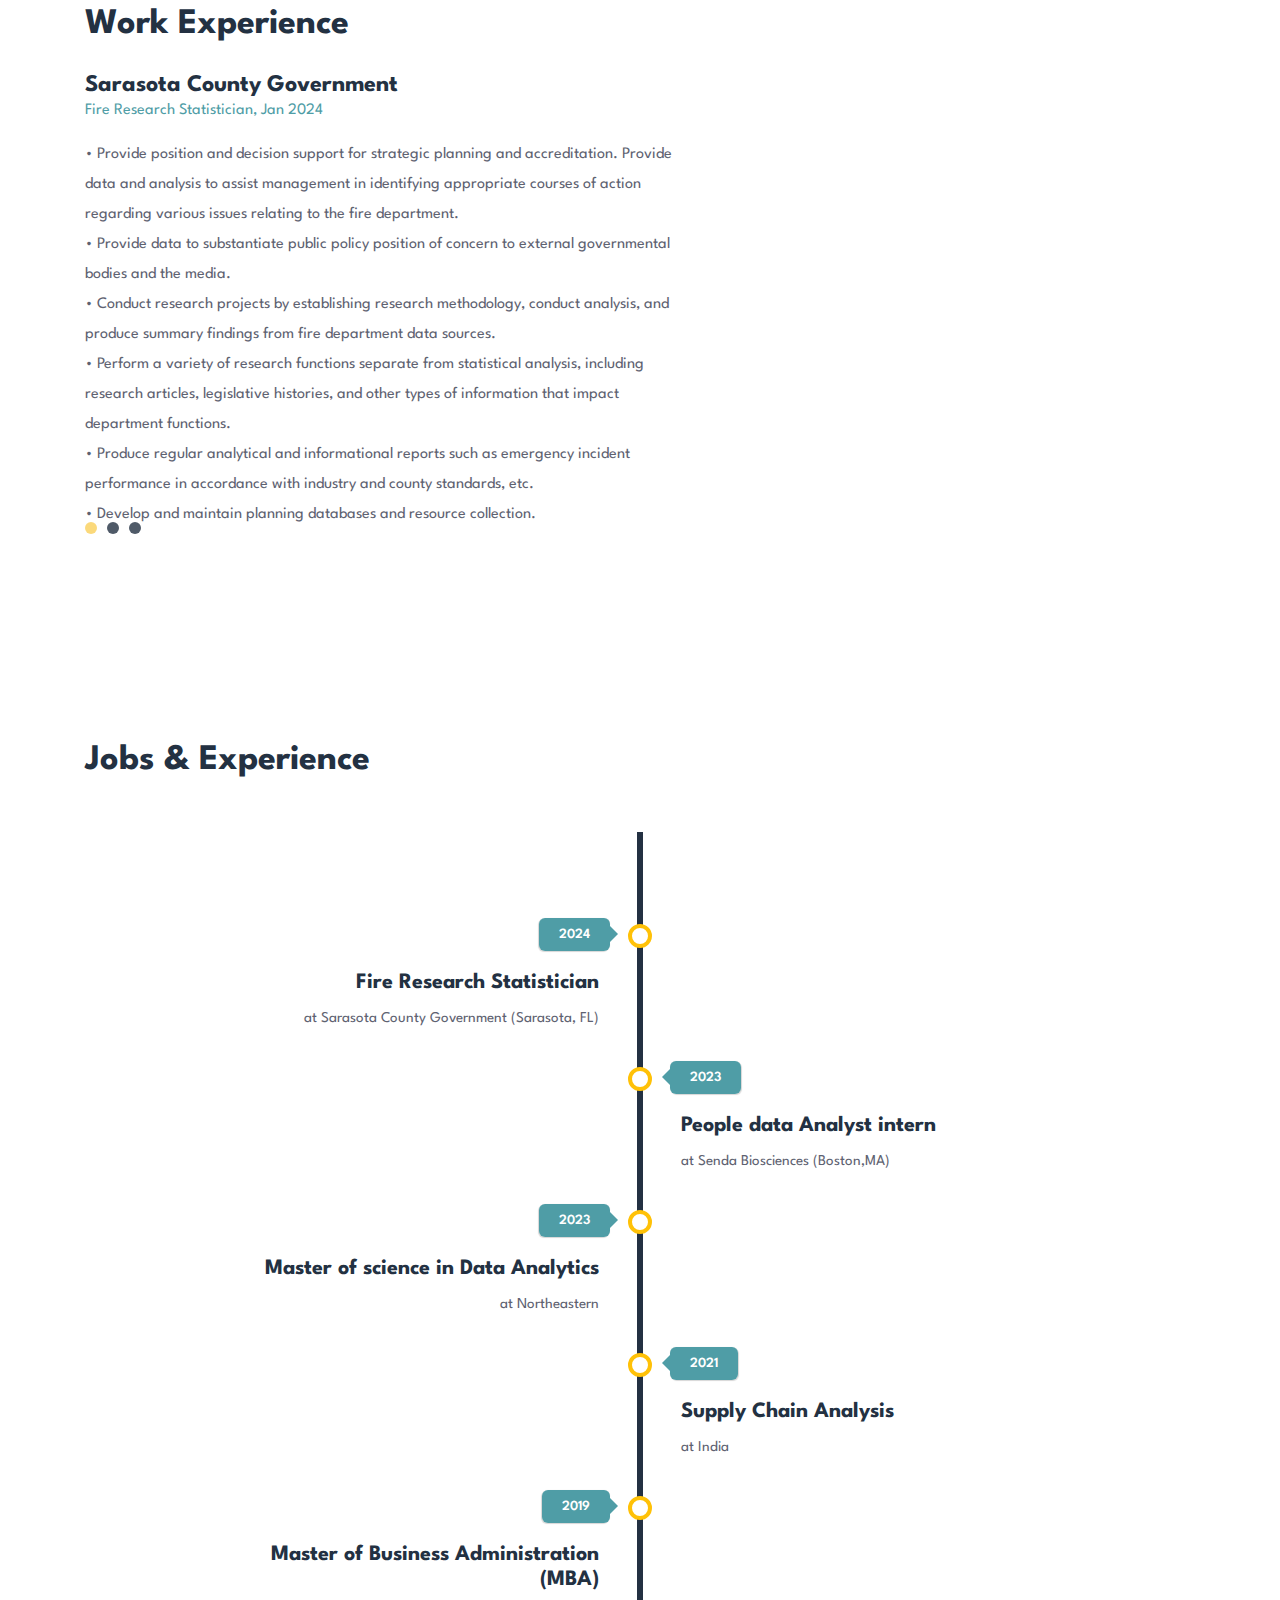
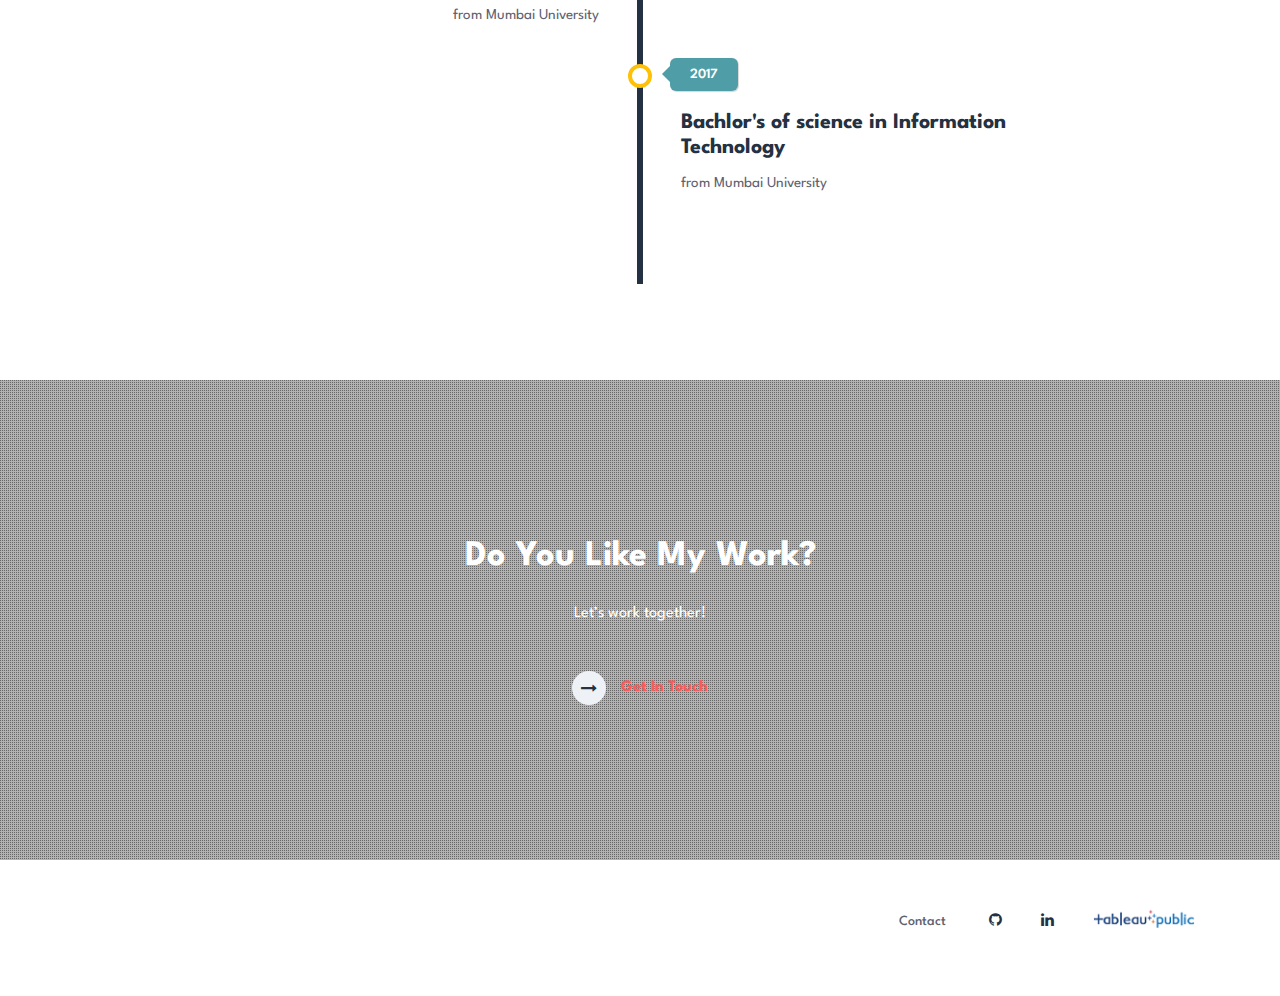
==== commit 4bbff966: "fix work experience" ====
--- a/about.html
+++ b/about.html
@@ -146,8 +146,30 @@
 		<div class="container py-lg-5">
 			<h3 class="hny-title">Work Experience<span class="dot-1"></span></h3>
 			<!--/customers -->
+
 			<div id="owl-demo2" class="owl-carousel owl-theme">
 				<!--/slide1-->
+				<div class="item">
+					<div class="teastimonials-content">
+						<div class="teastimonials-left">
+								<div class="teasti-innf">
+										<p class="overview"><b>Sarasota County Government</b><span class="city">Fire Research Statistician, Jan 2024</span></p>
+										<p class="testimonial"> 
+											• Provide position and decision support for strategic planning and accreditation. Provide data and analysis to assist management in identifying appropriate courses of action regarding various issues relating to the fire department.<br>
+											•  Provide data to substantiate public policy position of concern to external governmental bodies and the media.<br>
+											• Conduct research projects by establishing research methodology, conduct analysis, and produce summary findings from fire department data sources.<br>
+											• Perform a variety of research functions separate from statistical analysis, including research articles, legislative histories, and other types of information that impact department functions.<br>
+											• Produce regular analytical and informational reports such as emergency incident performance in accordance with industry and county standards, etc.<br>
+                                            • Develop and maintain planning databases and resource collection.
+											</p>
+								</div>
+						</div>
+						<div class="teastimonials-right">
+								<img
+								src="assets/images/Sarasosta_County.jpg" class="img-fluid" alt="">
+						</div>
+					</div>
+				</div>
 				<div class="item">
 					<div class="teastimonials-content">
 						<div class="teastimonials-left">
@@ -209,7 +231,24 @@
 	    <div class="container py-lg-5">
 			<h3 class="hny-title">Jobs & Experience<span class="dot-1"></span></h3>
 				<ul class="timeline mt-lg-5 mt-4">
-						<!-- Item 1 -->
+
+					<!-- Item 1 -->	
+					<li>
+						<div class="direction-l">
+							<div class="flag-wrapper">
+								<span class="flag">2024 </span>
+								<span class="time-wrapper"><span class="time">January 2024 - present</span></span>
+							</div>
+							<div class="desc">
+									<span class="title"> 
+										Fire Research Statistician </span> at Sarasota County Government (Sarasota, FL)
+								</div>
+						</div>
+					</li>
+			
+						<!-- Item 2 -->
+
+
 						<li>
 							<div class="direction-r">
 								<div class="flag-wrapper">
@@ -217,12 +256,12 @@
 									<span class="time-wrapper"><span class="time">2023 - present</span></span>
 								</div>
 								<div class="desc">
-										<span class="title"> People data Analyst intern at Senda Biosciences</span> 
+										<span class="title"> People data Analyst intern </span> at  Senda Biosciences (Boston,MA)
 									</div>
 							</div>
 						</li>
 				
-						<!-- Item 2 -->
+						<!-- Item 3 -->
 						<li>
 							<div class="direction-l">
 								<div class="flag-wrapper">
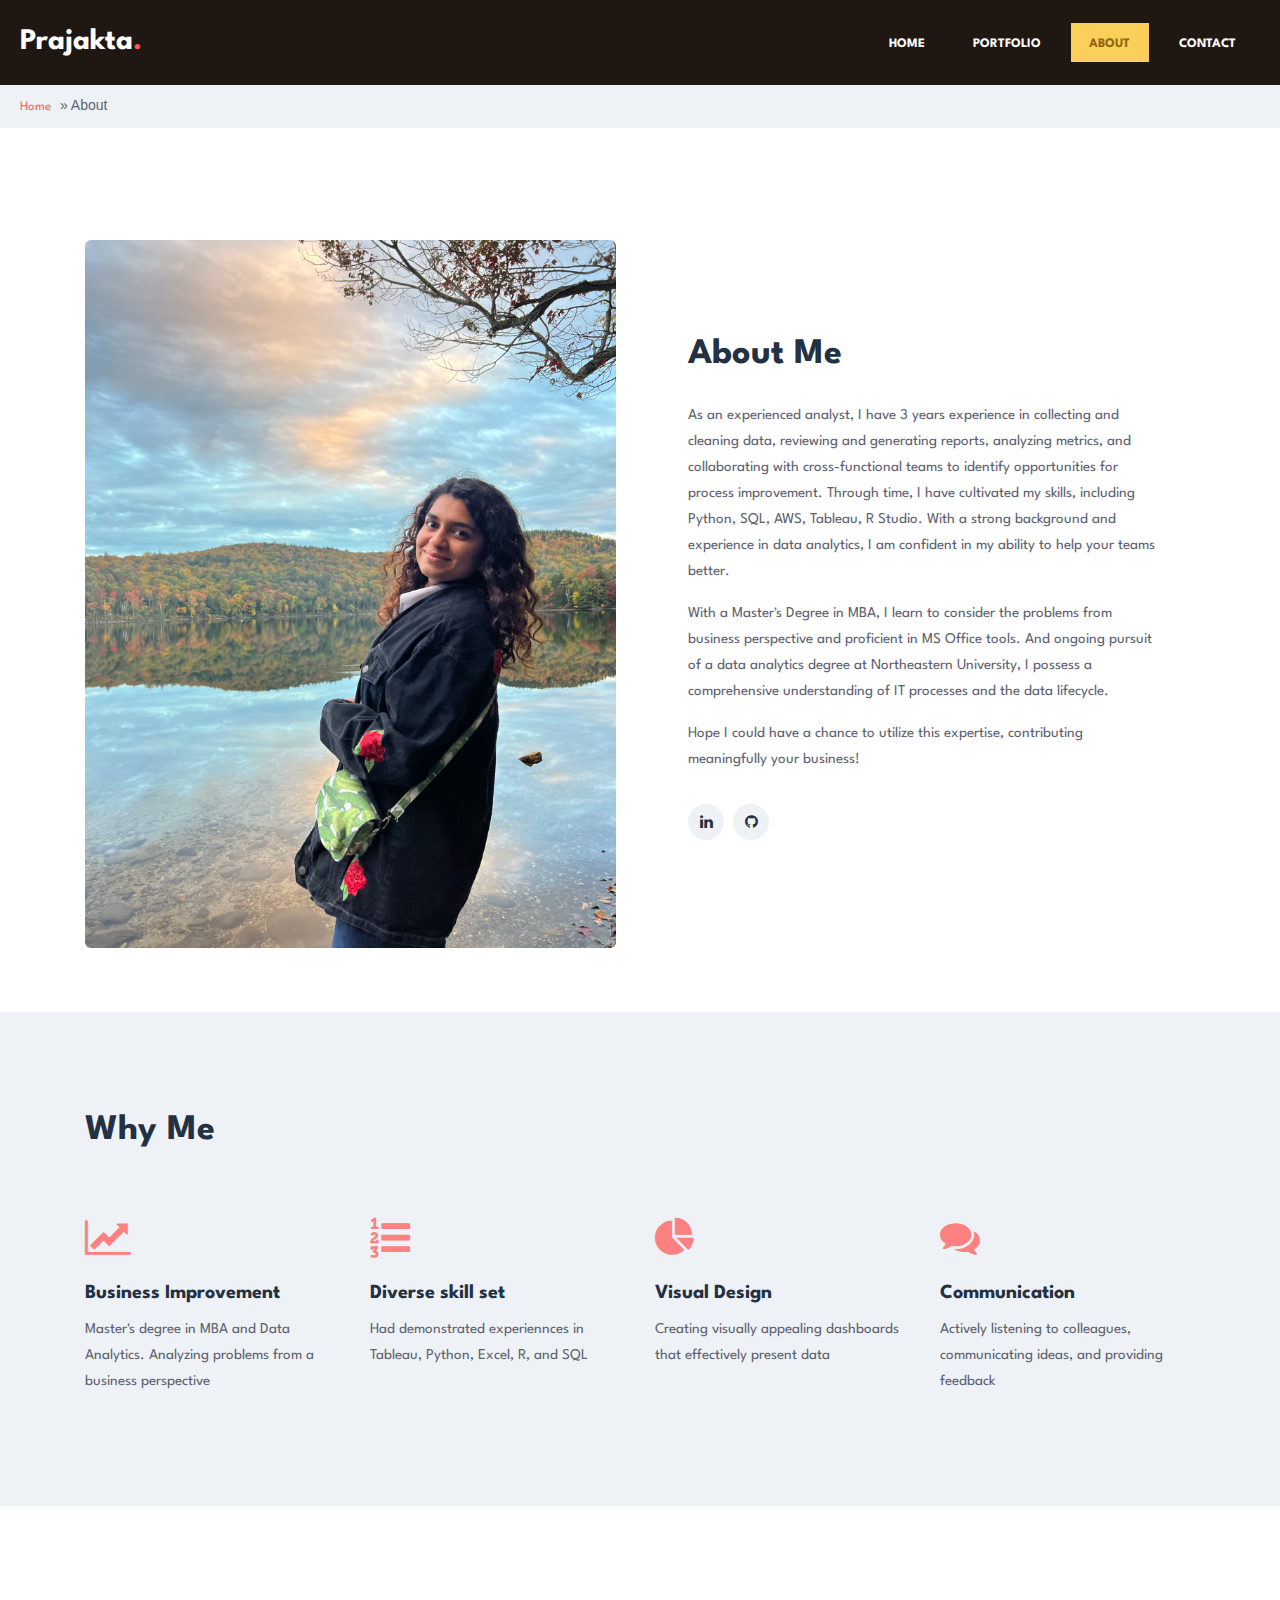
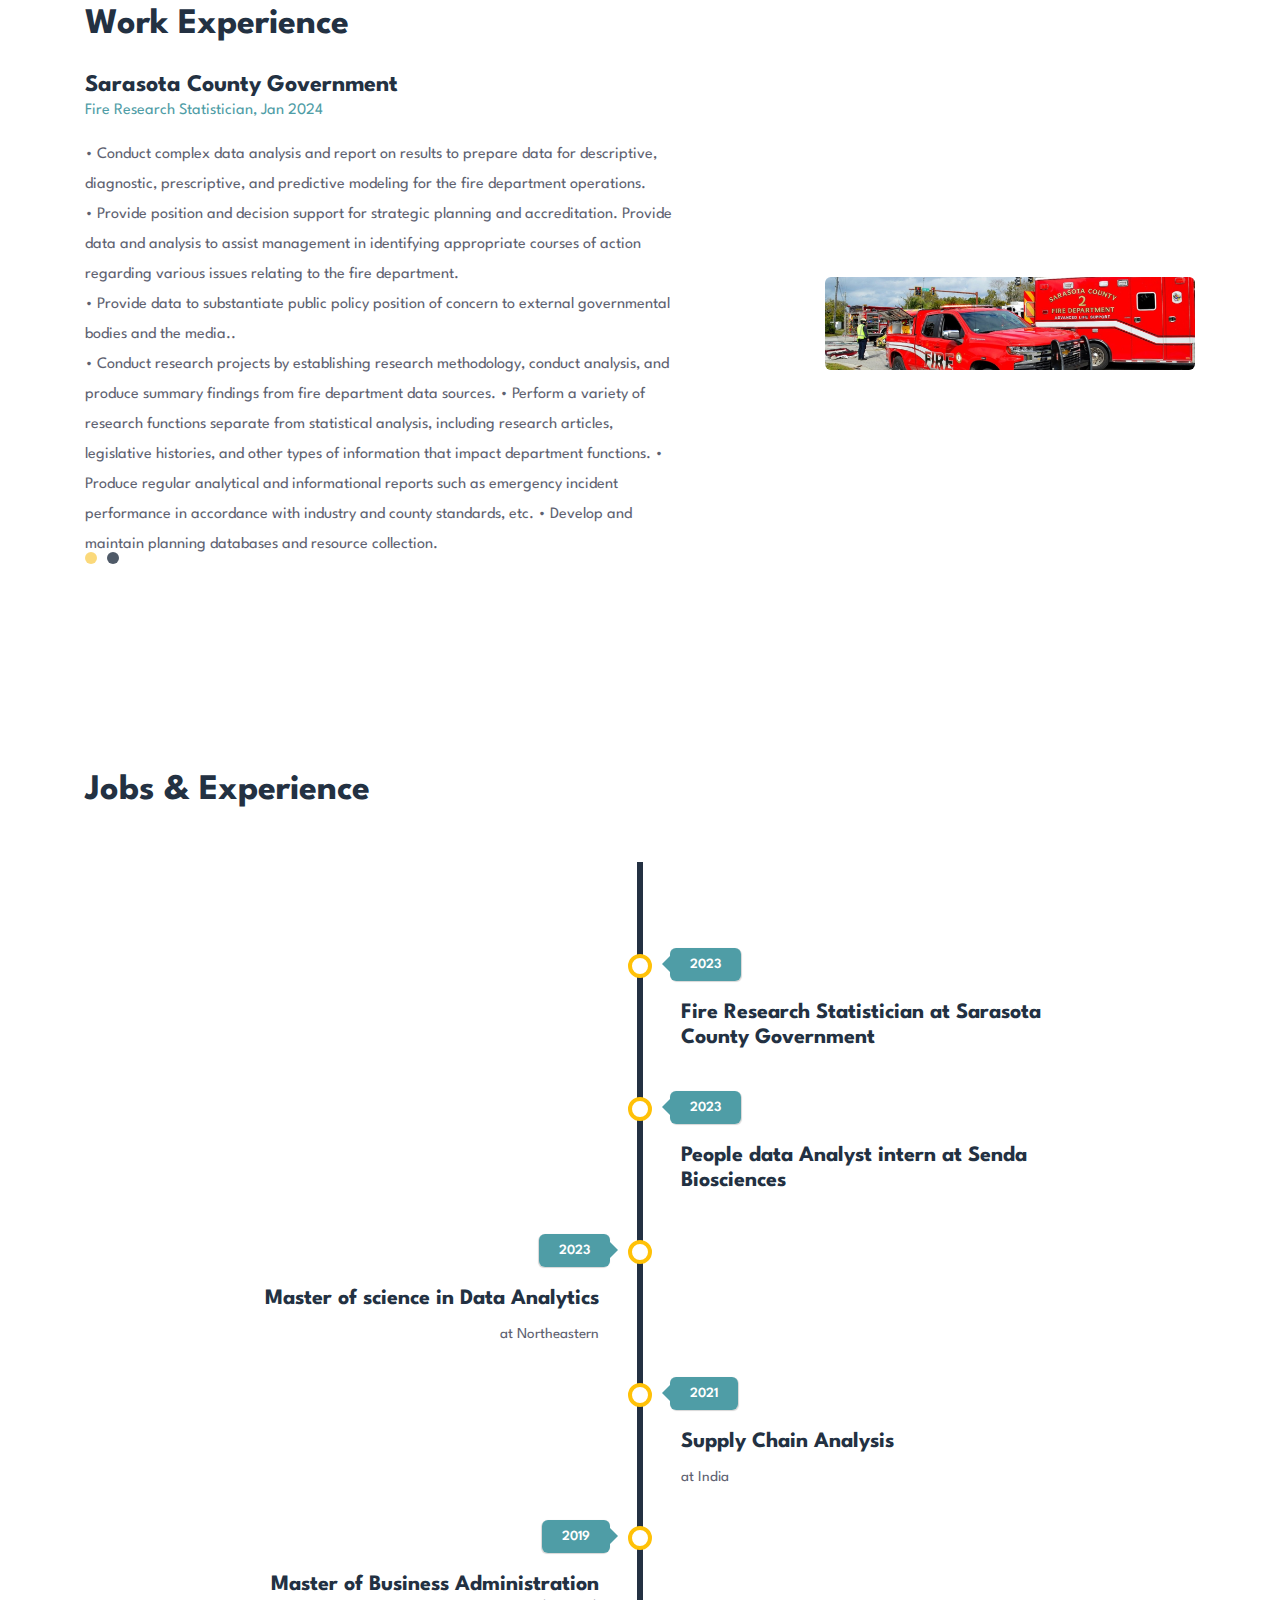
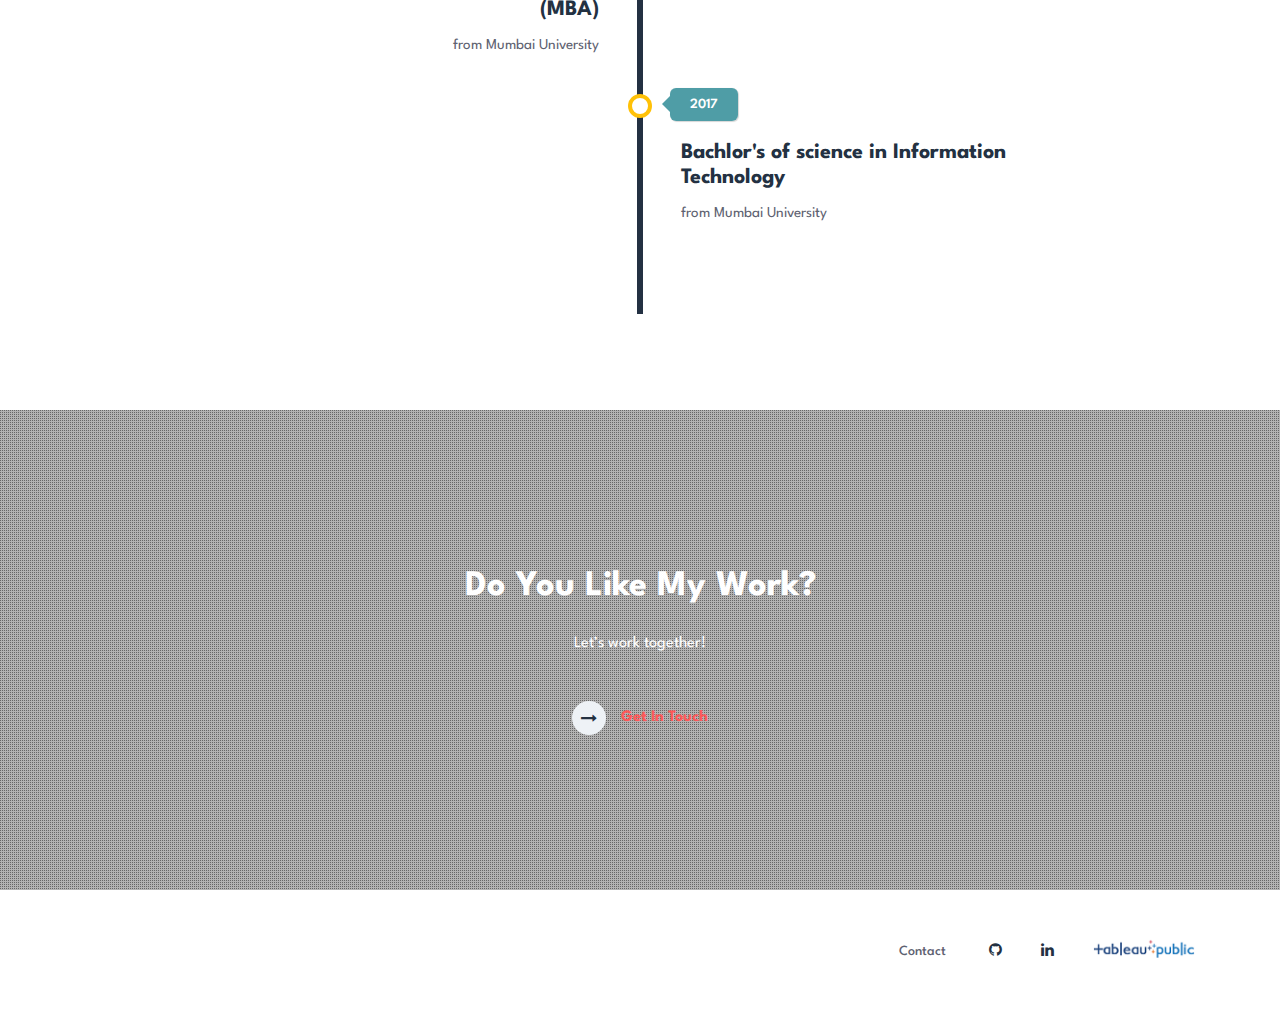
==== commit 7741d648: "put experience information" ====
--- a/about.html
+++ b/about.html
@@ -154,12 +154,12 @@
 						<div class="teastimonials-left">
 								<div class="teasti-innf">
 										<p class="overview"><b>Sarasota County Government</b><span class="city">Fire Research Statistician, Jan 2024</span></p>
-										<p class="testimonial"> 
+										<p class="testimonial"> • Conduct complex data analysis and report on results to prepare data for descriptive, diagnostic, prescriptive, and predictive modeling for the fire department operations.<br>
 											• Provide position and decision support for strategic planning and accreditation. Provide data and analysis to assist management in identifying appropriate courses of action regarding various issues relating to the fire department.<br>
-											•  Provide data to substantiate public policy position of concern to external governmental bodies and the media.<br>
-											• Conduct research projects by establishing research methodology, conduct analysis, and produce summary findings from fire department data sources.<br>
-											• Perform a variety of research functions separate from statistical analysis, including research articles, legislative histories, and other types of information that impact department functions.<br>
-											• Produce regular analytical and informational reports such as emergency incident performance in accordance with industry and county standards, etc.<br>
+											•  Provide data to substantiate public policy position of concern to external governmental bodies and the media..<br>
+											• Conduct research projects by establishing research methodology, conduct analysis, and produce summary findings from fire department data sources.
+											• Perform a variety of research functions separate from statistical analysis, including research articles, legislative histories, and other types of information that impact department functions.
+											• Produce regular analytical and informational reports such as emergency incident performance in accordance with industry and county standards, etc.
                                             • Develop and maintain planning databases and resource collection.
 											</p>
 								</div>
@@ -170,6 +170,10 @@
 						</div>
 					</div>
 				</div>
+
+
+			<div id="owl-demo2" class="owl-carousel owl-theme">
+				<!--/slide1-->
 				<div class="item">
 					<div class="teastimonials-content">
 						<div class="teastimonials-left">
@@ -234,14 +238,14 @@
 
 					<!-- Item 1 -->	
 					<li>
-						<div class="direction-l">
+						<div class="direction-r">
 							<div class="flag-wrapper">
-								<span class="flag">2024 </span>
+								<span class="flag">2023 </span>
 								<span class="time-wrapper"><span class="time">January 2024 - present</span></span>
 							</div>
 							<div class="desc">
 									<span class="title"> 
-										Fire Research Statistician </span> at Sarasota County Government (Sarasota, FL)
+										Fire Research Statistician at Sarasota County Government</span> 
 								</div>
 						</div>
 					</li>
@@ -256,7 +260,7 @@
 									<span class="time-wrapper"><span class="time">2023 - present</span></span>
 								</div>
 								<div class="desc">
-										<span class="title"> People data Analyst intern </span> at  Senda Biosciences (Boston,MA)
+										<span class="title"> People data Analyst intern at Senda Biosciences</span> 
 									</div>
 							</div>
 						</li>
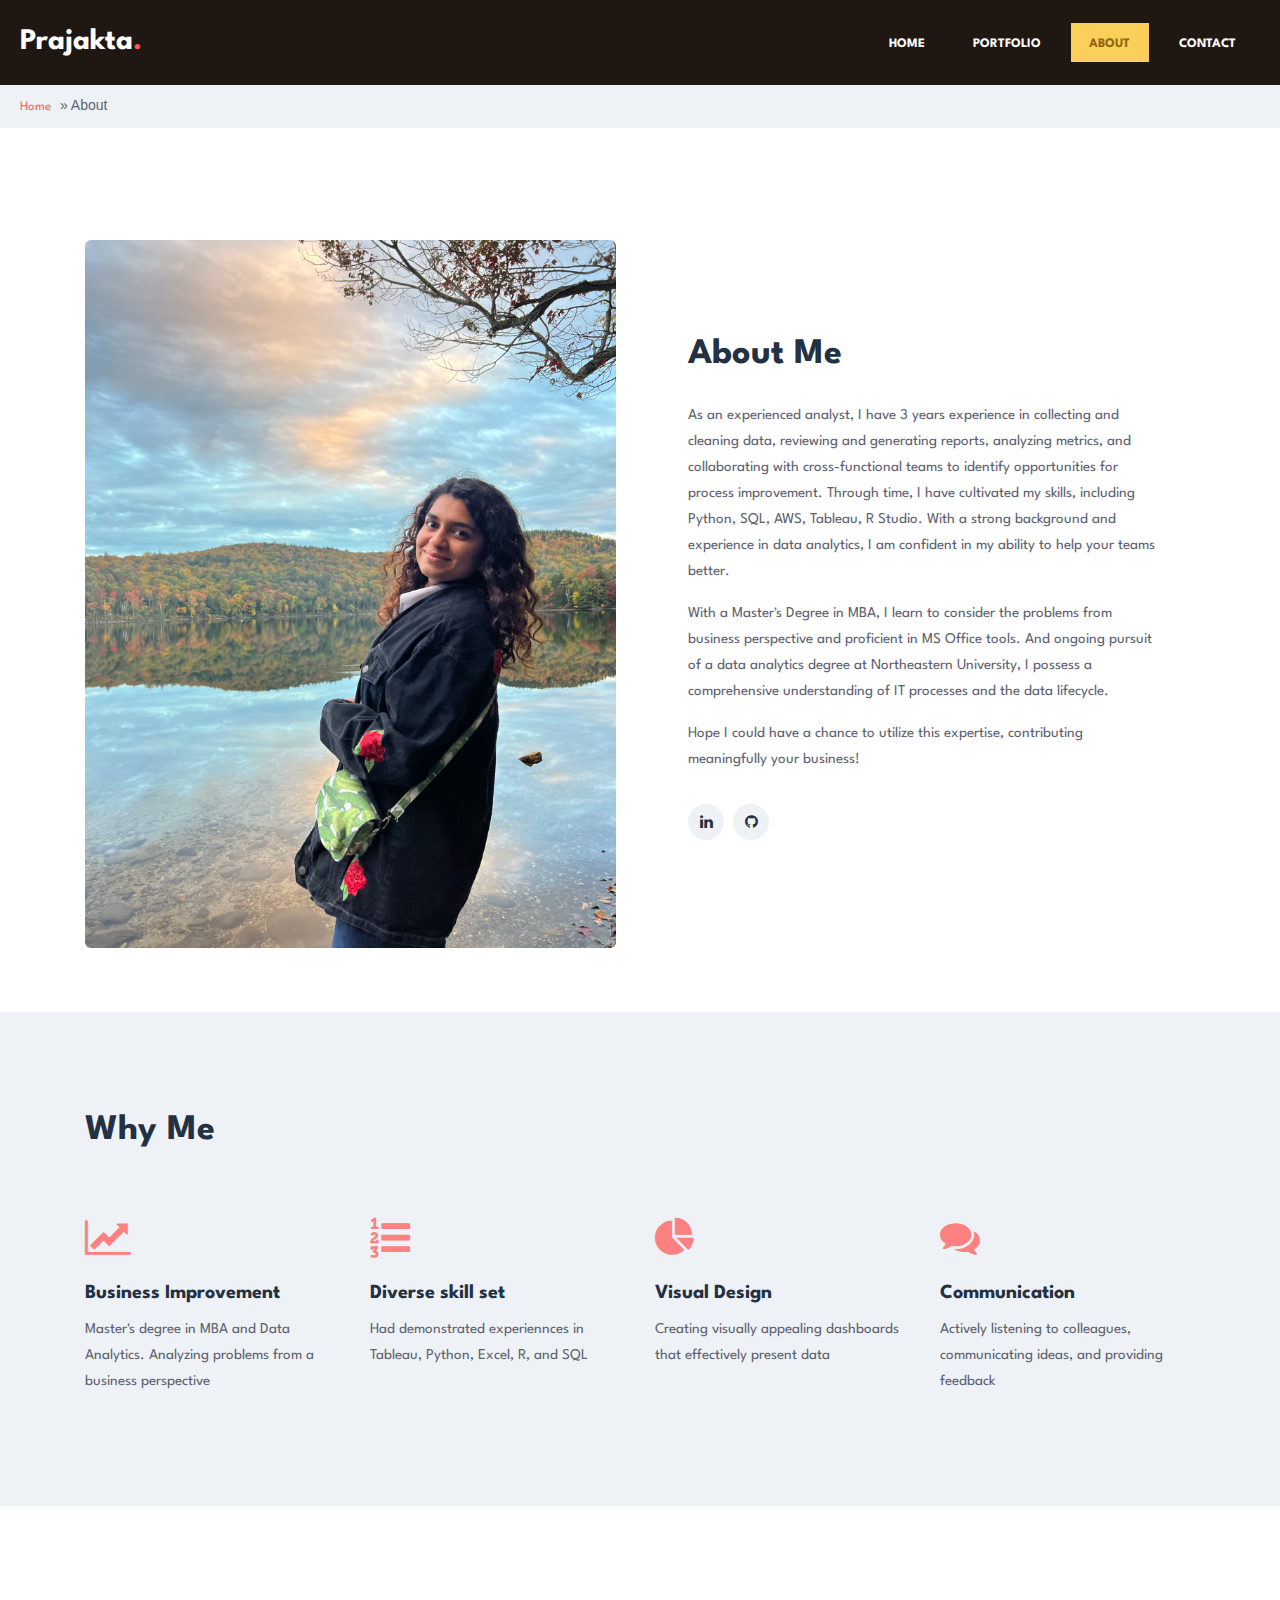
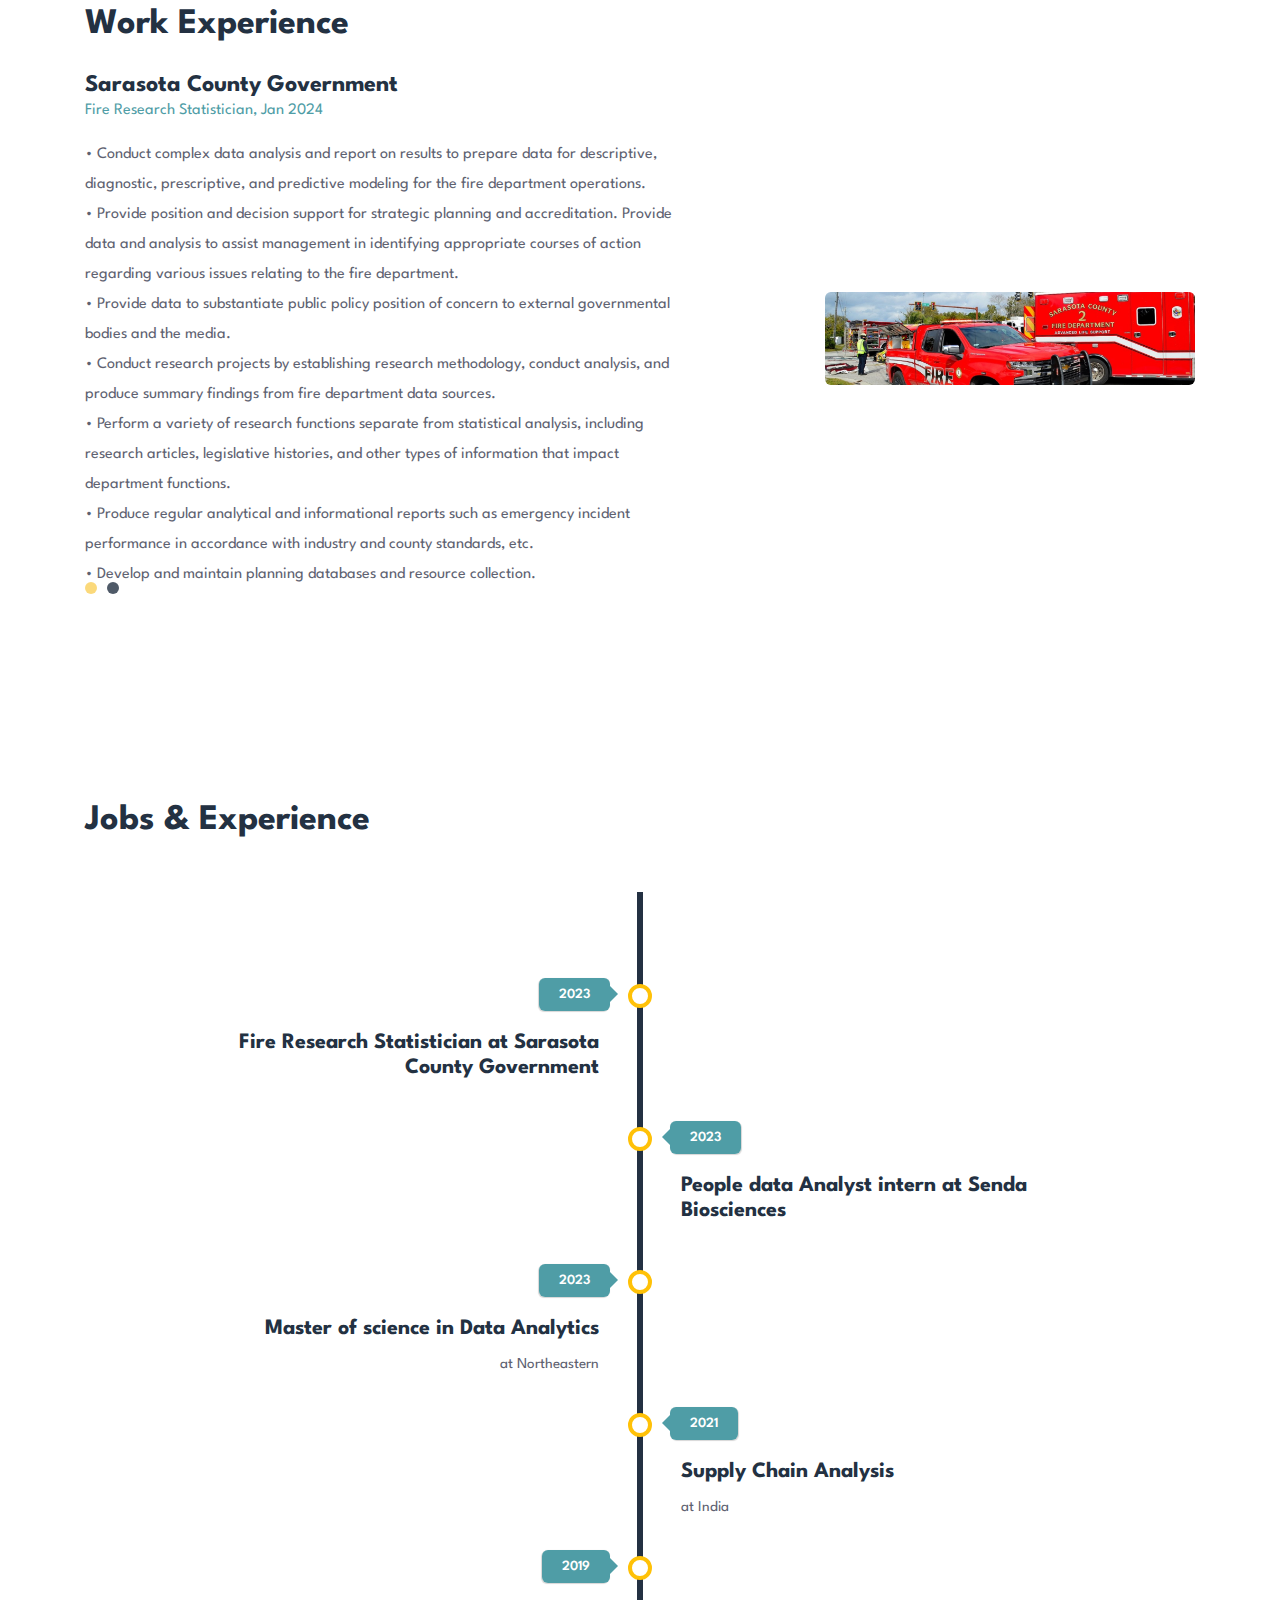
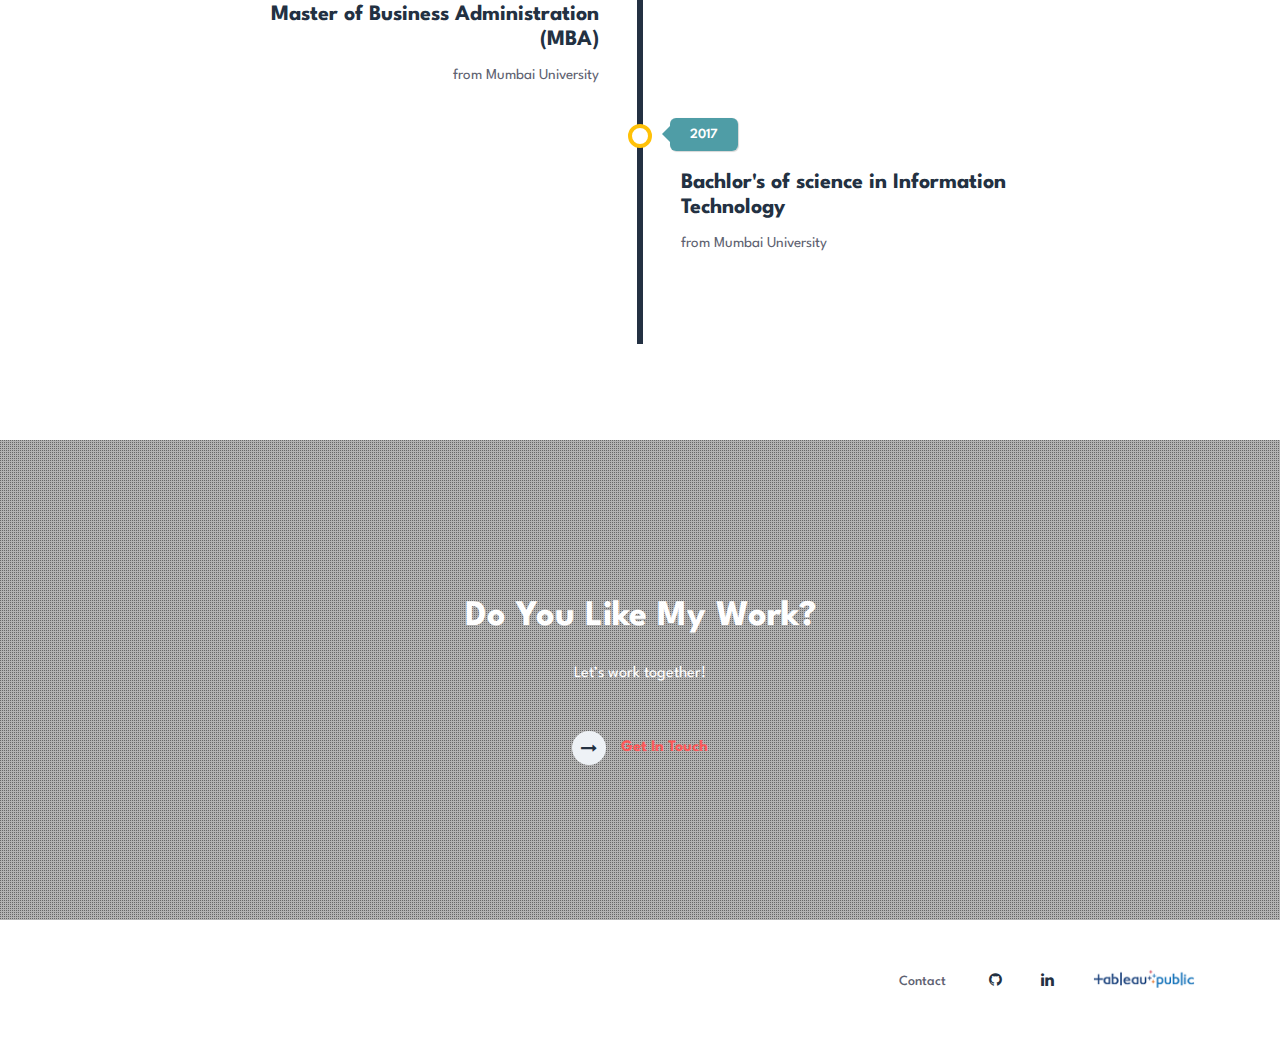
==== commit 0b373934: "some random chnages" ====
--- a/about.html
+++ b/about.html
@@ -156,10 +156,10 @@
 										<p class="overview"><b>Sarasota County Government</b><span class="city">Fire Research Statistician, Jan 2024</span></p>
 										<p class="testimonial"> • Conduct complex data analysis and report on results to prepare data for descriptive, diagnostic, prescriptive, and predictive modeling for the fire department operations.<br>
 											• Provide position and decision support for strategic planning and accreditation. Provide data and analysis to assist management in identifying appropriate courses of action regarding various issues relating to the fire department.<br>
-											•  Provide data to substantiate public policy position of concern to external governmental bodies and the media..<br>
-											• Conduct research projects by establishing research methodology, conduct analysis, and produce summary findings from fire department data sources.
-											• Perform a variety of research functions separate from statistical analysis, including research articles, legislative histories, and other types of information that impact department functions.
-											• Produce regular analytical and informational reports such as emergency incident performance in accordance with industry and county standards, etc.
+											•  Provide data to substantiate public policy position of concern to external governmental bodies and the media.<br>
+											• Conduct research projects by establishing research methodology, conduct analysis, and produce summary findings from fire department data sources.<br>
+											• Perform a variety of research functions separate from statistical analysis, including research articles, legislative histories, and other types of information that impact department functions.<br>
+											• Produce regular analytical and informational reports such as emergency incident performance in accordance with industry and county standards, etc.<br>
                                             • Develop and maintain planning databases and resource collection.
 											</p>
 								</div>
@@ -238,7 +238,7 @@
 
 					<!-- Item 1 -->	
 					<li>
-						<div class="direction-r">
+						<div class="direction-l">
 							<div class="flag-wrapper">
 								<span class="flag">2023 </span>
 								<span class="time-wrapper"><span class="time">January 2024 - present</span></span>
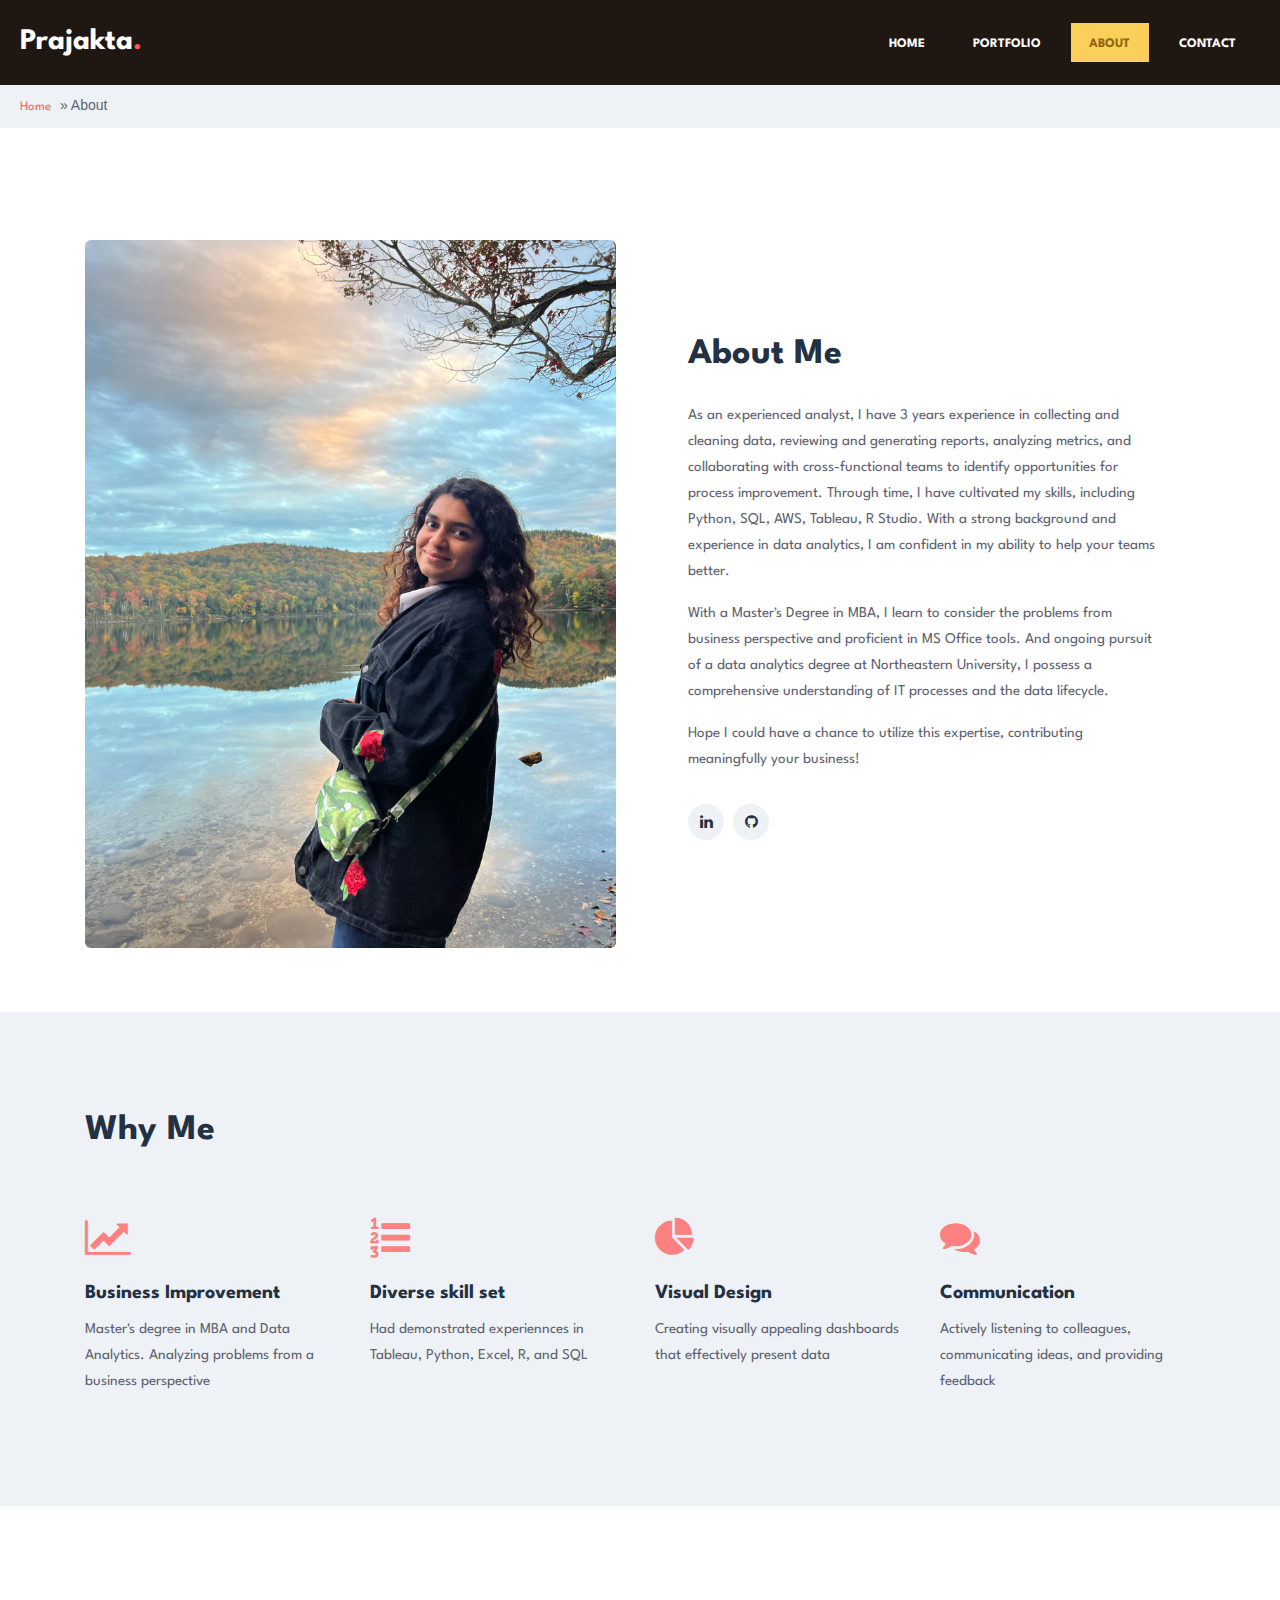
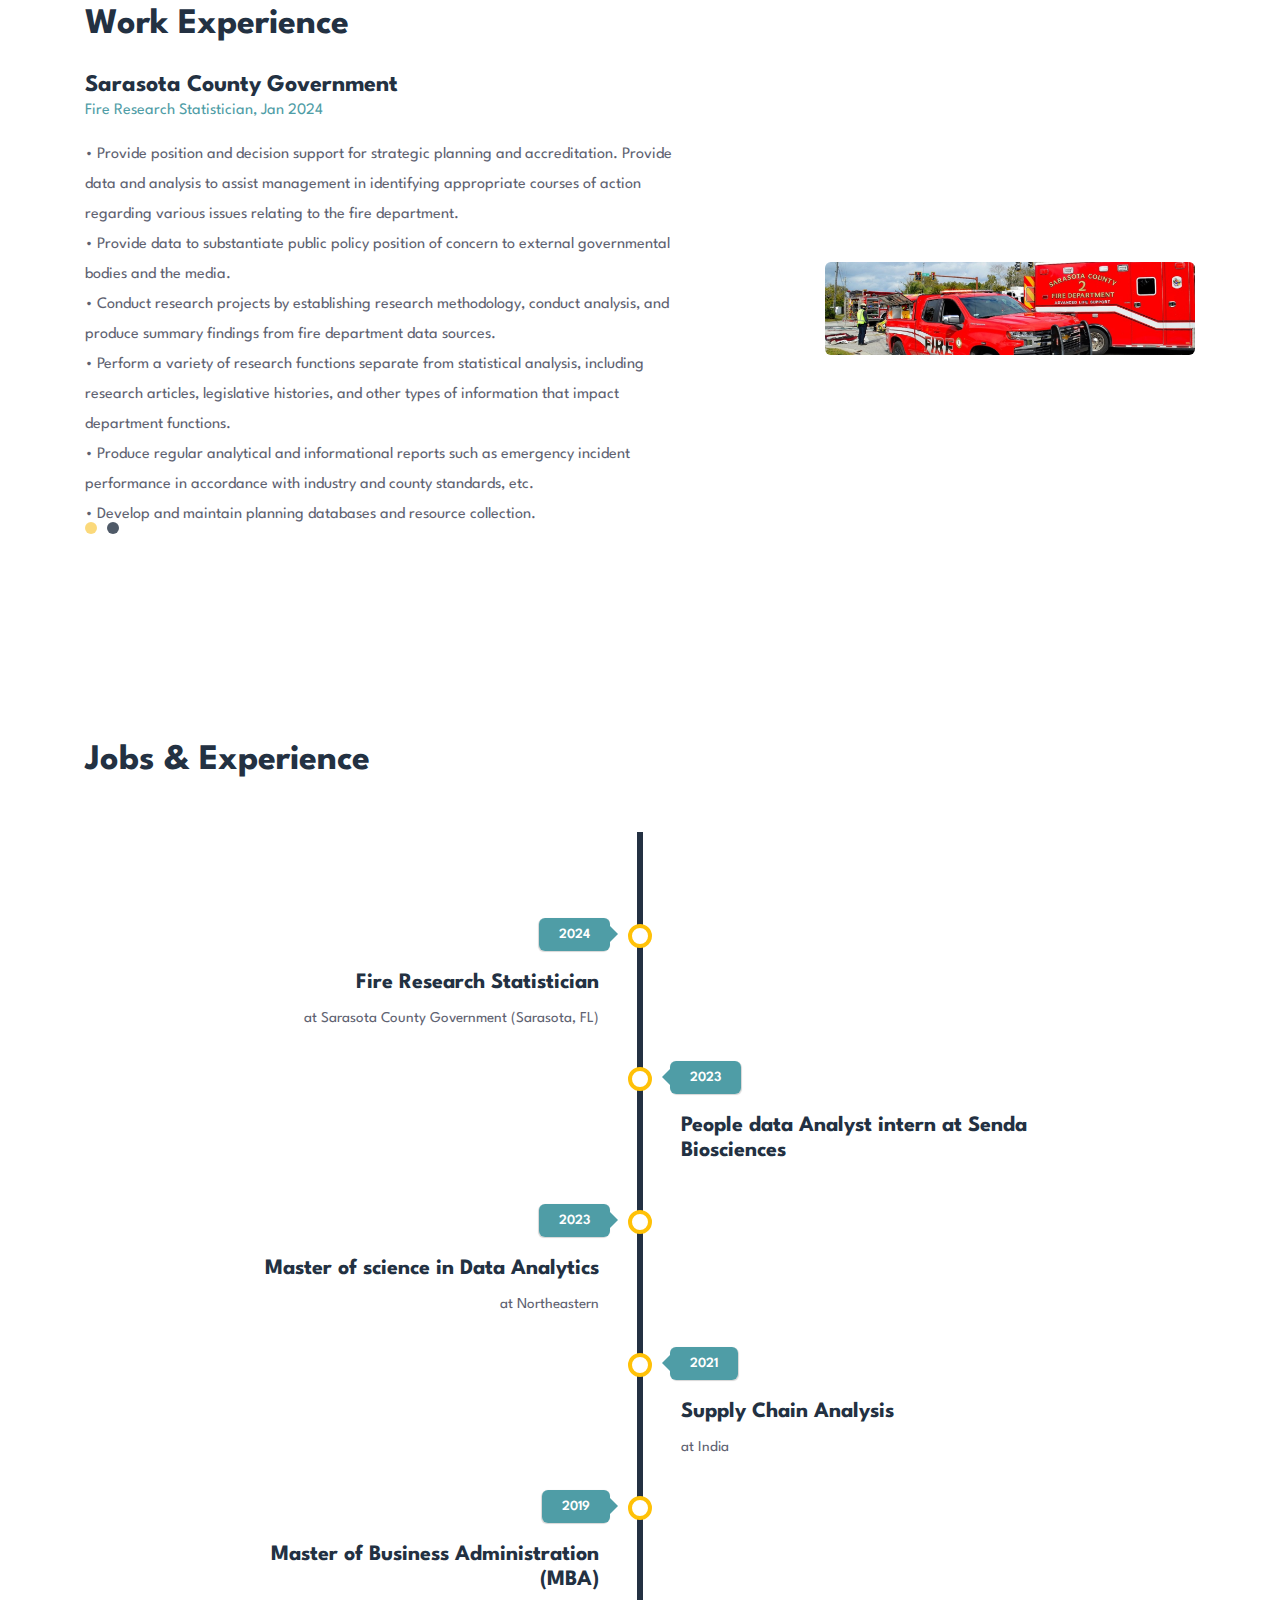
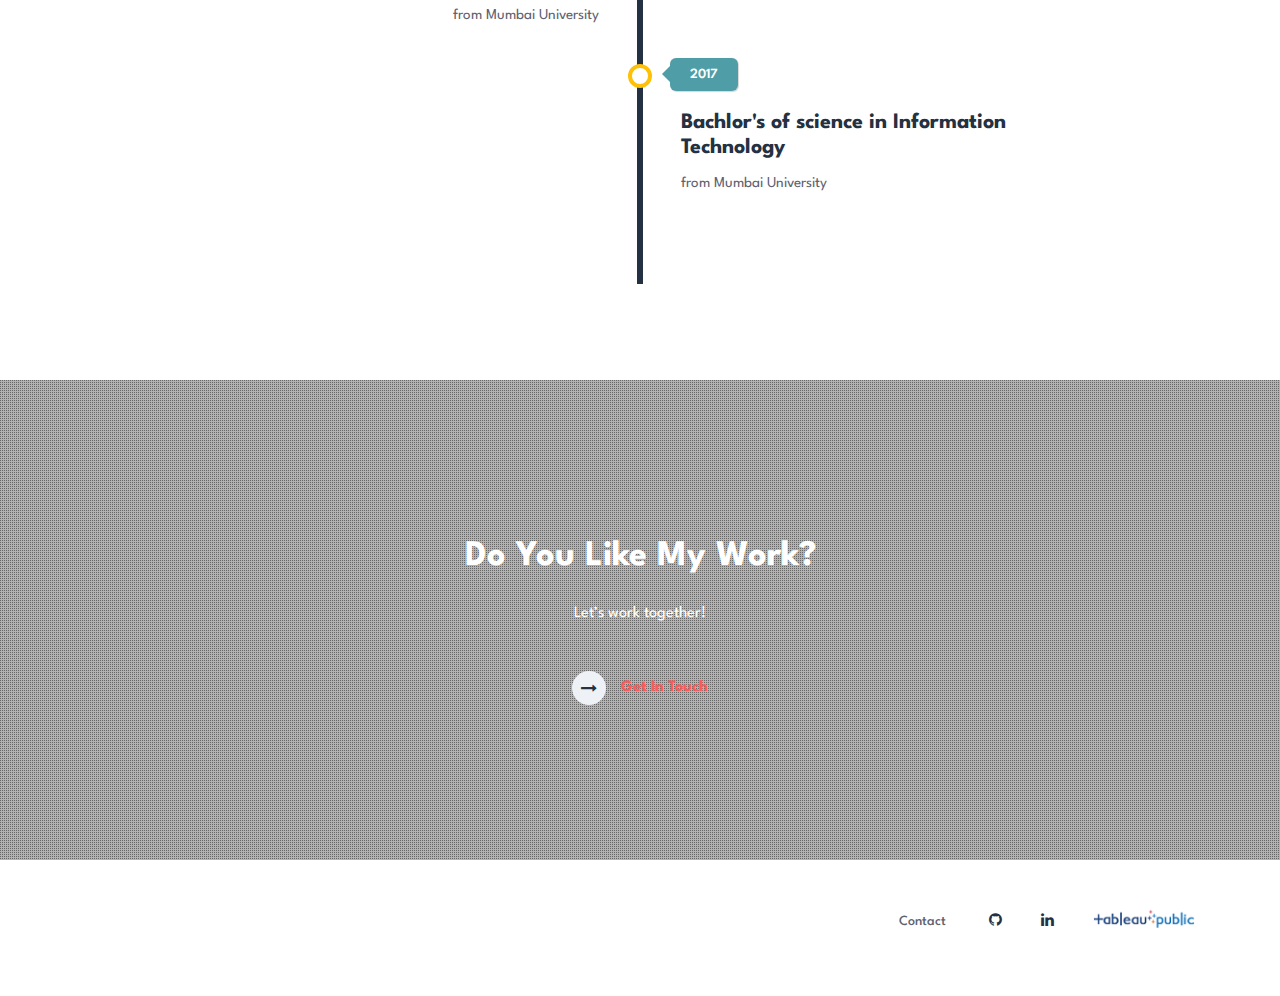
==== commit b0820ab9: "chnage left to right side" ====
--- a/about.html
+++ b/about.html
@@ -154,7 +154,7 @@
 						<div class="teastimonials-left">
 								<div class="teasti-innf">
 										<p class="overview"><b>Sarasota County Government</b><span class="city">Fire Research Statistician, Jan 2024</span></p>
-										<p class="testimonial"> • Conduct complex data analysis and report on results to prepare data for descriptive, diagnostic, prescriptive, and predictive modeling for the fire department operations.<br>
+										<p class="testimonial"> 
 											• Provide position and decision support for strategic planning and accreditation. Provide data and analysis to assist management in identifying appropriate courses of action regarding various issues relating to the fire department.<br>
 											•  Provide data to substantiate public policy position of concern to external governmental bodies and the media.<br>
 											• Conduct research projects by establishing research methodology, conduct analysis, and produce summary findings from fire department data sources.<br>
@@ -240,12 +240,12 @@
 					<li>
 						<div class="direction-l">
 							<div class="flag-wrapper">
-								<span class="flag">2023 </span>
+								<span class="flag">2024 </span>
 								<span class="time-wrapper"><span class="time">January 2024 - present</span></span>
 							</div>
 							<div class="desc">
 									<span class="title"> 
-										Fire Research Statistician at Sarasota County Government</span> 
+										Fire Research Statistician </span> at Sarasota County Government (Sarasota, FL)
 								</div>
 						</div>
 					</li>
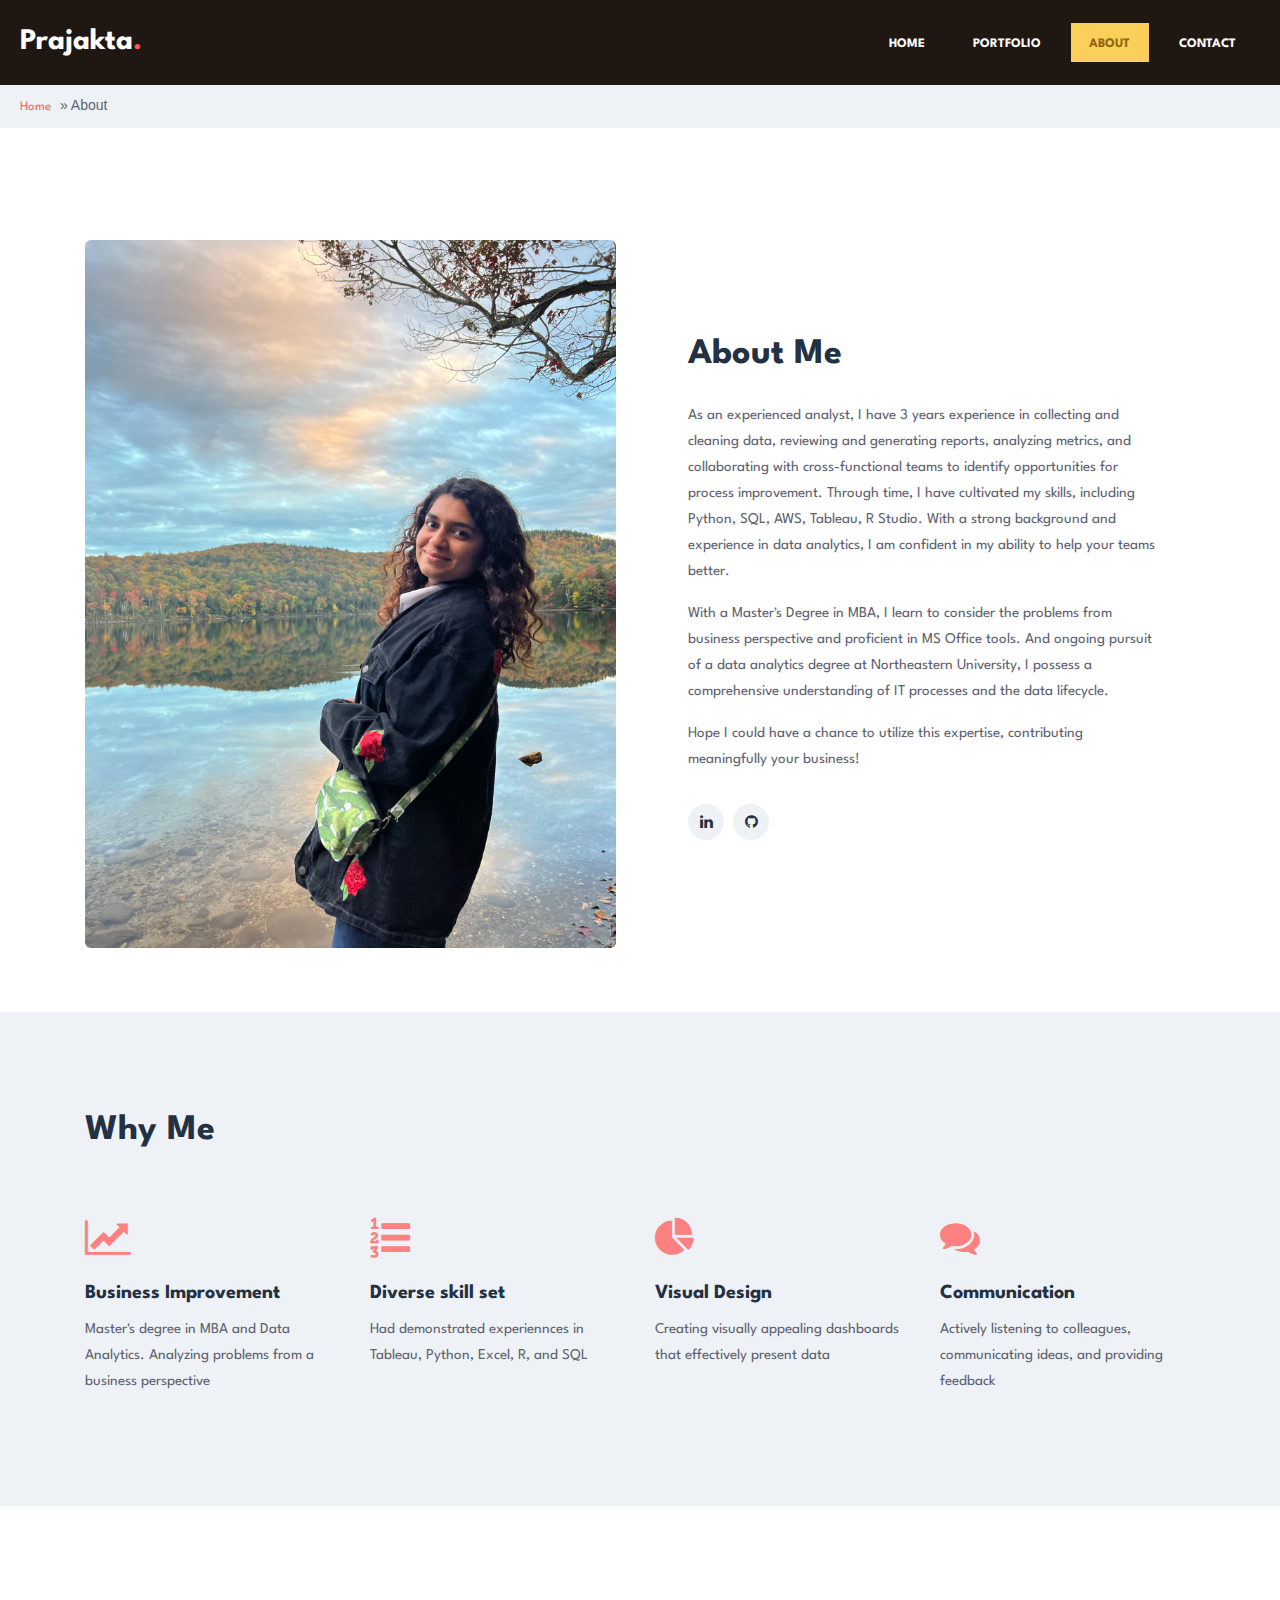
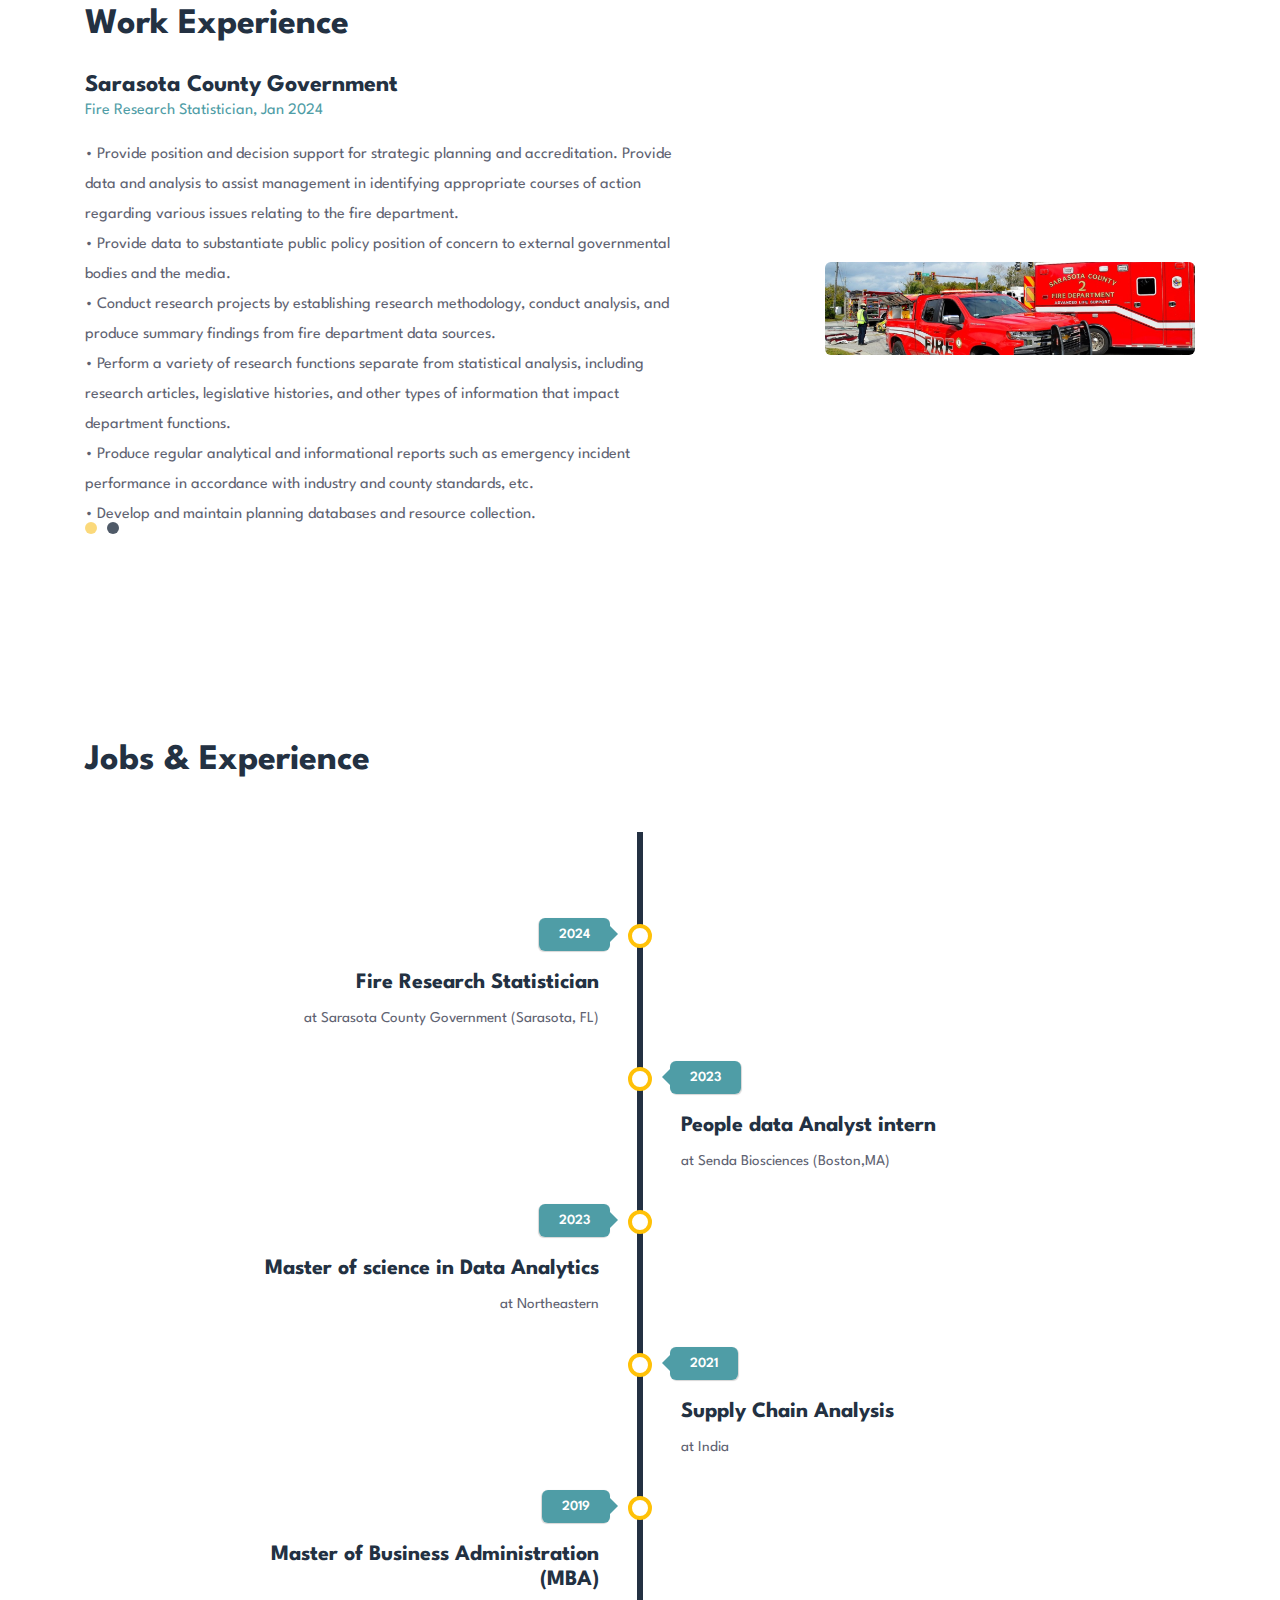
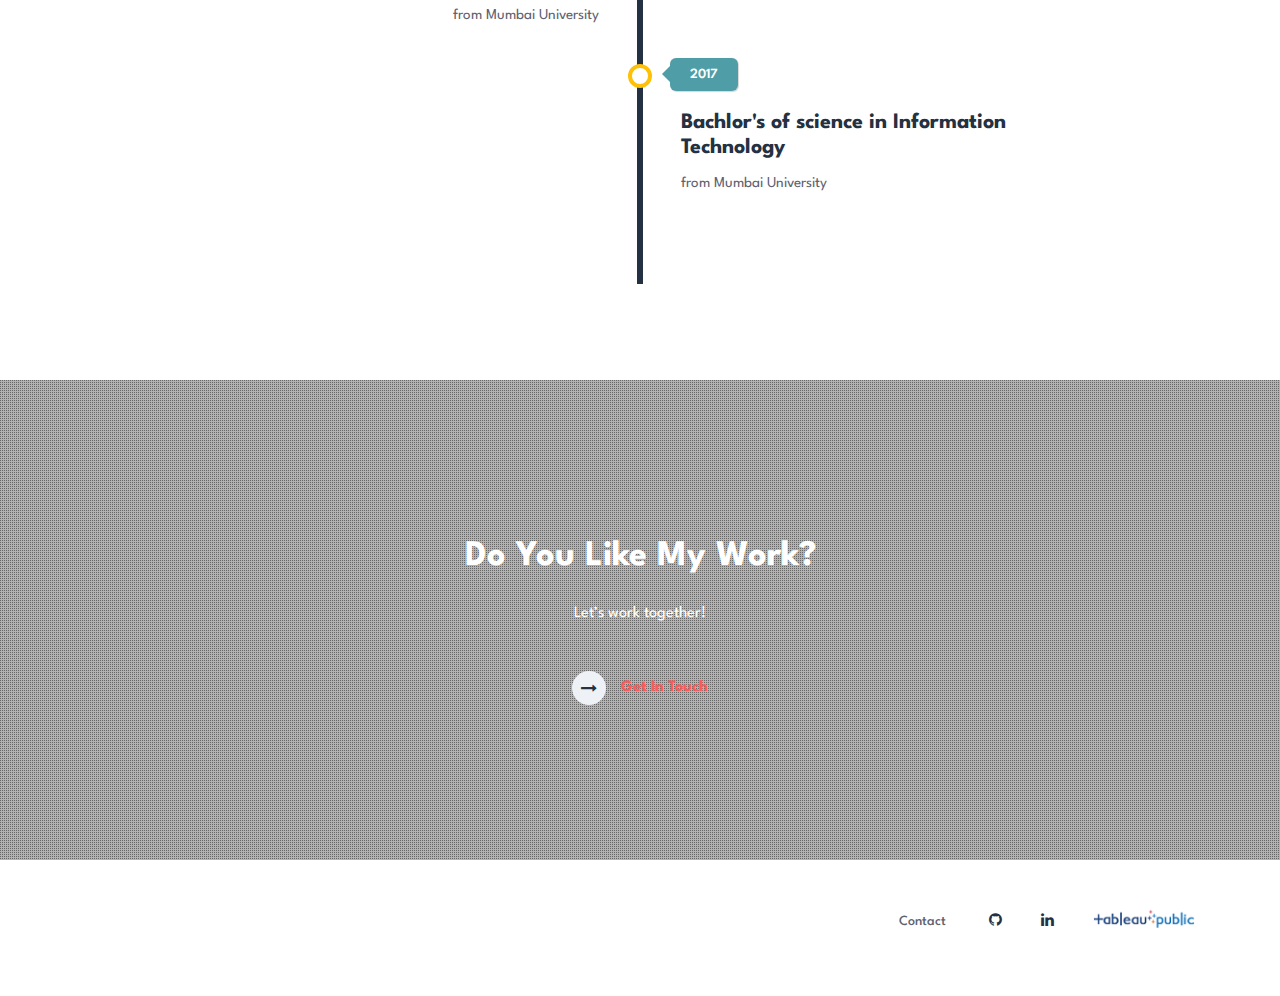
==== commit 52d8a9ce: "senda bioscinece at chnages" ====
--- a/about.html
+++ b/about.html
@@ -260,7 +260,7 @@
 									<span class="time-wrapper"><span class="time">2023 - present</span></span>
 								</div>
 								<div class="desc">
-										<span class="title"> People data Analyst intern at Senda Biosciences</span> 
+										<span class="title"> People data Analyst intern </span> at  Senda Biosciences (Boston,MA)
 									</div>
 							</div>
 						</li>
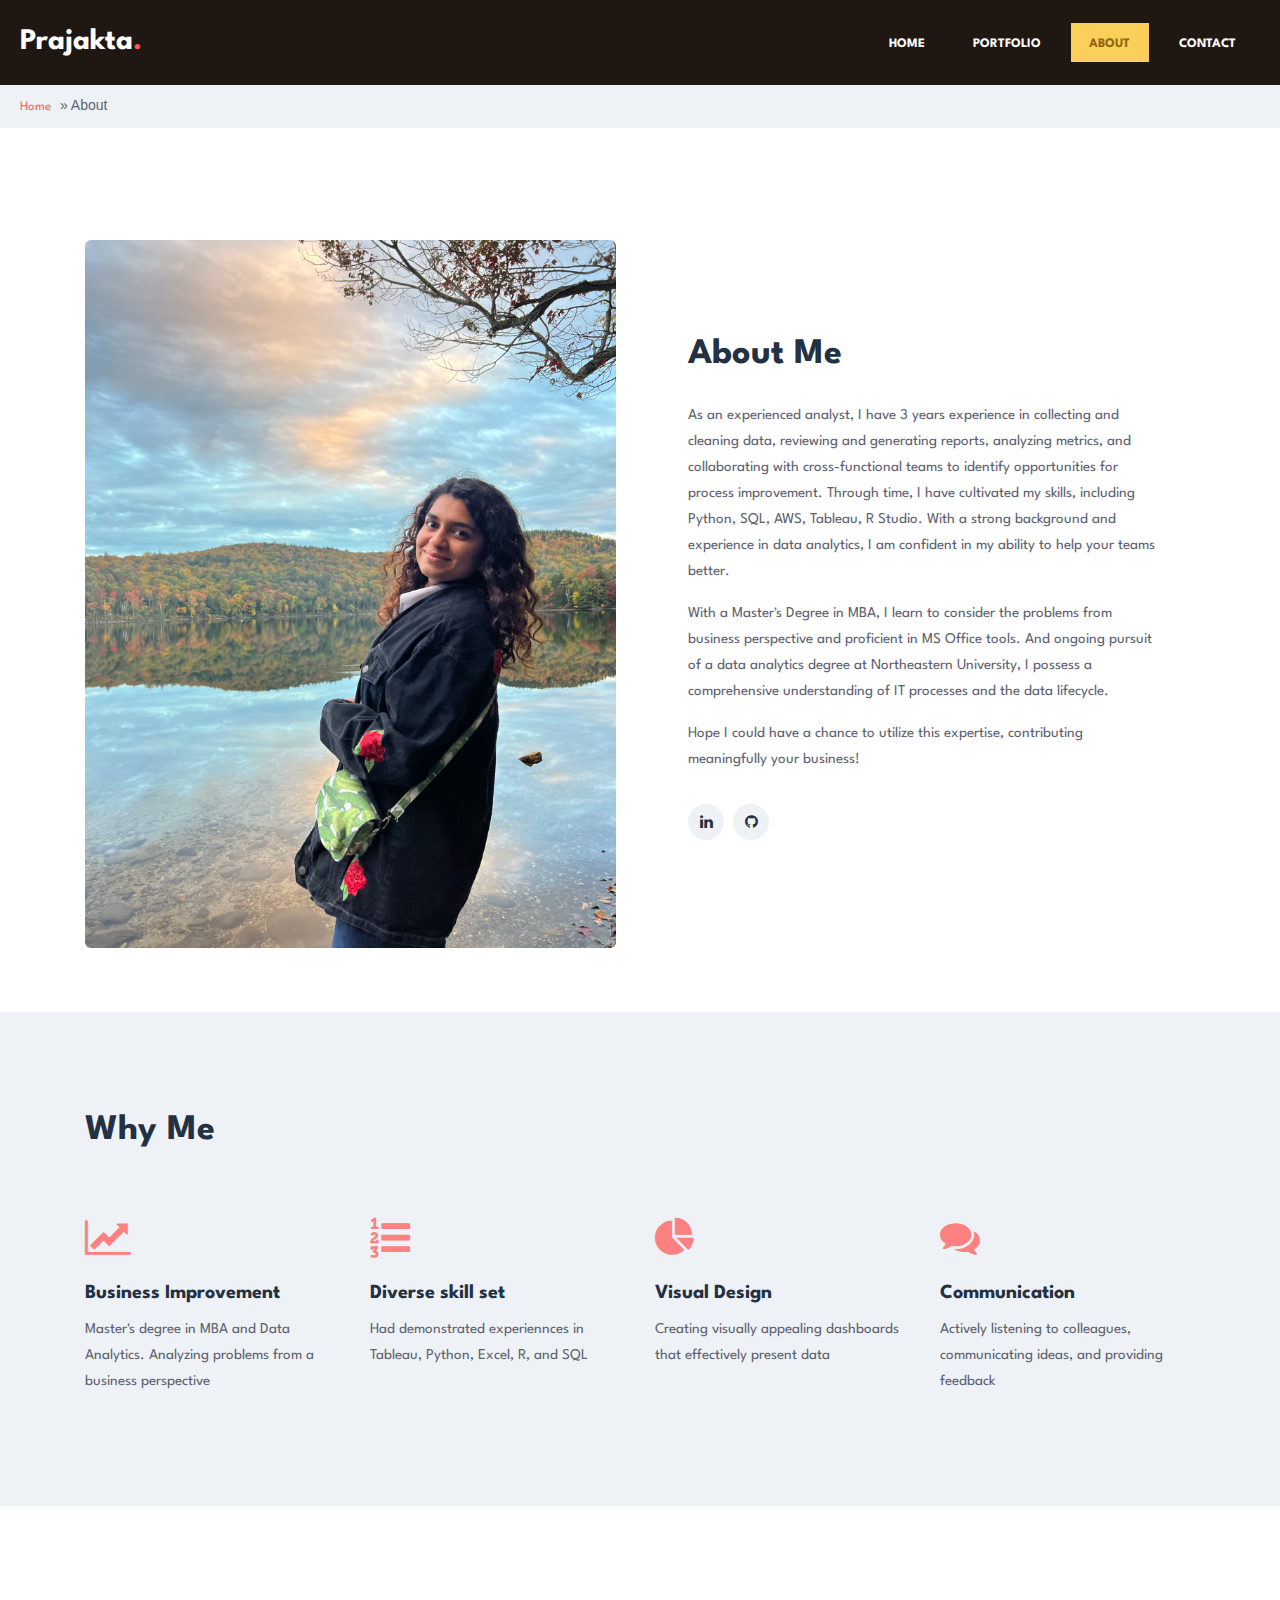
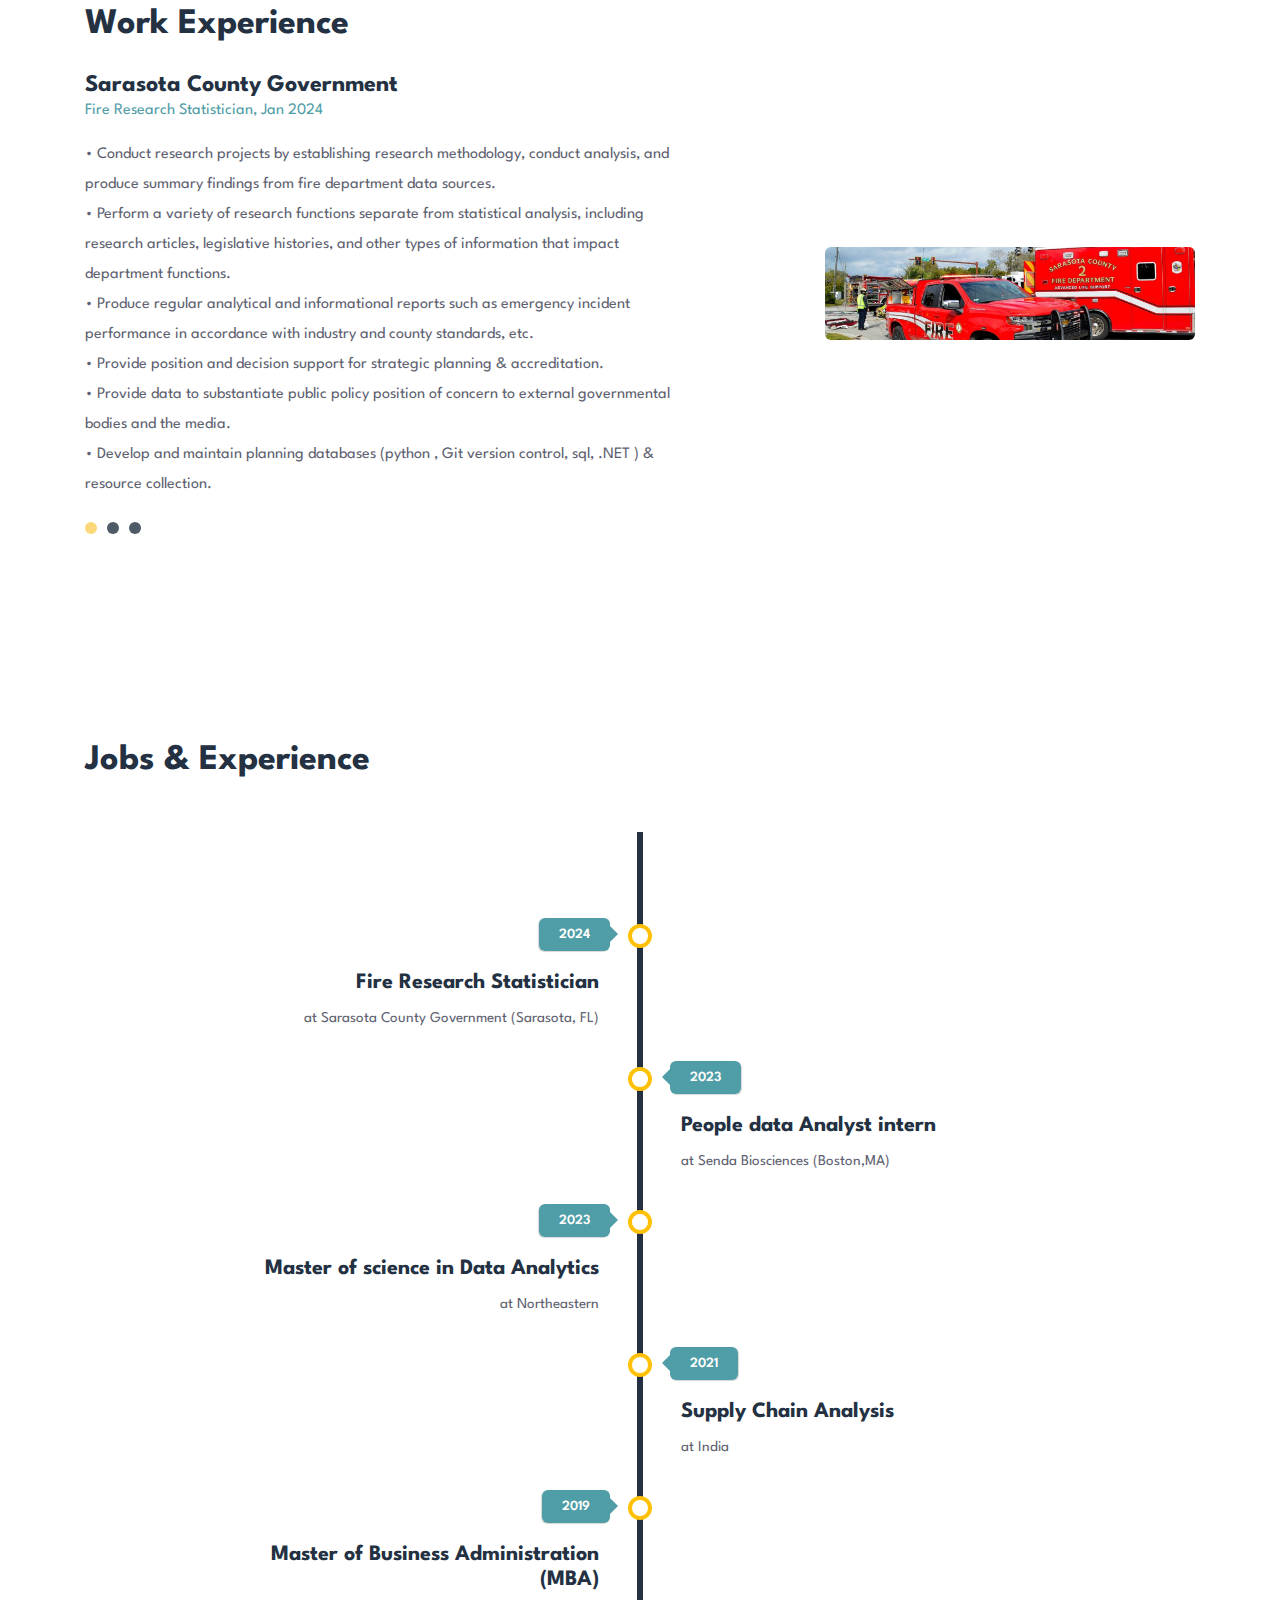
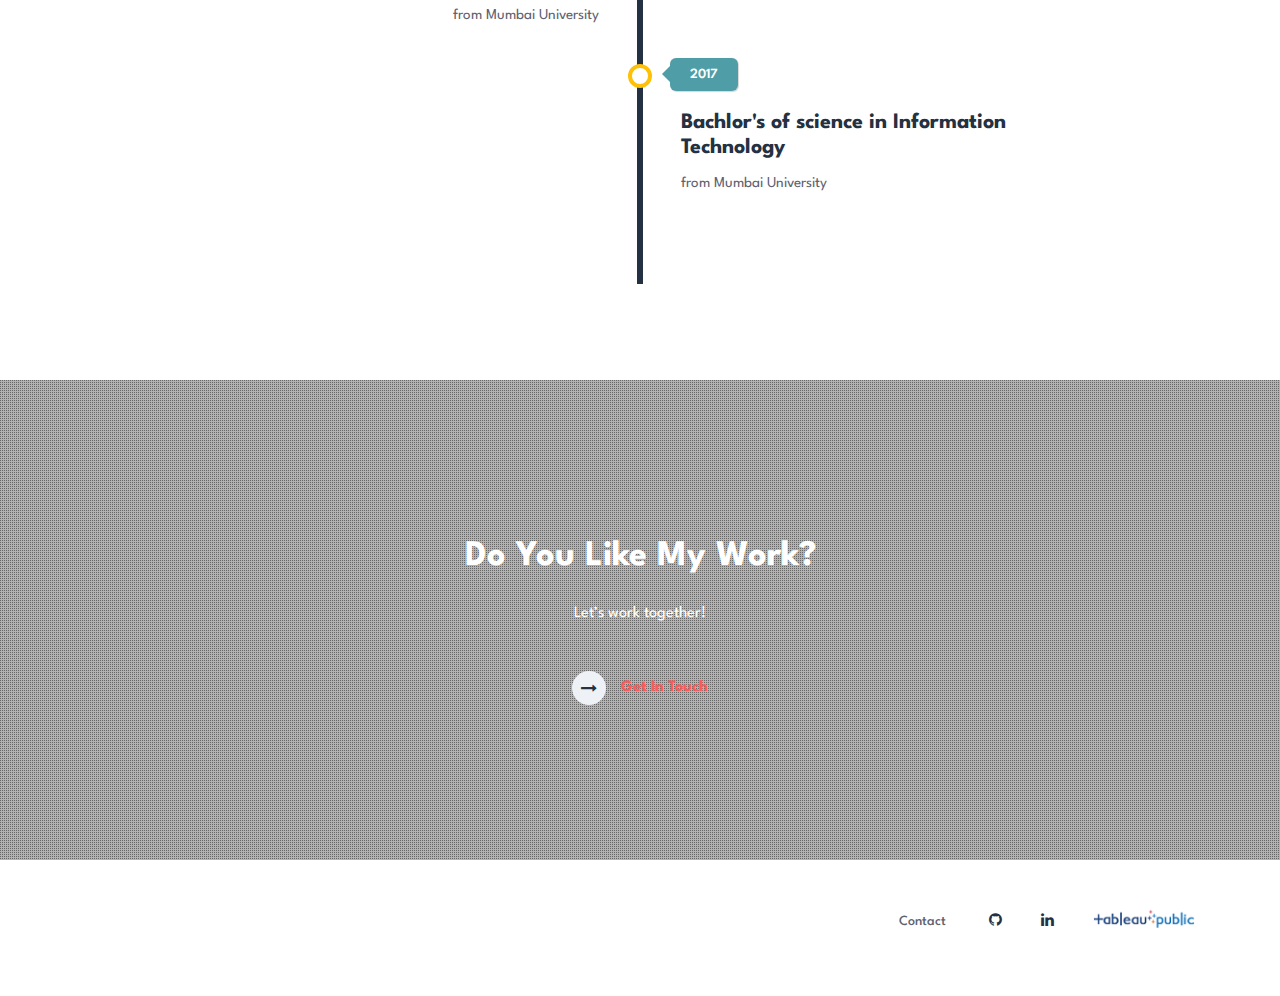
==== commit 72f62833: "chnages" ====
--- a/about.html
+++ b/about.html
@@ -155,12 +155,12 @@
 								<div class="teasti-innf">
 										<p class="overview"><b>Sarasota County Government</b><span class="city">Fire Research Statistician, Jan 2024</span></p>
 										<p class="testimonial"> 
-											• Provide position and decision support for strategic planning and accreditation. Provide data and analysis to assist management in identifying appropriate courses of action regarding various issues relating to the fire department.<br>
-											•  Provide data to substantiate public policy position of concern to external governmental bodies and the media.<br>
 											• Conduct research projects by establishing research methodology, conduct analysis, and produce summary findings from fire department data sources.<br>
 											• Perform a variety of research functions separate from statistical analysis, including research articles, legislative histories, and other types of information that impact department functions.<br>
 											• Produce regular analytical and informational reports such as emergency incident performance in accordance with industry and county standards, etc.<br>
-                                            • Develop and maintain planning databases and resource collection.
+											• Provide position and decision support for strategic planning & accreditation. <br>
+											•  Provide data to substantiate public policy position of concern to external governmental bodies and the media.<br>
+                                            • Develop and maintain planning databases (python , Git version control, sql, .NET ) & resource collection.
 											</p>
 								</div>
 						</div>
@@ -170,10 +170,6 @@
 						</div>
 					</div>
 				</div>
-
-
-			<div id="owl-demo2" class="owl-carousel owl-theme">
-				<!--/slide1-->
 				<div class="item">
 					<div class="teastimonials-content">
 						<div class="teastimonials-left">
